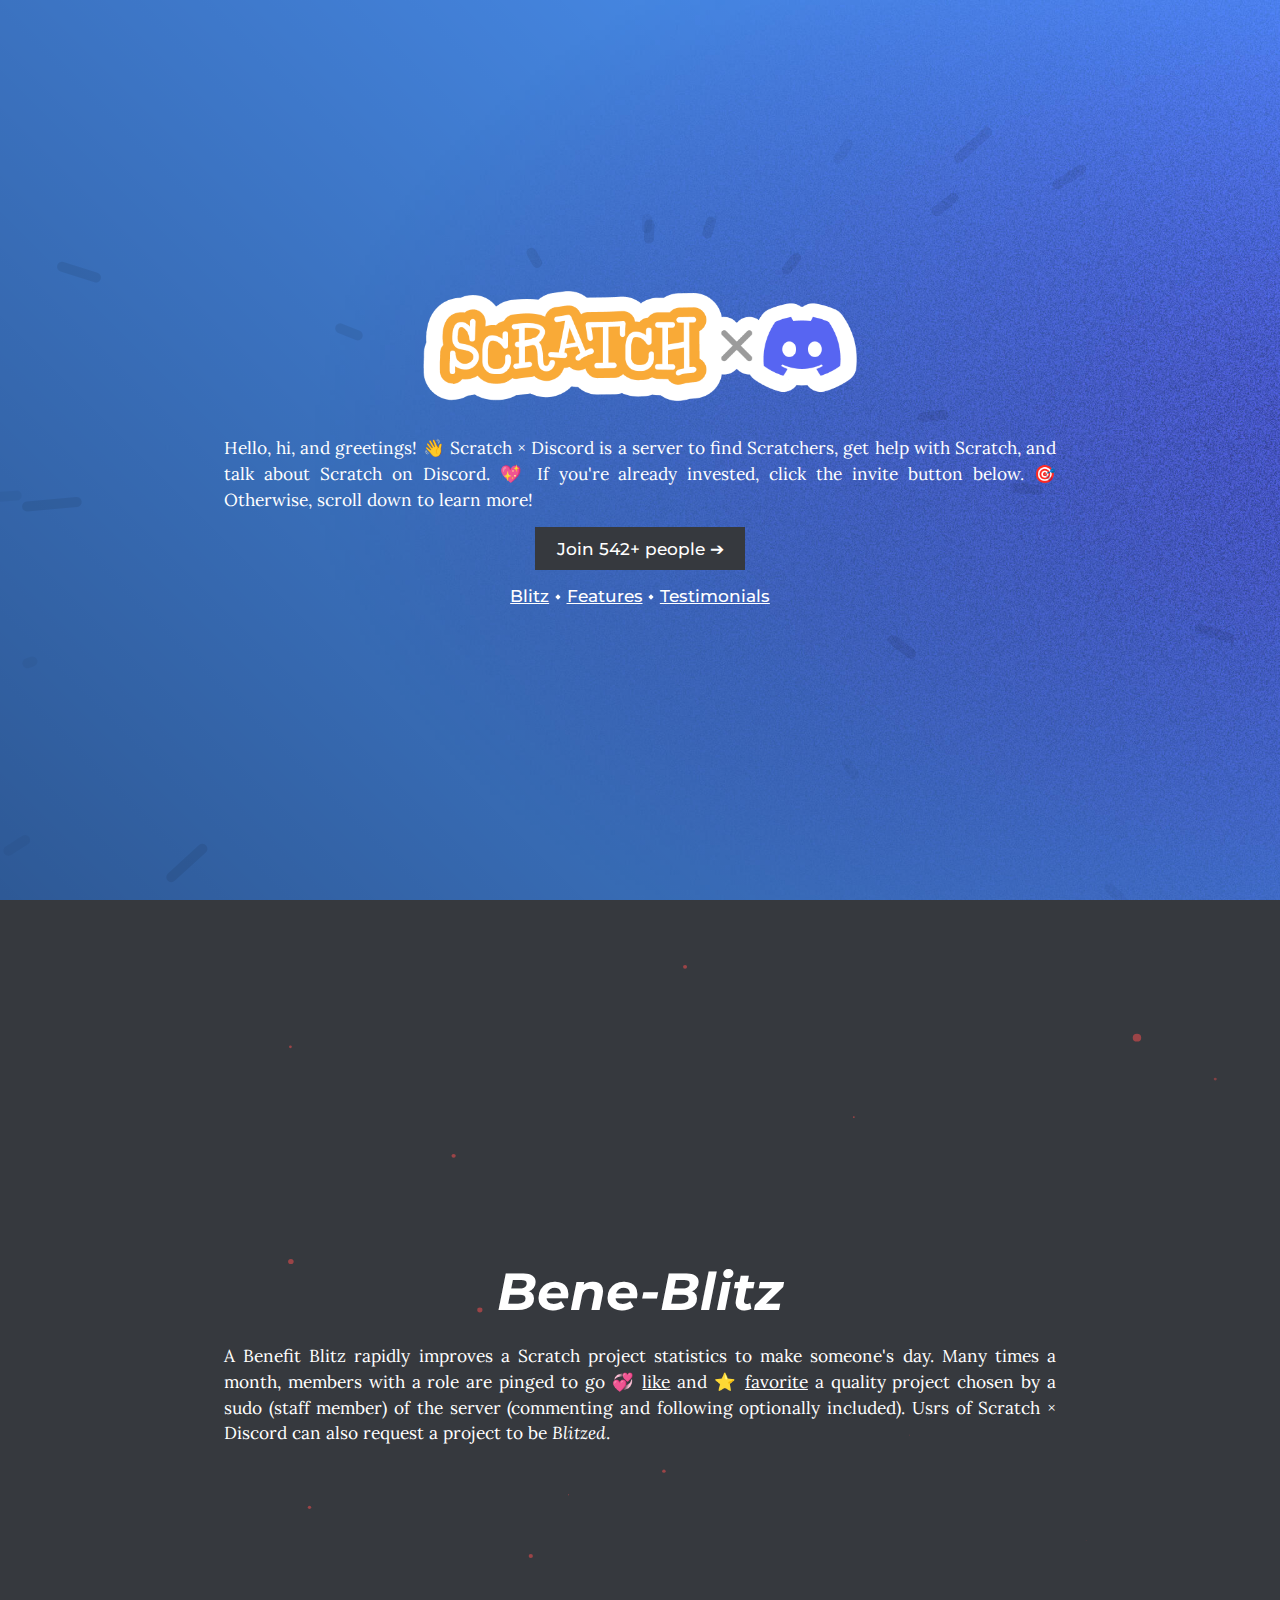
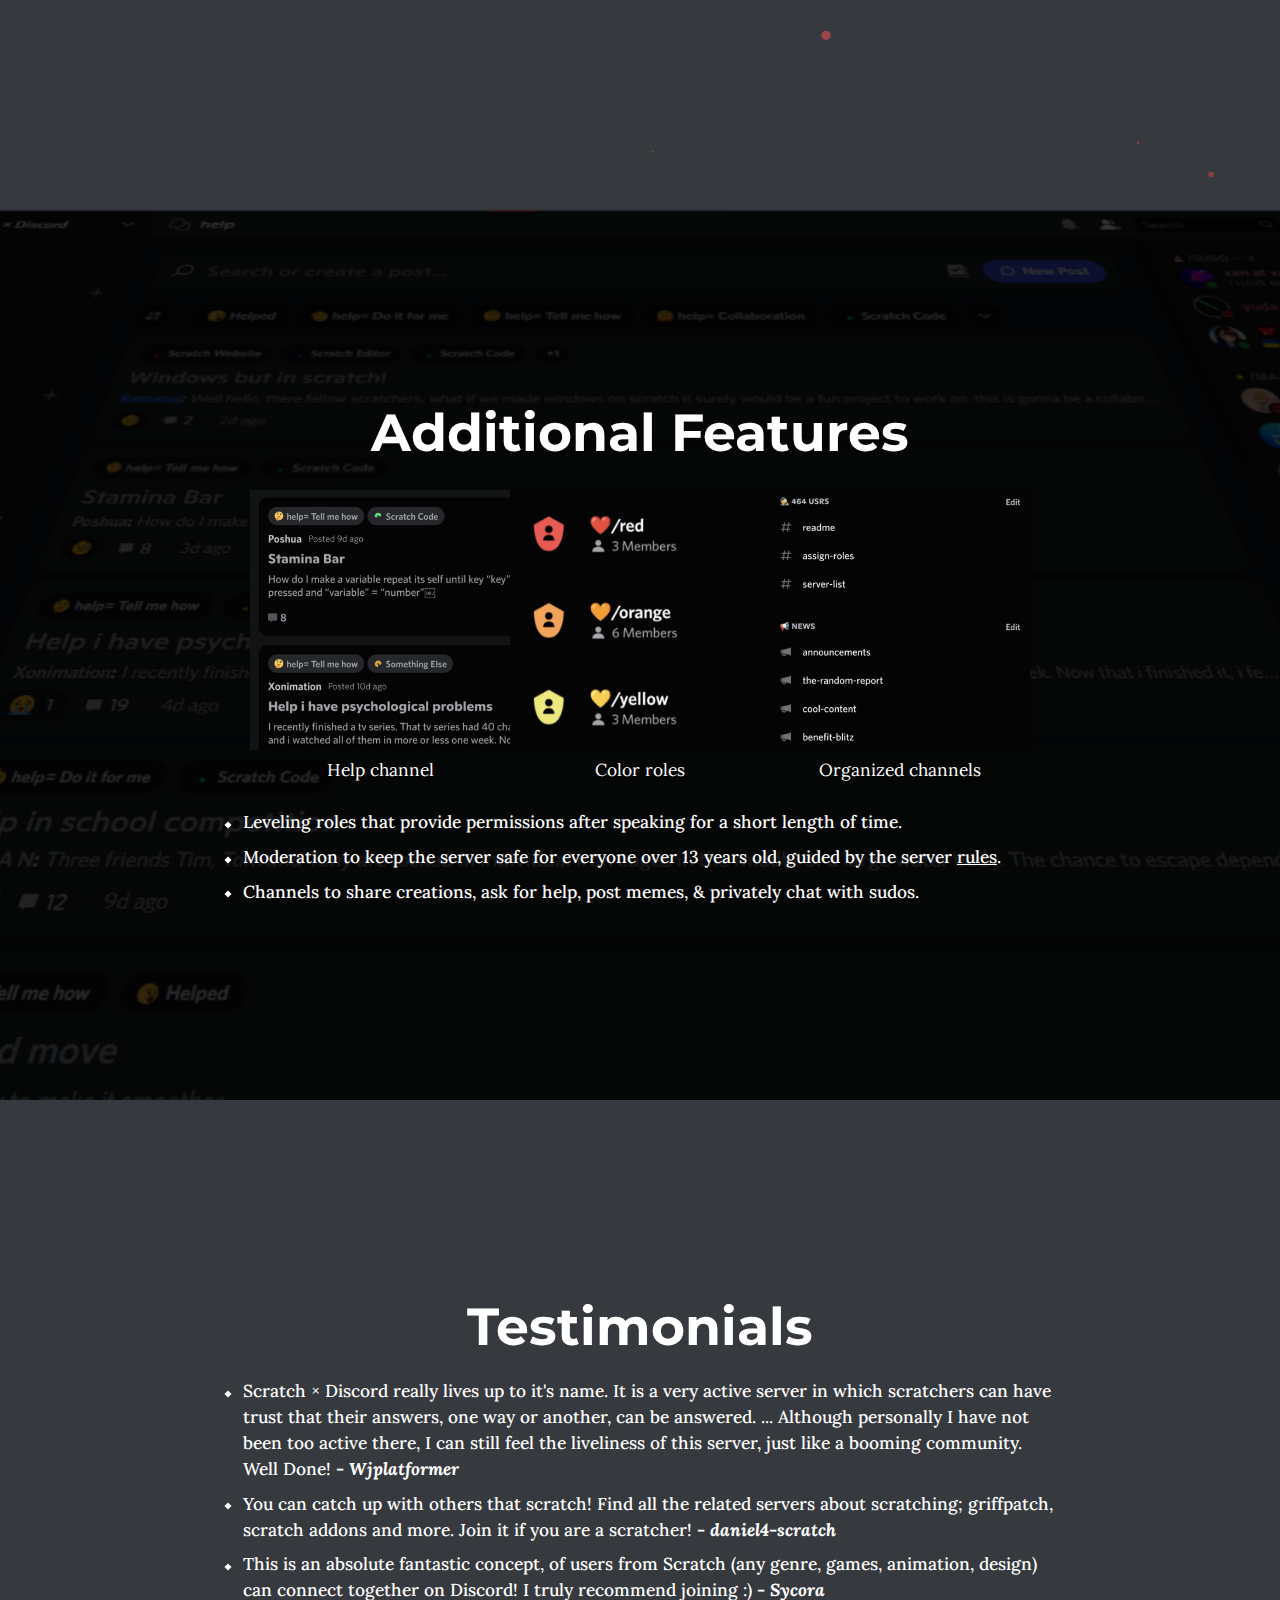
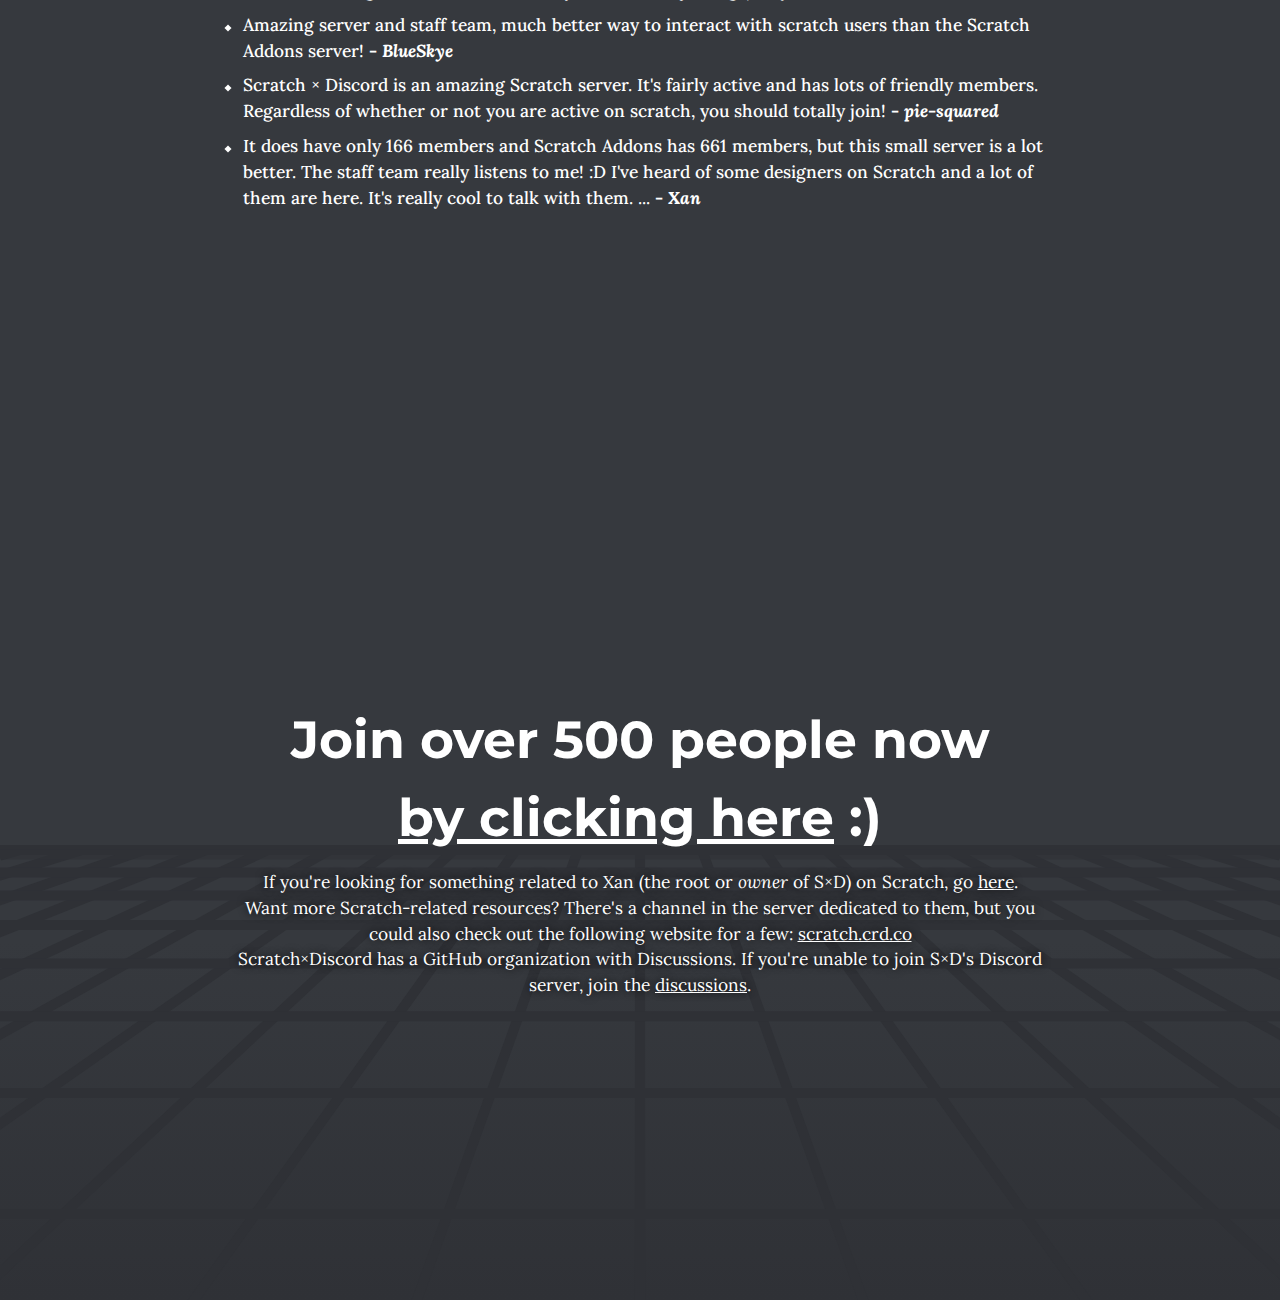
==== index.html @ 917281e7 "🙋 Introducing the main site code" ====
<!DOCTYPE HTML>
<html lang="en">
	<head>
		<title>Scratch × Discord</title>
		<meta charset="utf-8" />
		<meta name="viewport" content="width=device-width,initial-scale=1" />
		<meta name="color-scheme" content="light only" />
		<meta name="description" content="The general site for a large public Scratcher server" />
		<meta property="og:site_name" content="Scratch × Discord" />
		<meta property="og:title" content="Scratch × Discord" />
		<meta property="og:type" content="website" />
		<meta property="og:description" content="The general site for a large public Scratcher server" />
		<link href="https://fonts.googleapis.com/css2?display=swap&family=Lora:ital,wght@0,400;0,500;0,700;1,400;1,500;1,700&family=Montserrat:ital,wght@0,500;0,700;0,900;1,500;1,700;1,900" rel="stylesheet" type="text/css" />
		<link rel="icon" type="image/png" href="assets/images/favicon.png" />
		<link rel="apple-touch-icon" href="assets/images/apple-touch-icon.png" />
		<link rel="stylesheet" href="assets/main.css" />
		<script async src="//www.googletagmanager.com/gtag/js?id=G-XFDVYP763G"></script>
		<script>window.dataLayer = window.dataLayer || [];function gtag(){dataLayer.push(arguments);}gtag('js', new Date());gtag('config', 'G-XFDVYP763G', { 'send_page_view': false, 'anonymize_ip': true });gtag('config', 'G-XFDVYP763G', { 'page_path': '/' });</script>
		<!-- qweoqwupeoiqwuewqe --><style>
		::selection {
		color: white;
		background: #202225;
		}
		</style><!-- mnbnbxmbzxmncbzxc -->
	</head>
	<body>
		<div id="wrapper">
			<div id="main">
				<div class="inner">
					<div id="container01" class="container default full screen">
						<div class="wrapper">
							<div class="inner">
								<div id="image01" class="image">
									<span class="frame"><img src="assets/images/image01.png" alt="Scratch × Discord logo" /></span>
								</div>
								<p id="text02" class="style1">Hello, hi, and greetings! 👋 Scratch × Discord is a server to find Scratchers, get help with Scratch, and talk about Scratch on Discord. 💖 If you&#39;re already invested, click the invite button below. 🎯 Otherwise, scroll down to learn more!</p>
								<ul id="buttons01" class="buttons">
									<li>
										<a href="https://discord.com/invite/bUtXEtHKKC" class="button n01">Join 542+ people ➔</a>
									</li>
								</ul>
								<ul id="links01" class="style1 links">
									<li class="n01">
										<a href="#main">Blitz</a>
									</li><li class="n02">
										<a href="#features">Features</a>
									</li><li class="n03">
										<a href="#testim">Testimonials</a>
									</li>
								</ul>
							</div>
						</div>
					</div>
					<div id="container02" data-scroll-id="main" data-scroll-behavior="center" data-scroll-offset="0" data-scroll-speed="3" data-scroll-invisible="1" class="container default full screen">
						<div class="wrapper">
							<div class="inner">
								<h2 id="text03" class="style2"><em>Bene-Blitz</em></h2>
								<p id="text06" class="style1">A Benefit Blitz rapidly improves a Scratch project statistics to make someone&#39;s day. Many times a month, members with a role are pinged to go 💞 <a href="https://en.scratch-wiki.info/wiki/Love" target="_blank">like</a> and ⭐ <a href="https://en.scratch-wiki.info/wiki/Favorite" target="_blank">favorite</a> a quality project chosen by a sudo (staff member) of the server (commenting and following optionally included). Usrs of Scratch × Discord can also request a project to be <em>Blitzed</em>.</p>
							</div>
						</div>
					</div>
					<div id="container03" data-scroll-id="features" data-scroll-behavior="center" data-scroll-offset="0" data-scroll-speed="3" class="container default full screen">
						<div class="wrapper">
							<div class="inner">
								<h2 id="text01" class="style2">Additional Features</h2>
								<div id="gallery01" class="gallery">
									<div class="inner">
										<ul>
											<li>
												<span class="frame"><img  src="assets/images/gallery01/9d4aeb83.jpg" alt="Help channel" /></span><div class="caption"><p>Help channel</p></div>
											</li><li>
												<span class="frame"><img  src="assets/images/gallery01/1bff980e.jpg" alt="Color roles" /></span><div class="caption"><p>Color roles</p></div>
											</li><li>
												<span class="frame"><img  src="assets/images/gallery01/a3e00d4f.jpg" alt="Organized channels" /></span><div class="caption"><p>Organized channels</p></div>
											</li>
										</ul>
									</div>
								</div>
								<div id="list01" class="style1 list"><ul><li><p>Leveling roles that provide permissions after speaking for a short length of time.</p></li><li><p>Moderation to keep the server safe for everyone over 13 years old, guided by the server <a href="https://discord.com/channels/805881494107193354/806766441201401857/1048423962608148540" target="_blank">rules</a>.</p></li><li><p>Channels to share creations, ask for help, post memes, &amp; privately chat with sudos.</p></li></ul></div>
							</div>
						</div>
					</div>
					<div id="container04" data-scroll-id="testim" data-scroll-behavior="center" data-scroll-offset="0" data-scroll-speed="3" data-scroll-invisible="1" class="container default full screen">
						<div class="wrapper">
							<div class="inner">
								<h2 id="text04" class="style2">Testimonials</h2>
								<div id="list02" class="style1 list"><ul><li><p>Scratch × Discord really lives up to it&#39;s name. It is a very active server in which scratchers can have trust that their answers, one way or another, can be answered. ... Although personally I have not been too active there, I can still feel the liveliness of this server, just like a booming community. Well Done! <strong>- <em>Wjplatformer</em></strong></p></li><li><p>You can catch up with others that scratch! Find all the related servers about scratching; griffpatch, scratch addons and more. Join it if you are a scratcher! <strong>- <em>daniel4-scratch</em></strong></p></li><li><p>This is an absolute fantastic concept, of users from Scratch (any genre, games, animation, design) can connect together on Discord! I truly recommend joining :) <strong>- <em>Sycora</em></strong></p></li><li><p>Amazing server and staff team, much better way to interact with scratch users than the Scratch Addons server! <strong>- <em>BlueSkye</em></strong></p></li><li><p>Scratch × Discord is an amazing Scratch server. It&#39;s fairly active and has lots of friendly members. Regardless of whether or not you are active on scratch, you should totally join! <strong>- <em>pie-squared</em></strong></p></li><li><p>It does have only 166 members and Scratch Addons has 661 members, but this small server is a lot better. The staff team really listens to me! :D I&#39;ve heard of some designers on Scratch and a lot of them are here. It&#39;s really cool to talk with them. ... <strong>- <em>Xan</em></strong></p></li></ul></div>
							</div>
						</div>
					</div>
					<div id="container05" class="container default full screen">
						<div class="wrapper">
							<div class="inner">
								<h2 id="text07" class="style2">Join over 500 people now<br> <a href="https://discord.com/invite/bUtXEtHKKC">by clicking here</a> :)</h2>
								<p id="text08"><span class="p">If you&#39;re looking for something related to Xan (the root or <em>owner</em> of S×D) on Scratch, go <a href="https://servers.xan.lol/scratch">here</a>.<br />Want more Scratch-related resources? There&#39;s a channel in the server dedicated to them, but you could also check out the following website for a few: <a href="https://scratch.crd.co/">scratch.crd.co</a><br />Scratch×Discord has a GitHub organization with Discussions. If you&#39;re unable to join S×D&#39;s Discord server, join the <a href="https://github.com/orgs/scratchxdiscord/discussions">discussions</a>.</span></p>
							</div>
						</div>
					</div>
				</div>
			</div>
		</div>
		<script src="assets/main.js"></script>
	</body>
</html>
---- assets/main.css ----
html,body,div,span,applet,object,iframe,h1,h2,h3,h4,h5,h6,p,blockquote,pre,a,abbr,acronym,address,big,cite,code,del,dfn,em,img,ins,kbd,q,s,samp,small,strike,strong,sub,sup,tt,var,b,u,i,center,dl,dt,dd,ol,ul,li,fieldset,form,label,legend,table,caption,tbody,tfoot,thead,tr,th,td,article,aside,canvas,details,embed,figure,figcaption,footer,header,hgroup,menu,nav,output,ruby,section,summary,time,mark,audio,video{margin:0;padding:0;border:0;font-size:100%;font:inherit;vertical-align:baseline;}article,aside,details,figcaption,figure,footer,header,hgroup,menu,nav,section{display:block;}body{line-height:1;}ol,ul{list-style:none;}blockquote,q{quotes:none;}blockquote:before,blockquote:after,q:before,q:after{content:'';content:none;}table{border-collapse:collapse;border-spacing:0;}body{-webkit-text-size-adjust:none}mark{background-color:transparent;color:inherit}input::-moz-focus-inner{border:0;padding:0}input[type="text"],input[type="email"],select,textarea{-moz-appearance:none;-webkit-appearance:none;-ms-appearance:none;appearance:none}

*, *:before, *:after {
	box-sizing: border-box;
}

body {
	line-height: 1.0;
	min-height: var(--viewport-height);
	min-width: 320px;
	overflow-x: hidden;
	word-wrap: break-word;
	background-color: #36393E;
}

:root {
	--background-height: 100vh;
	--site-language-alignment: left;
	--site-language-direction: ltr;
	--site-language-flex-alignment: flex-start;
	--site-language-indent-left: 1;
	--site-language-indent-right: 0;
	--viewport-height: 100vh;
}

html {
	font-size: 18pt;
}

u {
	text-decoration: underline;
}

strong {
	color: inherit;
	font-weight: bolder;
}

em {
	font-style: italic;
}

code {
	background-color: rgba(144,144,144,0.25);
	border-radius: 0.25em;
	font-family: 'Lucida Console', 'Courier New', monospace;
	font-size: 0.9em;
	font-weight: normal;
	letter-spacing: 0;
	margin: 0 0.25em;
	padding: 0.25em 0.5em;
	text-indent: 0;
}

mark {
	background-color: rgba(144,144,144,0.25);
}

spoiler-text {
	-webkit-text-stroke: 0;
	background-color: rgba(32,32,32,0.75);
	text-shadow: none;
	text-stroke: 0;
	color: transparent;
	cursor: pointer;
	transition: color 0.1s ease-in-out;
}

spoiler-text.active {
	color: #FFFFFF;
	cursor: text;
}

s {
	text-decoration: line-through;
}

sub {
	font-size: smaller;
	vertical-align: sub;
}

sup {
	font-size: smaller;
	vertical-align: super;
}

a {
	color: inherit;
	text-decoration: underline;
	transition: color 0.25s ease;
}

a[onclick]:not([href]) {
	cursor: pointer;
}

#wrapper {
	-webkit-overflow-scrolling: touch;
	align-items: center;
	display: flex;
	flex-direction: column;
	justify-content: center;
	min-height: var(--viewport-height);
	overflow: hidden;
	position: relative;
	z-index: 2;
}

#main {
	--alignment: center;
	--flex-alignment: center;
	--indent-left: 1;
	--indent-right: 1;
	--border-radius-tl: 0;
	--border-radius-tr: 0;
	--border-radius-br: 0;
	--border-radius-bl: 0;
	align-items: center;
	display: flex;
	flex-grow: 0;
	flex-shrink: 0;
	justify-content: center;
	max-width: 100%;
	position: relative;
	text-align: var(--alignment);
	z-index: 1;
}

#main > .inner {
	--padding-horizontal: 8rem;
	--padding-vertical: 3rem;
	--spacing: 0.75rem;
	--width: 60rem;
	border-radius: var(--border-radius-tl) var(--border-radius-tr) var(--border-radius-br) var(--border-radius-bl);
	max-width: 100%;
	position: relative;
	width: var(--width);
	z-index: 1;
	padding: var(--padding-vertical) var(--padding-horizontal);
}

#main > .inner > * {
	margin-top: var(--spacing);
	margin-bottom: var(--spacing);
}

#main > .inner > :first-child {
	margin-top: 0 !important;
}

#main > .inner > :last-child {
	margin-bottom: 0 !important;
}

#main > .inner > .full {
	margin-left: calc(var(--padding-horizontal) * -1);
	max-width: calc(100% + calc(var(--padding-horizontal) * 2) + 0.4725px);
	width: calc(100% + calc(var(--padding-horizontal) * 2) + 0.4725px);
}

#main > .inner > .full:first-child {
	border-top-left-radius: inherit;
	border-top-right-radius: inherit;
	margin-top: calc(var(--padding-vertical) * -1) !important;
}

#main > .inner > .full:last-child {
	border-bottom-left-radius: inherit;
	border-bottom-right-radius: inherit;
	margin-bottom: calc(var(--padding-vertical) * -1) !important;
}

#main > .inner > .full.screen {
	border-radius: 0 !important;
	max-width: 100vw;
	position: relative;
	width: 100vw;
	left: 50%;
	margin-left: -50vw;
	right: auto;
}

body.is-instant #main, body.is-instant #main > .inner > *,body.is-instant #main > .inner > section > *  {
	transition: none !important;
}

body.is-instant:after {
	display: none !important;
	transition: none !important;
}

.image {
	display: block;
	line-height: 0;
	max-width: 100%;
	position: relative;
}

.image .frame {
	-webkit-backface-visibility: hidden;
	-webkit-transform: translate3d(0, 0, 0);
	display: inline-block;
	max-width: 100%;
	overflow: hidden;
	vertical-align: top;
	width: 100%;
}

.image .frame img {
	border-radius: 0 !important;
	max-width: 100%;
	vertical-align: top;
	width: inherit;
}

.image.full .frame {
	display: block;
}

.image.full:first-child .frame {
	border-top-left-radius: inherit;
	border-top-right-radius: inherit;
}

.image.full:last-child .frame {
	border-bottom-left-radius: inherit;
	border-bottom-right-radius: inherit;
}

#image01:not(:first-child) {
	margin-top: 2rem !important;
}

#image01:not(:last-child) {
	margin-bottom: 2rem !important;
}

#image01 .frame {
	width: 25rem;
	transition: none;
}

#image01 .frame img {
	transition: none;
}

h1, h2, h3, p {
	direction: var(--site-language-direction);
	position: relative;
}

h1 span.p, h2 span.p, h3 span.p, p span.p {
	display: block;
	position: relative;
}

h1 span[style], h2 span[style], h3 span[style], p span[style], h1 strong, h2 strong, h3 strong, p strong, h1 a, h2 a, h3 a, p a, h1 code, h2 code, h3 code, p code, h1 mark, h2 mark, h3 mark, p mark, h1 spoiler-text, h2 spoiler-text, h3 spoiler-text, p spoiler-text {
	-webkit-text-fill-color: currentcolor;
}

h1.style1, h2.style1, h3.style1, p.style1 {
	text-align: justify;
	color: #FFFFFF;
	font-family: 'Lora', serif;
	font-size: 1em;
	line-height: 1.5;
	font-weight: 400;
}

h1.style1 a, h2.style1 a, h3.style1 a, p.style1 a {
	text-decoration: underline;
}

h1.style1 a:hover, h2.style1 a:hover, h3.style1 a:hover, p.style1 a:hover {
	text-decoration: none;
}

h1.style1 span.p:nth-child(n + 2), h2.style1 span.p:nth-child(n + 2), h3.style1 span.p:nth-child(n + 2), p.style1 span.p:nth-child(n + 2) {
	margin-top: 1rem;
}

h1.style2, h2.style2, h3.style2, p.style2 {
	color: #FFFFFF;
	font-family: 'Montserrat', sans-serif;
	font-size: 3em;
	line-height: 1.5;
	font-weight: 700;
}

h1.style2 a, h2.style2 a, h3.style2 a, p.style2 a {
	text-decoration: underline;
}

h1.style2 a:hover, h2.style2 a:hover, h3.style2 a:hover, p.style2 a:hover {
	text-decoration: none;
}

h1.style2 span.p:nth-child(n + 2), h2.style2 span.p:nth-child(n + 2), h3.style2 span.p:nth-child(n + 2), p.style2 span.p:nth-child(n + 2) {
	margin-top: 1rem;
}

#text08 {
	color: #FFFFFF;
	font-family: 'Lora', serif;
	font-size: 1em;
	line-height: 1.5;
	font-weight: 400;
	text-shadow: 0rem 0rem 0.5rem #000000;
}

#text08 a {
	text-decoration: underline;
}

#text08 a:hover {
	text-decoration: none;
}

#text08 span.p:nth-child(n + 2) {
	margin-top: 1rem;
}

.buttons {
	cursor: default;
	display: flex;
	justify-content: var(--flex-alignment);
	letter-spacing: 0;
	padding: 0;
}

.buttons li {
	max-width: 100%;
}

.buttons li a {
	align-items: center;
	justify-content: center;
	max-width: 100%;
	text-align: center;
	text-decoration: none;
	vertical-align: middle;
	white-space: nowrap;
}

#buttons01 {
	gap: 0.75rem;
	flex-direction: row;
	flex-wrap: wrap;
}

#buttons01 li a {
	display: inline-block;
	width: auto;
	height: 2.5rem;
	line-height: 2.5rem;
	padding: 0 1.25rem;
	vertical-align: middle;
	font-family: 'Montserrat', sans-serif;
	font-size: 1em;
	font-weight: 500;
	border-radius: 0rem;
	direction: var(--site-language-direction);
	overflow: hidden;
	text-overflow: ellipsis;
	transition: color 0.25s ease, background-color 0.25s ease, border-color 0.25s ease;
}

#buttons01 .button {
	background-color: #36393E;
	color: #FFFFFF;
}

#buttons01 .button:hover {
	background-color: #2F3136 !important;
}

.links {
	display: flex;
	justify-content: var(--flex-alignment);
	letter-spacing: 0;
	line-height: 1.5;
	padding: 0;
}

.links li {
	position: relative;
}

.links li a {
	direction: var(--site-language-direction);
	display: block;
}

.links.style1 {
	gap: 1rem;
	flex-direction: row;
	flex-wrap: wrap;
	font-family: 'Montserrat', sans-serif;
	font-size: 1em;
	font-weight: 500;
}

.links.style1 li:before {
	background-image: url('data:image/svg+xml;charset=utf8,%3Csvg%20xmlns%3D%22http%3A%2F%2Fwww.w3.org%2F2000%2Fsvg%22%20x%3D%220px%22%20y%3D%220px%22%20viewBox%3D%220%200%2040%2040%22%3E%3Crect%20x%3D%227.5%22%20y%3D%227.5%22%20transform%3D%22matrix%280.7071%20-0.7071%200.7071%200.7071%20-8.2843%2020%29%22%20width%3D%2225%22%20height%3D%2225%22%20fill%3D%22%23FFFFFF%22%20%2F%3E%3C%2Fsvg%3E');
	background-position: center;
	background-repeat: none;
	background-size: 0.375rem;
	content: '';
	display: block;
	height: 0.375rem;
	left: -0.6875rem;
	pointer-events: none;
	position: absolute;
	top: calc(55% - 0.1875rem);
	width: 0.375rem;
}

.links.style1 li:first-child:before {
	display: none;
}

.links.style1 li a {
	color: #FFFFFF;
	text-decoration: underline;
}

.links.style1 li a:hover {
	text-decoration: none;
}

#footer {
	margin-top: 0.5rem !important;
}

.container {
	position: relative;
}

.container > .wrapper {
	vertical-align: top;
	position: relative;
	max-width: 100%;
	border-radius: inherit;
}

.container > .wrapper > .inner {
	vertical-align: top;
	position: relative;
	max-width: 100%;
	border-radius: inherit;
	text-align: var(--alignment);
}

#main .container.full:first-child > .wrapper {
	border-top-left-radius: inherit;
	border-top-right-radius: inherit;
}

#main .container.full:last-child > .wrapper {
	border-bottom-left-radius: inherit;
	border-bottom-right-radius: inherit;
}

#main .container.full:first-child > .wrapper > .inner {
	border-top-left-radius: inherit;
	border-top-right-radius: inherit;
}

#main .container.full:last-child > .wrapper > .inner {
	border-bottom-left-radius: inherit;
	border-bottom-right-radius: inherit;
}

#container01 {
	display: flex;
	width: 100%;
	min-height: var(--viewport-height);
	align-items: center;
	justify-content: center;
	background-attachment: scroll;
	background-image: url('data:image/svg+xml;charset=utf8,%3Csvg%20width%3D%22640%22%20height%3D%22480%22%20viewBox%3D%220%200%20640%20480%22%20xmlns%3D%22http%3A%2F%2Fwww.w3.org%2F2000%2Fsvg%22%20preserveAspectRatio%3D%22none%22%3E%20%3Cstyle%20type%3D%22text%2Fcss%22%3E%20line%20%7B%20stroke%3A%20rgba(0,0,0,0.078)%3B%20stroke-width%3A%2010.01px%3B%20stroke-linecap%3A%20round%3B%20vector-effect%3A%20non-scaling-stroke%3B%20%7D%20%3C%2Fstyle%3E%20%3Cline%20x1%3D%226.0784%22%20y1%3D%22379.1313%22%20x2%3D%22-1.3332%22%20y2%3D%22382.4162%22%20stroke-opacity%3D%220%22%20%2F%3E%20%3Cline%20x1%3D%22107.7666%22%20y1%3D%22109.9161%22%20x2%3D%22121.3879%22%20y2%3D%22118.2649%22%20stroke-opacity%3D%221%22%3E%20%3Canimate%20attributeName%3D%22x1%22%20dur%3D%222s%22%20repeatCount%3D%22indefinite%22%20values%3D%22107.7666%3B92.1393%3B74.0278%3B52.7885%3B27.5346%3B-2.9909%3B-2.9909%3B-2.9909%3B-2.9909%3B-2.9909%3B-2.9909%3B-2.9909%3B-2.9909%3B-2.9909%3B-2.9909%3B-2.9909%3B-2.9909%3B-2.9909%3B-2.9909%3B-2.9909%3B-2.9909%22%20%2F%3E%20%3Canimate%20attributeName%3D%22y1%22%20dur%3D%222s%22%20repeatCount%3D%22indefinite%22%20values%3D%22109.9161%3B100.3377%3B89.2366%3B76.2184%3B60.7396%3B42.0296%3B42.0296%3B42.0296%3B42.0296%3B42.0296%3B42.0296%3B42.0296%3B42.0296%3B42.0296%3B42.0296%3B42.0296%3B42.0296%3B42.0296%3B42.0296%3B42.0296%3B42.0296%22%20%2F%3E%20%3Canimate%20attributeName%3D%22x2%22%20dur%3D%222s%22%20repeatCount%3D%22indefinite%22%20values%3D%22121.3879%3B107.7666%3B92.1393%3B74.0278%3B52.7885%3B27.5346%3B-3.6745%3B-3.6745%3B-3.6745%3B-3.6745%3B-3.6745%3B-3.6745%3B-3.6745%3B-3.6745%3B-3.6745%3B-3.6745%3B-3.6745%3B-3.6745%3B-3.6745%3B-3.6745%3B-3.6745%22%20%2F%3E%20%3Canimate%20attributeName%3D%22y2%22%20dur%3D%222s%22%20repeatCount%3D%22indefinite%22%20values%3D%22118.2649%3B109.9161%3B100.3377%3B89.2366%3B76.2184%3B60.7396%3B41.6106%3B41.6106%3B41.6106%3B41.6106%3B41.6106%3B41.6106%3B41.6106%3B41.6106%3B41.6106%3B41.6106%3B41.6106%3B41.6106%3B41.6106%3B41.6106%3B41.6106%22%20%2F%3E%20%3Canimate%20attributeName%3D%22stroke-opacity%22%20dur%3D%222s%22%20repeatCount%3D%22indefinite%22%20values%3D%221%3B1%3B1%3B1%3B1%3B1%3B0%3B0%3B0%3B0%3B0%3B0%3B0%3B0%3B0%3B0%3B0%3B0%3B0%3B0%3B0%22%20%2F%3E%20%3C%2Fline%3E%20%3Cline%20x1%3D%22128.6148%22%20y1%3D%22219.0634%22%20x2%3D%22140.7586%22%20y2%3D%22220.3919%22%20stroke-opacity%3D%221%22%3E%20%3Canimate%20attributeName%3D%22x1%22%20dur%3D%222s%22%20repeatCount%3D%22indefinite%22%20values%3D%22128.6148%3B114.7059%3B98.6169%3B79.7917%3B57.4673%3B30.5682%3B-2.4723%3B-2.4723%3B-2.4723%3B-2.4723%3B-2.4723%3B-2.4723%3B-2.4723%3B-2.4723%3B-2.4723%3B-2.4723%3B-2.4723%3B-2.4723%3B-2.4723%3B-2.4723%3B-2.4723%22%20%2F%3E%20%3Canimate%20attributeName%3D%22y1%22%20dur%3D%222s%22%20repeatCount%3D%22indefinite%22%20values%3D%22219.0634%3B217.5419%3B215.7818%3B213.7224%3B211.2803%3B208.3376%3B204.7232%3B204.7232%3B204.7232%3B204.7232%3B204.7232%3B204.7232%3B204.7232%3B204.7232%3B204.7232%3B204.7232%3B204.7232%3B204.7232%3B204.7232%3B204.7232%3B204.7232%22%20%2F%3E%20%3Canimate%20attributeName%3D%22x2%22%20dur%3D%222s%22%20repeatCount%3D%22indefinite%22%20values%3D%22140.7586%3B128.6148%3B114.7059%3B98.6169%3B79.7917%3B57.4673%3B30.5682%3B-4.3599%3B-4.3599%3B-4.3599%3B-4.3599%3B-4.3599%3B-4.3599%3B-4.3599%3B-4.3599%3B-4.3599%3B-4.3599%3B-4.3599%3B-4.3599%3B-4.3599%3B-4.3599%22%20%2F%3E%20%3Canimate%20attributeName%3D%22y2%22%20dur%3D%222s%22%20repeatCount%3D%22indefinite%22%20values%3D%22220.3919%3B219.0634%3B217.5419%3B215.7818%3B213.7224%3B211.2803%3B208.3376%3B204.5167%3B204.5167%3B204.5167%3B204.5167%3B204.5167%3B204.5167%3B204.5167%3B204.5167%3B204.5167%3B204.5167%3B204.5167%3B204.5167%3B204.5167%3B204.5167%22%20%2F%3E%20%3Canimate%20attributeName%3D%22stroke-opacity%22%20dur%3D%222s%22%20repeatCount%3D%22indefinite%22%20values%3D%221%3B1%3B1%3B1%3B1%3B1%3B1%3B0%3B0%3B0%3B0%3B0%3B0%3B0%3B0%3B0%3B0%3B0%3B0%3B0%3B0%22%20%2F%3E%20%3C%2Fline%3E%20%3Cline%20x1%3D%22432.2645%22%20y1%3D%22158.9627%22%20x2%3D%22422.6169%22%20y2%3D%22165.9267%22%20stroke-opacity%3D%221%22%3E%20%3Canimate%20attributeName%3D%22x1%22%20dur%3D%222s%22%20repeatCount%3D%22indefinite%22%20values%3D%22432.2645%3B443.9144%3B458.262%3B476.3673%3B499.9289%3B531.8507%3B577.5421%3B648.3625%3B648.3625%3B648.3625%3B648.3625%3B648.3625%3B648.3625%3B648.3625%3B648.3625%3B648.3625%3B648.3625%3B648.3625%3B648.3625%3B648.3625%3B648.3625%22%20%2F%3E%20%3Canimate%20attributeName%3D%22y1%22%20dur%3D%222s%22%20repeatCount%3D%22indefinite%22%20values%3D%22158.9627%3B150.5533%3B140.1966%3B127.1274%3B110.1197%3B87.0771%3B54.0951%3B2.9739%3B2.9739%3B2.9739%3B2.9739%3B2.9739%3B2.9739%3B2.9739%3B2.9739%3B2.9739%3B2.9739%3B2.9739%3B2.9739%3B2.9739%3B2.9739%22%20%2F%3E%20%3Canimate%20attributeName%3D%22x2%22%20dur%3D%222s%22%20repeatCount%3D%22indefinite%22%20values%3D%22422.6169%3B432.2645%3B443.9144%3B458.262%3B476.3673%3B499.9289%3B531.8507%3B577.5421%3B655.4907%3B655.4907%3B655.4907%3B655.4907%3B655.4907%3B655.4907%3B655.4907%3B655.4907%3B655.4907%3B655.4907%3B655.4907%3B655.4907%3B655.4907%22%20%2F%3E%20%3Canimate%20attributeName%3D%22y2%22%20dur%3D%222s%22%20repeatCount%3D%22indefinite%22%20values%3D%22165.9267%3B158.9627%3B150.5533%3B140.1966%3B127.1274%3B110.1197%3B87.0771%3B54.0951%3B-2.1715%3B-2.1715%3B-2.1715%3B-2.1715%3B-2.1715%3B-2.1715%3B-2.1715%3B-2.1715%3B-2.1715%3B-2.1715%3B-2.1715%3B-2.1715%3B-2.1715%22%20%2F%3E%20%3Canimate%20attributeName%3D%22stroke-opacity%22%20dur%3D%222s%22%20repeatCount%3D%22indefinite%22%20values%3D%221%3B1%3B1%3B1%3B1%3B1%3B1%3B1%3B0%3B0%3B0%3B0%3B0%3B0%3B0%3B0%3B0%3B0%3B0%3B0%3B0%22%20%2F%3E%20%3C%2Fline%3E%20%3Cline%20x1%3D%22601.4977%22%20y1%3D%22178.0974%22%20x2%3D%22596.0526%22%20y2%3D%22179.2948%22%20stroke-opacity%3D%221%22%3E%20%3Canimate%20attributeName%3D%22x1%22%20dur%3D%222s%22%20repeatCount%3D%22indefinite%22%20values%3D%22601.4977%3B616.5421%3B633.2853%3B633.2853%3B633.2853%3B633.2853%3B633.2853%3B633.2853%3B633.2853%3B633.2853%3B633.2853%3B633.2853%3B633.2853%3B633.2853%3B633.2853%3B633.2853%3B633.2853%3B633.2853%3B633.2853%3B633.2853%3B633.2853%22%20%2F%3E%20%3Canimate%20attributeName%3D%22y1%22%20dur%3D%222s%22%20repeatCount%3D%22indefinite%22%20values%3D%22178.0974%3B174.7891%3B171.1071%3B171.1071%3B171.1071%3B171.1071%3B171.1071%3B171.1071%3B171.1071%3B171.1071%3B171.1071%3B171.1071%3B171.1071%3B171.1071%3B171.1071%3B171.1071%3B171.1071%3B171.1071%3B171.1071%3B171.1071%3B171.1071%22%20%2F%3E%20%3Canimate%20attributeName%3D%22x2%22%20dur%3D%222s%22%20repeatCount%3D%22indefinite%22%20values%3D%22596.0526%3B601.4977%3B616.5421%3B640.5372%3B640.5372%3B640.5372%3B640.5372%3B640.5372%3B640.5372%3B640.5372%3B640.5372%3B640.5372%3B640.5372%3B640.5372%3B640.5372%3B640.5372%3B640.5372%3B640.5372%3B640.5372%3B640.5372%3B640.5372%22%20%2F%3E%20%3Canimate%20attributeName%3D%22y2%22%20dur%3D%222s%22%20repeatCount%3D%22indefinite%22%20values%3D%22179.2948%3B178.0974%3B174.7891%3B169.5124%3B169.5124%3B169.5124%3B169.5124%3B169.5124%3B169.5124%3B169.5124%3B169.5124%3B169.5124%3B169.5124%3B169.5124%3B169.5124%3B169.5124%3B169.5124%3B169.5124%3B169.5124%3B169.5124%3B169.5124%22%20%2F%3E%20%3Canimate%20attributeName%3D%22stroke-opacity%22%20dur%3D%222s%22%20repeatCount%3D%22indefinite%22%20values%3D%221%3B1%3B1%3B0%3B0%3B0%3B0%3B0%3B0%3B0%3B0%3B0%3B0%3B0%3B0%3B0%3B0%3B0%3B0%3B0%3B0%22%20%2F%3E%20%3C%2Fline%3E%20%3Cline%20x1%3D%22522.1007%22%20y1%3D%2261.4306%22%20x2%3D%22510.5698%22%20y2%3D%2271.6189%22%20stroke-opacity%3D%221%22%3E%20%3Canimate%20attributeName%3D%22x1%22%20dur%3D%222s%22%20repeatCount%3D%22indefinite%22%20values%3D%22522.1007%3B535.1169%3B549.9252%3B566.9229%3B586.6345%3B586.6345%3B586.6345%3B586.6345%3B586.6345%3B586.6345%3B586.6345%3B586.6345%3B586.6345%3B586.6345%3B586.6345%3B586.6345%3B586.6345%3B586.6345%3B586.6345%3B586.6345%3B586.6345%22%20%2F%3E%20%3Canimate%20attributeName%3D%22y1%22%20dur%3D%222s%22%20repeatCount%3D%22indefinite%22%20values%3D%2261.4306%3B49.9298%3B36.8458%3B21.8271%3B4.4107%3B4.4107%3B4.4107%3B4.4107%3B4.4107%3B4.4107%3B4.4107%3B4.4107%3B4.4107%3B4.4107%3B4.4107%3B4.4107%3B4.4107%3B4.4107%3B4.4107%3B4.4107%3B4.4107%22%20%2F%3E%20%3Canimate%20attributeName%3D%22x2%22%20dur%3D%222s%22%20repeatCount%3D%22indefinite%22%20values%3D%22510.5698%3B522.1007%3B535.1169%3B549.9252%3B566.9229%3B593.453%3B593.453%3B593.453%3B593.453%3B593.453%3B593.453%3B593.453%3B593.453%3B593.453%3B593.453%3B593.453%3B593.453%3B593.453%3B593.453%3B593.453%3B593.453%22%20%2F%3E%20%3Canimate%20attributeName%3D%22y2%22%20dur%3D%222s%22%20repeatCount%3D%22indefinite%22%20values%3D%2271.6189%3B61.4306%3B49.9298%3B36.8458%3B21.8271%3B-1.614%3B-1.614%3B-1.614%3B-1.614%3B-1.614%3B-1.614%3B-1.614%3B-1.614%3B-1.614%3B-1.614%3B-1.614%3B-1.614%3B-1.614%3B-1.614%3B-1.614%3B-1.614%22%20%2F%3E%20%3Canimate%20attributeName%3D%22stroke-opacity%22%20dur%3D%222s%22%20repeatCount%3D%22indefinite%22%20values%3D%221%3B1%3B1%3B1%3B1%3B0%3B0%3B0%3B0%3B0%3B0%3B0%3B0%3B0%3B0%3B0%3B0%3B0%3B0%3B0%3B0%22%20%2F%3E%20%3C%2Fline%3E%20%3Cline%20x1%3D%22638.2348%22%20y1%3D%22449.1655%22%20x2%3D%22616.2781%22%20y2%3D%22434.7341%22%20stroke-opacity%3D%221%22%3E%20%3Canimate%20attributeName%3D%22x2%22%20dur%3D%222s%22%20repeatCount%3D%22indefinite%22%20values%3D%22616.2781%3B641.6858%3B641.6858%3B641.6858%3B641.6858%3B641.6858%3B641.6858%3B641.6858%3B641.6858%3B641.6858%3B641.6858%3B641.6858%3B641.6858%3B641.6858%3B641.6858%3B641.6858%3B641.6858%3B641.6858%3B641.6858%3B641.6858%3B641.6858%22%20%2F%3E%20%3Canimate%20attributeName%3D%22y2%22%20dur%3D%222s%22%20repeatCount%3D%22indefinite%22%20values%3D%22434.7341%3B451.4337%3B451.4337%3B451.4337%3B451.4337%3B451.4337%3B451.4337%3B451.4337%3B451.4337%3B451.4337%3B451.4337%3B451.4337%3B451.4337%3B451.4337%3B451.4337%3B451.4337%3B451.4337%3B451.4337%3B451.4337%3B451.4337%3B451.4337%22%20%2F%3E%20%3Canimate%20attributeName%3D%22stroke-opacity%22%20dur%3D%222s%22%20repeatCount%3D%22indefinite%22%20values%3D%221%3B0%3B0%3B0%3B0%3B0%3B0%3B0%3B0%3B0%3B0%3B0%3B0%3B0%3B0%3B0%3B0%3B0%3B0%3B0%3B0%22%20%2F%3E%20%3C%2Fline%3E%20%3Cline%20x1%3D%22391.6578%22%20y1%3D%22395.7648%22%20x2%3D%22387.8272%22%20y2%3D%22387.438%22%20stroke-opacity%3D%221%22%3E%20%3Canimate%20attributeName%3D%22x1%22%20dur%3D%222s%22%20repeatCount%3D%22indefinite%22%20values%3D%22391.6578%3B395.947%3B400.7824%3B406.2754%3B412.5698%3B419.855%3B428.3849%3B428.3849%3B428.3849%3B428.3849%3B428.3849%3B428.3849%3B428.3849%3B428.3849%3B428.3849%3B428.3849%3B428.3849%3B428.3849%3B428.3849%3B428.3849%3B428.3849%22%20%2F%3E%20%3Canimate%20attributeName%3D%22y1%22%20dur%3D%222s%22%20repeatCount%3D%22indefinite%22%20values%3D%22395.7648%3B405.0883%3B415.5991%3B427.5394%3B441.2218%3B457.0579%3B475.5995%3B475.5995%3B475.5995%3B475.5995%3B475.5995%3B475.5995%3B475.5995%3B475.5995%3B475.5995%3B475.5995%3B475.5995%3B475.5995%3B475.5995%3B475.5995%3B475.5995%22%20%2F%3E%20%3Canimate%20attributeName%3D%22x2%22%20dur%3D%222s%22%20repeatCount%3D%22indefinite%22%20values%3D%22387.8272%3B391.6578%3B395.947%3B400.7824%3B406.2754%3B412.5698%3B419.855%3B431.2868%3B431.2868%3B431.2868%3B431.2868%3B431.2868%3B431.2868%3B431.2868%3B431.2868%3B431.2868%3B431.2868%3B431.2868%3B431.2868%3B431.2868%3B431.2868%22%20%2F%3E%20%3Canimate%20attributeName%3D%22y2%22%20dur%3D%222s%22%20repeatCount%3D%22indefinite%22%20values%3D%22387.438%3B395.7648%3B405.0883%3B415.5991%3B427.5394%3B441.2218%3B457.0579%3B481.9074%3B481.9074%3B481.9074%3B481.9074%3B481.9074%3B481.9074%3B481.9074%3B481.9074%3B481.9074%3B481.9074%3B481.9074%3B481.9074%3B481.9074%3B481.9074%22%20%2F%3E%20%3Canimate%20attributeName%3D%22stroke-opacity%22%20dur%3D%222s%22%20repeatCount%3D%22indefinite%22%20values%3D%221%3B1%3B1%3B1%3B1%3B1%3B1%3B0%3B0%3B0%3B0%3B0%3B0%3B0%3B0%3B0%3B0%3B0%3B0%3B0%3B0%22%20%2F%3E%20%3C%2Fline%3E%20%3Cline%20x1%3D%22577.1859%22%20y1%3D%22296.3018%22%20x2%3D%22559.9374%22%20y2%3D%22292.5258%22%20stroke-opacity%3D%221%22%3E%20%3Canimate%20attributeName%3D%22x1%22%20dur%3D%222s%22%20repeatCount%3D%22indefinite%22%20values%3D%22577.1859%3B597.1065%3B620.372%3B620.372%3B620.372%3B620.372%3B620.372%3B620.372%3B620.372%3B620.372%3B620.372%3B620.372%3B620.372%3B620.372%3B620.372%3B620.372%3B620.372%3B620.372%3B620.372%3B620.372%3B620.372%22%20%2F%3E%20%3Canimate%20attributeName%3D%22y1%22%20dur%3D%222s%22%20repeatCount%3D%22indefinite%22%20values%3D%22296.3018%3B300.6627%3B305.7559%3B305.7559%3B305.7559%3B305.7559%3B305.7559%3B305.7559%3B305.7559%3B305.7559%3B305.7559%3B305.7559%3B305.7559%3B305.7559%3B305.7559%3B305.7559%3B305.7559%3B305.7559%3B305.7559%3B305.7559%3B305.7559%22%20%2F%3E%20%3Canimate%20attributeName%3D%22x2%22%20dur%3D%222s%22%20repeatCount%3D%22indefinite%22%20values%3D%22559.9374%3B577.1859%3B597.1065%3B642.7103%3B642.7103%3B642.7103%3B642.7103%3B642.7103%3B642.7103%3B642.7103%3B642.7103%3B642.7103%3B642.7103%3B642.7103%3B642.7103%3B642.7103%3B642.7103%3B642.7103%3B642.7103%3B642.7103%3B642.7103%22%20%2F%3E%20%3Canimate%20attributeName%3D%22y2%22%20dur%3D%222s%22%20repeatCount%3D%22indefinite%22%20values%3D%22292.5258%3B296.3018%3B300.6627%3B310.646%3B310.646%3B310.646%3B310.646%3B310.646%3B310.646%3B310.646%3B310.646%3B310.646%3B310.646%3B310.646%3B310.646%3B310.646%3B310.646%3B310.646%3B310.646%3B310.646%3B310.646%22%20%2F%3E%20%3Canimate%20attributeName%3D%22stroke-opacity%22%20dur%3D%222s%22%20repeatCount%3D%22indefinite%22%20values%3D%221%3B1%3B1%3B0%3B0%3B0%3B0%3B0%3B0%3B0%3B0%3B0%3B0%3B0%3B0%3B0%3B0%3B0%3B0%3B0%3B0%22%20%2F%3E%20%3C%2Fline%3E%20%3Cline%20x1%3D%22419.0981%22%20y1%3D%22143.2643%22%20x2%3D%22418.1474%22%20y2%3D%22144.1923%22%20stroke-opacity%3D%221%22%3E%20%3Canimate%20attributeName%3D%22x1%22%20dur%3D%222s%22%20repeatCount%3D%22indefinite%22%20values%3D%22419.0981%3B424.3394%3B430.1661%3B436.682%3B444.0172%3B452.3365%3B461.8522%3B472.8424%3B485.6786%3B500.8685%3B519.1248%3B541.4804%3B569.4904%3B569.4904%3B569.4904%3B569.4904%3B569.4904%3B569.4904%3B569.4904%3B569.4904%3B569.4904%22%20%2F%3E%20%3Canimate%20attributeName%3D%22y1%22%20dur%3D%222s%22%20repeatCount%3D%22indefinite%22%20values%3D%22143.2643%3B138.1479%3B132.4601%3B126.0995%3B118.9392%3B110.8182%3B101.5294%3B90.8012%3B78.271%3B63.4432%3B45.6221%3B23.7995%3B-3.5429%3B-3.5429%3B-3.5429%3B-3.5429%3B-3.5429%3B-3.5429%3B-3.5429%3B-3.5429%3B-3.5429%22%20%2F%3E%20%3Canimate%20attributeName%3D%22x2%22%20dur%3D%222s%22%20repeatCount%3D%22indefinite%22%20values%3D%22418.1474%3B419.0981%3B424.3394%3B430.1661%3B436.682%3B444.0172%3B452.3365%3B461.8522%3B472.8424%3B485.6786%3B500.8685%3B519.1248%3B541.4804%3B569.8187%3B569.8187%3B569.8187%3B569.8187%3B569.8187%3B569.8187%3B569.8187%3B569.8187%22%20%2F%3E%20%3Canimate%20attributeName%3D%22y2%22%20dur%3D%222s%22%20repeatCount%3D%22indefinite%22%20values%3D%22144.1923%3B143.2643%3B138.1479%3B132.4601%3B126.0995%3B118.9392%3B110.8182%3B101.5294%3B90.8012%3B78.271%3B63.4432%3B45.6221%3B23.7995%3B-3.8634%3B-3.8634%3B-3.8634%3B-3.8634%3B-3.8634%3B-3.8634%3B-3.8634%3B-3.8634%22%20%2F%3E%20%3Canimate%20attributeName%3D%22stroke-opacity%22%20dur%3D%222s%22%20repeatCount%3D%22indefinite%22%20values%3D%221%3B1%3B1%3B1%3B1%3B1%3B1%3B1%3B1%3B1%3B1%3B1%3B1%3B0%3B0%3B0%3B0%3B0%3B0%3B0%3B0%22%20%2F%3E%20%3C%2Fline%3E%20%3Cline%20x1%3D%22131.9981%22%20y1%3D%22367.2248%22%20x2%3D%22135.1136%22%20y2%3D%22365.1165%22%20stroke-opacity%3D%221%22%3E%20%3Canimate%20attributeName%3D%22x1%22%20dur%3D%222s%22%20repeatCount%3D%22indefinite%22%20values%3D%22131.9981%3B121.9804%3B110.835%3B98.3601%3B84.3028%3B68.3417%3B50.0617%3B28.9181%3B4.1808%3B4.1808%3B4.1808%3B4.1808%3B4.1808%3B4.1808%3B4.1808%3B4.1808%3B4.1808%3B4.1808%3B4.1808%3B4.1808%3B4.1808%22%20%2F%3E%20%3Canimate%20attributeName%3D%22y1%22%20dur%3D%222s%22%20repeatCount%3D%22indefinite%22%20values%3D%22367.2248%3B374.0041%3B381.5464%3B389.9884%3B399.5013%3B410.3025%3B422.673%3B436.9813%3B453.7215%3B453.7215%3B453.7215%3B453.7215%3B453.7215%3B453.7215%3B453.7215%3B453.7215%3B453.7215%3B453.7215%3B453.7215%3B453.7215%3B453.7215%22%20%2F%3E%20%3Canimate%20attributeName%3D%22x2%22%20dur%3D%222s%22%20repeatCount%3D%22indefinite%22%20values%3D%22135.1136%3B131.9981%3B121.9804%3B110.835%3B98.3601%3B84.3028%3B68.3417%3B50.0617%3B28.9181%3B-2.4807%3B-2.4807%3B-2.4807%3B-2.4807%3B-2.4807%3B-2.4807%3B-2.4807%3B-2.4807%3B-2.4807%3B-2.4807%3B-2.4807%3B-2.4807%22%20%2F%3E%20%3Canimate%20attributeName%3D%22y2%22%20dur%3D%222s%22%20repeatCount%3D%22indefinite%22%20values%3D%22365.1165%3B367.2248%3B374.0041%3B381.5464%3B389.9884%3B399.5013%3B410.3025%3B422.673%3B436.9813%3B458.2295%3B458.2295%3B458.2295%3B458.2295%3B458.2295%3B458.2295%3B458.2295%3B458.2295%3B458.2295%3B458.2295%3B458.2295%3B458.2295%22%20%2F%3E%20%3Canimate%20attributeName%3D%22stroke-opacity%22%20dur%3D%222s%22%20repeatCount%3D%22indefinite%22%20values%3D%221%3B1%3B1%3B1%3B1%3B1%3B1%3B1%3B1%3B0%3B0%3B0%3B0%3B0%3B0%3B0%3B0%3B0%3B0%3B0%3B0%22%20%2F%3E%20%3C%2Fline%3E%20%3Cline%20x1%3D%2268.0925%22%20y1%3D%22148.6379%22%20x2%3D%2289.1633%22%20y2%3D%22156.2799%22%20stroke-opacity%3D%221%22%3E%20%3Canimate%20attributeName%3D%22x1%22%20dur%3D%222s%22%20repeatCount%3D%22indefinite%22%20values%3D%2268.0925%3B42.7885%3B11.8334%3B11.8334%3B11.8334%3B11.8334%3B11.8334%3B11.8334%3B11.8334%3B11.8334%3B11.8334%3B11.8334%3B11.8334%3B11.8334%3B11.8334%3B11.8334%3B11.8334%3B11.8334%3B11.8334%3B11.8334%3B11.8334%22%20%2F%3E%20%3Canimate%20attributeName%3D%22y1%22%20dur%3D%222s%22%20repeatCount%3D%22indefinite%22%20values%3D%22148.6379%3B139.4606%3B128.2338%3B128.2338%3B128.2338%3B128.2338%3B128.2338%3B128.2338%3B128.2338%3B128.2338%3B128.2338%3B128.2338%3B128.2338%3B128.2338%3B128.2338%3B128.2338%3B128.2338%3B128.2338%3B128.2338%3B128.2338%3B128.2338%22%20%2F%3E%20%3Canimate%20attributeName%3D%22x2%22%20dur%3D%222s%22%20repeatCount%3D%22indefinite%22%20values%3D%2289.1633%3B68.0925%3B42.7885%3B-4.5459%3B-4.5459%3B-4.5459%3B-4.5459%3B-4.5459%3B-4.5459%3B-4.5459%3B-4.5459%3B-4.5459%3B-4.5459%3B-4.5459%3B-4.5459%3B-4.5459%3B-4.5459%3B-4.5459%3B-4.5459%3B-4.5459%3B-4.5459%22%20%2F%3E%20%3Canimate%20attributeName%3D%22y2%22%20dur%3D%222s%22%20repeatCount%3D%22indefinite%22%20values%3D%22156.2799%3B148.6379%3B139.4606%3B122.2933%3B122.2933%3B122.2933%3B122.2933%3B122.2933%3B122.2933%3B122.2933%3B122.2933%3B122.2933%3B122.2933%3B122.2933%3B122.2933%3B122.2933%3B122.2933%3B122.2933%3B122.2933%3B122.2933%3B122.2933%22%20%2F%3E%20%3Canimate%20attributeName%3D%22stroke-opacity%22%20dur%3D%222s%22%20repeatCount%3D%22indefinite%22%20values%3D%221%3B1%3B1%3B0%3B0%3B0%3B0%3B0%3B0%3B0%3B0%3B0%3B0%3B0%3B0%3B0%3B0%3B0%3B0%3B0%3B0%22%20%2F%3E%20%3C%2Fline%3E%20%3Cline%20x1%3D%22264.9648%22%20y1%3D%22113.3043%22%20x2%3D%22269.4103%22%20y2%3D%22123.5381%22%20stroke-opacity%3D%221%22%3E%20%3Canimate%20attributeName%3D%22x1%22%20dur%3D%222s%22%20repeatCount%3D%22indefinite%22%20values%3D%22264.9648%3B259.6628%3B253.2303%3B245.2627%3B235.1358%3B221.8343%3B221.8343%3B221.8343%3B221.8343%3B221.8343%3B221.8343%3B221.8343%3B221.8343%3B221.8343%3B221.8343%3B221.8343%3B221.8343%3B221.8343%3B221.8343%3B221.8343%3B221.8343%22%20%2F%3E%20%3Canimate%20attributeName%3D%22y1%22%20dur%3D%222s%22%20repeatCount%3D%22indefinite%22%20values%3D%22113.3043%3B101.0986%3B86.2904%3B67.9482%3B44.6352%3B14.0141%3B14.0141%3B14.0141%3B14.0141%3B14.0141%3B14.0141%3B14.0141%3B14.0141%3B14.0141%3B14.0141%3B14.0141%3B14.0141%3B14.0141%3B14.0141%3B14.0141%3B14.0141%22%20%2F%3E%20%3Canimate%20attributeName%3D%22x2%22%20dur%3D%222s%22%20repeatCount%3D%22indefinite%22%20values%3D%22269.4103%3B264.9648%3B259.6628%3B253.2303%3B245.2627%3B235.1358%3B213.1073%3B213.1073%3B213.1073%3B213.1073%3B213.1073%3B213.1073%3B213.1073%3B213.1073%3B213.1073%3B213.1073%3B213.1073%3B213.1073%3B213.1073%3B213.1073%3B213.1073%22%20%2F%3E%20%3Canimate%20attributeName%3D%22y2%22%20dur%3D%222s%22%20repeatCount%3D%22indefinite%22%20values%3D%22123.5381%3B113.3043%3B101.0986%3B86.2904%3B67.9482%3B44.6352%3B-6.0763%3B-6.0763%3B-6.0763%3B-6.0763%3B-6.0763%3B-6.0763%3B-6.0763%3B-6.0763%3B-6.0763%3B-6.0763%3B-6.0763%3B-6.0763%3B-6.0763%3B-6.0763%3B-6.0763%22%20%2F%3E%20%3Canimate%20attributeName%3D%22stroke-opacity%22%20dur%3D%222s%22%20repeatCount%3D%22indefinite%22%20values%3D%221%3B1%3B1%3B1%3B1%3B1%3B0%3B0%3B0%3B0%3B0%3B0%3B0%3B0%3B0%3B0%3B0%3B0%3B0%3B0%3B0%22%20%2F%3E%20%3C%2Fline%3E%20%3Cline%20x1%3D%22521.7326%22%20y1%3D%22451.0712%22%20x2%3D%22511.4146%22%20y2%3D%22440.2755%22%20stroke-opacity%3D%221%22%3E%20%3Canimate%20attributeName%3D%22x1%22%20dur%3D%222s%22%20repeatCount%3D%22indefinite%22%20values%3D%22521.7326%3B533.2264%3B546.109%3B546.109%3B546.109%3B546.109%3B546.109%3B546.109%3B546.109%3B546.109%3B546.109%3B546.109%3B546.109%3B546.109%3B546.109%3B546.109%3B546.109%3B546.109%3B546.109%3B546.109%3B546.109%22%20%2F%3E%20%3Canimate%20attributeName%3D%22y1%22%20dur%3D%222s%22%20repeatCount%3D%22indefinite%22%20values%3D%22451.0712%3B463.097%3B476.5759%3B476.5759%3B476.5759%3B476.5759%3B476.5759%3B476.5759%3B476.5759%3B476.5759%3B476.5759%3B476.5759%3B476.5759%3B476.5759%3B476.5759%3B476.5759%3B476.5759%3B476.5759%3B476.5759%3B476.5759%3B476.5759%22%20%2F%3E%20%3Canimate%20attributeName%3D%22x2%22%20dur%3D%222s%22%20repeatCount%3D%22indefinite%22%20values%3D%22511.4146%3B521.7326%3B533.2264%3B549.943%3B549.943%3B549.943%3B549.943%3B549.943%3B549.943%3B549.943%3B549.943%3B549.943%3B549.943%3B549.943%3B549.943%3B549.943%3B549.943%3B549.943%3B549.943%3B549.943%3B549.943%22%20%2F%3E%20%3Canimate%20attributeName%3D%22y2%22%20dur%3D%222s%22%20repeatCount%3D%22indefinite%22%20values%3D%22440.2755%3B451.0712%3B463.097%3B480.5875%3B480.5875%3B480.5875%3B480.5875%3B480.5875%3B480.5875%3B480.5875%3B480.5875%3B480.5875%3B480.5875%3B480.5875%3B480.5875%3B480.5875%3B480.5875%3B480.5875%3B480.5875%3B480.5875%3B480.5875%22%20%2F%3E%20%3Canimate%20attributeName%3D%22stroke-opacity%22%20dur%3D%222s%22%20repeatCount%3D%22indefinite%22%20values%3D%221%3B1%3B1%3B0%3B0%3B0%3B0%3B0%3B0%3B0%3B0%3B0%3B0%3B0%3B0%3B0%3B0%3B0%3B0%3B0%3B0%22%20%2F%3E%20%3C%2Fline%3E%20%3Cline%20x1%3D%22385.1387%22%20y1%3D%22159.2715%22%20x2%3D%22378.2719%22%20y2%3D%22167.7817%22%20stroke-opacity%3D%221%22%3E%20%3Canimate%20attributeName%3D%22x1%22%20dur%3D%222s%22%20repeatCount%3D%22indefinite%22%20values%3D%22385.1387%3B393.8399%3B405.2242%3B420.7586%3B443.2186%3B478.5639%3B478.5639%3B478.5639%3B478.5639%3B478.5639%3B478.5639%3B478.5639%3B478.5639%3B478.5639%3B478.5639%3B478.5639%3B478.5639%3B478.5639%3B478.5639%3B478.5639%3B478.5639%22%20%2F%3E%20%3Canimate%20attributeName%3D%22y1%22%20dur%3D%222s%22%20repeatCount%3D%22indefinite%22%20values%3D%22159.2715%3B148.4878%3B134.3789%3B115.1266%3B87.2912%3B43.4866%3B43.4866%3B43.4866%3B43.4866%3B43.4866%3B43.4866%3B43.4866%3B43.4866%3B43.4866%3B43.4866%3B43.4866%3B43.4866%3B43.4866%3B43.4866%3B43.4866%3B43.4866%22%20%2F%3E%20%3Canimate%20attributeName%3D%22x2%22%20dur%3D%222s%22%20repeatCount%3D%22indefinite%22%20values%3D%22378.2719%3B385.1387%3B393.8399%3B405.2242%3B420.7586%3B443.2186%3B526.8045%3B526.8045%3B526.8045%3B526.8045%3B526.8045%3B526.8045%3B526.8045%3B526.8045%3B526.8045%3B526.8045%3B526.8045%3B526.8045%3B526.8045%3B526.8045%3B526.8045%22%20%2F%3E%20%3Canimate%20attributeName%3D%22y2%22%20dur%3D%222s%22%20repeatCount%3D%22indefinite%22%20values%3D%22167.7817%3B159.2715%3B148.4878%3B134.3789%3B115.1266%3B87.2912%3B-16.2995%3B-16.2995%3B-16.2995%3B-16.2995%3B-16.2995%3B-16.2995%3B-16.2995%3B-16.2995%3B-16.2995%3B-16.2995%3B-16.2995%3B-16.2995%3B-16.2995%3B-16.2995%3B-16.2995%22%20%2F%3E%20%3Canimate%20attributeName%3D%22stroke-opacity%22%20dur%3D%222s%22%20repeatCount%3D%22indefinite%22%20values%3D%221%3B1%3B1%3B1%3B1%3B1%3B0%3B0%3B0%3B0%3B0%3B0%3B0%3B0%3B0%3B0%3B0%3B0%3B0%3B0%3B0%22%20%2F%3E%20%3C%2Fline%3E%20%3Cline%20x1%3D%2297.476%22%20y1%3D%22202.5553%22%20x2%3D%22110.3888%22%20y2%3D%22204.7282%22%20stroke-opacity%3D%221%22%3E%20%3Canimate%20attributeName%3D%22x1%22%20dur%3D%222s%22%20repeatCount%3D%22indefinite%22%20values%3D%2297.476%3B82.8679%3B66.207%3B47.0281%3B24.7135%3B-1.5742%3B-1.5742%3B-1.5742%3B-1.5742%3B-1.5742%3B-1.5742%3B-1.5742%3B-1.5742%3B-1.5742%3B-1.5742%3B-1.5742%3B-1.5742%3B-1.5742%3B-1.5742%3B-1.5742%3B-1.5742%22%20%2F%3E%20%3Canimate%20attributeName%3D%22y1%22%20dur%3D%222s%22%20repeatCount%3D%22indefinite%22%20values%3D%22202.5553%3B200.0972%3B197.2936%3B194.0663%3B190.3114%3B185.8879%3B185.8879%3B185.8879%3B185.8879%3B185.8879%3B185.8879%3B185.8879%3B185.8879%3B185.8879%3B185.8879%3B185.8879%3B185.8879%3B185.8879%3B185.8879%3B185.8879%3B185.8879%22%20%2F%3E%20%3Canimate%20attributeName%3D%22x2%22%20dur%3D%222s%22%20repeatCount%3D%22indefinite%22%20values%3D%22110.3888%3B97.476%3B82.8679%3B66.207%3B47.0281%3B24.7135%3B-2.6513%3B-2.6513%3B-2.6513%3B-2.6513%3B-2.6513%3B-2.6513%3B-2.6513%3B-2.6513%3B-2.6513%3B-2.6513%3B-2.6513%3B-2.6513%3B-2.6513%3B-2.6513%3B-2.6513%22%20%2F%3E%20%3Canimate%20attributeName%3D%22y2%22%20dur%3D%222s%22%20repeatCount%3D%22indefinite%22%20values%3D%22204.7282%3B202.5553%3B200.0972%3B197.2936%3B194.0663%3B190.3114%3B185.7067%3B185.7067%3B185.7067%3B185.7067%3B185.7067%3B185.7067%3B185.7067%3B185.7067%3B185.7067%3B185.7067%3B185.7067%3B185.7067%3B185.7067%3B185.7067%3B185.7067%22%20%2F%3E%20%3Canimate%20attributeName%3D%22stroke-opacity%22%20dur%3D%222s%22%20repeatCount%3D%22indefinite%22%20values%3D%221%3B1%3B1%3B1%3B1%3B1%3B0%3B0%3B0%3B0%3B0%3B0%3B0%3B0%3B0%3B0%3B0%3B0%3B0%3B0%3B0%22%20%2F%3E%20%3C%2Fline%3E%20%3Cline%20x1%3D%22141.7393%22%20y1%3D%22474.4511%22%20x2%3D%22136.5549%22%20y2%3D%22481.2696%22%20stroke-opacity%3D%220%22%20%2F%3E%20%3Cline%20x1%3D%22144.9396%22%20y1%3D%22257.2131%22%20x2%3D%22146.4923%22%20y2%3D%22257.0604%22%20stroke-opacity%3D%221%22%3E%20%3Canimate%20attributeName%3D%22x1%22%20dur%3D%222s%22%20repeatCount%3D%22indefinite%22%20values%3D%22144.9396%3B135.6878%3B125.4035%3B113.9037%3B100.9593%3B86.28%3B69.4919%3B50.1053%3B27.4664%3B0.6818%3B0.6818%3B0.6818%3B0.6818%3B0.6818%3B0.6818%3B0.6818%3B0.6818%3B0.6818%3B0.6818%3B0.6818%3B0.6818%22%20%2F%3E%20%3Canimate%20attributeName%3D%22y1%22%20dur%3D%222s%22%20repeatCount%3D%22indefinite%22%20values%3D%22257.2131%3B258.1228%3B259.134%3B260.2648%3B261.5375%3B262.9809%3B264.6316%3B266.5378%3B268.7638%3B271.3975%3B271.3975%3B271.3975%3B271.3975%3B271.3975%3B271.3975%3B271.3975%3B271.3975%3B271.3975%3B271.3975%3B271.3975%3B271.3975%22%20%2F%3E%20%3Canimate%20attributeName%3D%22x2%22%20dur%3D%222s%22%20repeatCount%3D%22indefinite%22%20values%3D%22146.4923%3B144.9396%3B135.6878%3B125.4035%3B113.9037%3B100.9593%3B86.28%3B69.4919%3B50.1053%3B27.4664%3B-2.8695%3B-2.8695%3B-2.8695%3B-2.8695%3B-2.8695%3B-2.8695%3B-2.8695%3B-2.8695%3B-2.8695%3B-2.8695%3B-2.8695%22%20%2F%3E%20%3Canimate%20attributeName%3D%22y2%22%20dur%3D%222s%22%20repeatCount%3D%22indefinite%22%20values%3D%22257.0604%3B257.2131%3B258.1228%3B259.134%3B260.2648%3B261.5375%3B262.9809%3B264.6316%3B266.5378%3B268.7638%3B271.7467%3B271.7467%3B271.7467%3B271.7467%3B271.7467%3B271.7467%3B271.7467%3B271.7467%3B271.7467%3B271.7467%3B271.7467%22%20%2F%3E%20%3Canimate%20attributeName%3D%22stroke-opacity%22%20dur%3D%222s%22%20repeatCount%3D%22indefinite%22%20values%3D%221%3B1%3B1%3B1%3B1%3B1%3B1%3B1%3B1%3B1%3B0%3B0%3B0%3B0%3B0%3B0%3B0%3B0%3B0%3B0%3B0%22%20%2F%3E%20%3C%2Fline%3E%20%3Cline%20x1%3D%22557.1564%22%20y1%3D%22342.5661%22%20x2%3D%22548.3059%22%20y2%3D%22338.7384%22%20stroke-opacity%3D%221%22%3E%20%3Canimate%20attributeName%3D%22x1%22%20dur%3D%222s%22%20repeatCount%3D%22indefinite%22%20values%3D%22557.1564%3B570.0805%3B584.4945%3B600.6716%3B618.9565%3B639.7899%3B639.7899%3B639.7899%3B639.7899%3B639.7899%3B639.7899%3B639.7899%3B639.7899%3B639.7899%3B639.7899%3B639.7899%3B639.7899%3B639.7899%3B639.7899%3B639.7899%3B639.7899%22%20%2F%3E%20%3Canimate%20attributeName%3D%22y1%22%20dur%3D%222s%22%20repeatCount%3D%22indefinite%22%20values%3D%22342.5661%3B348.1556%3B354.3894%3B361.3857%3B369.2936%3B378.3037%3B378.3037%3B378.3037%3B378.3037%3B378.3037%3B378.3037%3B378.3037%3B378.3037%3B378.3037%3B378.3037%3B378.3037%3B378.3037%3B378.3037%3B378.3037%3B378.3037%3B378.3037%22%20%2F%3E%20%3Canimate%20attributeName%3D%22x2%22%20dur%3D%222s%22%20repeatCount%3D%22indefinite%22%20values%3D%22548.3059%3B557.1564%3B570.0805%3B584.4945%3B600.6716%3B618.9565%3B641.3586%3B641.3586%3B641.3586%3B641.3586%3B641.3586%3B641.3586%3B641.3586%3B641.3586%3B641.3586%3B641.3586%3B641.3586%3B641.3586%3B641.3586%3B641.3586%3B641.3586%22%20%2F%3E%20%3Canimate%20attributeName%3D%22y2%22%20dur%3D%222s%22%20repeatCount%3D%22indefinite%22%20values%3D%22338.7384%3B342.5661%3B348.1556%3B354.3894%3B361.3857%3B369.2936%3B378.9821%3B378.9821%3B378.9821%3B378.9821%3B378.9821%3B378.9821%3B378.9821%3B378.9821%3B378.9821%3B378.9821%3B378.9821%3B378.9821%3B378.9821%3B378.9821%3B378.9821%22%20%2F%3E%20%3Canimate%20attributeName%3D%22stroke-opacity%22%20dur%3D%222s%22%20repeatCount%3D%22indefinite%22%20values%3D%221%3B1%3B1%3B1%3B1%3B1%3B0%3B0%3B0%3B0%3B0%3B0%3B0%3B0%3B0%3B0%3B0%3B0%3B0%3B0%3B0%22%20%2F%3E%20%3C%2Fline%3E%20%3Cline%20x1%3D%2221.9276%22%20y1%3D%22443.4949%22%20x2%3D%2225.3113%22%20y2%3D%22441.1849%22%20stroke-opacity%3D%220%22%3E%20%3Canimate%20attributeName%3D%22x1%22%20dur%3D%222s%22%20repeatCount%3D%22indefinite%22%20values%3D%2221.9276%3B21.9276%3B6.133%3B6.133%3B6.133%3B6.133%3B6.133%3B6.133%3B6.133%3B6.133%3B6.133%3B6.133%3B6.133%3B6.133%3B6.133%3B6.133%3B6.133%3B6.133%3B6.133%3B6.133%3B6.133%22%20%2F%3E%20%3Canimate%20attributeName%3D%22y1%22%20dur%3D%222s%22%20repeatCount%3D%22indefinite%22%20values%3D%22443.4949%3B443.4949%3B454.2779%3B454.2779%3B454.2779%3B454.2779%3B454.2779%3B454.2779%3B454.2779%3B454.2779%3B454.2779%3B454.2779%3B454.2779%3B454.2779%3B454.2779%3B454.2779%3B454.2779%3B454.2779%3B454.2779%3B454.2779%3B454.2779%22%20%2F%3E%20%3Canimate%20attributeName%3D%22x2%22%20dur%3D%222s%22%20repeatCount%3D%22indefinite%22%20values%3D%2225.3113%3B25.3113%3B21.9276%3B-0.2896%3B-0.2896%3B-0.2896%3B-0.2896%3B-0.2896%3B-0.2896%3B-0.2896%3B-0.2896%3B-0.2896%3B-0.2896%3B-0.2896%3B-0.2896%3B-0.2896%3B-0.2896%3B-0.2896%3B-0.2896%3B-0.2896%3B-0.2896%22%20%2F%3E%20%3Canimate%20attributeName%3D%22y2%22%20dur%3D%222s%22%20repeatCount%3D%22indefinite%22%20values%3D%22441.1849%3B441.1849%3B443.4949%3B458.6626%3B458.6626%3B458.6626%3B458.6626%3B458.6626%3B458.6626%3B458.6626%3B458.6626%3B458.6626%3B458.6626%3B458.6626%3B458.6626%3B458.6626%3B458.6626%3B458.6626%3B458.6626%3B458.6626%3B458.6626%22%20%2F%3E%20%3Canimate%20attributeName%3D%22stroke-opacity%22%20dur%3D%222s%22%20repeatCount%3D%22indefinite%22%20values%3D%220%3B0%3B1%3B0%3B0%3B0%3B0%3B0%3B0%3B0%3B0%3B0%3B0%3B0%3B0%3B0%3B0%3B0%3B0%3B0%3B0%22%20%2F%3E%20%3C%2Fline%3E%20%3Cline%20x1%3D%22467.4495%22%20y1%3D%22421.3998%22%20x2%3D%22466.5074%22%20y2%3D%22420.2408%22%20stroke-opacity%3D%220%22%3E%20%3Canimate%20attributeName%3D%22x1%22%20dur%3D%222s%22%20repeatCount%3D%22indefinite%22%20values%3D%22467.4495%3B467.4495%3B475.2216%3B483.8587%3B493.5136%3B504.3775%3B504.3775%3B504.3775%3B504.3775%3B504.3775%3B504.3775%3B504.3775%3B504.3775%3B504.3775%3B504.3775%3B504.3775%3B504.3775%3B504.3775%3B504.3775%3B504.3775%3B504.3775%22%20%2F%3E%20%3Canimate%20attributeName%3D%22y1%22%20dur%3D%222s%22%20repeatCount%3D%22indefinite%22%20values%3D%22421.3998%3B421.3998%3B430.9614%3B441.5872%3B453.4651%3B466.8304%3B466.8304%3B466.8304%3B466.8304%3B466.8304%3B466.8304%3B466.8304%3B466.8304%3B466.8304%3B466.8304%3B466.8304%3B466.8304%3B466.8304%3B466.8304%3B466.8304%3B466.8304%22%20%2F%3E%20%3Canimate%20attributeName%3D%22x2%22%20dur%3D%222s%22%20repeatCount%3D%22indefinite%22%20values%3D%22466.5074%3B466.5074%3B467.4495%3B475.2216%3B483.8587%3B493.5136%3B515.7655%3B515.7655%3B515.7655%3B515.7655%3B515.7655%3B515.7655%3B515.7655%3B515.7655%3B515.7655%3B515.7655%3B515.7655%3B515.7655%3B515.7655%3B515.7655%3B515.7655%22%20%2F%3E%20%3Canimate%20attributeName%3D%22y2%22%20dur%3D%222s%22%20repeatCount%3D%22indefinite%22%20values%3D%22420.2408%3B420.2408%3B421.3998%3B430.9614%3B441.5872%3B453.4651%3B480.8405%3B480.8405%3B480.8405%3B480.8405%3B480.8405%3B480.8405%3B480.8405%3B480.8405%3B480.8405%3B480.8405%3B480.8405%3B480.8405%3B480.8405%3B480.8405%3B480.8405%22%20%2F%3E%20%3Canimate%20attributeName%3D%22stroke-opacity%22%20dur%3D%222s%22%20repeatCount%3D%22indefinite%22%20values%3D%220%3B0%3B1%3B1%3B1%3B1%3B0%3B0%3B0%3B0%3B0%3B0%3B0%3B0%3B0%3B0%3B0%3B0%3B0%3B0%3B0%22%20%2F%3E%20%3C%2Fline%3E%20%3Cline%20x1%3D%22242.0127%22%20y1%3D%2244.5751%22%20x2%3D%22242.9266%22%20y2%3D%2246.8652%22%20stroke-opacity%3D%220%22%3E%20%3Canimate%20attributeName%3D%22x1%22%20dur%3D%222s%22%20repeatCount%3D%22indefinite%22%20values%3D%22242.0127%3B242.0127%3B237.8786%3B233.2817%3B228.1396%3B228.1396%3B228.1396%3B228.1396%3B228.1396%3B228.1396%3B228.1396%3B228.1396%3B228.1396%3B228.1396%3B228.1396%3B228.1396%3B228.1396%3B228.1396%3B228.1396%3B228.1396%3B228.1396%22%20%2F%3E%20%3Canimate%20attributeName%3D%22y1%22%20dur%3D%222s%22%20repeatCount%3D%22indefinite%22%20values%3D%2244.5751%3B44.5751%3B34.2156%3B22.6964%3B9.8111%3B9.8111%3B9.8111%3B9.8111%3B9.8111%3B9.8111%3B9.8111%3B9.8111%3B9.8111%3B9.8111%3B9.8111%3B9.8111%3B9.8111%3B9.8111%3B9.8111%3B9.8111%3B9.8111%22%20%2F%3E%20%3Canimate%20attributeName%3D%22x2%22%20dur%3D%222s%22%20repeatCount%3D%22indefinite%22%20values%3D%22242.9266%3B242.9266%3B242.0127%3B237.8786%3B233.2817%3B223.9791%3B223.9791%3B223.9791%3B223.9791%3B223.9791%3B223.9791%3B223.9791%3B223.9791%3B223.9791%3B223.9791%3B223.9791%3B223.9791%3B223.9791%3B223.9791%3B223.9791%3B223.9791%22%20%2F%3E%20%3Canimate%20attributeName%3D%22y2%22%20dur%3D%222s%22%20repeatCount%3D%22indefinite%22%20values%3D%2246.8652%3B46.8652%3B44.5751%3B34.2156%3B22.6964%3B-0.6146%3B-0.6146%3B-0.6146%3B-0.6146%3B-0.6146%3B-0.6146%3B-0.6146%3B-0.6146%3B-0.6146%3B-0.6146%3B-0.6146%3B-0.6146%3B-0.6146%3B-0.6146%3B-0.6146%3B-0.6146%22%20%2F%3E%20%3Canimate%20attributeName%3D%22stroke-opacity%22%20dur%3D%222s%22%20repeatCount%3D%22indefinite%22%20values%3D%220%3B0%3B1%3B1%3B1%3B0%3B0%3B0%3B0%3B0%3B0%3B0%3B0%3B0%3B0%3B0%3B0%3B0%3B0%3B0%3B0%22%20%2F%3E%20%3C%2Fline%3E%20%3Cline%20x1%3D%22123.4999%22%20y1%3D%22312.9411%22%20x2%3D%22129.1316%22%20y2%3D%22310.8506%22%20stroke-opacity%3D%220%22%3E%20%3Canimate%20attributeName%3D%22x1%22%20dur%3D%222s%22%20repeatCount%3D%22indefinite%22%20values%3D%22123.4999%3B123.4999%3B112.892%3B101.0734%3B87.8244%3B72.8684%3B55.8529%3B36.3211%3B13.6702%3B13.6702%3B13.6702%3B13.6702%3B13.6702%3B13.6702%3B13.6702%3B13.6702%3B13.6702%3B13.6702%3B13.6702%3B13.6702%3B13.6702%22%20%2F%3E%20%3Canimate%20attributeName%3D%22y1%22%20dur%3D%222s%22%20repeatCount%3D%22indefinite%22%20values%3D%22312.9411%3B312.9411%3B316.8787%3B321.2658%3B326.1839%3B331.7355%3B338.0517%3B345.3019%3B353.71%3B353.71%3B353.71%3B353.71%3B353.71%3B353.71%3B353.71%3B353.71%3B353.71%3B353.71%3B353.71%3B353.71%3B353.71%22%20%2F%3E%20%3Canimate%20attributeName%3D%22x2%22%20dur%3D%222s%22%20repeatCount%3D%22indefinite%22%20values%3D%22129.1316%3B129.1316%3B123.4999%3B112.892%3B101.0734%3B87.8244%3B72.8684%3B55.8529%3B36.3211%3B-2.2952%3B-2.2952%3B-2.2952%3B-2.2952%3B-2.2952%3B-2.2952%3B-2.2952%3B-2.2952%3B-2.2952%3B-2.2952%3B-2.2952%3B-2.2952%22%20%2F%3E%20%3Canimate%20attributeName%3D%22y2%22%20dur%3D%222s%22%20repeatCount%3D%22indefinite%22%20values%3D%22310.8506%3B310.8506%3B312.9411%3B316.8787%3B321.2658%3B326.1839%3B331.7355%3B338.0517%3B345.3019%3B359.6364%3B359.6364%3B359.6364%3B359.6364%3B359.6364%3B359.6364%3B359.6364%3B359.6364%3B359.6364%3B359.6364%3B359.6364%3B359.6364%22%20%2F%3E%20%3Canimate%20attributeName%3D%22stroke-opacity%22%20dur%3D%222s%22%20repeatCount%3D%22indefinite%22%20values%3D%220%3B0%3B1%3B1%3B1%3B1%3B1%3B1%3B1%3B0%3B0%3B0%3B0%3B0%3B0%3B0%3B0%3B0%3B0%3B0%3B0%22%20%2F%3E%20%3C%2Fline%3E%20%3Cline%20x1%3D%22123.0742%22%20y1%3D%22452.3501%22%20x2%3D%22128.0971%22%20y2%3D%22446.9338%22%20stroke-opacity%3D%220%22%3E%20%3Canimate%20attributeName%3D%22x1%22%20dur%3D%222s%22%20repeatCount%3D%22indefinite%22%20values%3D%22123.0742%3B123.0742%3B123.0742%3B112.4795%3B100.6801%3B100.6801%3B100.6801%3B100.6801%3B100.6801%3B100.6801%3B100.6801%3B100.6801%3B100.6801%3B100.6801%3B100.6801%3B100.6801%3B100.6801%3B100.6801%3B100.6801%3B100.6801%3B100.6801%22%20%2F%3E%20%3Canimate%20attributeName%3D%22y1%22%20dur%3D%222s%22%20repeatCount%3D%22indefinite%22%20values%3D%22452.3501%3B452.3501%3B452.3501%3B463.7746%3B476.4982%3B476.4982%3B476.4982%3B476.4982%3B476.4982%3B476.4982%3B476.4982%3B476.4982%3B476.4982%3B476.4982%3B476.4982%3B476.4982%3B476.4982%3B476.4982%3B476.4982%3B476.4982%3B476.4982%22%20%2F%3E%20%3Canimate%20attributeName%3D%22x2%22%20dur%3D%222s%22%20repeatCount%3D%22indefinite%22%20values%3D%22128.0971%3B128.0971%3B128.0971%3B123.0742%3B112.4795%3B97.0577%3B97.0577%3B97.0577%3B97.0577%3B97.0577%3B97.0577%3B97.0577%3B97.0577%3B97.0577%3B97.0577%3B97.0577%3B97.0577%3B97.0577%3B97.0577%3B97.0577%3B97.0577%22%20%2F%3E%20%3Canimate%20attributeName%3D%22y2%22%20dur%3D%222s%22%20repeatCount%3D%22indefinite%22%20values%3D%22446.9338%3B446.9338%3B446.9338%3B452.3501%3B463.7746%3B480.4044%3B480.4044%3B480.4044%3B480.4044%3B480.4044%3B480.4044%3B480.4044%3B480.4044%3B480.4044%3B480.4044%3B480.4044%3B480.4044%3B480.4044%3B480.4044%3B480.4044%3B480.4044%22%20%2F%3E%20%3Canimate%20attributeName%3D%22stroke-opacity%22%20dur%3D%222s%22%20repeatCount%3D%22indefinite%22%20values%3D%220%3B0%3B0%3B1%3B1%3B0%3B0%3B0%3B0%3B0%3B0%3B0%3B0%3B0%3B0%3B0%3B0%3B0%3B0%3B0%3B0%22%20%2F%3E%20%3C%2Fline%3E%20%3Cline%20x1%3D%22463.2906%22%20y1%3D%2253.2763%22%20x2%3D%22460.4253%22%20y2%3D%2257.01%22%20stroke-opacity%3D%220%22%3E%20%3Canimate%20attributeName%3D%22x1%22%20dur%3D%222s%22%20repeatCount%3D%22indefinite%22%20values%3D%22463.2906%3B463.2906%3B463.2906%3B470.9539%3B479.4833%3B489.0343%3B499.8022%3B499.8022%3B499.8022%3B499.8022%3B499.8022%3B499.8022%3B499.8022%3B499.8022%3B499.8022%3B499.8022%3B499.8022%3B499.8022%3B499.8022%3B499.8022%3B499.8022%22%20%2F%3E%20%3Canimate%20attributeName%3D%22y1%22%20dur%3D%222s%22%20repeatCount%3D%22indefinite%22%20values%3D%2253.2763%3B53.2763%3B53.2763%3B43.2901%3B32.1753%3B19.7293%3B5.6976%3B5.6976%3B5.6976%3B5.6976%3B5.6976%3B5.6976%3B5.6976%3B5.6976%3B5.6976%3B5.6976%3B5.6976%3B5.6976%3B5.6976%3B5.6976%3B5.6976%22%20%2F%3E%20%3Canimate%20attributeName%3D%22x2%22%20dur%3D%222s%22%20repeatCount%3D%22indefinite%22%20values%3D%22460.4253%3B460.4253%3B460.4253%3B463.2906%3B470.9539%3B479.4833%3B489.0343%3B504.7804%3B504.7804%3B504.7804%3B504.7804%3B504.7804%3B504.7804%3B504.7804%3B504.7804%3B504.7804%3B504.7804%3B504.7804%3B504.7804%3B504.7804%3B504.7804%22%20%2F%3E%20%3Canimate%20attributeName%3D%22y2%22%20dur%3D%222s%22%20repeatCount%3D%22indefinite%22%20values%3D%2257.01%3B57.01%3B57.01%3B53.2763%3B43.2901%3B32.1753%3B19.7293%3B-0.7897%3B-0.7897%3B-0.7897%3B-0.7897%3B-0.7897%3B-0.7897%3B-0.7897%3B-0.7897%3B-0.7897%3B-0.7897%3B-0.7897%3B-0.7897%3B-0.7897%3B-0.7897%22%20%2F%3E%20%3Canimate%20attributeName%3D%22stroke-opacity%22%20dur%3D%222s%22%20repeatCount%3D%22indefinite%22%20values%3D%220%3B0%3B0%3B1%3B1%3B1%3B1%3B0%3B0%3B0%3B0%3B0%3B0%3B0%3B0%3B0%3B0%3B0%3B0%3B0%3B0%22%20%2F%3E%20%3C%2Fline%3E%20%3Cline%20x1%3D%22565.7525%22%20y1%3D%22381.2313%22%20x2%3D%22559.4311%22%20y2%3D%22377.5984%22%20stroke-opacity%3D%220%22%3E%20%3Canimate%20attributeName%3D%22x1%22%20dur%3D%222s%22%20repeatCount%3D%22indefinite%22%20values%3D%22565.7525%3B565.7525%3B565.7525%3B578.9771%3B593.7059%3B610.2112%3B628.8348%3B628.8348%3B628.8348%3B628.8348%3B628.8348%3B628.8348%3B628.8348%3B628.8348%3B628.8348%3B628.8348%3B628.8348%3B628.8348%3B628.8348%3B628.8348%3B628.8348%22%20%2F%3E%20%3Canimate%20attributeName%3D%22y1%22%20dur%3D%222s%22%20repeatCount%3D%22indefinite%22%20values%3D%22381.2313%3B381.2313%3B381.2313%3B388.8313%3B397.2958%3B406.7812%3B417.484%3B417.484%3B417.484%3B417.484%3B417.484%3B417.484%3B417.484%3B417.484%3B417.484%3B417.484%3B417.484%3B417.484%3B417.484%3B417.484%3B417.484%22%20%2F%3E%20%3Canimate%20attributeName%3D%22x2%22%20dur%3D%222s%22%20repeatCount%3D%22indefinite%22%20values%3D%22559.4311%3B559.4311%3B559.4311%3B565.7525%3B578.9771%3B593.7059%3B610.2112%3B641.1375%3B641.1375%3B641.1375%3B641.1375%3B641.1375%3B641.1375%3B641.1375%3B641.1375%3B641.1375%3B641.1375%3B641.1375%3B641.1375%3B641.1375%3B641.1375%22%20%2F%3E%20%3Canimate%20attributeName%3D%22y2%22%20dur%3D%222s%22%20repeatCount%3D%22indefinite%22%20values%3D%22377.5984%3B377.5984%3B377.5984%3B381.2313%3B388.8313%3B397.2958%3B406.7812%3B424.5542%3B424.5542%3B424.5542%3B424.5542%3B424.5542%3B424.5542%3B424.5542%3B424.5542%3B424.5542%3B424.5542%3B424.5542%3B424.5542%3B424.5542%3B424.5542%22%20%2F%3E%20%3Canimate%20attributeName%3D%22stroke-opacity%22%20dur%3D%222s%22%20repeatCount%3D%22indefinite%22%20values%3D%220%3B0%3B0%3B1%3B1%3B1%3B1%3B0%3B0%3B0%3B0%3B0%3B0%3B0%3B0%3B0%3B0%3B0%3B0%3B0%3B0%22%20%2F%3E%20%3C%2Fline%3E%20%3Cline%20x1%3D%22421.9278%22%20y1%3D%22227.4392%22%20x2%3D%22420.9674%22%20y2%3D%22227.5575%22%20stroke-opacity%3D%220%22%3E%20%3Canimate%20attributeName%3D%22x1%22%20dur%3D%222s%22%20repeatCount%3D%22indefinite%22%20values%3D%22421.9278%3B421.9278%3B421.9278%3B427.3178%3B433.3097%3B440.0102%3B447.553%3B456.1075%3B465.892%3B477.1922%3B490.3898%3B506.0067%3B524.7752%3B547.7563%3B576.5476%3B613.6715%3B613.6715%3B613.6715%3B613.6715%3B613.6715%3B613.6715%22%20%2F%3E%20%3Canimate%20attributeName%3D%22y1%22%20dur%3D%222s%22%20repeatCount%3D%22indefinite%22%20values%3D%22227.4392%3B227.4392%3B227.4392%3B226.7749%3B226.0366%3B225.2108%3B224.2813%3B223.2271%3B222.0214%3B220.6288%3B219.0024%3B217.0779%3B214.765%3B211.933%3B208.385%3B203.8101%3B203.8101%3B203.8101%3B203.8101%3B203.8101%3B203.8101%22%20%2F%3E%20%3Canimate%20attributeName%3D%22x2%22%20dur%3D%222s%22%20repeatCount%3D%22indefinite%22%20values%3D%22420.9674%3B420.9674%3B420.9674%3B421.9278%3B427.3178%3B433.3097%3B440.0102%3B447.553%3B456.1075%3B465.892%3B477.1922%3B490.3898%3B506.0067%3B524.7752%3B547.7563%3B576.5476%3B647.478%3B647.478%3B647.478%3B647.478%3B647.478%22%20%2F%3E%20%3Canimate%20attributeName%3D%22y2%22%20dur%3D%222s%22%20repeatCount%3D%22indefinite%22%20values%3D%22227.5575%3B227.5575%3B227.5575%3B227.4392%3B226.7749%3B226.0366%3B225.2108%3B224.2813%3B223.2271%3B222.0214%3B220.6288%3B219.0024%3B217.0779%3B214.765%3B211.933%3B208.385%3B199.644%3B199.644%3B199.644%3B199.644%3B199.644%22%20%2F%3E%20%3Canimate%20attributeName%3D%22stroke-opacity%22%20dur%3D%222s%22%20repeatCount%3D%22indefinite%22%20values%3D%220%3B0%3B0%3B1%3B1%3B1%3B1%3B1%3B1%3B1%3B1%3B1%3B1%3B1%3B1%3B1%3B0%3B0%3B0%3B0%3B0%22%20%2F%3E%20%3C%2Fline%3E%20%3Cline%20x1%3D%22151.8067%22%20y1%3D%22403.5139%22%20x2%3D%22155.8408%22%20y2%3D%22399.592%22%20stroke-opacity%3D%220%22%3E%20%3Canimate%20attributeName%3D%22x1%22%20dur%3D%222s%22%20repeatCount%3D%22indefinite%22%20values%3D%22151.8067%3B151.8067%3B151.8067%3B151.8067%3B142.7727%3B132.7132%3B121.443%3B108.7296%3B94.2767%3B77.7012%3B77.7012%3B77.7012%3B77.7012%3B77.7012%3B77.7012%3B77.7012%3B77.7012%3B77.7012%3B77.7012%3B77.7012%3B77.7012%22%20%2F%3E%20%3Canimate%20attributeName%3D%22y1%22%20dur%3D%222s%22%20repeatCount%3D%22indefinite%22%20values%3D%22403.5139%3B403.5139%3B403.5139%3B403.5139%3B412.2965%3B422.0761%3B433.0328%3B445.3925%3B459.4432%3B475.5575%3B475.5575%3B475.5575%3B475.5575%3B475.5575%3B475.5575%3B475.5575%3B475.5575%3B475.5575%3B475.5575%3B475.5575%3B475.5575%22%20%2F%3E%20%3Canimate%20attributeName%3D%22x2%22%20dur%3D%222s%22%20repeatCount%3D%22indefinite%22%20values%3D%22155.8408%3B155.8408%3B155.8408%3B155.8408%3B151.8067%3B142.7727%3B132.7132%3B121.443%3B108.7296%3B94.2767%3B71.8154%3B71.8154%3B71.8154%3B71.8154%3B71.8154%3B71.8154%3B71.8154%3B71.8154%3B71.8154%3B71.8154%3B71.8154%22%20%2F%3E%20%3Canimate%20attributeName%3D%22y2%22%20dur%3D%222s%22%20repeatCount%3D%22indefinite%22%20values%3D%22399.592%3B399.592%3B399.592%3B399.592%3B403.5139%3B412.2965%3B422.0761%3B433.0328%3B445.3925%3B459.4432%3B481.2796%3B481.2796%3B481.2796%3B481.2796%3B481.2796%3B481.2796%3B481.2796%3B481.2796%3B481.2796%3B481.2796%3B481.2796%22%20%2F%3E%20%3Canimate%20attributeName%3D%22stroke-opacity%22%20dur%3D%222s%22%20repeatCount%3D%22indefinite%22%20values%3D%220%3B0%3B0%3B0%3B1%3B1%3B1%3B1%3B1%3B1%3B0%3B0%3B0%3B0%3B0%3B0%3B0%3B0%3B0%3B0%3B0%22%20%2F%3E%20%3C%2Fline%3E%20%3Cline%20x1%3D%22416.5613%22%20y1%3D%22317.3721%22%20x2%3D%22412.3714%22%20y2%3D%22314.0149%22%20stroke-opacity%3D%220%22%3E%20%3Canimate%20attributeName%3D%22x1%22%20dur%3D%222s%22%20repeatCount%3D%22indefinite%22%20values%3D%22416.5613%3B416.5613%3B416.5613%3B416.5613%3B421.8587%3B427.7712%3B434.4123%3B441.9257%3B450.4952%3B460.3604%3B471.8391%3B485.3626%3B501.5305%3B521.2025%3B545.6564%3B576.8768%3B618.1233%3B618.1233%3B618.1233%3B618.1233%3B618.1233%22%20%2F%3E%20%3Canimate%20attributeName%3D%22y1%22%20dur%3D%222s%22%20repeatCount%3D%22indefinite%22%20values%3D%22317.3721%3B317.3721%3B317.3721%3B317.3721%3B321.6169%3B326.3544%3B331.6757%3B337.696%3B344.5625%3B352.4673%3B361.6649%3B372.5009%3B385.4558%3B401.2186%3B420.8128%3B445.829%3B478.8788%3B478.8788%3B478.8788%3B478.8788%3B478.8788%22%20%2F%3E%20%3Canimate%20attributeName%3D%22x2%22%20dur%3D%222s%22%20repeatCount%3D%22indefinite%22%20values%3D%22412.3714%3B412.3714%3B412.3714%3B412.3714%3B416.5613%3B421.8587%3B427.7712%3B434.4123%3B441.9257%3B450.4952%3B460.3604%3B471.8391%3B485.3626%3B501.5305%3B521.2025%3B545.6564%3B576.8768%3B626.7641%3B626.7641%3B626.7641%3B626.7641%22%20%2F%3E%20%3Canimate%20attributeName%3D%22y2%22%20dur%3D%222s%22%20repeatCount%3D%22indefinite%22%20values%3D%22314.0149%3B314.0149%3B314.0149%3B314.0149%3B317.3721%3B321.6169%3B326.3544%3B331.6757%3B337.696%3B344.5625%3B352.4673%3B361.6649%3B372.5009%3B385.4558%3B401.2186%3B420.8128%3B445.829%3B485.8025%3B485.8025%3B485.8025%3B485.8025%22%20%2F%3E%20%3Canimate%20attributeName%3D%22stroke-opacity%22%20dur%3D%222s%22%20repeatCount%3D%22indefinite%22%20values%3D%220%3B0%3B0%3B0%3B1%3B1%3B1%3B1%3B1%3B1%3B1%3B1%3B1%3B1%3B1%3B1%3B1%3B0%3B0%3B0%3B0%22%20%2F%3E%20%3C%2Fline%3E%20%3Cline%20x1%3D%22601.2392%22%20y1%3D%22441.6849%22%20x2%3D%22593.8602%22%20y2%3D%22436.3932%22%20stroke-opacity%3D%220%22%3E%20%3Canimate%20attributeName%3D%22x1%22%20dur%3D%222s%22%20repeatCount%3D%22indefinite%22%20values%3D%22601.2392%3B601.2392%3B601.2392%3B601.2392%3B616.3819%3B633.248%3B633.248%3B633.248%3B633.248%3B633.248%3B633.248%3B633.248%3B633.248%3B633.248%3B633.248%3B633.248%3B633.248%3B633.248%3B633.248%3B633.248%3B633.248%22%20%2F%3E%20%3Canimate%20attributeName%3D%22y1%22%20dur%3D%222s%22%20repeatCount%3D%22indefinite%22%20values%3D%22441.6849%3B441.6849%3B441.6849%3B441.6849%3B452.5442%3B464.6394%3B464.6394%3B464.6394%3B464.6394%3B464.6394%3B464.6394%3B464.6394%3B464.6394%3B464.6394%3B464.6394%3B464.6394%3B464.6394%3B464.6394%3B464.6394%3B464.6394%3B464.6394%22%20%2F%3E%20%3Canimate%20attributeName%3D%22x2%22%20dur%3D%222s%22%20repeatCount%3D%22indefinite%22%20values%3D%22593.8602%3B593.8602%3B593.8602%3B593.8602%3B601.2392%3B616.3819%3B640.5685%3B640.5685%3B640.5685%3B640.5685%3B640.5685%3B640.5685%3B640.5685%3B640.5685%3B640.5685%3B640.5685%3B640.5685%3B640.5685%3B640.5685%3B640.5685%3B640.5685%22%20%2F%3E%20%3Canimate%20attributeName%3D%22y2%22%20dur%3D%222s%22%20repeatCount%3D%22indefinite%22%20values%3D%22436.3932%3B436.3932%3B436.3932%3B436.3932%3B441.6849%3B452.5442%3B469.8891%3B469.8891%3B469.8891%3B469.8891%3B469.8891%3B469.8891%3B469.8891%3B469.8891%3B469.8891%3B469.8891%3B469.8891%3B469.8891%3B469.8891%3B469.8891%3B469.8891%22%20%2F%3E%20%3Canimate%20attributeName%3D%22stroke-opacity%22%20dur%3D%222s%22%20repeatCount%3D%22indefinite%22%20values%3D%220%3B0%3B0%3B0%3B1%3B1%3B0%3B0%3B0%3B0%3B0%3B0%3B0%3B0%3B0%3B0%3B0%3B0%3B0%3B0%3B0%22%20%2F%3E%20%3C%2Fline%3E%20%3Cline%20x1%3D%22332.1963%22%20y1%3D%22424.2581%22%20x2%3D%22331.7929%22%20y2%3D%22418.1628%22%20stroke-opacity%3D%220%22%3E%20%3Canimate%20attributeName%3D%22x1%22%20dur%3D%222s%22%20repeatCount%3D%22indefinite%22%20values%3D%22332.1963%3B332.1963%3B332.1963%3B332.1963%3B332.8579%3B333.5954%3B334.4226%3B335.357%3B335.357%3B335.357%3B335.357%3B335.357%3B335.357%3B335.357%3B335.357%3B335.357%3B335.357%3B335.357%3B335.357%3B335.357%3B335.357%22%20%2F%3E%20%3Canimate%20attributeName%3D%22y1%22%20dur%3D%222s%22%20repeatCount%3D%22indefinite%22%20values%3D%22424.2581%3B424.2581%3B424.2581%3B424.2581%3B434.2531%3B445.3946%3B457.8919%3B472.0086%3B472.0086%3B472.0086%3B472.0086%3B472.0086%3B472.0086%3B472.0086%3B472.0086%3B472.0086%3B472.0086%3B472.0086%3B472.0086%3B472.0086%3B472.0086%22%20%2F%3E%20%3Canimate%20attributeName%3D%22x2%22%20dur%3D%222s%22%20repeatCount%3D%22indefinite%22%20values%3D%22331.7929%3B331.7929%3B331.7929%3B331.7929%3B332.1963%3B332.8579%3B333.5954%3B334.4226%3B335.9442%3B335.9442%3B335.9442%3B335.9442%3B335.9442%3B335.9442%3B335.9442%3B335.9442%3B335.9442%3B335.9442%3B335.9442%3B335.9442%3B335.9442%22%20%2F%3E%20%3Canimate%20attributeName%3D%22y2%22%20dur%3D%222s%22%20repeatCount%3D%22indefinite%22%20values%3D%22418.1628%3B418.1628%3B418.1628%3B418.1628%3B424.2581%3B434.2531%3B445.3946%3B457.8919%3B480.8801%3B480.8801%3B480.8801%3B480.8801%3B480.8801%3B480.8801%3B480.8801%3B480.8801%3B480.8801%3B480.8801%3B480.8801%3B480.8801%3B480.8801%22%20%2F%3E%20%3Canimate%20attributeName%3D%22stroke-opacity%22%20dur%3D%222s%22%20repeatCount%3D%22indefinite%22%20values%3D%220%3B0%3B0%3B0%3B1%3B1%3B1%3B1%3B0%3B0%3B0%3B0%3B0%3B0%3B0%3B0%3B0%3B0%3B0%3B0%3B0%22%20%2F%3E%20%3C%2Fline%3E%20%3Cline%20x1%3D%22589.0117%22%20y1%3D%22140.761%22%20x2%3D%22577.2526%22%20y2%3D%22145.0989%22%20stroke-opacity%3D%220%22%3E%20%3Canimate%20attributeName%3D%22x1%22%20dur%3D%222s%22%20repeatCount%3D%22indefinite%22%20values%3D%22589.0117%3B589.0117%3B589.0117%3B589.0117%3B589.0117%3B603.7752%3B620.2533%3B638.763%3B638.763%3B638.763%3B638.763%3B638.763%3B638.763%3B638.763%3B638.763%3B638.763%3B638.763%3B638.763%3B638.763%3B638.763%3B638.763%22%20%2F%3E%20%3Canimate%20attributeName%3D%22y1%22%20dur%3D%222s%22%20repeatCount%3D%22indefinite%22%20values%3D%22140.761%3B140.761%3B140.761%3B140.761%3B140.761%3B135.3147%3B129.2359%3B122.4076%3B122.4076%3B122.4076%3B122.4076%3B122.4076%3B122.4076%3B122.4076%3B122.4076%3B122.4076%3B122.4076%3B122.4076%3B122.4076%3B122.4076%3B122.4076%22%20%2F%3E%20%3Canimate%20attributeName%3D%22x2%22%20dur%3D%222s%22%20repeatCount%3D%22indefinite%22%20values%3D%22577.2526%3B577.2526%3B577.2526%3B577.2526%3B577.2526%3B589.0117%3B603.7752%3B620.2533%3B640.8237%3B640.8237%3B640.8237%3B640.8237%3B640.8237%3B640.8237%3B640.8237%3B640.8237%3B640.8237%3B640.8237%3B640.8237%3B640.8237%3B640.8237%22%20%2F%3E%20%3Canimate%20attributeName%3D%22y2%22%20dur%3D%222s%22%20repeatCount%3D%22indefinite%22%20values%3D%22145.0989%3B145.0989%3B145.0989%3B145.0989%3B145.0989%3B140.761%3B135.3147%3B129.2359%3B121.6474%3B121.6474%3B121.6474%3B121.6474%3B121.6474%3B121.6474%3B121.6474%3B121.6474%3B121.6474%3B121.6474%3B121.6474%3B121.6474%3B121.6474%22%20%2F%3E%20%3Canimate%20attributeName%3D%22stroke-opacity%22%20dur%3D%222s%22%20repeatCount%3D%22indefinite%22%20values%3D%220%3B0%3B0%3B0%3B0%3B1%3B1%3B1%3B0%3B0%3B0%3B0%3B0%3B0%3B0%3B0%3B0%3B0%3B0%3B0%3B0%22%20%2F%3E%20%3C%2Fline%3E%20%3Cline%20x1%3D%22380.2193%22%20y1%3D%22161.0349%22%20x2%3D%22379.1349%22%20y2%3D%22162.4568%22%20stroke-opacity%3D%220%22%3E%20%3Canimate%20attributeName%3D%22x1%22%20dur%3D%222s%22%20repeatCount%3D%22indefinite%22%20values%3D%22380.2193%3B380.2193%3B380.2193%3B380.2193%3B380.2193%3B383.433%3B387.0091%3B391.0125%3B395.5246%3B400.6491%3B406.5196%3B413.3118%3B421.2613%3B430.6914%3B442.0583%3B456.0268%3B473.6057%3B496.4024%3B496.4024%3B496.4024%3B496.4024%22%20%2F%3E%20%3Canimate%20attributeName%3D%22y1%22%20dur%3D%222s%22%20repeatCount%3D%22indefinite%22%20values%3D%22161.0349%3B161.0349%3B161.0349%3B161.0349%3B161.0349%3B156.8207%3B152.1314%3B146.8818%3B140.9651%3B134.2454%3B126.5475%3B117.6409%3B107.2168%3B94.8512%3B79.9459%3B61.629%3B38.5779%3B8.6848%3B8.6848%3B8.6848%3B8.6848%22%20%2F%3E%20%3Canimate%20attributeName%3D%22x2%22%20dur%3D%222s%22%20repeatCount%3D%22indefinite%22%20values%3D%22379.1349%3B379.1349%3B379.1349%3B379.1349%3B379.1349%3B380.2193%3B383.433%3B387.0091%3B391.0125%3B395.5246%3B400.6491%3B406.5196%3B413.3118%3B421.2613%3B430.6914%3B442.0583%3B456.0268%3B473.6057%3B507.1528%3B507.1528%3B507.1528%22%20%2F%3E%20%3Canimate%20attributeName%3D%22y2%22%20dur%3D%222s%22%20repeatCount%3D%22indefinite%22%20values%3D%22162.4568%3B162.4568%3B162.4568%3B162.4568%3B162.4568%3B161.0349%3B156.8207%3B152.1314%3B146.8818%3B140.9651%3B134.2454%3B126.5475%3B117.6409%3B107.2168%3B94.8512%3B79.9459%3B61.629%3B38.5779%3B-5.4121%3B-5.4121%3B-5.4121%22%20%2F%3E%20%3Canimate%20attributeName%3D%22stroke-opacity%22%20dur%3D%222s%22%20repeatCount%3D%22indefinite%22%20values%3D%220%3B0%3B0%3B0%3B0%3B1%3B1%3B1%3B1%3B1%3B1%3B1%3B1%3B1%3B1%3B1%3B1%3B1%3B0%3B0%3B0%22%20%2F%3E%20%3C%2Fline%3E%20%3Cline%20x1%3D%22323.6301%22%20y1%3D%22147.9706%22%20x2%3D%22323.4748%22%20y2%3D%22151.9067%22%20stroke-opacity%3D%220%22%3E%20%3Canimate%20attributeName%3D%22x1%22%20dur%3D%222s%22%20repeatCount%3D%22indefinite%22%20values%3D%22323.6301%3B323.6301%3B323.6301%3B323.6301%3B323.6301%3B323.8291%3B324.0512%3B324.3007%3B324.5828%3B324.9047%3B325.2751%3B325.7061%3B326.2137%3B326.8205%3B327.5586%3B328.4759%3B328.4759%3B328.4759%3B328.4759%3B328.4759%3B328.4759%22%20%2F%3E%20%3Canimate%20attributeName%3D%22y1%22%20dur%3D%222s%22%20repeatCount%3D%22indefinite%22%20values%3D%22147.9706%3B147.9706%3B147.9706%3B147.9706%3B147.9706%3B142.9252%3B137.2945%3B130.9704%3B123.8164%3B115.6576%3B106.2665%3B95.3408%3B82.4711%3B67.0879%3B48.3751%3B25.1206%3B25.1206%3B25.1206%3B25.1206%3B25.1206%3B25.1206%22%20%2F%3E%20%3Canimate%20attributeName%3D%22x2%22%20dur%3D%222s%22%20repeatCount%3D%22indefinite%22%20values%3D%22323.4748%3B323.4748%3B323.4748%3B323.4748%3B323.4748%3B323.6301%3B323.8291%3B324.0512%3B324.3007%3B324.5828%3B324.9047%3B325.2751%3B325.7061%3B326.2137%3B326.8205%3B327.5586%3B329.6418%3B329.6418%3B329.6418%3B329.6418%3B329.6418%22%20%2F%3E%20%3Canimate%20attributeName%3D%22y2%22%20dur%3D%222s%22%20repeatCount%3D%22indefinite%22%20values%3D%22151.9067%3B151.9067%3B151.9067%3B151.9067%3B151.9067%3B147.9706%3B142.9252%3B137.2945%3B130.9704%3B123.8164%3B115.6576%3B106.2665%3B95.3408%3B82.4711%3B67.0879%3B48.3751%3B-4.4369%3B-4.4369%3B-4.4369%3B-4.4369%3B-4.4369%22%20%2F%3E%20%3Canimate%20attributeName%3D%22stroke-opacity%22%20dur%3D%222s%22%20repeatCount%3D%22indefinite%22%20values%3D%220%3B0%3B0%3B0%3B0%3B1%3B1%3B1%3B1%3B1%3B1%3B1%3B1%3B1%3B1%3B1%3B0%3B0%3B0%3B0%3B0%22%20%2F%3E%20%3C%2Fline%3E%20%3Cline%20x1%3D%2283.2274%22%20y1%3D%22159.9371%22%20x2%3D%2289.5264%22%20y2%3D%22162.0671%22%20stroke-opacity%3D%220%22%3E%20%3Canimate%20attributeName%3D%22x1%22%20dur%3D%222s%22%20repeatCount%3D%22indefinite%22%20values%3D%2283.2274%3B83.2274%3B83.2274%3B83.2274%3B83.2274%3B83.2274%3B70.4738%3B56.2682%3B40.3474%3B22.3809%3B1.9475%3B1.9475%3B1.9475%3B1.9475%3B1.9475%3B1.9475%3B1.9475%3B1.9475%3B1.9475%3B1.9475%3B1.9475%22%20%2F%3E%20%3Canimate%20attributeName%3D%22y1%22%20dur%3D%222s%22%20repeatCount%3D%22indefinite%22%20values%3D%22159.9371%3B159.9371%3B159.9371%3B159.9371%3B159.9371%3B159.9371%3B155.6246%3B150.8211%3B145.4376%3B139.3623%3B132.4529%3B132.4529%3B132.4529%3B132.4529%3B132.4529%3B132.4529%3B132.4529%3B132.4529%3B132.4529%3B132.4529%3B132.4529%22%20%2F%3E%20%3Canimate%20attributeName%3D%22x2%22%20dur%3D%222s%22%20repeatCount%3D%22indefinite%22%20values%3D%2289.5264%3B89.5264%3B89.5264%3B89.5264%3B89.5264%3B89.5264%3B83.2274%3B70.4738%3B56.2682%3B40.3474%3B22.3809%3B-1.3138%3B-1.3138%3B-1.3138%3B-1.3138%3B-1.3138%3B-1.3138%3B-1.3138%3B-1.3138%3B-1.3138%3B-1.3138%22%20%2F%3E%20%3Canimate%20attributeName%3D%22y2%22%20dur%3D%222s%22%20repeatCount%3D%22indefinite%22%20values%3D%22162.0671%3B162.0671%3B162.0671%3B162.0671%3B162.0671%3B162.0671%3B159.9371%3B155.6246%3B150.8211%3B145.4376%3B139.3623%3B131.3501%3B131.3501%3B131.3501%3B131.3501%3B131.3501%3B131.3501%3B131.3501%3B131.3501%3B131.3501%3B131.3501%22%20%2F%3E%20%3Canimate%20attributeName%3D%22stroke-opacity%22%20dur%3D%222s%22%20repeatCount%3D%22indefinite%22%20values%3D%220%3B0%3B0%3B0%3B0%3B0%3B1%3B1%3B1%3B1%3B1%3B0%3B0%3B0%3B0%3B0%3B0%3B0%3B0%3B0%3B0%22%20%2F%3E%20%3C%2Fline%3E%20%3Cline%20x1%3D%2248.4785%22%20y1%3D%22261.2012%22%20x2%3D%2251.5405%22%20y2%3D%22260.9622%22%20stroke-opacity%3D%220%22%3E%20%3Canimate%20attributeName%3D%22x1%22%20dur%3D%222s%22%20repeatCount%3D%22indefinite%22%20values%3D%2248.4785%3B48.4785%3B48.4785%3B48.4785%3B48.4785%3B48.4785%3B34.0919%3B18.0956%3B0.2032%3B0.2032%3B0.2032%3B0.2032%3B0.2032%3B0.2032%3B0.2032%3B0.2032%3B0.2032%3B0.2032%3B0.2032%3B0.2032%3B0.2032%22%20%2F%3E%20%3Canimate%20attributeName%3D%22y1%22%20dur%3D%222s%22%20repeatCount%3D%22indefinite%22%20values%3D%22261.2012%3B261.2012%3B261.2012%3B261.2012%3B261.2012%3B261.2012%3B262.3246%3B263.5736%3B264.9707%3B264.9707%3B264.9707%3B264.9707%3B264.9707%3B264.9707%3B264.9707%3B264.9707%3B264.9707%3B264.9707%3B264.9707%3B264.9707%3B264.9707%22%20%2F%3E%20%3Canimate%20attributeName%3D%22x2%22%20dur%3D%222s%22%20repeatCount%3D%22indefinite%22%20values%3D%2251.5405%3B51.5405%3B51.5405%3B51.5405%3B51.5405%3B51.5405%3B48.4785%3B34.0919%3B18.0956%3B-0.648%3B-0.648%3B-0.648%3B-0.648%3B-0.648%3B-0.648%3B-0.648%3B-0.648%3B-0.648%3B-0.648%3B-0.648%3B-0.648%22%20%2F%3E%20%3Canimate%20attributeName%3D%22y2%22%20dur%3D%222s%22%20repeatCount%3D%22indefinite%22%20values%3D%22260.9622%3B260.9622%3B260.9622%3B260.9622%3B260.9622%3B260.9622%3B261.2012%3B262.3246%3B263.5736%3B265.0372%3B265.0372%3B265.0372%3B265.0372%3B265.0372%3B265.0372%3B265.0372%3B265.0372%3B265.0372%3B265.0372%3B265.0372%3B265.0372%22%20%2F%3E%20%3Canimate%20attributeName%3D%22stroke-opacity%22%20dur%3D%222s%22%20repeatCount%3D%22indefinite%22%20values%3D%220%3B0%3B0%3B0%3B0%3B0%3B1%3B1%3B1%3B0%3B0%3B0%3B0%3B0%3B0%3B0%3B0%3B0%3B0%3B0%3B0%22%20%2F%3E%20%3C%2Fline%3E%20%3Cline%20x1%3D%22483.6752%22%20y1%3D%22257.5442%22%20x2%3D%22480.6562%22%20y2%3D%22257.2206%22%20stroke-opacity%3D%220%22%3E%20%3Canimate%20attributeName%3D%22x1%22%20dur%3D%222s%22%20repeatCount%3D%22indefinite%22%20values%3D%22483.6752%3B483.6752%3B483.6752%3B483.6752%3B483.6752%3B483.6752%3B492.4142%3B502.1391%3B513.0265%3B525.2984%3B539.2365%3B555.2051%3B573.6826%3B595.3108%3B620.9707%3B620.9707%3B620.9707%3B620.9707%3B620.9707%3B620.9707%3B620.9707%22%20%2F%3E%20%3Canimate%20attributeName%3D%22y1%22%20dur%3D%222s%22%20repeatCount%3D%22indefinite%22%20values%3D%22257.5442%3B257.5442%3B257.5442%3B257.5442%3B257.5442%3B257.5442%3B258.481%3B259.5234%3B260.6904%3B262.0058%3B263.4998%3B265.2115%3B267.1921%3B269.5104%3B272.2609%3B272.2609%3B272.2609%3B272.2609%3B272.2609%3B272.2609%3B272.2609%22%20%2F%3E%20%3Canimate%20attributeName%3D%22x2%22%20dur%3D%222s%22%20repeatCount%3D%22indefinite%22%20values%3D%22480.6562%3B480.6562%3B480.6562%3B480.6562%3B480.6562%3B480.6562%3B483.6752%3B492.4142%3B502.1391%3B513.0265%3B525.2984%3B539.2365%3B555.2051%3B573.6826%3B595.3108%3B643.3762%3B643.3762%3B643.3762%3B643.3762%3B643.3762%3B643.3762%22%20%2F%3E%20%3Canimate%20attributeName%3D%22y2%22%20dur%3D%222s%22%20repeatCount%3D%22indefinite%22%20values%3D%22257.2206%3B257.2206%3B257.2206%3B257.2206%3B257.2206%3B257.2206%3B257.5442%3B258.481%3B259.5234%3B260.6904%3B262.0058%3B263.4998%3B265.2115%3B267.1921%3B269.5104%3B274.6625%3B274.6625%3B274.6625%3B274.6625%3B274.6625%3B274.6625%22%20%2F%3E%20%3Canimate%20attributeName%3D%22stroke-opacity%22%20dur%3D%222s%22%20repeatCount%3D%22indefinite%22%20values%3D%220%3B0%3B0%3B0%3B0%3B0%3B1%3B1%3B1%3B1%3B1%3B1%3B1%3B1%3B1%3B0%3B0%3B0%3B0%3B0%3B0%22%20%2F%3E%20%3C%2Fline%3E%20%3Cline%20x1%3D%22197.0716%22%20y1%3D%22186.7612%22%20x2%3D%22199.8262%22%20y2%3D%22187.9542%22%20stroke-opacity%3D%220%22%3E%20%3Canimate%20attributeName%3D%22x1%22%20dur%3D%222s%22%20repeatCount%3D%22indefinite%22%20values%3D%22197.0716%3B197.0716%3B197.0716%3B197.0716%3B197.0716%3B197.0716%3B190.4802%3B183.1418%3B174.9218%3B165.6514%3B155.1154%3B143.0356%3B129.0459%3B112.6544%3B93.1846%3B69.6794%3B40.7392%3B4.2326%3B4.2326%3B4.2326%3B4.2326%22%20%2F%3E%20%3Canimate%20attributeName%3D%22y1%22%20dur%3D%222s%22%20repeatCount%3D%22indefinite%22%20values%3D%22186.7612%3B186.7612%3B186.7612%3B186.7612%3B186.7612%3B186.7612%3B183.9065%3B180.7283%3B177.1684%3B173.1535%3B168.5905%3B163.3588%3B157.3001%3B150.2011%3B141.769%3B131.5891%3B119.0555%3B103.2449%3B103.2449%3B103.2449%3B103.2449%22%20%2F%3E%20%3Canimate%20attributeName%3D%22x2%22%20dur%3D%222s%22%20repeatCount%3D%22indefinite%22%20values%3D%22199.8262%3B199.8262%3B199.8262%3B199.8262%3B199.8262%3B199.8262%3B197.0716%3B190.4802%3B183.1418%3B174.9218%3B165.6514%3B155.1154%3B143.0356%3B129.0459%3B112.6544%3B93.1846%3B69.6794%3B40.7392%3B-5.7008%3B-5.7008%3B-5.7008%22%20%2F%3E%20%3Canimate%20attributeName%3D%22y2%22%20dur%3D%222s%22%20repeatCount%3D%22indefinite%22%20values%3D%22187.9542%3B187.9542%3B187.9542%3B187.9542%3B187.9542%3B187.9542%3B186.7612%3B183.9065%3B180.7283%3B177.1684%3B173.1535%3B168.5905%3B163.3588%3B157.3001%3B150.2011%3B141.769%3B131.5891%3B119.0555%3B98.9429%3B98.9429%3B98.9429%22%20%2F%3E%20%3Canimate%20attributeName%3D%22stroke-opacity%22%20dur%3D%222s%22%20repeatCount%3D%22indefinite%22%20values%3D%220%3B0%3B0%3B0%3B0%3B0%3B1%3B1%3B1%3B1%3B1%3B1%3B1%3B1%3B1%3B1%3B1%3B1%3B0%3B0%3B0%22%20%2F%3E%20%3C%2Fline%3E%20%3Cline%20x1%3D%22512.8198%22%20y1%3D%22109.1769%22%20x2%3D%22512.6511%22%20y2%3D%22109.2913%22%20stroke-opacity%3D%220%22%3E%20%3Canimate%20attributeName%3D%22x1%22%20dur%3D%222s%22%20repeatCount%3D%22indefinite%22%20values%3D%22512.8198%3B512.8198%3B512.8198%3B512.8198%3B512.8198%3B512.8198%3B512.8198%3B522.9244%3B534.1465%3B546.6826%3B560.7777%3B576.7418%3B594.9732%3B615.9917%3B640.4895%3B640.4895%3B640.4895%3B640.4895%3B640.4895%3B640.4895%3B640.4895%22%20%2F%3E%20%3Canimate%20attributeName%3D%22y1%22%20dur%3D%222s%22%20repeatCount%3D%22indefinite%22%20values%3D%22109.1769%3B109.1769%3B109.1769%3B109.1769%3B109.1769%3B109.1769%3B109.1769%3B102.3212%3B94.7072%3B86.2018%3B76.6387%3B65.8074%3B53.4379%3B39.1774%3B22.5563%3B22.5563%3B22.5563%3B22.5563%3B22.5563%3B22.5563%3B22.5563%22%20%2F%3E%20%3Canimate%20attributeName%3D%22x2%22%20dur%3D%222s%22%20repeatCount%3D%22indefinite%22%20values%3D%22512.6511%3B512.6511%3B512.6511%3B512.6511%3B512.6511%3B512.6511%3B512.6511%3B512.8198%3B522.9244%3B534.1465%3B546.6826%3B560.7777%3B576.7418%3B594.9732%3B615.9917%3B642.2422%3B642.2422%3B642.2422%3B642.2422%3B642.2422%3B642.2422%22%20%2F%3E%20%3Canimate%20attributeName%3D%22y2%22%20dur%3D%222s%22%20repeatCount%3D%22indefinite%22%20values%3D%22109.2913%3B109.2913%3B109.2913%3B109.2913%3B109.2913%3B109.2913%3B109.2913%3B109.1769%3B102.3212%3B94.7072%3B86.2018%3B76.6387%3B65.8074%3B53.4379%3B39.1774%3B21.3671%3B21.3671%3B21.3671%3B21.3671%3B21.3671%3B21.3671%22%20%2F%3E%20%3Canimate%20attributeName%3D%22stroke-opacity%22%20dur%3D%222s%22%20repeatCount%3D%22indefinite%22%20values%3D%220%3B0%3B0%3B0%3B0%3B0%3B0%3B1%3B1%3B1%3B1%3B1%3B1%3B1%3B1%3B0%3B0%3B0%3B0%3B0%3B0%22%20%2F%3E%20%3C%2Fline%3E%20%3Cline%20x1%3D%22535.9455%22%20y1%3D%22454.9866%22%20x2%3D%22527.7601%22%20y2%3D%22446.8376%22%20stroke-opacity%3D%220%22%3E%20%3Canimate%20attributeName%3D%22x1%22%20dur%3D%222s%22%20repeatCount%3D%22indefinite%22%20values%3D%22535.9455%3B535.9455%3B535.9455%3B535.9455%3B535.9455%3B535.9455%3B535.9455%3B547.7212%3B560.8554%3B560.8554%3B560.8554%3B560.8554%3B560.8554%3B560.8554%3B560.8554%3B560.8554%3B560.8554%3B560.8554%3B560.8554%3B560.8554%3B560.8554%22%20%2F%3E%20%3Canimate%20attributeName%3D%22y1%22%20dur%3D%222s%22%20repeatCount%3D%22indefinite%22%20values%3D%22454.9866%3B454.9866%3B454.9866%3B454.9866%3B454.9866%3B454.9866%3B454.9866%3B466.7101%3B479.7859%3B479.7859%3B479.7859%3B479.7859%3B479.7859%3B479.7859%3B479.7859%3B479.7859%3B479.7859%3B479.7859%3B479.7859%3B479.7859%3B479.7859%22%20%2F%3E%20%3Canimate%20attributeName%3D%22x2%22%20dur%3D%222s%22%20repeatCount%3D%22indefinite%22%20values%3D%22527.7601%3B527.7601%3B527.7601%3B527.7601%3B527.7601%3B527.7601%3B527.7601%3B535.9455%3B547.7212%3B561.4779%3B561.4779%3B561.4779%3B561.4779%3B561.4779%3B561.4779%3B561.4779%3B561.4779%3B561.4779%3B561.4779%3B561.4779%3B561.4779%22%20%2F%3E%20%3Canimate%20attributeName%3D%22y2%22%20dur%3D%222s%22%20repeatCount%3D%22indefinite%22%20values%3D%22446.8376%3B446.8376%3B446.8376%3B446.8376%3B446.8376%3B446.8376%3B446.8376%3B454.9866%3B466.7101%3B480.4057%3B480.4057%3B480.4057%3B480.4057%3B480.4057%3B480.4057%3B480.4057%3B480.4057%3B480.4057%3B480.4057%3B480.4057%3B480.4057%22%20%2F%3E%20%3Canimate%20attributeName%3D%22stroke-opacity%22%20dur%3D%222s%22%20repeatCount%3D%22indefinite%22%20values%3D%220%3B0%3B0%3B0%3B0%3B0%3B0%3B1%3B1%3B0%3B0%3B0%3B0%3B0%3B0%3B0%3B0%3B0%3B0%3B0%3B0%22%20%2F%3E%20%3C%2Fline%3E%20%3Cline%20x1%3D%22464.2298%22%20y1%3D%22116.2373%22%20x2%3D%22458.0962%22%20y2%3D%22121.5005%22%20stroke-opacity%3D%220%22%3E%20%3Canimate%20attributeName%3D%22x1%22%20dur%3D%222s%22%20repeatCount%3D%22indefinite%22%20values%3D%22464.2298%3B464.2298%3B464.2298%3B464.2298%3B464.2298%3B464.2298%3B464.2298%3B464.2298%3B472.1348%3B480.9567%3B490.8646%3B502.0724%3B514.8537%3B529.5649%3B546.6789%3B566.8367%3B590.9296%3B590.9296%3B590.9296%3B590.9296%3B590.9296%22%20%2F%3E%20%3Canimate%20attributeName%3D%22y1%22%20dur%3D%222s%22%20repeatCount%3D%22indefinite%22%20values%3D%22116.2373%3B116.2373%3B116.2373%3B116.2373%3B116.2373%3B116.2373%3B116.2373%3B116.2373%3B109.4541%3B101.8841%3B93.3821%3B83.7648%3B72.7973%3B60.1737%3B45.4883%3B28.191%3B7.517%3B7.517%3B7.517%3B7.517%3B7.517%22%20%2F%3E%20%3Canimate%20attributeName%3D%22x2%22%20dur%3D%222s%22%20repeatCount%3D%22indefinite%22%20values%3D%22458.0962%3B458.0962%3B458.0962%3B458.0962%3B458.0962%3B458.0962%3B458.0962%3B458.0962%3B464.2298%3B472.1348%3B480.9567%3B490.8646%3B502.0724%3B514.8537%3B529.5649%3B546.6789%3B566.8367%3B602.7413%3B602.7413%3B602.7413%3B602.7413%22%20%2F%3E%20%3Canimate%20attributeName%3D%22y2%22%20dur%3D%222s%22%20repeatCount%3D%22indefinite%22%20values%3D%22121.5005%3B121.5005%3B121.5005%3B121.5005%3B121.5005%3B121.5005%3B121.5005%3B121.5005%3B116.2373%3B109.4541%3B101.8841%3B93.3821%3B83.7648%3B72.7973%3B60.1737%3B45.4883%3B28.191%3B-2.6186%3B-2.6186%3B-2.6186%3B-2.6186%22%20%2F%3E%20%3Canimate%20attributeName%3D%22stroke-opacity%22%20dur%3D%222s%22%20repeatCount%3D%22indefinite%22%20values%3D%220%3B0%3B0%3B0%3B0%3B0%3B0%3B0%3B1%3B1%3B1%3B1%3B1%3B1%3B1%3B1%3B1%3B0%3B0%3B0%3B0%22%20%2F%3E%20%3C%2Fline%3E%20%3Cline%20x1%3D%22269.9535%22%20y1%3D%22142.913%22%20x2%3D%22270.5284%22%20y2%3D%22144.0282%22%20stroke-opacity%3D%220%22%3E%20%3Canimate%20attributeName%3D%22x1%22%20dur%3D%222s%22%20repeatCount%3D%22indefinite%22%20values%3D%22269.9535%3B269.9535%3B269.9535%3B269.9535%3B269.9535%3B269.9535%3B269.9535%3B269.9535%3B267.3012%3B264.3521%3B261.0533%3B257.3387%3B253.1245%3B248.3026%3B242.7313%3B236.2213%3B228.5133%3B219.2433%3B207.8829%3B207.8829%3B207.8829%22%20%2F%3E%20%3Canimate%20attributeName%3D%22y1%22%20dur%3D%222s%22%20repeatCount%3D%22indefinite%22%20values%3D%22142.913%3B142.913%3B142.913%3B142.913%3B142.913%3B142.913%3B142.913%3B142.913%3B137.7677%3B132.0466%3B125.6471%3B118.4411%3B110.2658%3B100.9116%3B90.1037%3B77.4746%3B62.5217%3B44.5385%3B22.5001%3B22.5001%3B22.5001%22%20%2F%3E%20%3Canimate%20attributeName%3D%22x2%22%20dur%3D%222s%22%20repeatCount%3D%22indefinite%22%20values%3D%22270.5284%3B270.5284%3B270.5284%3B270.5284%3B270.5284%3B270.5284%3B270.5284%3B270.5284%3B269.9535%3B267.3012%3B264.3521%3B261.0533%3B257.3387%3B253.1245%3B248.3026%3B242.7313%3B236.2213%3B228.5133%3B219.2433%3B194.2989%3B194.2989%22%20%2F%3E%20%3Canimate%20attributeName%3D%22y2%22%20dur%3D%222s%22%20repeatCount%3D%22indefinite%22%20values%3D%22144.0282%3B144.0282%3B144.0282%3B144.0282%3B144.0282%3B144.0282%3B144.0282%3B144.0282%3B142.913%3B137.7677%3B132.0466%3B125.6471%3B118.4411%3B110.2658%3B100.9116%3B90.1037%3B77.4746%3B62.5217%3B44.5385%3B-3.8522%3B-3.8522%22%20%2F%3E%20%3Canimate%20attributeName%3D%22stroke-opacity%22%20dur%3D%222s%22%20repeatCount%3D%22indefinite%22%20values%3D%220%3B0%3B0%3B0%3B0%3B0%3B0%3B0%3B1%3B1%3B1%3B1%3B1%3B1%3B1%3B1%3B1%3B1%3B1%3B0%3B0%22%20%2F%3E%20%3C%2Fline%3E%20%3Cline%20x1%3D%22592.4956%22%20y1%3D%22332.7039%22%20x2%3D%22592.2962%22%20y2%3D%22332.6361%22%20stroke-opacity%3D%220%22%3E%20%3Canimate%20attributeName%3D%22x1%22%20dur%3D%222s%22%20repeatCount%3D%22indefinite%22%20values%3D%22592.4956%3B592.4956%3B592.4956%3B592.4956%3B592.4956%3B592.4956%3B592.4956%3B592.4956%3B606.7733%3B622.6301%3B640.343%3B640.343%3B640.343%3B640.343%3B640.343%3B640.343%3B640.343%3B640.343%3B640.343%3B640.343%3B640.343%22%20%2F%3E%20%3Canimate%20attributeName%3D%22y1%22%20dur%3D%222s%22%20repeatCount%3D%22indefinite%22%20values%3D%22332.7039%3B332.7039%3B332.7039%3B332.7039%3B332.7039%3B332.7039%3B332.7039%3B332.7039%3B337.5613%3B342.9558%3B348.9818%3B348.9818%3B348.9818%3B348.9818%3B348.9818%3B348.9818%3B348.9818%3B348.9818%3B348.9818%3B348.9818%3B348.9818%22%20%2F%3E%20%3Canimate%20attributeName%3D%22x2%22%20dur%3D%222s%22%20repeatCount%3D%22indefinite%22%20values%3D%22592.2962%3B592.2962%3B592.2962%3B592.2962%3B592.2962%3B592.2962%3B592.2962%3B592.2962%3B592.4956%3B606.7733%3B622.6301%3B640.5912%3B640.5912%3B640.5912%3B640.5912%3B640.5912%3B640.5912%3B640.5912%3B640.5912%3B640.5912%3B640.5912%22%20%2F%3E%20%3Canimate%20attributeName%3D%22y2%22%20dur%3D%222s%22%20repeatCount%3D%22indefinite%22%20values%3D%22332.6361%3B332.6361%3B332.6361%3B332.6361%3B332.6361%3B332.6361%3B332.6361%3B332.6361%3B332.7039%3B337.5613%3B342.9558%3B349.0662%3B349.0662%3B349.0662%3B349.0662%3B349.0662%3B349.0662%3B349.0662%3B349.0662%3B349.0662%3B349.0662%22%20%2F%3E%20%3Canimate%20attributeName%3D%22stroke-opacity%22%20dur%3D%222s%22%20repeatCount%3D%22indefinite%22%20values%3D%220%3B0%3B0%3B0%3B0%3B0%3B0%3B0%3B1%3B1%3B1%3B0%3B0%3B0%3B0%3B0%3B0%3B0%3B0%3B0%3B0%22%20%2F%3E%20%3C%2Fline%3E%20%3Cline%20x1%3D%22352.7646%22%20y1%3D%22127.5778%22%20x2%3D%22352.3353%22%20y2%3D%22129.0509%22%20stroke-opacity%3D%220%22%3E%20%3Canimate%20attributeName%3D%22x1%22%20dur%3D%222s%22%20repeatCount%3D%22indefinite%22%20values%3D%22352.7646%3B352.7646%3B352.7646%3B352.7646%3B352.7646%3B352.7646%3B352.7646%3B352.7646%3B354.504%3B356.4385%3B358.6027%3B361.0403%3B363.8064%3B366.9724%3B370.6317%3B374.9092%3B379.9762%3B386.0735%3B386.0735%3B386.0735%3B386.0735%22%20%2F%3E%20%3Canimate%20attributeName%3D%22y1%22%20dur%3D%222s%22%20repeatCount%3D%22indefinite%22%20values%3D%22127.5778%3B127.5778%3B127.5778%3B127.5778%3B127.5778%3B127.5778%3B127.5778%3B127.5778%3B121.6095%3B114.972%3B107.546%3B99.1822%3B89.691%3B78.8279%3B66.2722%3B51.5951%3B34.2091%3B13.2882%3B13.2882%3B13.2882%3B13.2882%22%20%2F%3E%20%3Canimate%20attributeName%3D%22x2%22%20dur%3D%222s%22%20repeatCount%3D%22indefinite%22%20values%3D%22352.3353%3B352.3353%3B352.3353%3B352.3353%3B352.3353%3B352.3353%3B352.3353%3B352.3353%3B352.7646%3B354.504%3B356.4385%3B358.6027%3B361.0403%3B363.8064%3B366.9724%3B370.6317%3B374.9092%3B379.9762%3B390.8132%3B390.8132%3B390.8132%22%20%2F%3E%20%3Canimate%20attributeName%3D%22y2%22%20dur%3D%222s%22%20repeatCount%3D%22indefinite%22%20values%3D%22129.0509%3B129.0509%3B129.0509%3B129.0509%3B129.0509%3B129.0509%3B129.0509%3B129.0509%3B127.5778%3B121.6095%3B114.972%3B107.546%3B99.1822%3B89.691%3B78.8279%3B66.2722%3B51.5951%3B34.2091%3B-2.9749%3B-2.9749%3B-2.9749%22%20%2F%3E%20%3Canimate%20attributeName%3D%22stroke-opacity%22%20dur%3D%222s%22%20repeatCount%3D%22indefinite%22%20values%3D%220%3B0%3B0%3B0%3B0%3B0%3B0%3B0%3B1%3B1%3B1%3B1%3B1%3B1%3B1%3B1%3B1%3B1%3B0%3B0%3B0%22%20%2F%3E%20%3C%2Fline%3E%20%3Cline%20x1%3D%22424.2471%22%20y1%3D%22408.3021%22%20x2%3D%22422.5823%22%20y2%3D%22405.6144%22%20stroke-opacity%3D%220%22%3E%20%3Canimate%20attributeName%3D%22x1%22%20dur%3D%222s%22%20repeatCount%3D%22indefinite%22%20values%3D%22424.2471%3B424.2471%3B424.2471%3B424.2471%3B424.2471%3B424.2471%3B424.2471%3B424.2471%3B424.2471%3B429.7984%3B435.9741%3B442.8859%3B450.6739%3B459.5157%3B459.5157%3B459.5157%3B459.5157%3B459.5157%3B459.5157%3B459.5157%3B459.5157%22%20%2F%3E%20%3Canimate%20attributeName%3D%22y1%22%20dur%3D%222s%22%20repeatCount%3D%22indefinite%22%20values%3D%22408.3021%3B408.3021%3B408.3021%3B408.3021%3B408.3021%3B408.3021%3B408.3021%3B408.3021%3B408.3021%3B417.2644%3B427.2348%3B438.3937%3B450.967%3B465.2417%3B465.2417%3B465.2417%3B465.2417%3B465.2417%3B465.2417%3B465.2417%3B465.2417%22%20%2F%3E%20%3Canimate%20attributeName%3D%22x2%22%20dur%3D%222s%22%20repeatCount%3D%22indefinite%22%20values%3D%22422.5823%3B422.5823%3B422.5823%3B422.5823%3B422.5823%3B422.5823%3B422.5823%3B422.5823%3B422.5823%3B424.2471%3B429.7984%3B435.9741%3B442.8859%3B450.6739%3B469.3632%3B469.3632%3B469.3632%3B469.3632%3B469.3632%3B469.3632%3B469.3632%22%20%2F%3E%20%3Canimate%20attributeName%3D%22y2%22%20dur%3D%222s%22%20repeatCount%3D%22indefinite%22%20values%3D%22405.6144%3B405.6144%3B405.6144%3B405.6144%3B405.6144%3B405.6144%3B405.6144%3B405.6144%3B405.6144%3B408.3021%3B417.2644%3B427.2348%3B438.3937%3B450.967%3B481.1401%3B481.1401%3B481.1401%3B481.1401%3B481.1401%3B481.1401%3B481.1401%22%20%2F%3E%20%3Canimate%20attributeName%3D%22stroke-opacity%22%20dur%3D%222s%22%20repeatCount%3D%22indefinite%22%20values%3D%220%3B0%3B0%3B0%3B0%3B0%3B0%3B0%3B0%3B1%3B1%3B1%3B1%3B1%3B0%3B0%3B0%3B0%3B0%3B0%3B0%22%20%2F%3E%20%3C%2Fline%3E%20%3Cline%20x1%3D%22323.4513%22%20y1%3D%22120.0265%22%20x2%3D%22323.3489%22%20y2%3D%22123.5857%22%20stroke-opacity%3D%220%22%3E%20%3Canimate%20attributeName%3D%22x1%22%20dur%3D%222s%22%20repeatCount%3D%22indefinite%22%20values%3D%22323.4513%3B323.4513%3B323.4513%3B323.4513%3B323.4513%3B323.4513%3B323.4513%3B323.4513%3B323.4513%3B323.6378%3B323.8457%3B324.0787%3B324.3417%3B324.6411%3B324.9848%3B325.3835%3B325.8514%3B326.4085%3B326.4085%3B326.4085%3B326.4085%22%20%2F%3E%20%3Canimate%20attributeName%3D%22y1%22%20dur%3D%222s%22%20repeatCount%3D%22indefinite%22%20values%3D%22120.0265%3B120.0265%3B120.0265%3B120.0265%3B120.0265%3B120.0265%3B120.0265%3B120.0265%3B120.0265%3B113.5428%3B106.3182%3B98.2181%3B89.0731%3B78.667%3B66.7197%3B52.8614%3B36.5937%3B17.2285%3B17.2285%3B17.2285%3B17.2285%22%20%2F%3E%20%3Canimate%20attributeName%3D%22x2%22%20dur%3D%222s%22%20repeatCount%3D%22indefinite%22%20values%3D%22323.3489%3B323.3489%3B323.3489%3B323.3489%3B323.3489%3B323.3489%3B323.3489%3B323.3489%3B323.3489%3B323.4513%3B323.6378%3B323.8457%3B324.0787%3B324.3417%3B324.6411%3B324.9848%3B325.3835%3B325.8514%3B326.9822%3B326.9822%3B326.9822%22%20%2F%3E%20%3Canimate%20attributeName%3D%22y2%22%20dur%3D%222s%22%20repeatCount%3D%22indefinite%22%20values%3D%22123.5857%3B123.5857%3B123.5857%3B123.5857%3B123.5857%3B123.5857%3B123.5857%3B123.5857%3B123.5857%3B120.0265%3B113.5428%3B106.3182%3B98.2181%3B89.0731%3B78.667%3B66.7197%3B52.8614%3B36.5937%3B-2.7123%3B-2.7123%3B-2.7123%22%20%2F%3E%20%3Canimate%20attributeName%3D%22stroke-opacity%22%20dur%3D%222s%22%20repeatCount%3D%22indefinite%22%20values%3D%220%3B0%3B0%3B0%3B0%3B0%3B0%3B0%3B0%3B1%3B1%3B1%3B1%3B1%3B1%3B1%3B1%3B1%3B0%3B0%3B0%22%20%2F%3E%20%3C%2Fline%3E%20%3Cline%20x1%3D%22421.1292%22%20y1%3D%2281.3088%22%20x2%3D%22416.8301%22%20y2%3D%2288.0549%22%20stroke-opacity%3D%220%22%3E%20%3Canimate%20attributeName%3D%22x1%22%20dur%3D%222s%22%20repeatCount%3D%22indefinite%22%20values%3D%22421.1292%3B421.1292%3B421.1292%3B421.1292%3B421.1292%3B421.1292%3B421.1292%3B421.1292%3B421.1292%3B426.6719%3B432.8573%3B439.8043%3B447.6626%3B456.6242%3B466.939%3B466.939%3B466.939%3B466.939%3B466.939%3B466.939%3B466.939%22%20%2F%3E%20%3Canimate%20attributeName%3D%22y1%22%20dur%3D%222s%22%20repeatCount%3D%22indefinite%22%20values%3D%2281.3088%3B81.3088%3B81.3088%3B81.3088%3B81.3088%3B81.3088%3B81.3088%3B81.3088%3B81.3088%3B72.6113%3B62.9051%3B52.004%3B39.6727%3B25.6103%3B9.4245%3B9.4245%3B9.4245%3B9.4245%3B9.4245%3B9.4245%3B9.4245%22%20%2F%3E%20%3Canimate%20attributeName%3D%22x2%22%20dur%3D%222s%22%20repeatCount%3D%22indefinite%22%20values%3D%22416.8301%3B416.8301%3B416.8301%3B416.8301%3B416.8301%3B416.8301%3B416.8301%3B416.8301%3B416.8301%3B421.1292%3B426.6719%3B432.8573%3B439.8043%3B447.6626%3B456.6242%3B473.8836%3B473.8836%3B473.8836%3B473.8836%3B473.8836%3B473.8836%22%20%2F%3E%20%3Canimate%20attributeName%3D%22y2%22%20dur%3D%222s%22%20repeatCount%3D%22indefinite%22%20values%3D%2288.0549%3B88.0549%3B88.0549%3B88.0549%3B88.0549%3B88.0549%3B88.0549%3B88.0549%3B88.0549%3B81.3088%3B72.6113%3B62.9051%3B52.004%3B39.6727%3B25.6103%3B-1.473%3B-1.473%3B-1.473%3B-1.473%3B-1.473%3B-1.473%22%20%2F%3E%20%3Canimate%20attributeName%3D%22stroke-opacity%22%20dur%3D%222s%22%20repeatCount%3D%22indefinite%22%20values%3D%220%3B0%3B0%3B0%3B0%3B0%3B0%3B0%3B0%3B1%3B1%3B1%3B1%3B1%3B1%3B0%3B0%3B0%3B0%3B0%3B0%22%20%2F%3E%20%3C%2Fline%3E%20%3Cline%20x1%3D%22223.3054%22%20y1%3D%22394.3935%22%20x2%3D%22225.3547%22%20y2%3D%22391.1215%22%20stroke-opacity%3D%220%22%3E%20%3Canimate%20attributeName%3D%22x1%22%20dur%3D%222s%22%20repeatCount%3D%22indefinite%22%20values%3D%22223.3054%3B223.3054%3B223.3054%3B223.3054%3B223.3054%3B223.3054%3B223.3054%3B223.3054%3B223.3054%3B223.3054%3B218.1274%3B212.3634%3B205.9081%3B198.6291%3B190.3579%3B180.877%3B169.9%3B169.9%3B169.9%3B169.9%3B169.9%22%20%2F%3E%20%3Canimate%20attributeName%3D%22y1%22%20dur%3D%222s%22%20repeatCount%3D%22indefinite%22%20values%3D%22394.3935%3B394.3935%3B394.3935%3B394.3935%3B394.3935%3B394.3935%3B394.3935%3B394.3935%3B394.3935%3B394.3935%3B402.6614%3B411.8648%3B422.1721%3B433.7947%3B447.0013%3B462.1396%3B479.6667%3B479.6667%3B479.6667%3B479.6667%3B479.6667%22%20%2F%3E%20%3Canimate%20attributeName%3D%22x2%22%20dur%3D%222s%22%20repeatCount%3D%22indefinite%22%20values%3D%22225.3547%3B225.3547%3B225.3547%3B225.3547%3B225.3547%3B225.3547%3B225.3547%3B225.3547%3B225.3547%3B225.3547%3B223.3054%3B218.1274%3B212.3634%3B205.9081%3B198.6291%3B190.3579%3B180.877%3B168.7549%3B168.7549%3B168.7549%3B168.7549%22%20%2F%3E%20%3Canimate%20attributeName%3D%22y2%22%20dur%3D%222s%22%20repeatCount%3D%22indefinite%22%20values%3D%22391.1215%3B391.1215%3B391.1215%3B391.1215%3B391.1215%3B391.1215%3B391.1215%3B391.1215%3B391.1215%3B391.1215%3B394.3935%3B402.6614%3B411.8648%3B422.1721%3B433.7947%3B447.0013%3B462.1396%3B481.495%3B481.495%3B481.495%3B481.495%22%20%2F%3E%20%3Canimate%20attributeName%3D%22stroke-opacity%22%20dur%3D%222s%22%20repeatCount%3D%22indefinite%22%20values%3D%220%3B0%3B0%3B0%3B0%3B0%3B0%3B0%3B0%3B0%3B1%3B1%3B1%3B1%3B1%3B1%3B1%3B0%3B0%3B0%3B0%22%20%2F%3E%20%3C%2Fline%3E%20%3Cline%20x1%3D%22112.4324%22%20y1%3D%22269.86%22%20x2%3D%22120.7297%22%20y2%3D%22268.6663%22%20stroke-opacity%3D%220%22%3E%20%3Canimate%20attributeName%3D%22x1%22%20dur%3D%222s%22%20repeatCount%3D%22indefinite%22%20values%3D%22112.4324%3B112.4324%3B112.4324%3B112.4324%3B112.4324%3B112.4324%3B112.4324%3B112.4324%3B112.4324%3B112.4324%3B101.0878%3B88.4314%3B74.2217%3B58.1541%3B39.8387%3B18.7685%3B18.7685%3B18.7685%3B18.7685%3B18.7685%3B18.7685%22%20%2F%3E%20%3Canimate%20attributeName%3D%22y1%22%20dur%3D%222s%22%20repeatCount%3D%22indefinite%22%20values%3D%22269.86%3B269.86%3B269.86%3B269.86%3B269.86%3B269.86%3B269.86%3B269.86%3B269.86%3B269.86%3B271.492%3B273.3127%3B275.3568%3B277.6683%3B280.303%3B283.3341%3B283.3341%3B283.3341%3B283.3341%3B283.3341%3B283.3341%22%20%2F%3E%20%3Canimate%20attributeName%3D%22x2%22%20dur%3D%222s%22%20repeatCount%3D%22indefinite%22%20values%3D%22120.7297%3B120.7297%3B120.7297%3B120.7297%3B120.7297%3B120.7297%3B120.7297%3B120.7297%3B120.7297%3B120.7297%3B112.4324%3B101.0878%3B88.4314%3B74.2217%3B58.1541%3B39.8387%3B-2.0539%3B-2.0539%3B-2.0539%3B-2.0539%3B-2.0539%22%20%2F%3E%20%3Canimate%20attributeName%3D%22y2%22%20dur%3D%222s%22%20repeatCount%3D%22indefinite%22%20values%3D%22268.6663%3B268.6663%3B268.6663%3B268.6663%3B268.6663%3B268.6663%3B268.6663%3B268.6663%3B268.6663%3B268.6663%3B269.86%3B271.492%3B273.3127%3B275.3568%3B277.6683%3B280.303%3B286.3296%3B286.3296%3B286.3296%3B286.3296%3B286.3296%22%20%2F%3E%20%3Canimate%20attributeName%3D%22stroke-opacity%22%20dur%3D%222s%22%20repeatCount%3D%22indefinite%22%20values%3D%220%3B0%3B0%3B0%3B0%3B0%3B0%3B0%3B0%3B0%3B1%3B1%3B1%3B1%3B1%3B1%3B0%3B0%3B0%3B0%3B0%22%20%2F%3E%20%3C%2Fline%3E%20%3Cline%20x1%3D%22104.6214%22%20y1%3D%22455.3026%22%20x2%3D%22107.7658%22%20y2%3D%22452.1594%22%20stroke-opacity%3D%220%22%3E%20%3Canimate%20attributeName%3D%22x1%22%20dur%3D%222s%22%20repeatCount%3D%22indefinite%22%20values%3D%22104.6214%3B104.6214%3B104.6214%3B104.6214%3B104.6214%3B104.6214%3B104.6214%3B104.6214%3B104.6214%3B104.6214%3B93.1691%3B80.4305%3B80.4305%3B80.4305%3B80.4305%3B80.4305%3B80.4305%3B80.4305%3B80.4305%3B80.4305%3B80.4305%22%20%2F%3E%20%3Canimate%20attributeName%3D%22y1%22%20dur%3D%222s%22%20repeatCount%3D%22indefinite%22%20values%3D%22455.3026%3B455.3026%3B455.3026%3B455.3026%3B455.3026%3B455.3026%3B455.3026%3B455.3026%3B455.3026%3B455.3026%3B466.7509%3B479.485%3B479.485%3B479.485%3B479.485%3B479.485%3B479.485%3B479.485%3B479.485%3B479.485%3B479.485%22%20%2F%3E%20%3Canimate%20attributeName%3D%22x2%22%20dur%3D%222s%22%20repeatCount%3D%22indefinite%22%20values%3D%22107.7658%3B107.7658%3B107.7658%3B107.7658%3B107.7658%3B107.7658%3B107.7658%3B107.7658%3B107.7658%3B107.7658%3B104.6214%3B93.1691%3B79.5833%3B79.5833%3B79.5833%3B79.5833%3B79.5833%3B79.5833%3B79.5833%3B79.5833%3B79.5833%22%20%2F%3E%20%3Canimate%20attributeName%3D%22y2%22%20dur%3D%222s%22%20repeatCount%3D%22indefinite%22%20values%3D%22452.1594%3B452.1594%3B452.1594%3B452.1594%3B452.1594%3B452.1594%3B452.1594%3B452.1594%3B452.1594%3B452.1594%3B455.3026%3B466.7509%3B480.332%3B480.332%3B480.332%3B480.332%3B480.332%3B480.332%3B480.332%3B480.332%3B480.332%22%20%2F%3E%20%3Canimate%20attributeName%3D%22stroke-opacity%22%20dur%3D%222s%22%20repeatCount%3D%22indefinite%22%20values%3D%220%3B0%3B0%3B0%3B0%3B0%3B0%3B0%3B0%3B0%3B1%3B1%3B0%3B0%3B0%3B0%3B0%3B0%3B0%3B0%3B0%22%20%2F%3E%20%3C%2Fline%3E%20%3Cline%20x1%3D%22348.3676%22%20y1%3D%22204.8431%22%20x2%3D%22347.5013%22%20y2%3D%22205.9168%22%20stroke-opacity%3D%220%22%3E%20%3Canimate%20attributeName%3D%22x1%22%20dur%3D%222s%22%20repeatCount%3D%22indefinite%22%20values%3D%22348.3676%3B348.3676%3B348.3676%3B348.3676%3B348.3676%3B348.3676%3B348.3676%3B348.3676%3B348.3676%3B348.3676%3B349.9022%3B351.6122%3B353.5297%3B355.6949%3B358.1589%3B360.9884%3B364.2711%3B368.1255%3B372.7149%3B378.2719%3B385.1387%22%20%2F%3E%20%3Canimate%20attributeName%3D%22y1%22%20dur%3D%222s%22%20repeatCount%3D%22indefinite%22%20values%3D%22204.8431%3B204.8431%3B204.8431%3B204.8431%3B204.8431%3B204.8431%3B204.8431%3B204.8431%3B204.8431%3B204.8431%3B202.9413%3B200.8219%3B198.4455%3B195.7622%3B192.7084%3B189.2017%3B185.1333%3B180.3566%3B174.6687%3B167.7817%3B159.2715%22%20%2F%3E%20%3Canimate%20attributeName%3D%22x2%22%20dur%3D%222s%22%20repeatCount%3D%22indefinite%22%20values%3D%22347.5013%3B347.5013%3B347.5013%3B347.5013%3B347.5013%3B347.5013%3B347.5013%3B347.5013%3B347.5013%3B347.5013%3B348.3676%3B349.9022%3B351.6122%3B353.5297%3B355.6949%3B358.1589%3B360.9884%3B364.2711%3B368.1255%3B372.7149%3B378.2719%22%20%2F%3E%20%3Canimate%20attributeName%3D%22y2%22%20dur%3D%222s%22%20repeatCount%3D%22indefinite%22%20values%3D%22205.9168%3B205.9168%3B205.9168%3B205.9168%3B205.9168%3B205.9168%3B205.9168%3B205.9168%3B205.9168%3B205.9168%3B204.8431%3B202.9413%3B200.8219%3B198.4455%3B195.7622%3B192.7084%3B189.2017%3B185.1333%3B180.3566%3B174.6687%3B167.7817%22%20%2F%3E%20%3Canimate%20attributeName%3D%22stroke-opacity%22%20dur%3D%222s%22%20repeatCount%3D%22indefinite%22%20values%3D%220%3B0%3B0%3B0%3B0%3B0%3B0%3B0%3B0%3B0%3B1%3B1%3B1%3B1%3B1%3B1%3B1%3B1%3B1%3B1%3B1%22%20%2F%3E%20%3C%2Fline%3E%20%3Cline%20x1%3D%2262.314%22%20y1%3D%2246.7538%22%20x2%3D%2265.2965%22%20y2%3D%2248.9905%22%20stroke-opacity%3D%220%22%3E%20%3Canimate%20attributeName%3D%22x1%22%20dur%3D%222s%22%20repeatCount%3D%22indefinite%22%20values%3D%2262.314%3B62.314%3B62.314%3B62.314%3B62.314%3B62.314%3B62.314%3B62.314%3B62.314%3B62.314%3B48.6562%3B33.4696%3B16.4823%3B16.4823%3B16.4823%3B16.4823%3B16.4823%3B16.4823%3B16.4823%3B16.4823%3B16.4823%22%20%2F%3E%20%3Canimate%20attributeName%3D%22y1%22%20dur%3D%222s%22%20repeatCount%3D%22indefinite%22%20values%3D%2246.7538%3B46.7538%3B46.7538%3B46.7538%3B46.7538%3B46.7538%3B46.7538%3B46.7538%3B46.7538%3B46.7538%3B36.5115%3B25.1226%3B12.3834%3B12.3834%3B12.3834%3B12.3834%3B12.3834%3B12.3834%3B12.3834%3B12.3834%3B12.3834%22%20%2F%3E%20%3Canimate%20attributeName%3D%22x2%22%20dur%3D%222s%22%20repeatCount%3D%22indefinite%22%20values%3D%2265.2965%3B65.2965%3B65.2965%3B65.2965%3B65.2965%3B65.2965%3B65.2965%3B65.2965%3B65.2965%3B65.2965%3B62.314%3B48.6562%3B33.4696%3B-0.8659%3B-0.8659%3B-0.8659%3B-0.8659%3B-0.8659%3B-0.8659%3B-0.8659%3B-0.8659%22%20%2F%3E%20%3Canimate%20attributeName%3D%22y2%22%20dur%3D%222s%22%20repeatCount%3D%22indefinite%22%20values%3D%2248.9905%3B48.9905%3B48.9905%3B48.9905%3B48.9905%3B48.9905%3B48.9905%3B48.9905%3B48.9905%3B48.9905%3B46.7538%3B36.5115%3B25.1226%3B-0.6265%3B-0.6265%3B-0.6265%3B-0.6265%3B-0.6265%3B-0.6265%3B-0.6265%3B-0.6265%22%20%2F%3E%20%3Canimate%20attributeName%3D%22stroke-opacity%22%20dur%3D%222s%22%20repeatCount%3D%22indefinite%22%20values%3D%220%3B0%3B0%3B0%3B0%3B0%3B0%3B0%3B0%3B0%3B1%3B1%3B1%3B0%3B0%3B0%3B0%3B0%3B0%3B0%3B0%22%20%2F%3E%20%3C%2Fline%3E%20%3Cline%20x1%3D%22182.9015%22%20y1%3D%2225.852%22%20x2%3D%22183.3331%22%20y2%3D%2226.526%22%20stroke-opacity%3D%220%22%3E%20%3Canimate%20attributeName%3D%22x1%22%20dur%3D%222s%22%20repeatCount%3D%22indefinite%22%20values%3D%22182.9015%3B182.9015%3B182.9015%3B182.9015%3B182.9015%3B182.9015%3B182.9015%3B182.9015%3B182.9015%3B182.9015%3B182.9015%3B175.6998%3B167.6994%3B167.6994%3B167.6994%3B167.6994%3B167.6994%3B167.6994%3B167.6994%3B167.6994%3B167.6994%22%20%2F%3E%20%3Canimate%20attributeName%3D%22y1%22%20dur%3D%222s%22%20repeatCount%3D%22indefinite%22%20values%3D%2225.852%3B25.852%3B25.852%3B25.852%3B25.852%3B25.852%3B25.852%3B25.852%3B25.852%3B25.852%3B25.852%3B14.6028%3B2.1062%3B2.1062%3B2.1062%3B2.1062%3B2.1062%3B2.1062%3B2.1062%3B2.1062%3B2.1062%22%20%2F%3E%20%3Canimate%20attributeName%3D%22x2%22%20dur%3D%222s%22%20repeatCount%3D%22indefinite%22%20values%3D%22183.3331%3B183.3331%3B183.3331%3B183.3331%3B183.3331%3B183.3331%3B183.3331%3B183.3331%3B183.3331%3B183.3331%3B183.3331%3B182.9015%3B175.6998%3B166.1498%3B166.1498%3B166.1498%3B166.1498%3B166.1498%3B166.1498%3B166.1498%3B166.1498%22%20%2F%3E%20%3Canimate%20attributeName%3D%22y2%22%20dur%3D%222s%22%20repeatCount%3D%22indefinite%22%20values%3D%2226.526%3B26.526%3B26.526%3B26.526%3B26.526%3B26.526%3B26.526%3B26.526%3B26.526%3B26.526%3B26.526%3B25.852%3B14.6028%3B-0.3143%3B-0.3143%3B-0.3143%3B-0.3143%3B-0.3143%3B-0.3143%3B-0.3143%3B-0.3143%22%20%2F%3E%20%3Canimate%20attributeName%3D%22stroke-opacity%22%20dur%3D%222s%22%20repeatCount%3D%22indefinite%22%20values%3D%220%3B0%3B0%3B0%3B0%3B0%3B0%3B0%3B0%3B0%3B0%3B1%3B1%3B0%3B0%3B0%3B0%3B0%3B0%3B0%3B0%22%20%2F%3E%20%3C%2Fline%3E%20%3Cline%20x1%3D%22459.8497%22%20y1%3D%2246.9174%22%20x2%3D%22456.5137%22%20y2%3D%2251.5233%22%20stroke-opacity%3D%220%22%3E%20%3Canimate%20attributeName%3D%22x1%22%20dur%3D%222s%22%20repeatCount%3D%22indefinite%22%20values%3D%22459.8497%3B459.8497%3B459.8497%3B459.8497%3B459.8497%3B459.8497%3B459.8497%3B459.8497%3B459.8497%3B459.8497%3B459.8497%3B467.3603%3B475.7232%3B485.0926%3B485.0926%3B485.0926%3B485.0926%3B485.0926%3B485.0926%3B485.0926%3B485.0926%22%20%2F%3E%20%3Canimate%20attributeName%3D%22y1%22%20dur%3D%222s%22%20repeatCount%3D%22indefinite%22%20values%3D%2246.9174%3B46.9174%3B46.9174%3B46.9174%3B46.9174%3B46.9174%3B46.9174%3B46.9174%3B46.9174%3B46.9174%3B46.9174%3B36.5481%3B25.0018%3B12.0661%3B12.0661%3B12.0661%3B12.0661%3B12.0661%3B12.0661%3B12.0661%3B12.0661%22%20%2F%3E%20%3Canimate%20attributeName%3D%22x2%22%20dur%3D%222s%22%20repeatCount%3D%22indefinite%22%20values%3D%22456.5137%3B456.5137%3B456.5137%3B456.5137%3B456.5137%3B456.5137%3B456.5137%3B456.5137%3B456.5137%3B456.5137%3B456.5137%3B459.8497%3B467.3603%3B475.7232%3B494.3337%3B494.3337%3B494.3337%3B494.3337%3B494.3337%3B494.3337%3B494.3337%22%20%2F%3E%20%3Canimate%20attributeName%3D%22y2%22%20dur%3D%222s%22%20repeatCount%3D%22indefinite%22%20values%3D%2251.5233%3B51.5233%3B51.5233%3B51.5233%3B51.5233%3B51.5233%3B51.5233%3B51.5233%3B51.5233%3B51.5233%3B51.5233%3B46.9174%3B36.5481%3B25.0018%3B-0.6926%3B-0.6926%3B-0.6926%3B-0.6926%3B-0.6926%3B-0.6926%3B-0.6926%22%20%2F%3E%20%3Canimate%20attributeName%3D%22stroke-opacity%22%20dur%3D%222s%22%20repeatCount%3D%22indefinite%22%20values%3D%220%3B0%3B0%3B0%3B0%3B0%3B0%3B0%3B0%3B0%3B0%3B1%3B1%3B1%3B0%3B0%3B0%3B0%3B0%3B0%3B0%22%20%2F%3E%20%3C%2Fline%3E%20%3Cline%20x1%3D%2226.6324%22%20y1%3D%22217.0493%22%20x2%3D%2227.445%22%20y2%3D%22217.1129%22%20stroke-opacity%3D%220%22%3E%20%3Canimate%20attributeName%3D%22x1%22%20dur%3D%222s%22%20repeatCount%3D%22indefinite%22%20values%3D%2226.6324%3B26.6324%3B26.6324%3B26.6324%3B26.6324%3B26.6324%3B26.6324%3B26.6324%3B26.6324%3B26.6324%3B26.6324%3B11.228%3B11.228%3B11.228%3B11.228%3B11.228%3B11.228%3B11.228%3B11.228%3B11.228%3B11.228%22%20%2F%3E%20%3Canimate%20attributeName%3D%22y1%22%20dur%3D%222s%22%20repeatCount%3D%22indefinite%22%20values%3D%22217.0493%3B217.0493%3B217.0493%3B217.0493%3B217.0493%3B217.0493%3B217.0493%3B217.0493%3B217.0493%3B217.0493%3B217.0493%3B215.8442%3B215.8442%3B215.8442%3B215.8442%3B215.8442%3B215.8442%3B215.8442%3B215.8442%3B215.8442%3B215.8442%22%20%2F%3E%20%3Canimate%20attributeName%3D%22x2%22%20dur%3D%222s%22%20repeatCount%3D%22indefinite%22%20values%3D%2227.445%3B27.445%3B27.445%3B27.445%3B27.445%3B27.445%3B27.445%3B27.445%3B27.445%3B27.445%3B27.445%3B26.6324%3B-0.3163%3B-0.3163%3B-0.3163%3B-0.3163%3B-0.3163%3B-0.3163%3B-0.3163%3B-0.3163%3B-0.3163%22%20%2F%3E%20%3Canimate%20attributeName%3D%22y2%22%20dur%3D%222s%22%20repeatCount%3D%22indefinite%22%20values%3D%22217.1129%3B217.1129%3B217.1129%3B217.1129%3B217.1129%3B217.1129%3B217.1129%3B217.1129%3B217.1129%3B217.1129%3B217.1129%3B217.0493%3B214.941%3B214.941%3B214.941%3B214.941%3B214.941%3B214.941%3B214.941%3B214.941%3B214.941%22%20%2F%3E%20%3Canimate%20attributeName%3D%22stroke-opacity%22%20dur%3D%222s%22%20repeatCount%3D%22indefinite%22%20values%3D%220%3B0%3B0%3B0%3B0%3B0%3B0%3B0%3B0%3B0%3B0%3B1%3B0%3B0%3B0%3B0%3B0%3B0%3B0%3B0%3B0%22%20%2F%3E%20%3C%2Fline%3E%20%3Cline%20x1%3D%2296.9375%22%20y1%3D%22170.5612%22%20x2%3D%2297.7554%22%20y2%3D%22170.8158%22%20stroke-opacity%3D%220%22%3E%20%3Canimate%20attributeName%3D%22x1%22%20dur%3D%222s%22%20repeatCount%3D%22indefinite%22%20values%3D%2296.9375%3B96.9375%3B96.9375%3B96.9375%3B96.9375%3B96.9375%3B96.9375%3B96.9375%3B96.9375%3B96.9375%3B96.9375%3B96.9375%3B85.2136%3B72.1889%3B57.6343%3B41.2634%3B22.7134%3B1.5185%3B1.5185%3B1.5185%3B1.5185%22%20%2F%3E%20%3Canimate%20attributeName%3D%22y1%22%20dur%3D%222s%22%20repeatCount%3D%22indefinite%22%20values%3D%22170.5612%3B170.5612%3B170.5612%3B170.5612%3B170.5612%3B170.5612%3B170.5612%3B170.5612%3B170.5612%3B170.5612%3B170.5612%3B170.5612%3B166.9116%3B162.8571%3B158.3262%3B153.23%3B147.4555%3B140.8575%3B140.8575%3B140.8575%3B140.8575%22%20%2F%3E%20%3Canimate%20attributeName%3D%22x2%22%20dur%3D%222s%22%20repeatCount%3D%22indefinite%22%20values%3D%2297.7554%3B97.7554%3B97.7554%3B97.7554%3B97.7554%3B97.7554%3B97.7554%3B97.7554%3B97.7554%3B97.7554%3B97.7554%3B97.7554%3B96.9375%3B85.2136%3B72.1889%3B57.6343%3B41.2634%3B22.7134%3B-1.4885%3B-1.4885%3B-1.4885%22%20%2F%3E%20%3Canimate%20attributeName%3D%22y2%22%20dur%3D%222s%22%20repeatCount%3D%22indefinite%22%20values%3D%22170.8158%3B170.8158%3B170.8158%3B170.8158%3B170.8158%3B170.8158%3B170.8158%3B170.8158%3B170.8158%3B170.8158%3B170.8158%3B170.8158%3B170.5612%3B166.9116%3B162.8571%3B158.3262%3B153.23%3B147.4555%3B139.9215%3B139.9215%3B139.9215%22%20%2F%3E%20%3Canimate%20attributeName%3D%22stroke-opacity%22%20dur%3D%222s%22%20repeatCount%3D%22indefinite%22%20values%3D%220%3B0%3B0%3B0%3B0%3B0%3B0%3B0%3B0%3B0%3B0%3B0%3B1%3B1%3B1%3B1%3B1%3B1%3B0%3B0%3B0%22%20%2F%3E%20%3C%2Fline%3E%20%3Cline%20x1%3D%22380.8104%22%20y1%3D%22196.1044%22%20x2%3D%22379.4083%22%20y2%3D%22197.1165%22%20stroke-opacity%3D%220%22%3E%20%3Canimate%20attributeName%3D%22x1%22%20dur%3D%222s%22%20repeatCount%3D%22indefinite%22%20values%3D%22380.8104%3B380.8104%3B380.8104%3B380.8104%3B380.8104%3B380.8104%3B380.8104%3B380.8104%3B380.8104%3B380.8104%3B380.8104%3B380.8104%3B384.0734%3B387.7064%3B391.7761%3B396.3664%3B401.5839%3B407.5667%3B414.4963%3B422.6169%3B432.2645%22%20%2F%3E%20%3Canimate%20attributeName%3D%22y1%22%20dur%3D%222s%22%20repeatCount%3D%22indefinite%22%20values%3D%22196.1044%3B196.1044%3B196.1044%3B196.1044%3B196.1044%3B196.1044%3B196.1044%3B196.1044%3B196.1044%3B196.1044%3B196.1044%3B196.1044%3B193.7491%3B191.1266%3B188.1889%3B184.8755%3B181.1092%3B176.7906%3B171.7885%3B165.9267%3B158.9627%22%20%2F%3E%20%3Canimate%20attributeName%3D%22x2%22%20dur%3D%222s%22%20repeatCount%3D%22indefinite%22%20values%3D%22379.4083%3B379.4083%3B379.4083%3B379.4083%3B379.4083%3B379.4083%3B379.4083%3B379.4083%3B379.4083%3B379.4083%3B379.4083%3B379.4083%3B380.8104%3B384.0734%3B387.7064%3B391.7761%3B396.3664%3B401.5839%3B407.5667%3B414.4963%3B422.6169%22%20%2F%3E%20%3Canimate%20attributeName%3D%22y2%22%20dur%3D%222s%22%20repeatCount%3D%22indefinite%22%20values%3D%22197.1165%3B197.1165%3B197.1165%3B197.1165%3B197.1165%3B197.1165%3B197.1165%3B197.1165%3B197.1165%3B197.1165%3B197.1165%3B197.1165%3B196.1044%3B193.7491%3B191.1266%3B188.1889%3B184.8755%3B181.1092%3B176.7906%3B171.7885%3B165.9267%22%20%2F%3E%20%3Canimate%20attributeName%3D%22stroke-opacity%22%20dur%3D%222s%22%20repeatCount%3D%22indefinite%22%20values%3D%220%3B0%3B0%3B0%3B0%3B0%3B0%3B0%3B0%3B0%3B0%3B0%3B1%3B1%3B1%3B1%3B1%3B1%3B1%3B1%3B1%22%20%2F%3E%20%3C%2Fline%3E%20%3Cline%20x1%3D%22459.9175%22%20y1%3D%22410.6485%22%20x2%3D%22453.7113%22%20y2%3D%22403.0792%22%20stroke-opacity%3D%220%22%3E%20%3Canimate%20attributeName%3D%22x1%22%20dur%3D%222s%22%20repeatCount%3D%22indefinite%22%20values%3D%22459.9175%3B459.9175%3B459.9175%3B459.9175%3B459.9175%3B459.9175%3B459.9175%3B459.9175%3B459.9175%3B459.9175%3B459.9175%3B459.9175%3B467.6017%3B476.179%3B485.8146%3B496.7174%3B509.1549%3B509.1549%3B509.1549%3B509.1549%3B509.1549%22%20%2F%3E%20%3Canimate%20attributeName%3D%22y1%22%20dur%3D%222s%22%20repeatCount%3D%22indefinite%22%20values%3D%22410.6485%3B410.6485%3B410.6485%3B410.6485%3B410.6485%3B410.6485%3B410.6485%3B410.6485%3B410.6485%3B410.6485%3B410.6485%3B410.6485%3B420.0204%3B430.4816%3B442.2336%3B455.531%3B470.7003%3B470.7003%3B470.7003%3B470.7003%3B470.7003%22%20%2F%3E%20%3Canimate%20attributeName%3D%22x2%22%20dur%3D%222s%22%20repeatCount%3D%22indefinite%22%20values%3D%22453.7113%3B453.7113%3B453.7113%3B453.7113%3B453.7113%3B453.7113%3B453.7113%3B453.7113%3B453.7113%3B453.7113%3B453.7113%3B453.7113%3B459.9175%3B467.6017%3B476.179%3B485.8146%3B496.7174%3B517.7618%3B517.7618%3B517.7618%3B517.7618%22%20%2F%3E%20%3Canimate%20attributeName%3D%22y2%22%20dur%3D%222s%22%20repeatCount%3D%22indefinite%22%20values%3D%22403.0792%3B403.0792%3B403.0792%3B403.0792%3B403.0792%3B403.0792%3B403.0792%3B403.0792%3B403.0792%3B403.0792%3B403.0792%3B403.0792%3B410.6485%3B420.0204%3B430.4816%3B442.2336%3B455.531%3B481.1976%3B481.1976%3B481.1976%3B481.1976%22%20%2F%3E%20%3Canimate%20attributeName%3D%22stroke-opacity%22%20dur%3D%222s%22%20repeatCount%3D%22indefinite%22%20values%3D%220%3B0%3B0%3B0%3B0%3B0%3B0%3B0%3B0%3B0%3B0%3B0%3B1%3B1%3B1%3B1%3B1%3B0%3B0%3B0%3B0%22%20%2F%3E%20%3C%2Fline%3E%20%3Cline%20x1%3D%22216.2194%22%20y1%3D%22398.6647%22%20x2%3D%22216.3994%22%20y2%3D%22398.3896%22%20stroke-opacity%3D%220%22%3E%20%3Canimate%20attributeName%3D%22x1%22%20dur%3D%222s%22%20repeatCount%3D%22indefinite%22%20values%3D%22216.2194%3B216.2194%3B216.2194%3B216.2194%3B216.2194%3B216.2194%3B216.2194%3B216.2194%3B216.2194%3B216.2194%3B216.2194%3B216.2194%3B210.776%3B204.7298%3B197.9751%3B190.3795%3B181.7755%3B171.948%3B171.948%3B171.948%3B171.948%22%20%2F%3E%20%3Canimate%20attributeName%3D%22y1%22%20dur%3D%222s%22%20repeatCount%3D%22indefinite%22%20values%3D%22398.6647%3B398.6647%3B398.6647%3B398.6647%3B398.6647%3B398.6647%3B398.6647%3B398.6647%3B398.6647%3B398.6647%3B398.6647%3B398.6647%3B406.987%3B416.2306%3B426.5575%3B438.1701%3B451.3243%3B466.349%3B466.349%3B466.349%3B466.349%22%20%2F%3E%20%3Canimate%20attributeName%3D%22x2%22%20dur%3D%222s%22%20repeatCount%3D%22indefinite%22%20values%3D%22216.3994%3B216.3994%3B216.3994%3B216.3994%3B216.3994%3B216.3994%3B216.3994%3B216.3994%3B216.3994%3B216.3994%3B216.3994%3B216.3994%3B216.2194%3B210.776%3B204.7298%3B197.9751%3B190.3795%3B181.7755%3B162.163%3B162.163%3B162.163%22%20%2F%3E%20%3Canimate%20attributeName%3D%22y2%22%20dur%3D%222s%22%20repeatCount%3D%22indefinite%22%20values%3D%22398.3896%3B398.3896%3B398.3896%3B398.3896%3B398.3896%3B398.3896%3B398.3896%3B398.3896%3B398.3896%3B398.3896%3B398.3896%3B398.3896%3B398.6647%3B406.987%3B416.2306%3B426.5575%3B438.1701%3B451.3243%3B481.3088%3B481.3088%3B481.3088%22%20%2F%3E%20%3Canimate%20attributeName%3D%22stroke-opacity%22%20dur%3D%222s%22%20repeatCount%3D%22indefinite%22%20values%3D%220%3B0%3B0%3B0%3B0%3B0%3B0%3B0%3B0%3B0%3B0%3B0%3B1%3B1%3B1%3B1%3B1%3B1%3B0%3B0%3B0%22%20%2F%3E%20%3C%2Fline%3E%20%3Cline%20x1%3D%22375.9399%22%20y1%3D%22438.7211%22%20x2%3D%22375.7935%22%20y2%3D%22438.2011%22%20stroke-opacity%3D%220%22%3E%20%3Canimate%20attributeName%3D%22x1%22%20dur%3D%222s%22%20repeatCount%3D%22indefinite%22%20values%3D%22375.9399%3B375.9399%3B375.9399%3B375.9399%3B375.9399%3B375.9399%3B375.9399%3B375.9399%3B375.9399%3B375.9399%3B375.9399%3B375.9399%3B378.8767%3B382.1391%3B385.7842%3B385.7842%3B385.7842%3B385.7842%3B385.7842%3B385.7842%3B385.7842%22%20%2F%3E%20%3Canimate%20attributeName%3D%22y1%22%20dur%3D%222s%22%20repeatCount%3D%22indefinite%22%20values%3D%22438.7211%3B438.7211%3B438.7211%3B438.7211%3B438.7211%3B438.7211%3B438.7211%3B438.7211%3B438.7211%3B438.7211%3B438.7211%3B438.7211%3B449.1541%3B460.7432%3B473.692%3B473.692%3B473.692%3B473.692%3B473.692%3B473.692%3B473.692%22%20%2F%3E%20%3Canimate%20attributeName%3D%22x2%22%20dur%3D%222s%22%20repeatCount%3D%22indefinite%22%20values%3D%22375.7935%3B375.7935%3B375.7935%3B375.7935%3B375.7935%3B375.7935%3B375.7935%3B375.7935%3B375.7935%3B375.7935%3B375.7935%3B375.7935%3B375.9399%3B378.8767%3B382.1391%3B387.7102%3B387.7102%3B387.7102%3B387.7102%3B387.7102%3B387.7102%22%20%2F%3E%20%3Canimate%20attributeName%3D%22y2%22%20dur%3D%222s%22%20repeatCount%3D%22indefinite%22%20values%3D%22438.2011%3B438.2011%3B438.2011%3B438.2011%3B438.2011%3B438.2011%3B438.2011%3B438.2011%3B438.2011%3B438.2011%3B438.2011%3B438.2011%3B438.7211%3B449.1541%3B460.7432%3B480.534%3B480.534%3B480.534%3B480.534%3B480.534%3B480.534%22%20%2F%3E%20%3Canimate%20attributeName%3D%22stroke-opacity%22%20dur%3D%222s%22%20repeatCount%3D%22indefinite%22%20values%3D%220%3B0%3B0%3B0%3B0%3B0%3B0%3B0%3B0%3B0%3B0%3B0%3B1%3B1%3B1%3B0%3B0%3B0%3B0%3B0%3B0%22%20%2F%3E%20%3C%2Fline%3E%20%3Cline%20x1%3D%2221.1776%22%20y1%3D%22292.3535%22%20x2%3D%2231.5813%22%20y2%3D%22290.5308%22%20stroke-opacity%3D%220%22%3E%20%3Canimate%20attributeName%3D%22x1%22%20dur%3D%222s%22%20repeatCount%3D%22indefinite%22%20values%3D%2221.1776%3B21.1776%3B21.1776%3B21.1776%3B21.1776%3B21.1776%3B21.1776%3B21.1776%3B21.1776%3B21.1776%3B21.1776%3B21.1776%3B4.9374%3B4.9374%3B4.9374%3B4.9374%3B4.9374%3B4.9374%3B4.9374%3B4.9374%3B4.9374%22%20%2F%3E%20%3Canimate%20attributeName%3D%22y1%22%20dur%3D%222s%22%20repeatCount%3D%22indefinite%22%20values%3D%22292.3535%3B292.3535%3B292.3535%3B292.3535%3B292.3535%3B292.3535%3B292.3535%3B292.3535%3B292.3535%3B292.3535%3B292.3535%3B292.3535%3B295.1988%3B295.1988%3B295.1988%3B295.1988%3B295.1988%3B295.1988%3B295.1988%3B295.1988%3B295.1988%22%20%2F%3E%20%3Canimate%20attributeName%3D%22x2%22%20dur%3D%222s%22%20repeatCount%3D%22indefinite%22%20values%3D%2231.5813%3B31.5813%3B31.5813%3B31.5813%3B31.5813%3B31.5813%3B31.5813%3B31.5813%3B31.5813%3B31.5813%3B31.5813%3B31.5813%3B21.1776%3B-0.3693%3B-0.3693%3B-0.3693%3B-0.3693%3B-0.3693%3B-0.3693%3B-0.3693%3B-0.3693%22%20%2F%3E%20%3Canimate%20attributeName%3D%22y2%22%20dur%3D%222s%22%20repeatCount%3D%22indefinite%22%20values%3D%22290.5308%3B290.5308%3B290.5308%3B290.5308%3B290.5308%3B290.5308%3B290.5308%3B290.5308%3B290.5308%3B290.5308%3B290.5308%3B290.5308%3B292.3535%3B296.1285%3B296.1285%3B296.1285%3B296.1285%3B296.1285%3B296.1285%3B296.1285%3B296.1285%22%20%2F%3E%20%3Canimate%20attributeName%3D%22stroke-opacity%22%20dur%3D%222s%22%20repeatCount%3D%22indefinite%22%20values%3D%220%3B0%3B0%3B0%3B0%3B0%3B0%3B0%3B0%3B0%3B0%3B0%3B1%3B0%3B0%3B0%3B0%3B0%3B0%3B0%3B0%22%20%2F%3E%20%3C%2Fline%3E%20%3Cline%20x1%3D%22181.7049%22%20y1%3D%22189.843%22%20x2%3D%22182.7007%22%20y2%3D%22190.2041%22%20stroke-opacity%3D%220%22%3E%20%3Canimate%20attributeName%3D%22x1%22%20dur%3D%222s%22%20repeatCount%3D%22indefinite%22%20values%3D%22181.7049%3B181.7049%3B181.7049%3B181.7049%3B181.7049%3B181.7049%3B181.7049%3B181.7049%3B181.7049%3B181.7049%3B181.7049%3B181.7049%3B174.4091%3B166.3005%3B157.2355%3B147.0343%3B135.4687%3B122.2457%3B106.9813%3B89.1633%3B68.0925%22%20%2F%3E%20%3Canimate%20attributeName%3D%22y1%22%20dur%3D%222s%22%20repeatCount%3D%22indefinite%22%20values%3D%22189.843%3B189.843%3B189.843%3B189.843%3B189.843%3B189.843%3B189.843%3B189.843%3B189.843%3B189.843%3B189.843%3B189.843%3B187.1969%3B184.2561%3B180.9684%3B177.2686%3B173.074%3B168.2782%3B162.7421%3B156.2799%3B148.6379%22%20%2F%3E%20%3Canimate%20attributeName%3D%22x2%22%20dur%3D%222s%22%20repeatCount%3D%22indefinite%22%20values%3D%22182.7007%3B182.7007%3B182.7007%3B182.7007%3B182.7007%3B182.7007%3B182.7007%3B182.7007%3B182.7007%3B182.7007%3B182.7007%3B182.7007%3B181.7049%3B174.4091%3B166.3005%3B157.2355%3B147.0343%3B135.4687%3B122.2457%3B106.9813%3B89.1633%22%20%2F%3E%20%3Canimate%20attributeName%3D%22y2%22%20dur%3D%222s%22%20repeatCount%3D%22indefinite%22%20values%3D%22190.2041%3B190.2041%3B190.2041%3B190.2041%3B190.2041%3B190.2041%3B190.2041%3B190.2041%3B190.2041%3B190.2041%3B190.2041%3B190.2041%3B189.843%3B187.1969%3B184.2561%3B180.9684%3B177.2686%3B173.074%3B168.2782%3B162.7421%3B156.2799%22%20%2F%3E%20%3Canimate%20attributeName%3D%22stroke-opacity%22%20dur%3D%222s%22%20repeatCount%3D%22indefinite%22%20values%3D%220%3B0%3B0%3B0%3B0%3B0%3B0%3B0%3B0%3B0%3B0%3B0%3B1%3B1%3B1%3B1%3B1%3B1%3B1%3B1%3B1%22%20%2F%3E%20%3C%2Fline%3E%20%3Cline%20x1%3D%22169.6323%22%20y1%3D%2246.1731%22%20x2%3D%22170.142%22%20y2%3D%2246.8302%22%20stroke-opacity%3D%220%22%3E%20%3Canimate%20attributeName%3D%22x1%22%20dur%3D%222s%22%20repeatCount%3D%22indefinite%22%20values%3D%22169.6323%3B169.6323%3B169.6323%3B169.6323%3B169.6323%3B169.6323%3B169.6323%3B169.6323%3B169.6323%3B169.6323%3B169.6323%3B169.6323%3B161.7314%3B152.9542%3B143.1464%3B143.1464%3B143.1464%3B143.1464%3B143.1464%3B143.1464%3B143.1464%22%20%2F%3E%20%3Canimate%20attributeName%3D%22y1%22%20dur%3D%222s%22%20repeatCount%3D%22indefinite%22%20values%3D%2246.1731%3B46.1731%3B46.1731%3B46.1731%3B46.1731%3B46.1731%3B46.1731%3B46.1731%3B46.1731%3B46.1731%3B46.1731%3B46.1731%3B35.9887%3B24.6748%3B12.0323%3B12.0323%3B12.0323%3B12.0323%3B12.0323%3B12.0323%3B12.0323%22%20%2F%3E%20%3Canimate%20attributeName%3D%22x2%22%20dur%3D%222s%22%20repeatCount%3D%22indefinite%22%20values%3D%22170.142%3B170.142%3B170.142%3B170.142%3B170.142%3B170.142%3B170.142%3B170.142%3B170.142%3B170.142%3B170.142%3B170.142%3B169.6323%3B161.7314%3B152.9542%3B133.3356%3B133.3356%3B133.3356%3B133.3356%3B133.3356%3B133.3356%22%20%2F%3E%20%3Canimate%20attributeName%3D%22y2%22%20dur%3D%222s%22%20repeatCount%3D%22indefinite%22%20values%3D%2246.8302%3B46.8302%3B46.8302%3B46.8302%3B46.8302%3B46.8302%3B46.8302%3B46.8302%3B46.8302%3B46.8302%3B46.8302%3B46.8302%3B46.1731%3B35.9887%3B24.6748%3B-0.614%3B-0.614%3B-0.614%3B-0.614%3B-0.614%3B-0.614%22%20%2F%3E%20%3Canimate%20attributeName%3D%22stroke-opacity%22%20dur%3D%222s%22%20repeatCount%3D%22indefinite%22%20values%3D%220%3B0%3B0%3B0%3B0%3B0%3B0%3B0%3B0%3B0%3B0%3B0%3B1%3B1%3B1%3B0%3B0%3B0%3B0%3B0%3B0%22%20%2F%3E%20%3C%2Fline%3E%20%3Cline%20x1%3D%22538.9658%22%20y1%3D%22253.3418%22%20x2%3D%22531.0605%22%20y2%3D%22252.8601%22%20stroke-opacity%3D%220%22%3E%20%3Canimate%20attributeName%3D%22x1%22%20dur%3D%222s%22%20repeatCount%3D%22indefinite%22%20values%3D%22538.9658%3B538.9658%3B538.9658%3B538.9658%3B538.9658%3B538.9658%3B538.9658%3B538.9658%3B538.9658%3B538.9658%3B538.9658%3B538.9658%3B550.8828%3B564.1715%3B579.0834%3B595.935%3B615.1314%3B637.1984%3B637.1984%3B637.1984%3B637.1984%22%20%2F%3E%20%3Canimate%20attributeName%3D%22y1%22%20dur%3D%222s%22%20repeatCount%3D%22indefinite%22%20values%3D%22253.3418%3B253.3418%3B253.3418%3B253.3418%3B253.3418%3B253.3418%3B253.3418%3B253.3418%3B253.3418%3B253.3418%3B253.3418%3B253.3418%3B254.0679%3B254.8776%3B255.7862%3B256.813%3B257.9826%3B259.3272%3B259.3272%3B259.3272%3B259.3272%22%20%2F%3E%20%3Canimate%20attributeName%3D%22x2%22%20dur%3D%222s%22%20repeatCount%3D%22indefinite%22%20values%3D%22531.0605%3B531.0605%3B531.0605%3B531.0605%3B531.0605%3B531.0605%3B531.0605%3B531.0605%3B531.0605%3B531.0605%3B531.0605%3B531.0605%3B538.9658%3B550.8828%3B564.1715%3B579.0834%3B595.935%3B615.1314%3B641.7481%3B641.7481%3B641.7481%22%20%2F%3E%20%3Canimate%20attributeName%3D%22y2%22%20dur%3D%222s%22%20repeatCount%3D%22indefinite%22%20values%3D%22252.8601%3B252.8601%3B252.8601%3B252.8601%3B252.8601%3B252.8601%3B252.8601%3B252.8601%3B252.8601%3B252.8601%3B252.8601%3B252.8601%3B253.3418%3B254.0679%3B254.8776%3B255.7862%3B256.813%3B257.9826%3B259.6044%3B259.6044%3B259.6044%22%20%2F%3E%20%3Canimate%20attributeName%3D%22stroke-opacity%22%20dur%3D%222s%22%20repeatCount%3D%22indefinite%22%20values%3D%220%3B0%3B0%3B0%3B0%3B0%3B0%3B0%3B0%3B0%3B0%3B0%3B1%3B1%3B1%3B1%3B1%3B1%3B0%3B0%3B0%22%20%2F%3E%20%3C%2Fline%3E%20%3Cline%20x1%3D%22522.4433%22%20y1%3D%22414.9258%22%20x2%3D%22520.3145%22%20y2%3D%22413.0864%22%20stroke-opacity%3D%220%22%3E%20%3Canimate%20attributeName%3D%22x1%22%20dur%3D%222s%22%20repeatCount%3D%22indefinite%22%20values%3D%22522.4433%3B522.4433%3B522.4433%3B522.4433%3B522.4433%3B522.4433%3B522.4433%3B522.4433%3B522.4433%3B522.4433%3B522.4433%3B522.4433%3B522.4433%3B533.161%3B545.077%3B558.4042%3B573.4089%3B590.4291%3B590.4291%3B590.4291%3B590.4291%22%20%2F%3E%20%3Canimate%20attributeName%3D%22y1%22%20dur%3D%222s%22%20repeatCount%3D%22indefinite%22%20values%3D%22414.9258%3B414.9258%3B414.9258%3B414.9258%3B414.9258%3B414.9258%3B414.9258%3B414.9258%3B414.9258%3B414.9258%3B414.9258%3B414.9258%3B414.9258%3B424.1867%3B434.483%3B445.9986%3B458.9638%3B473.6706%3B473.6706%3B473.6706%3B473.6706%22%20%2F%3E%20%3Canimate%20attributeName%3D%22x2%22%20dur%3D%222s%22%20repeatCount%3D%22indefinite%22%20values%3D%22520.3145%3B520.3145%3B520.3145%3B520.3145%3B520.3145%3B520.3145%3B520.3145%3B520.3145%3B520.3145%3B520.3145%3B520.3145%3B520.3145%3B520.3145%3B522.4433%3B533.161%3B545.077%3B558.4042%3B573.4089%3B598.8891%3B598.8891%3B598.8891%22%20%2F%3E%20%3Canimate%20attributeName%3D%22y2%22%20dur%3D%222s%22%20repeatCount%3D%22indefinite%22%20values%3D%22413.0864%3B413.0864%3B413.0864%3B413.0864%3B413.0864%3B413.0864%3B413.0864%3B413.0864%3B413.0864%3B413.0864%3B413.0864%3B413.0864%3B413.0864%3B414.9258%3B424.1867%3B434.483%3B445.9986%3B458.9638%3B480.9806%3B480.9806%3B480.9806%22%20%2F%3E%20%3Canimate%20attributeName%3D%22stroke-opacity%22%20dur%3D%222s%22%20repeatCount%3D%22indefinite%22%20values%3D%220%3B0%3B0%3B0%3B0%3B0%3B0%3B0%3B0%3B0%3B0%3B0%3B0%3B1%3B1%3B1%3B1%3B1%3B0%3B0%3B0%22%20%2F%3E%20%3C%2Fline%3E%20%3Cline%20x1%3D%22287.6831%22%20y1%3D%22165.6036%22%20x2%3D%22288.8406%22%20y2%3D%22168.2683%22%20stroke-opacity%3D%220%22%3E%20%3Canimate%20attributeName%3D%22x1%22%20dur%3D%222s%22%20repeatCount%3D%22indefinite%22%20values%3D%22287.6831%3B287.6831%3B287.6831%3B287.6831%3B287.6831%3B287.6831%3B287.6831%3B287.6831%3B287.6831%3B287.6831%3B287.6831%3B287.6831%3B287.6831%3B285.9248%3B283.9642%3B281.7642%3B279.2782%3B276.4464%3B273.1913%3B269.4103%3B264.9648%22%20%2F%3E%20%3Canimate%20attributeName%3D%22y1%22%20dur%3D%222s%22%20repeatCount%3D%22indefinite%22%20values%3D%22165.6036%3B165.6036%3B165.6036%3B165.6036%3B165.6036%3B165.6036%3B165.6036%3B165.6036%3B165.6036%3B165.6036%3B165.6036%3B165.6036%3B165.6036%3B161.556%3B157.0425%3B151.978%3B146.2549%3B139.7358%3B132.2422%3B123.5381%3B113.3043%22%20%2F%3E%20%3Canimate%20attributeName%3D%22x2%22%20dur%3D%222s%22%20repeatCount%3D%22indefinite%22%20values%3D%22288.8406%3B288.8406%3B288.8406%3B288.8406%3B288.8406%3B288.8406%3B288.8406%3B288.8406%3B288.8406%3B288.8406%3B288.8406%3B288.8406%3B288.8406%3B287.6831%3B285.9248%3B283.9642%3B281.7642%3B279.2782%3B276.4464%3B273.1913%3B269.4103%22%20%2F%3E%20%3Canimate%20attributeName%3D%22y2%22%20dur%3D%222s%22%20repeatCount%3D%22indefinite%22%20values%3D%22168.2683%3B168.2683%3B168.2683%3B168.2683%3B168.2683%3B168.2683%3B168.2683%3B168.2683%3B168.2683%3B168.2683%3B168.2683%3B168.2683%3B168.2683%3B165.6036%3B161.556%3B157.0425%3B151.978%3B146.2549%3B139.7358%3B132.2422%3B123.5381%22%20%2F%3E%20%3Canimate%20attributeName%3D%22stroke-opacity%22%20dur%3D%222s%22%20repeatCount%3D%22indefinite%22%20values%3D%220%3B0%3B0%3B0%3B0%3B0%3B0%3B0%3B0%3B0%3B0%3B0%3B0%3B1%3B1%3B1%3B1%3B1%3B1%3B1%3B1%22%20%2F%3E%20%3C%2Fline%3E%20%3Cline%20x1%3D%22531.8505%22%20y1%3D%22452.3198%22%20x2%3D%22522.5804%22%20y2%3D%22443.0292%22%20stroke-opacity%3D%220%22%3E%20%3Canimate%20attributeName%3D%22x1%22%20dur%3D%222s%22%20repeatCount%3D%22indefinite%22%20values%3D%22531.8505%3B531.8505%3B531.8505%3B531.8505%3B531.8505%3B531.8505%3B531.8505%3B531.8505%3B531.8505%3B531.8505%3B531.8505%3B531.8505%3B531.8505%3B531.8505%3B543.4775%3B556.4549%3B556.4549%3B556.4549%3B556.4549%3B556.4549%3B556.4549%22%20%2F%3E%20%3Canimate%20attributeName%3D%22y1%22%20dur%3D%222s%22%20repeatCount%3D%22indefinite%22%20values%3D%22452.3198%3B452.3198%3B452.3198%3B452.3198%3B452.3198%3B452.3198%3B452.3198%3B452.3198%3B452.3198%3B452.3198%3B452.3198%3B452.3198%3B452.3198%3B452.3198%3B463.9726%3B476.9788%3B476.9788%3B476.9788%3B476.9788%3B476.9788%3B476.9788%22%20%2F%3E%20%3Canimate%20attributeName%3D%22x2%22%20dur%3D%222s%22%20repeatCount%3D%22indefinite%22%20values%3D%22522.5804%3B522.5804%3B522.5804%3B522.5804%3B522.5804%3B522.5804%3B522.5804%3B522.5804%3B522.5804%3B522.5804%3B522.5804%3B522.5804%3B522.5804%3B522.5804%3B531.8505%3B543.4775%3B559.9294%3B559.9294%3B559.9294%3B559.9294%3B559.9294%22%20%2F%3E%20%3Canimate%20attributeName%3D%22y2%22%20dur%3D%222s%22%20repeatCount%3D%22indefinite%22%20values%3D%22443.0292%3B443.0292%3B443.0292%3B443.0292%3B443.0292%3B443.0292%3B443.0292%3B443.0292%3B443.0292%3B443.0292%3B443.0292%3B443.0292%3B443.0292%3B443.0292%3B452.3198%3B463.9726%3B480.4609%3B480.4609%3B480.4609%3B480.4609%3B480.4609%22%20%2F%3E%20%3Canimate%20attributeName%3D%22stroke-opacity%22%20dur%3D%222s%22%20repeatCount%3D%22indefinite%22%20values%3D%220%3B0%3B0%3B0%3B0%3B0%3B0%3B0%3B0%3B0%3B0%3B0%3B0%3B0%3B1%3B1%3B0%3B0%3B0%3B0%3B0%22%20%2F%3E%20%3C%2Fline%3E%20%3Cline%20x1%3D%22195.9823%22%20y1%3D%22403.1099%22%20x2%3D%22198.3392%22%20y2%3D%22400.01%22%20stroke-opacity%3D%220%22%3E%20%3Canimate%20attributeName%3D%22x1%22%20dur%3D%222s%22%20repeatCount%3D%22indefinite%22%20values%3D%22195.9823%3B195.9823%3B195.9823%3B195.9823%3B195.9823%3B195.9823%3B195.9823%3B195.9823%3B195.9823%3B195.9823%3B195.9823%3B195.9823%3B195.9823%3B195.9823%3B189.3567%3B181.9832%3B173.7277%3B164.4216%3B153.851%3B141.7393%3B141.7393%22%20%2F%3E%20%3Canimate%20attributeName%3D%22y1%22%20dur%3D%222s%22%20repeatCount%3D%22indefinite%22%20values%3D%22403.1099%3B403.1099%3B403.1099%3B403.1099%3B403.1099%3B403.1099%3B403.1099%3B403.1099%3B403.1099%3B403.1099%3B403.1099%3B403.1099%3B403.1099%3B403.1099%3B411.8239%3B421.5216%3B432.3795%3B444.6189%3B458.5215%3B474.4511%3B474.4511%22%20%2F%3E%20%3Canimate%20attributeName%3D%22x2%22%20dur%3D%222s%22%20repeatCount%3D%22indefinite%22%20values%3D%22198.3392%3B198.3392%3B198.3392%3B198.3392%3B198.3392%3B198.3392%3B198.3392%3B198.3392%3B198.3392%3B198.3392%3B198.3392%3B198.3392%3B198.3392%3B198.3392%3B195.9823%3B189.3567%3B181.9832%3B173.7277%3B164.4216%3B153.851%3B136.5549%22%20%2F%3E%20%3Canimate%20attributeName%3D%22y2%22%20dur%3D%222s%22%20repeatCount%3D%22indefinite%22%20values%3D%22400.01%3B400.01%3B400.01%3B400.01%3B400.01%3B400.01%3B400.01%3B400.01%3B400.01%3B400.01%3B400.01%3B400.01%3B400.01%3B400.01%3B403.1099%3B411.8239%3B421.5216%3B432.3795%3B444.6189%3B458.5215%3B481.2696%22%20%2F%3E%20%3Canimate%20attributeName%3D%22stroke-opacity%22%20dur%3D%222s%22%20repeatCount%3D%22indefinite%22%20values%3D%220%3B0%3B0%3B0%3B0%3B0%3B0%3B0%3B0%3B0%3B0%3B0%3B0%3B0%3B1%3B1%3B1%3B1%3B1%3B1%3B1%22%20%2F%3E%20%3C%2Fline%3E%20%3Cline%20x1%3D%2285.7677%22%20y1%3D%22343.8127%22%20x2%3D%2290.4687%22%20y2%3D%22341.7292%22%20stroke-opacity%3D%220%22%3E%20%3Canimate%20attributeName%3D%22x1%22%20dur%3D%222s%22%20repeatCount%3D%22indefinite%22%20values%3D%2285.7677%3B85.7677%3B85.7677%3B85.7677%3B85.7677%3B85.7677%3B85.7677%3B85.7677%3B85.7677%3B85.7677%3B85.7677%3B85.7677%3B85.7677%3B85.7677%3B85.7677%3B73.2396%3B59.2957%3B43.6815%3B26.0778%3B6.0784%3B6.0784%22%20%2F%3E%20%3Canimate%20attributeName%3D%22y1%22%20dur%3D%222s%22%20repeatCount%3D%22indefinite%22%20values%3D%22343.8127%3B343.8127%3B343.8127%3B343.8127%3B343.8127%3B343.8127%3B343.8127%3B343.8127%3B343.8127%3B343.8127%3B343.8127%3B343.8127%3B343.8127%3B343.8127%3B343.8127%3B349.3652%3B355.5452%3B362.4655%3B370.2675%3B379.1313%3B379.1313%22%20%2F%3E%20%3Canimate%20attributeName%3D%22x2%22%20dur%3D%222s%22%20repeatCount%3D%22indefinite%22%20values%3D%2290.4687%3B90.4687%3B90.4687%3B90.4687%3B90.4687%3B90.4687%3B90.4687%3B90.4687%3B90.4687%3B90.4687%3B90.4687%3B90.4687%3B90.4687%3B90.4687%3B90.4687%3B85.7677%3B73.2396%3B59.2957%3B43.6815%3B26.0778%3B-1.3332%22%20%2F%3E%20%3Canimate%20attributeName%3D%22y2%22%20dur%3D%222s%22%20repeatCount%3D%22indefinite%22%20values%3D%22341.7292%3B341.7292%3B341.7292%3B341.7292%3B341.7292%3B341.7292%3B341.7292%3B341.7292%3B341.7292%3B341.7292%3B341.7292%3B341.7292%3B341.7292%3B341.7292%3B341.7292%3B343.8127%3B349.3652%3B355.5452%3B362.4655%3B370.2675%3B382.4162%22%20%2F%3E%20%3Canimate%20attributeName%3D%22stroke-opacity%22%20dur%3D%222s%22%20repeatCount%3D%22indefinite%22%20values%3D%220%3B0%3B0%3B0%3B0%3B0%3B0%3B0%3B0%3B0%3B0%3B0%3B0%3B0%3B0%3B1%3B1%3B1%3B1%3B1%3B1%22%20%2F%3E%20%3C%2Fline%3E%20%3Cline%20x1%3D%22540.2851%22%20y1%3D%22384.7863%22%20x2%3D%22533.6413%22%20y2%3D%22380.4196%22%20stroke-opacity%3D%220%22%3E%20%3Canimate%20attributeName%3D%22x1%22%20dur%3D%222s%22%20repeatCount%3D%22indefinite%22%20values%3D%22540.2851%3B540.2851%3B540.2851%3B540.2851%3B540.2851%3B540.2851%3B540.2851%3B540.2851%3B540.2851%3B540.2851%3B540.2851%3B540.2851%3B540.2851%3B540.2851%3B540.2851%3B552.1964%3B565.4695%3B580.3521%3B597.1557%3B616.2781%3B638.2348%22%20%2F%3E%20%3Canimate%20attributeName%3D%22y1%22%20dur%3D%222s%22%20repeatCount%3D%22indefinite%22%20values%3D%22384.7863%3B384.7863%3B384.7863%3B384.7863%3B384.7863%3B384.7863%3B384.7863%3B384.7863%3B384.7863%3B384.7863%3B384.7863%3B384.7863%3B384.7863%3B384.7863%3B384.7863%3B392.6152%3B401.3392%3B411.121%3B422.1655%3B434.7341%3B449.1655%22%20%2F%3E%20%3Canimate%20attributeName%3D%22x2%22%20dur%3D%222s%22%20repeatCount%3D%22indefinite%22%20values%3D%22533.6413%3B533.6413%3B533.6413%3B533.6413%3B533.6413%3B533.6413%3B533.6413%3B533.6413%3B533.6413%3B533.6413%3B533.6413%3B533.6413%3B533.6413%3B533.6413%3B533.6413%3B540.2851%3B552.1964%3B565.4695%3B580.3521%3B597.1557%3B616.2781%22%20%2F%3E%20%3Canimate%20attributeName%3D%22y2%22%20dur%3D%222s%22%20repeatCount%3D%22indefinite%22%20values%3D%22380.4196%3B380.4196%3B380.4196%3B380.4196%3B380.4196%3B380.4196%3B380.4196%3B380.4196%3B380.4196%3B380.4196%3B380.4196%3B380.4196%3B380.4196%3B380.4196%3B380.4196%3B384.7863%3B392.6152%3B401.3392%3B411.121%3B422.1655%3B434.7341%22%20%2F%3E%20%3Canimate%20attributeName%3D%22stroke-opacity%22%20dur%3D%222s%22%20repeatCount%3D%22indefinite%22%20values%3D%220%3B0%3B0%3B0%3B0%3B0%3B0%3B0%3B0%3B0%3B0%3B0%3B0%3B0%3B0%3B1%3B1%3B1%3B1%3B1%3B1%22%20%2F%3E%20%3C%2Fline%3E%20%3Cline%20x1%3D%22499.6837%22%20y1%3D%22279.3354%22%20x2%3D%22497.9905%22%20y2%3D%22278.9647%22%20stroke-opacity%3D%220%22%3E%20%3Canimate%20attributeName%3D%22x1%22%20dur%3D%222s%22%20repeatCount%3D%22indefinite%22%20values%3D%22499.6837%3B499.6837%3B499.6837%3B499.6837%3B499.6837%3B499.6837%3B499.6837%3B499.6837%3B499.6837%3B499.6837%3B499.6837%3B499.6837%3B499.6837%3B499.6837%3B499.6837%3B509.1854%3B519.7482%3B531.5602%3B544.857%3B559.9374%3B577.1859%22%20%2F%3E%20%3Canimate%20attributeName%3D%22y1%22%20dur%3D%222s%22%20repeatCount%3D%22indefinite%22%20values%3D%22279.3354%3B279.3354%3B279.3354%3B279.3354%3B279.3354%3B279.3354%3B279.3354%3B279.3354%3B279.3354%3B279.3354%3B279.3354%3B279.3354%3B279.3354%3B279.3354%3B279.3354%3B281.4155%3B283.7278%3B286.3137%3B289.2245%3B292.5258%3B296.3018%22%20%2F%3E%20%3Canimate%20attributeName%3D%22x2%22%20dur%3D%222s%22%20repeatCount%3D%22indefinite%22%20values%3D%22497.9905%3B497.9905%3B497.9905%3B497.9905%3B497.9905%3B497.9905%3B497.9905%3B497.9905%3B497.9905%3B497.9905%3B497.9905%3B497.9905%3B497.9905%3B497.9905%3B497.9905%3B499.6837%3B509.1854%3B519.7482%3B531.5602%3B544.857%3B559.9374%22%20%2F%3E%20%3Canimate%20attributeName%3D%22y2%22%20dur%3D%222s%22%20repeatCount%3D%22indefinite%22%20values%3D%22278.9647%3B278.9647%3B278.9647%3B278.9647%3B278.9647%3B278.9647%3B278.9647%3B278.9647%3B278.9647%3B278.9647%3B278.9647%3B278.9647%3B278.9647%3B278.9647%3B278.9647%3B279.3354%3B281.4155%3B283.7278%3B286.3137%3B289.2245%3B292.5258%22%20%2F%3E%20%3Canimate%20attributeName%3D%22stroke-opacity%22%20dur%3D%222s%22%20repeatCount%3D%22indefinite%22%20values%3D%220%3B0%3B0%3B0%3B0%3B0%3B0%3B0%3B0%3B0%3B0%3B0%3B0%3B0%3B0%3B1%3B1%3B1%3B1%3B1%3B1%22%20%2F%3E%20%3C%2Fline%3E%20%3Cline%20x1%3D%22204.1151%22%20y1%3D%2255.1698%22%20x2%3D%22205.6485%22%20y2%3D%2257.6155%22%20stroke-opacity%3D%220%22%3E%20%3Canimate%20attributeName%3D%22x1%22%20dur%3D%222s%22%20repeatCount%3D%22indefinite%22%20values%3D%22204.1151%3B204.1151%3B204.1151%3B204.1151%3B204.1151%3B204.1151%3B204.1151%3B204.1151%3B204.1151%3B204.1151%3B204.1151%3B204.1151%3B204.1151%3B204.1151%3B204.1151%3B197.9621%3B191.1191%3B183.4632%3B174.8402%3B174.8402%3B174.8402%22%20%2F%3E%20%3Canimate%20attributeName%3D%22y1%22%20dur%3D%222s%22%20repeatCount%3D%22indefinite%22%20values%3D%2255.1698%3B55.1698%3B55.1698%3B55.1698%3B55.1698%3B55.1698%3B55.1698%3B55.1698%3B55.1698%3B55.1698%3B55.1698%3B55.1698%3B55.1698%3B55.1698%3B55.1698%3B45.3562%3B34.442%3B22.2312%3B8.478%3B8.478%3B8.478%22%20%2F%3E%20%3Canimate%20attributeName%3D%22x2%22%20dur%3D%222s%22%20repeatCount%3D%22indefinite%22%20values%3D%22205.6485%3B205.6485%3B205.6485%3B205.6485%3B205.6485%3B205.6485%3B205.6485%3B205.6485%3B205.6485%3B205.6485%3B205.6485%3B205.6485%3B205.6485%3B205.6485%3B205.6485%3B204.1151%3B197.9621%3B191.1191%3B183.4632%3B169.0226%3B169.0226%22%20%2F%3E%20%3Canimate%20attributeName%3D%22y2%22%20dur%3D%222s%22%20repeatCount%3D%22indefinite%22%20values%3D%2257.6155%3B57.6155%3B57.6155%3B57.6155%3B57.6155%3B57.6155%3B57.6155%3B57.6155%3B57.6155%3B57.6155%3B57.6155%3B57.6155%3B57.6155%3B57.6155%3B57.6155%3B55.1698%3B45.3562%3B34.442%3B22.2312%3B-0.8007%3B-0.8007%22%20%2F%3E%20%3Canimate%20attributeName%3D%22stroke-opacity%22%20dur%3D%222s%22%20repeatCount%3D%22indefinite%22%20values%3D%220%3B0%3B0%3B0%3B0%3B0%3B0%3B0%3B0%3B0%3B0%3B0%3B0%3B0%3B0%3B1%3B1%3B1%3B1%3B0%3B0%22%20%2F%3E%20%3C%2Fline%3E%20%3Cline%20x1%3D%22566.617%22%20y1%3D%22378.2402%22%20x2%3D%22565.3494%22%20y2%3D%22377.5296%22%20stroke-opacity%3D%220%22%3E%20%3Canimate%20attributeName%3D%22x1%22%20dur%3D%222s%22%20repeatCount%3D%22indefinite%22%20values%3D%22566.617%3B566.617%3B566.617%3B566.617%3B566.617%3B566.617%3B566.617%3B566.617%3B566.617%3B566.617%3B566.617%3B566.617%3B566.617%3B566.617%3B566.617%3B579.5991%3B594.024%3B610.1462%3B628.2841%3B628.2841%3B628.2841%22%20%2F%3E%20%3Canimate%20attributeName%3D%22y1%22%20dur%3D%222s%22%20repeatCount%3D%22indefinite%22%20values%3D%22378.2402%3B378.2402%3B378.2402%3B378.2402%3B378.2402%3B378.2402%3B378.2402%3B378.2402%3B378.2402%3B378.2402%3B378.2402%3B378.2402%3B378.2402%3B378.2402%3B378.2402%3B385.5173%3B393.603%3B402.6403%3B412.8074%3B412.8074%3B412.8074%22%20%2F%3E%20%3Canimate%20attributeName%3D%22x2%22%20dur%3D%222s%22%20repeatCount%3D%22indefinite%22%20values%3D%22565.3494%3B565.3494%3B565.3494%3B565.3494%3B565.3494%3B565.3494%3B565.3494%3B565.3494%3B565.3494%3B565.3494%3B565.3494%3B565.3494%3B565.3494%3B565.3494%3B565.3494%3B566.617%3B579.5991%3B594.024%3B610.1462%3B641.0282%3B641.0282%22%20%2F%3E%20%3Canimate%20attributeName%3D%22y2%22%20dur%3D%222s%22%20repeatCount%3D%22indefinite%22%20values%3D%22377.5296%3B377.5296%3B377.5296%3B377.5296%3B377.5296%3B377.5296%3B377.5296%3B377.5296%3B377.5296%3B377.5296%3B377.5296%3B377.5296%3B377.5296%3B377.5296%3B377.5296%3B378.2402%3B385.5173%3B393.603%3B402.6403%3B419.9511%3B419.9511%22%20%2F%3E%20%3Canimate%20attributeName%3D%22stroke-opacity%22%20dur%3D%222s%22%20repeatCount%3D%22indefinite%22%20values%3D%220%3B0%3B0%3B0%3B0%3B0%3B0%3B0%3B0%3B0%3B0%3B0%3B0%3B0%3B0%3B1%3B1%3B1%3B1%3B0%3B0%22%20%2F%3E%20%3C%2Fline%3E%20%3Cline%20x1%3D%22161.9603%22%20y1%3D%22143.1329%22%20x2%3D%22166.0411%22%20y2%3D%22145.6342%22%20stroke-opacity%3D%220%22%3E%20%3Canimate%20attributeName%3D%22x1%22%20dur%3D%222s%22%20repeatCount%3D%22indefinite%22%20values%3D%22161.9603%3B161.9603%3B161.9603%3B161.9603%3B161.9603%3B161.9603%3B161.9603%3B161.9603%3B161.9603%3B161.9603%3B161.9603%3B161.9603%3B161.9603%3B161.9603%3B161.9603%3B161.9603%3B153.4549%3B143.9818%3B133.3662%3B121.3879%3B107.7666%22%20%2F%3E%20%3Canimate%20attributeName%3D%22y1%22%20dur%3D%222s%22%20repeatCount%3D%22indefinite%22%20values%3D%22143.1329%3B143.1329%3B143.1329%3B143.1329%3B143.1329%3B143.1329%3B143.1329%3B143.1329%3B143.1329%3B143.1329%3B143.1329%3B143.1329%3B143.1329%3B143.1329%3B143.1329%3B143.1329%3B137.9197%3B132.1134%3B125.6068%3B118.2649%3B109.9161%22%20%2F%3E%20%3Canimate%20attributeName%3D%22x2%22%20dur%3D%222s%22%20repeatCount%3D%22indefinite%22%20values%3D%22166.0411%3B166.0411%3B166.0411%3B166.0411%3B166.0411%3B166.0411%3B166.0411%3B166.0411%3B166.0411%3B166.0411%3B166.0411%3B166.0411%3B166.0411%3B166.0411%3B166.0411%3B166.0411%3B161.9603%3B153.4549%3B143.9818%3B133.3662%3B121.3879%22%20%2F%3E%20%3Canimate%20attributeName%3D%22y2%22%20dur%3D%222s%22%20repeatCount%3D%22indefinite%22%20values%3D%22145.6342%3B145.6342%3B145.6342%3B145.6342%3B145.6342%3B145.6342%3B145.6342%3B145.6342%3B145.6342%3B145.6342%3B145.6342%3B145.6342%3B145.6342%3B145.6342%3B145.6342%3B145.6342%3B143.1329%3B137.9197%3B132.1134%3B125.6068%3B118.2649%22%20%2F%3E%20%3Canimate%20attributeName%3D%22stroke-opacity%22%20dur%3D%222s%22%20repeatCount%3D%22indefinite%22%20values%3D%220%3B0%3B0%3B0%3B0%3B0%3B0%3B0%3B0%3B0%3B0%3B0%3B0%3B0%3B0%3B0%3B1%3B1%3B1%3B1%3B1%22%20%2F%3E%20%3C%2Fline%3E%20%3Cline%20x1%3D%22177.0424%22%20y1%3D%22224.3612%22%20x2%3D%22179.4613%22%20y2%3D%22224.6258%22%20stroke-opacity%3D%220%22%3E%20%3Canimate%20attributeName%3D%22x1%22%20dur%3D%222s%22%20repeatCount%3D%22indefinite%22%20values%3D%22177.0424%3B177.0424%3B177.0424%3B177.0424%3B177.0424%3B177.0424%3B177.0424%3B177.0424%3B177.0424%3B177.0424%3B177.0424%3B177.0424%3B177.0424%3B177.0424%3B177.0424%3B177.0424%3B169.4221%3B160.9435%3B151.4532%3B140.7586%3B128.6148%22%20%2F%3E%20%3Canimate%20attributeName%3D%22y1%22%20dur%3D%222s%22%20repeatCount%3D%22indefinite%22%20values%3D%22224.3612%3B224.3612%3B224.3612%3B224.3612%3B224.3612%3B224.3612%3B224.3612%3B224.3612%3B224.3612%3B224.3612%3B224.3612%3B224.3612%3B224.3612%3B224.3612%3B224.3612%3B224.3612%3B223.5276%3B222.6%3B221.5619%3B220.3919%3B219.0634%22%20%2F%3E%20%3Canimate%20attributeName%3D%22x2%22%20dur%3D%222s%22%20repeatCount%3D%22indefinite%22%20values%3D%22179.4613%3B179.4613%3B179.4613%3B179.4613%3B179.4613%3B179.4613%3B179.4613%3B179.4613%3B179.4613%3B179.4613%3B179.4613%3B179.4613%3B179.4613%3B179.4613%3B179.4613%3B179.4613%3B177.0424%3B169.4221%3B160.9435%3B151.4532%3B140.7586%22%20%2F%3E%20%3Canimate%20attributeName%3D%22y2%22%20dur%3D%222s%22%20repeatCount%3D%22indefinite%22%20values%3D%22224.6258%3B224.6258%3B224.6258%3B224.6258%3B224.6258%3B224.6258%3B224.6258%3B224.6258%3B224.6258%3B224.6258%3B224.6258%3B224.6258%3B224.6258%3B224.6258%3B224.6258%3B224.6258%3B224.3612%3B223.5276%3B222.6%3B221.5619%3B220.3919%22%20%2F%3E%20%3Canimate%20attributeName%3D%22stroke-opacity%22%20dur%3D%222s%22%20repeatCount%3D%22indefinite%22%20values%3D%220%3B0%3B0%3B0%3B0%3B0%3B0%3B0%3B0%3B0%3B0%3B0%3B0%3B0%3B0%3B0%3B1%3B1%3B1%3B1%3B1%22%20%2F%3E%20%3C%2Fline%3E%20%3Cline%20x1%3D%22628.2665%22%20y1%3D%2295.1047%22%20x2%3D%22616.843%22%20y2%3D%22100.4741%22%20stroke-opacity%3D%220%22%3E%20%3Canimate%20attributeName%3D%22x2%22%20dur%3D%222s%22%20repeatCount%3D%22indefinite%22%20values%3D%22616.843%3B616.843%3B616.843%3B616.843%3B616.843%3B616.843%3B616.843%3B616.843%3B616.843%3B616.843%3B616.843%3B616.843%3B616.843%3B616.843%3B616.843%3B616.843%3B640.263%3B640.263%3B640.263%3B640.263%3B640.263%22%20%2F%3E%20%3Canimate%20attributeName%3D%22y2%22%20dur%3D%222s%22%20repeatCount%3D%22indefinite%22%20values%3D%22100.4741%3B100.4741%3B100.4741%3B100.4741%3B100.4741%3B100.4741%3B100.4741%3B100.4741%3B100.4741%3B100.4741%3B100.4741%3B100.4741%3B100.4741%3B100.4741%3B100.4741%3B100.4741%3B89.466%3B89.466%3B89.466%3B89.466%3B89.466%22%20%2F%3E%20%3C%2Fline%3E%20%3Cline%20x1%3D%2288.3489%22%20y1%3D%22445.5165%22%20x2%3D%2293.8813%22%20y2%3D%22440.6083%22%20stroke-opacity%3D%220%22%3E%20%3Canimate%20attributeName%3D%22x1%22%20dur%3D%222s%22%20repeatCount%3D%22indefinite%22%20values%3D%2288.3489%3B88.3489%3B88.3489%3B88.3489%3B88.3489%3B88.3489%3B88.3489%3B88.3489%3B88.3489%3B88.3489%3B88.3489%3B88.3489%3B88.3489%3B88.3489%3B88.3489%3B88.3489%3B88.3489%3B75.9079%3B62.0547%3B62.0547%3B62.0547%22%20%2F%3E%20%3Canimate%20attributeName%3D%22y1%22%20dur%3D%222s%22%20repeatCount%3D%22indefinite%22%20values%3D%22445.5165%3B445.5165%3B445.5165%3B445.5165%3B445.5165%3B445.5165%3B445.5165%3B445.5165%3B445.5165%3B445.5165%3B445.5165%3B445.5165%3B445.5165%3B445.5165%3B445.5165%3B445.5165%3B445.5165%3B456.554%3B468.8442%3B468.8442%3B468.8442%22%20%2F%3E%20%3Canimate%20attributeName%3D%22x2%22%20dur%3D%222s%22%20repeatCount%3D%22indefinite%22%20values%3D%2293.8813%3B93.8813%3B93.8813%3B93.8813%3B93.8813%3B93.8813%3B93.8813%3B93.8813%3B93.8813%3B93.8813%3B93.8813%3B93.8813%3B93.8813%3B93.8813%3B93.8813%3B93.8813%3B93.8813%3B88.3489%3B75.9079%3B48.92%3B48.92%22%20%2F%3E%20%3Canimate%20attributeName%3D%22y2%22%20dur%3D%222s%22%20repeatCount%3D%22indefinite%22%20values%3D%22440.6083%3B440.6083%3B440.6083%3B440.6083%3B440.6083%3B440.6083%3B440.6083%3B440.6083%3B440.6083%3B440.6083%3B440.6083%3B440.6083%3B440.6083%3B440.6083%3B440.6083%3B440.6083%3B440.6083%3B445.5165%3B456.554%3B480.4971%3B480.4971%22%20%2F%3E%20%3Canimate%20attributeName%3D%22stroke-opacity%22%20dur%3D%222s%22%20repeatCount%3D%22indefinite%22%20values%3D%220%3B0%3B0%3B0%3B0%3B0%3B0%3B0%3B0%3B0%3B0%3B0%3B0%3B0%3B0%3B0%3B0%3B1%3B1%3B0%3B0%22%20%2F%3E%20%3C%2Fline%3E%20%3Cline%20x1%3D%22491.051%22%20y1%3D%2288.8651%22%20x2%3D%22486.1732%22%20y2%3D%2293.1749%22%20stroke-opacity%3D%220%22%3E%20%3Canimate%20attributeName%3D%22x1%22%20dur%3D%222s%22%20repeatCount%3D%22indefinite%22%20values%3D%22491.051%3B491.051%3B491.051%3B491.051%3B491.051%3B491.051%3B491.051%3B491.051%3B491.051%3B491.051%3B491.051%3B491.051%3B491.051%3B491.051%3B491.051%3B491.051%3B491.051%3B491.051%3B500.2836%3B510.5698%3B522.1007%22%20%2F%3E%20%3Canimate%20attributeName%3D%22y1%22%20dur%3D%222s%22%20repeatCount%3D%22indefinite%22%20values%3D%2288.8651%3B88.8651%3B88.8651%3B88.8651%3B88.8651%3B88.8651%3B88.8651%3B88.8651%3B88.8651%3B88.8651%3B88.8651%3B88.8651%3B88.8651%3B88.8651%3B88.8651%3B88.8651%3B88.8651%3B88.8651%3B80.7074%3B71.6189%3B61.4306%22%20%2F%3E%20%3Canimate%20attributeName%3D%22x2%22%20dur%3D%222s%22%20repeatCount%3D%22indefinite%22%20values%3D%22486.1732%3B486.1732%3B486.1732%3B486.1732%3B486.1732%3B486.1732%3B486.1732%3B486.1732%3B486.1732%3B486.1732%3B486.1732%3B486.1732%3B486.1732%3B486.1732%3B486.1732%3B486.1732%3B486.1732%3B486.1732%3B491.051%3B500.2836%3B510.5698%22%20%2F%3E%20%3Canimate%20attributeName%3D%22y2%22%20dur%3D%222s%22%20repeatCount%3D%22indefinite%22%20values%3D%2293.1749%3B93.1749%3B93.1749%3B93.1749%3B93.1749%3B93.1749%3B93.1749%3B93.1749%3B93.1749%3B93.1749%3B93.1749%3B93.1749%3B93.1749%3B93.1749%3B93.1749%3B93.1749%3B93.1749%3B93.1749%3B88.8651%3B80.7074%3B71.6189%22%20%2F%3E%20%3Canimate%20attributeName%3D%22stroke-opacity%22%20dur%3D%222s%22%20repeatCount%3D%22indefinite%22%20values%3D%220%3B0%3B0%3B0%3B0%3B0%3B0%3B0%3B0%3B0%3B0%3B0%3B0%3B0%3B0%3B0%3B0%3B0%3B1%3B1%3B1%22%20%2F%3E%20%3C%2Fline%3E%20%3Cline%20x1%3D%22132.1859%22%20y1%3D%22208.3961%22%20x2%3D%22140.2882%22%20y2%3D%22209.7594%22%20stroke-opacity%3D%220%22%3E%20%3Canimate%20attributeName%3D%22x1%22%20dur%3D%222s%22%20repeatCount%3D%22indefinite%22%20values%3D%22132.1859%3B132.1859%3B132.1859%3B132.1859%3B132.1859%3B132.1859%3B132.1859%3B132.1859%3B132.1859%3B132.1859%3B132.1859%3B132.1859%3B132.1859%3B132.1859%3B132.1859%3B132.1859%3B132.1859%3B132.1859%3B121.8851%3B110.3888%3B97.476%22%20%2F%3E%20%3Canimate%20attributeName%3D%22y1%22%20dur%3D%222s%22%20repeatCount%3D%22indefinite%22%20values%3D%22208.3961%3B208.3961%3B208.3961%3B208.3961%3B208.3961%3B208.3961%3B208.3961%3B208.3961%3B208.3961%3B208.3961%3B208.3961%3B208.3961%3B208.3961%3B208.3961%3B208.3961%3B208.3961%3B208.3961%3B208.3961%3B206.6627%3B204.7282%3B202.5553%22%20%2F%3E%20%3Canimate%20attributeName%3D%22x2%22%20dur%3D%222s%22%20repeatCount%3D%22indefinite%22%20values%3D%22140.2882%3B140.2882%3B140.2882%3B140.2882%3B140.2882%3B140.2882%3B140.2882%3B140.2882%3B140.2882%3B140.2882%3B140.2882%3B140.2882%3B140.2882%3B140.2882%3B140.2882%3B140.2882%3B140.2882%3B140.2882%3B132.1859%3B121.8851%3B110.3888%22%20%2F%3E%20%3Canimate%20attributeName%3D%22y2%22%20dur%3D%222s%22%20repeatCount%3D%22indefinite%22%20values%3D%22209.7594%3B209.7594%3B209.7594%3B209.7594%3B209.7594%3B209.7594%3B209.7594%3B209.7594%3B209.7594%3B209.7594%3B209.7594%3B209.7594%3B209.7594%3B209.7594%3B209.7594%3B209.7594%3B209.7594%3B209.7594%3B208.3961%3B206.6627%3B204.7282%22%20%2F%3E%20%3Canimate%20attributeName%3D%22stroke-opacity%22%20dur%3D%222s%22%20repeatCount%3D%22indefinite%22%20values%3D%220%3B0%3B0%3B0%3B0%3B0%3B0%3B0%3B0%3B0%3B0%3B0%3B0%3B0%3B0%3B0%3B0%3B0%3B1%3B1%3B1%22%20%2F%3E%20%3C%2Fline%3E%20%3Cline%20x1%3D%22384.3853%22%20y1%3D%22379.9563%22%20x2%3D%22383.125%22%20y2%3D%22377.2166%22%20stroke-opacity%3D%220%22%3E%20%3Canimate%20attributeName%3D%22x1%22%20dur%3D%222s%22%20repeatCount%3D%22indefinite%22%20values%3D%22384.3853%3B384.3853%3B384.3853%3B384.3853%3B384.3853%3B384.3853%3B384.3853%3B384.3853%3B384.3853%3B384.3853%3B384.3853%3B384.3853%3B384.3853%3B384.3853%3B384.3853%3B384.3853%3B384.3853%3B384.3853%3B384.3853%3B387.8272%3B391.6578%22%20%2F%3E%20%3Canimate%20attributeName%3D%22y1%22%20dur%3D%222s%22%20repeatCount%3D%22indefinite%22%20values%3D%22379.9563%3B379.9563%3B379.9563%3B379.9563%3B379.9563%3B379.9563%3B379.9563%3B379.9563%3B379.9563%3B379.9563%3B379.9563%3B379.9563%3B379.9563%3B379.9563%3B379.9563%3B379.9563%3B379.9563%3B379.9563%3B379.9563%3B387.438%3B395.7648%22%20%2F%3E%20%3Canimate%20attributeName%3D%22x2%22%20dur%3D%222s%22%20repeatCount%3D%22indefinite%22%20values%3D%22383.125%3B383.125%3B383.125%3B383.125%3B383.125%3B383.125%3B383.125%3B383.125%3B383.125%3B383.125%3B383.125%3B383.125%3B383.125%3B383.125%3B383.125%3B383.125%3B383.125%3B383.125%3B383.125%3B384.3853%3B387.8272%22%20%2F%3E%20%3Canimate%20attributeName%3D%22y2%22%20dur%3D%222s%22%20repeatCount%3D%22indefinite%22%20values%3D%22377.2166%3B377.2166%3B377.2166%3B377.2166%3B377.2166%3B377.2166%3B377.2166%3B377.2166%3B377.2166%3B377.2166%3B377.2166%3B377.2166%3B377.2166%3B377.2166%3B377.2166%3B377.2166%3B377.2166%3B377.2166%3B377.2166%3B379.9563%3B387.438%22%20%2F%3E%20%3Canimate%20attributeName%3D%22stroke-opacity%22%20dur%3D%222s%22%20repeatCount%3D%22indefinite%22%20values%3D%220%3B0%3B0%3B0%3B0%3B0%3B0%3B0%3B0%3B0%3B0%3B0%3B0%3B0%3B0%3B0%3B0%3B0%3B0%3B1%3B1%22%20%2F%3E%20%3C%2Fline%3E%20%3Cline%20x1%3D%22511.4146%22%20y1%3D%22440.2755%22%20x2%3D%22506.1915%22%20y2%3D%22434.8106%22%20stroke-opacity%3D%220%22%3E%20%3Canimate%20attributeName%3D%22x1%22%20dur%3D%222s%22%20repeatCount%3D%22indefinite%22%20values%3D%22511.4146%3B511.4146%3B511.4146%3B511.4146%3B511.4146%3B511.4146%3B511.4146%3B511.4146%3B511.4146%3B511.4146%3B511.4146%3B511.4146%3B511.4146%3B511.4146%3B511.4146%3B511.4146%3B511.4146%3B511.4146%3B511.4146%3B511.4146%3B521.7326%22%20%2F%3E%20%3Canimate%20attributeName%3D%22y1%22%20dur%3D%222s%22%20repeatCount%3D%22indefinite%22%20values%3D%22440.2755%3B440.2755%3B440.2755%3B440.2755%3B440.2755%3B440.2755%3B440.2755%3B440.2755%3B440.2755%3B440.2755%3B440.2755%3B440.2755%3B440.2755%3B440.2755%3B440.2755%3B440.2755%3B440.2755%3B440.2755%3B440.2755%3B440.2755%3B451.0712%22%20%2F%3E%20%3Canimate%20attributeName%3D%22x2%22%20dur%3D%222s%22%20repeatCount%3D%22indefinite%22%20values%3D%22506.1915%3B506.1915%3B506.1915%3B506.1915%3B506.1915%3B506.1915%3B506.1915%3B506.1915%3B506.1915%3B506.1915%3B506.1915%3B506.1915%3B506.1915%3B506.1915%3B506.1915%3B506.1915%3B506.1915%3B506.1915%3B506.1915%3B506.1915%3B511.4146%22%20%2F%3E%20%3Canimate%20attributeName%3D%22y2%22%20dur%3D%222s%22%20repeatCount%3D%22indefinite%22%20values%3D%22434.8106%3B434.8106%3B434.8106%3B434.8106%3B434.8106%3B434.8106%3B434.8106%3B434.8106%3B434.8106%3B434.8106%3B434.8106%3B434.8106%3B434.8106%3B434.8106%3B434.8106%3B434.8106%3B434.8106%3B434.8106%3B434.8106%3B434.8106%3B440.2755%22%20%2F%3E%20%3Canimate%20attributeName%3D%22stroke-opacity%22%20dur%3D%222s%22%20repeatCount%3D%22indefinite%22%20values%3D%220%3B0%3B0%3B0%3B0%3B0%3B0%3B0%3B0%3B0%3B0%3B0%3B0%3B0%3B0%3B0%3B0%3B0%3B0%3B0%3B1%22%20%2F%3E%20%3C%2Fline%3E%20%3Cline%20x1%3D%22601.4977%22%20y1%3D%22178.0974%22%20x2%3D%22596.0526%22%20y2%3D%22179.2948%22%20stroke-opacity%3D%220%22%20%2F%3E%20%3Cline%20x1%3D%22419.0981%22%20y1%3D%22143.2643%22%20x2%3D%22418.1474%22%20y2%3D%22144.1923%22%20stroke-opacity%3D%220%22%20%2F%3E%20%3Cline%20x1%3D%22131.9981%22%20y1%3D%22367.2248%22%20x2%3D%22135.1136%22%20y2%3D%22365.1165%22%20stroke-opacity%3D%220%22%20%2F%3E%20%3Cline%20x1%3D%22144.9396%22%20y1%3D%22257.2131%22%20x2%3D%22146.4923%22%20y2%3D%22257.0604%22%20stroke-opacity%3D%220%22%20%2F%3E%20%3Cline%20x1%3D%22557.1564%22%20y1%3D%22342.5661%22%20x2%3D%22548.3059%22%20y2%3D%22338.7384%22%20stroke-opacity%3D%220%22%20%2F%3E%3C%2Fsvg%3E'), linear-gradient(45deg, rgba(0,0,0,0.412) 0%, transparent 100%), url('images/container01.jpg');
	background-size: 100% 100%, cover, cover;
	background-position: center, 0% 0%, 50% 50%;
	background-repeat: no-repeat, repeat, no-repeat;
}

#container01:not(:first-child) {
	margin-top: 0rem !important;
}

#container01:not(:last-child) {
	margin-bottom: 0rem !important;
}

#container01 > .wrapper > .inner {
	--gutters: 2rem;
	--padding-horizontal: 6rem;
	padding: var(--padding-vertical) var(--padding-horizontal);
}

#container01 > .wrapper {
	max-width: var(--width);
	width: 100%;
}

#container01.default > .wrapper > .inner > * {
	margin-bottom: var(--spacing);
	margin-top: var(--spacing);
}

#container01.default > .wrapper > .inner > *:first-child {
	margin-top: 0 !important;
}

#container01.default > .wrapper > .inner > *:last-child {
	margin-bottom: 0 !important;
}

#container01.columns > .wrapper > .inner {
	flex-wrap: wrap;
	display: flex;
	align-items: flex-start;
}

#container01.columns > .wrapper > .inner > * {
	flex-grow: 0;
	flex-shrink: 0;
	max-width: 100%;
	text-align: var(--alignment);
	padding: 0 0 0 var(--gutters);
}

#container01.columns > .wrapper > .inner > * > * {
	margin-bottom: var(--spacing);
	margin-top: var(--spacing);
}

#container01.columns > .wrapper > .inner > * > *:first-child {
	margin-top: 0 !important;
}

#container01.columns > .wrapper > .inner > * > *:last-child {
	margin-bottom: 0 !important;
}

#container01.columns > .wrapper > .inner > *:first-child {
	margin-left: calc(var(--gutters) * -1);
}

#container01.default > .wrapper > .inner > .full {
	margin-left: calc(var(--padding-horizontal) * -1);
	max-width: none !important;
	width: calc(100% + (var(--padding-horizontal) * 2) + 0.4725px);
}

#container01.default > .wrapper > .inner > .full:first-child {
	margin-top: calc(var(--padding-vertical) * -1) !important;
	border-top-left-radius: inherit;
	border-top-right-radius: inherit;
}

#container01.default > .wrapper > .inner > .full:last-child {
	margin-bottom: calc(var(--padding-vertical) * -1) !important;
	border-bottom-left-radius: inherit;
	border-bottom-right-radius: inherit;
}

#container01.columns > .wrapper > .inner > div > .full {
	margin-left: calc(var(--gutters) * -0.5);
	max-width: none !important;
	width: calc(100% + var(--gutters) + 0.4725px);
}

#container01.columns > .wrapper > .inner > div:first-child > .full {
	margin-left: calc(var(--padding-horizontal) * -1);
	width: calc(100% + var(--padding-horizontal) + calc(var(--gutters) * 0.5) + 0.4725px);
}

#container01.columns > .wrapper > .inner > div:last-child > .full {
	width: calc(100% + var(--padding-horizontal) + calc(var(--gutters) * 0.5) + 0.4725px);
}

#container01.columns > .wrapper > .inner > div > .full:first-child {
	margin-top: calc(var(--padding-vertical) * -1) !important;
}

#container01.columns > .wrapper > .inner > div > .full:last-child {
	margin-bottom: calc(var(--padding-vertical) * -1) !important;
}

#container01.columns > .wrapper > .inner > div:first-child, #container01.columns > .wrapper > .inner > div:first-child > .full:first-child {
	border-top-left-radius: inherit;
}

#container01.columns > .wrapper > .inner > div:last-child, #container01.columns > .wrapper > .inner > div:last-child > .full:first-child {
	border-top-right-radius: inherit;
}

#container01.columns > .wrapper > .inner > .full {
	align-self: stretch;
	min-height: calc(var(--viewport-height) - (var(--padding-vertical) * 2));
}

#container01.columns > .wrapper > .inner > .full:first-child {
	border-bottom-left-radius: inherit;
	border-top-left-radius: inherit;
}

#container01.columns > .wrapper > .inner > .full:last-child {
	border-bottom-right-radius: inherit;
	border-top-right-radius: inherit;
}

#container01.columns > .wrapper > .inner > .full > .full:first-child:last-child {
	border-radius: inherit;
	height: calc(100% + (var(--padding-vertical) * 2));
}

#container01.columns > .wrapper > .inner > .full > .full:first-child:last-child > * {
	border-radius: inherit;
	height: 100%;
	position: absolute;
	width: 100%;
}

#container01 > .wrapper {
	height: 100%;
	margin: 0 !important;
}

#container02 {
	display: flex;
	width: 100%;
	min-height: var(--viewport-height);
	align-items: center;
	justify-content: center;
	background-color: transparent;
	background-image: url('data:image/svg+xml;charset=utf8,%3Csvg%20width%3D%22640%22%20height%3D%22480%22%20viewBox%3D%220%200%20640%20480%22%20xmlns%3D%22http%3A%2F%2Fwww.w3.org%2F2000%2Fsvg%22%20preserveAspectRatio%3D%22none%22%3E%20%3Cstyle%20type%3D%22text%2Fcss%22%3E%20circle%20%7B%20fill%3A%20rgba(255,79,79,0.502)%3B%20%7D%20%3C%2Fstyle%3E%20%3Ccircle%20cx%3D%22331.8123%22%20cy%3D%22303.8262%22%20r%3D%220.8658%22%20fill-opacity%3D%221%22%3E%20%3Canimate%20attributeName%3D%22cx%22%20dur%3D%225s%22%20repeatCount%3D%22indefinite%22%20values%3D%22331.8123%3B332.4542%3B333.1698%3B333.9726%3B334.8798%3B335.9128%3B337.1%3B338.4787%3B340.0991%3B342.0311%3B344.3739%3B347.2744%3B350.9584%3B355.793%3B362.4171%3B362.4171%3B362.4171%3B362.4171%3B362.4171%3B362.4171%3B362.4171%22%20%2F%3E%20%3Canimate%20attributeName%3D%22cy%22%20dur%3D%225s%22%20repeatCount%3D%22indefinite%22%20values%3D%22303.8262%3B307.2944%3B311.1611%3B315.4993%3B320.4007%3B325.9828%3B332.3977%3B339.847%3B348.6029%3B359.042%3B371.7013%3B387.3735%3B407.2795%3B433.4027%3B469.1949%3B469.1949%3B469.1949%3B469.1949%3B469.1949%3B469.1949%3B469.1949%22%20%2F%3E%20%3Canimate%20attributeName%3D%22r%22%20dur%3D%225s%22%20repeatCount%3D%22indefinite%22%20values%3D%220.8658%3B0.9129%3B0.9653%3B1.0242%3B1.0907%3B1.1664%3B1.2534%3B1.3545%3B1.4732%3B1.6148%3B1.7866%3B1.9992%3B2.2692%3B2.6236%3B3.1091%3B3.1091%3B3.1091%3B3.1091%3B3.1091%3B3.1091%3B3.1091%22%20%2F%3E%20%3Canimate%20attributeName%3D%22fill-opacity%22%20dur%3D%225s%22%20repeatCount%3D%22indefinite%22%20values%3D%221%3B1%3B1%3B1%3B1%3B1%3B1%3B1%3B1%3B1%3B1%3B1%3B1%3B1%3B0%3B0%3B0%3B0%3B0%3B0%3B0%22%20%2F%3E%20%3C%2Fcircle%3E%20%3Ccircle%20cx%3D%2255.2595%22%20cy%3D%22473.6155%22%20r%3D%220.9757%22%20fill-opacity%3D%220%22%20%2F%3E%20%3Ccircle%20cx%3D%22425.133%22%20cy%3D%22117.8427%22%20r%3D%220.4877%22%20fill-opacity%3D%221%22%3E%20%3Canimate%20attributeName%3D%22cx%22%20dur%3D%225s%22%20repeatCount%3D%22indefinite%22%20values%3D%22425.133%3B432.7724%3B441.6091%3B451.9483%3B464.209%3B478.9816%3B497.1262%3B519.9461%3B519.9461%3B519.9461%3B519.9461%3B519.9461%3B519.9461%3B519.9461%3B519.9461%3B519.9461%3B519.9461%3B519.9461%3B519.9461%3B519.9461%3B519.9461%22%20%2F%3E%20%3Canimate%20attributeName%3D%22cy%22%20dur%3D%225s%22%20repeatCount%3D%22indefinite%22%20values%3D%22117.8427%3B108.9662%3B98.6987%3B86.6852%3B72.4392%3B55.2744%3B34.1916%3B7.6765%3B7.6765%3B7.6765%3B7.6765%3B7.6765%3B7.6765%3B7.6765%3B7.6765%3B7.6765%3B7.6765%3B7.6765%3B7.6765%3B7.6765%3B7.6765%22%20%2F%3E%20%3Canimate%20attributeName%3D%22r%22%20dur%3D%225s%22%20repeatCount%3D%22indefinite%22%20values%3D%220.4877%3B0.5232%3B0.5642%3B0.6121%3B0.669%3B0.7376%3B0.8217%3B0.9276%3B0.9276%3B0.9276%3B0.9276%3B0.9276%3B0.9276%3B0.9276%3B0.9276%3B0.9276%3B0.9276%3B0.9276%3B0.9276%3B0.9276%3B0.9276%22%20%2F%3E%20%3Canimate%20attributeName%3D%22fill-opacity%22%20dur%3D%225s%22%20repeatCount%3D%22indefinite%22%20values%3D%221%3B1%3B1%3B1%3B1%3B1%3B1%3B0%3B0%3B0%3B0%3B0%3B0%3B0%3B0%3B0%3B0%3B0%3B0%3B0%3B0%22%20%2F%3E%20%3C%2Fcircle%3E%20%3Ccircle%20cx%3D%22284.7766%22%20cy%3D%22316.1389%22%20r%3D%220.2746%22%20fill-opacity%3D%221%22%3E%20%3Canimate%20attributeName%3D%22cx%22%20dur%3D%225s%22%20repeatCount%3D%22indefinite%22%20values%3D%22284.7766%3B282.6388%3B280.2248%3B277.4773%3B274.3221%3B270.661%3B266.362%3B261.2423%3B255.0421%3B247.3791%3B237.6663%3B224.9542%3B207.5999%3B207.5999%3B207.5999%3B207.5999%3B207.5999%3B207.5999%3B207.5999%3B207.5999%3B207.5999%22%20%2F%3E%20%3Canimate%20attributeName%3D%22cy%22%20dur%3D%225s%22%20repeatCount%3D%22indefinite%22%20values%3D%22316.1389%3B320.7598%3B325.978%3B331.917%3B338.7374%3B346.6511%3B355.9438%3B367.0105%3B380.4128%3B396.9772%3B417.9725%3B445.451%3B482.964%3B482.964%3B482.964%3B482.964%3B482.964%3B482.964%3B482.964%3B482.964%3B482.964%22%20%2F%3E%20%3Canimate%20attributeName%3D%22r%22%20dur%3D%225s%22%20repeatCount%3D%22indefinite%22%20values%3D%220.2746%3B0.2913%3B0.3101%3B0.3316%3B0.3562%3B0.3847%3B0.4182%3B0.4582%3B0.5065%3B0.5663%3B0.642%3B0.7411%3B0.8764%3B0.8764%3B0.8764%3B0.8764%3B0.8764%3B0.8764%3B0.8764%3B0.8764%3B0.8764%22%20%2F%3E%20%3Canimate%20attributeName%3D%22fill-opacity%22%20dur%3D%225s%22%20repeatCount%3D%22indefinite%22%20values%3D%221%3B1%3B1%3B1%3B1%3B1%3B1%3B1%3B1%3B1%3B1%3B1%3B0%3B0%3B0%3B0%3B0%3B0%3B0%3B0%3B0%22%20%2F%3E%20%3C%2Fcircle%3E%20%3Ccircle%20cx%3D%22626.0086%22%20cy%3D%22225.6482%22%20r%3D%220.8684%22%20fill-opacity%3D%220%22%20%2F%3E%20%3Ccircle%20cx%3D%22157.0809%22%20cy%3D%22322.71%22%20r%3D%220.8312%22%20fill-opacity%3D%221%22%3E%20%3Canimate%20attributeName%3D%22cx%22%20dur%3D%225s%22%20repeatCount%3D%22indefinite%22%20values%3D%22157.0809%3B147.1007%3B135.818%3B122.9599%3B108.1718%3B90.9839%3B70.7603%3B46.6191%3B17.2997%3B17.2997%3B17.2997%3B17.2997%3B17.2997%3B17.2997%3B17.2997%3B17.2997%3B17.2997%3B17.2997%3B17.2997%3B17.2997%3B17.2997%22%20%2F%3E%20%3Canimate%20attributeName%3D%22cy%22%20dur%3D%225s%22%20repeatCount%3D%22indefinite%22%20values%3D%22322.71%3B327.7767%3B333.5047%3B340.0324%3B347.54%3B356.2659%3B366.5329%3B378.7888%3B393.6736%3B393.6736%3B393.6736%3B393.6736%3B393.6736%3B393.6736%3B393.6736%3B393.6736%3B393.6736%3B393.6736%3B393.6736%3B393.6736%3B393.6736%22%20%2F%3E%20%3Canimate%20attributeName%3D%22r%22%20dur%3D%225s%22%20repeatCount%3D%22indefinite%22%20values%3D%220.8312%3B0.8821%3B0.9397%3B1.0053%3B1.0807%3B1.1684%3B1.2716%3B1.3948%3B1.5444%3B1.5444%3B1.5444%3B1.5444%3B1.5444%3B1.5444%3B1.5444%3B1.5444%3B1.5444%3B1.5444%3B1.5444%3B1.5444%3B1.5444%22%20%2F%3E%20%3Canimate%20attributeName%3D%22fill-opacity%22%20dur%3D%225s%22%20repeatCount%3D%22indefinite%22%20values%3D%221%3B1%3B1%3B1%3B1%3B1%3B1%3B1%3B0%3B0%3B0%3B0%3B0%3B0%3B0%3B0%3B0%3B0%3B0%3B0%3B0%22%20%2F%3E%20%3C%2Fcircle%3E%20%3Ccircle%20cx%3D%22562.4661%22%20cy%3D%2277.4358%22%20r%3D%222.0713%22%20fill-opacity%3D%221%22%3E%20%3Canimate%20attributeName%3D%22cx%22%20dur%3D%225s%22%20repeatCount%3D%22indefinite%22%20values%3D%22562.4661%3B588.1836%3B620.004%3B620.004%3B620.004%3B620.004%3B620.004%3B620.004%3B620.004%3B620.004%3B620.004%3B620.004%3B620.004%3B620.004%3B620.004%3B620.004%3B620.004%3B620.004%3B620.004%3B620.004%3B620.004%22%20%2F%3E%20%3Canimate%20attributeName%3D%22cy%22%20dur%3D%225s%22%20repeatCount%3D%22indefinite%22%20values%3D%2277.4358%3B60.1932%3B38.8589%3B38.8589%3B38.8589%3B38.8589%3B38.8589%3B38.8589%3B38.8589%3B38.8589%3B38.8589%3B38.8589%3B38.8589%3B38.8589%3B38.8589%3B38.8589%3B38.8589%3B38.8589%3B38.8589%3B38.8589%3B38.8589%22%20%2F%3E%20%3Canimate%20attributeName%3D%22r%22%20dur%3D%225s%22%20repeatCount%3D%22indefinite%22%20values%3D%222.0713%3B2.291%3B2.5629%3B2.5629%3B2.5629%3B2.5629%3B2.5629%3B2.5629%3B2.5629%3B2.5629%3B2.5629%3B2.5629%3B2.5629%3B2.5629%3B2.5629%3B2.5629%3B2.5629%3B2.5629%3B2.5629%3B2.5629%3B2.5629%22%20%2F%3E%20%3Canimate%20attributeName%3D%22fill-opacity%22%20dur%3D%225s%22%20repeatCount%3D%22indefinite%22%20values%3D%221%3B1%3B0%3B0%3B0%3B0%3B0%3B0%3B0%3B0%3B0%3B0%3B0%3B0%3B0%3B0%3B0%3B0%3B0%3B0%3B0%22%20%2F%3E%20%3C%2Fcircle%3E%20%3Ccircle%20cx%3D%22603.2341%22%20cy%3D%2297.7216%22%20r%3D%220.7449%22%20fill-opacity%3D%221%22%3E%20%3Canimate%20attributeName%3D%22cx%22%20dur%3D%225s%22%20repeatCount%3D%22indefinite%22%20values%3D%22603.2341%3B621.9784%3B621.9784%3B621.9784%3B621.9784%3B621.9784%3B621.9784%3B621.9784%3B621.9784%3B621.9784%3B621.9784%3B621.9784%3B621.9784%3B621.9784%3B621.9784%3B621.9784%3B621.9784%3B621.9784%3B621.9784%3B621.9784%3B621.9784%22%20%2F%3E%20%3Canimate%20attributeName%3D%22cy%22%20dur%3D%225s%22%20repeatCount%3D%22indefinite%22%20values%3D%2297.7216%3B88.3057%3B88.3057%3B88.3057%3B88.3057%3B88.3057%3B88.3057%3B88.3057%3B88.3057%3B88.3057%3B88.3057%3B88.3057%3B88.3057%3B88.3057%3B88.3057%3B88.3057%3B88.3057%3B88.3057%3B88.3057%3B88.3057%3B88.3057%22%20%2F%3E%20%3Canimate%20attributeName%3D%22r%22%20dur%3D%225s%22%20repeatCount%3D%22indefinite%22%20values%3D%220.7449%3B0.7942%3B0.7942%3B0.7942%3B0.7942%3B0.7942%3B0.7942%3B0.7942%3B0.7942%3B0.7942%3B0.7942%3B0.7942%3B0.7942%3B0.7942%3B0.7942%3B0.7942%3B0.7942%3B0.7942%3B0.7942%3B0.7942%3B0.7942%22%20%2F%3E%20%3Canimate%20attributeName%3D%22fill-opacity%22%20dur%3D%225s%22%20repeatCount%3D%22indefinite%22%20values%3D%221%3B0%3B0%3B0%3B0%3B0%3B0%3B0%3B0%3B0%3B0%3B0%3B0%3B0%3B0%3B0%3B0%3B0%3B0%3B0%3B0%22%20%2F%3E%20%3C%2Fcircle%3E%20%3Ccircle%20cx%3D%22601.3561%22%20cy%3D%22463.0164%22%20r%3D%221.4495%22%20fill-opacity%3D%221%22%3E%20%3Canimate%20attributeName%3D%22cx%22%20dur%3D%225s%22%20repeatCount%3D%22indefinite%22%20values%3D%22601.3561%3B619.4414%3B619.4414%3B619.4414%3B619.4414%3B619.4414%3B619.4414%3B619.4414%3B619.4414%3B619.4414%3B619.4414%3B619.4414%3B619.4414%3B619.4414%3B619.4414%3B619.4414%3B619.4414%3B619.4414%3B619.4414%3B619.4414%3B619.4414%22%20%2F%3E%20%3Canimate%20attributeName%3D%22cy%22%20dur%3D%225s%22%20repeatCount%3D%22indefinite%22%20values%3D%22463.0164%3B477.3517%3B477.3517%3B477.3517%3B477.3517%3B477.3517%3B477.3517%3B477.3517%3B477.3517%3B477.3517%3B477.3517%3B477.3517%3B477.3517%3B477.3517%3B477.3517%3B477.3517%3B477.3517%3B477.3517%3B477.3517%3B477.3517%3B477.3517%22%20%2F%3E%20%3Canimate%20attributeName%3D%22r%22%20dur%3D%225s%22%20repeatCount%3D%22indefinite%22%20values%3D%221.4495%3B1.5427%3B1.5427%3B1.5427%3B1.5427%3B1.5427%3B1.5427%3B1.5427%3B1.5427%3B1.5427%3B1.5427%3B1.5427%3B1.5427%3B1.5427%3B1.5427%3B1.5427%3B1.5427%3B1.5427%3B1.5427%3B1.5427%3B1.5427%22%20%2F%3E%20%3Canimate%20attributeName%3D%22fill-opacity%22%20dur%3D%225s%22%20repeatCount%3D%22indefinite%22%20values%3D%221%3B0%3B0%3B0%3B0%3B0%3B0%3B0%3B0%3B0%3B0%3B0%3B0%3B0%3B0%3B0%3B0%3B0%3B0%3B0%3B0%22%20%2F%3E%20%3C%2Fcircle%3E%20%3Ccircle%20cx%3D%22343.2456%22%20cy%3D%22199.1355%22%20r%3D%220.1206%22%20fill-opacity%3D%221%22%3E%20%3Canimate%20attributeName%3D%22cx%22%20dur%3D%225s%22%20repeatCount%3D%22indefinite%22%20values%3D%22343.2456%3B344.4754%3B345.8425%3B347.3714%3B349.0926%3B351.0448%3B353.2778%3B355.857%3B358.8695%3B362.4347%3B366.7199%3B371.9678%3B378.5439%3B387.0254%3B398.3807%3B414.3683%3B438.5494%3B438.5494%3B438.5494%3B438.5494%3B438.5494%22%20%2F%3E%20%3Canimate%20attributeName%3D%22cy%22%20dur%3D%225s%22%20repeatCount%3D%22indefinite%22%20values%3D%22199.1355%3B196.9737%3B194.5703%3B191.8826%3B188.8568%3B185.425%3B181.4994%3B176.9654%3B171.6695%3B165.4022%3B157.869%3B148.6435%3B137.0831%3B122.1732%3B102.2112%3B74.1058%3B31.5969%3B31.5969%3B31.5969%3B31.5969%3B31.5969%22%20%2F%3E%20%3Canimate%20attributeName%3D%22r%22%20dur%3D%225s%22%20repeatCount%3D%22indefinite%22%20values%3D%220.1206%3B0.127%3B0.1341%3B0.142%3B0.1509%3B0.161%3B0.1726%3B0.186%3B0.2016%3B0.2201%3B0.2424%3B0.2696%3B0.3037%3B0.3477%3B0.4066%3B0.4895%3B0.615%3B0.615%3B0.615%3B0.615%3B0.615%22%20%2F%3E%20%3Canimate%20attributeName%3D%22fill-opacity%22%20dur%3D%225s%22%20repeatCount%3D%22indefinite%22%20values%3D%221%3B1%3B1%3B1%3B1%3B1%3B1%3B1%3B1%3B1%3B1%3B1%3B1%3B1%3B1%3B1%3B0%3B0%3B0%3B0%3B0%22%20%2F%3E%20%3C%2Fcircle%3E%20%3Ccircle%20cx%3D%22342.0551%22%20cy%3D%2239.8788%22%20r%3D%220.9924%22%20fill-opacity%3D%221%22%3E%20%3Canimate%20attributeName%3D%22cx%22%20dur%3D%225s%22%20repeatCount%3D%22indefinite%22%20values%3D%22342.0551%3B344.0434%3B346.4258%3B346.4258%3B346.4258%3B346.4258%3B346.4258%3B346.4258%3B346.4258%3B346.4258%3B346.4258%3B346.4258%3B346.4258%3B346.4258%3B346.4258%3B346.4258%3B346.4258%3B346.4258%3B346.4258%3B346.4258%3B346.4258%22%20%2F%3E%20%3Canimate%20attributeName%3D%22cy%22%20dur%3D%225s%22%20repeatCount%3D%22indefinite%22%20values%3D%2239.8788%3B21.8375%3B0.221%3B0.221%3B0.221%3B0.221%3B0.221%3B0.221%3B0.221%3B0.221%3B0.221%3B0.221%3B0.221%3B0.221%3B0.221%3B0.221%3B0.221%3B0.221%3B0.221%3B0.221%3B0.221%22%20%2F%3E%20%3Canimate%20attributeName%3D%22r%22%20dur%3D%225s%22%20repeatCount%3D%22indefinite%22%20values%3D%220.9924%3B1.0818%3B1.189%3B1.189%3B1.189%3B1.189%3B1.189%3B1.189%3B1.189%3B1.189%3B1.189%3B1.189%3B1.189%3B1.189%3B1.189%3B1.189%3B1.189%3B1.189%3B1.189%3B1.189%3B1.189%22%20%2F%3E%20%3Canimate%20attributeName%3D%22fill-opacity%22%20dur%3D%225s%22%20repeatCount%3D%22indefinite%22%20values%3D%221%3B1%3B0%3B0%3B0%3B0%3B0%3B0%3B0%3B0%3B0%3B0%3B0%3B0%3B0%3B0%3B0%3B0%3B0%3B0%3B0%22%20%2F%3E%20%3C%2Fcircle%3E%20%3Ccircle%20cx%3D%22228.8259%22%20cy%3D%22138.7016%22%20r%3D%221.0354%22%20fill-opacity%3D%221%22%3E%20%3Canimate%20attributeName%3D%22cx%22%20dur%3D%225s%22%20repeatCount%3D%22indefinite%22%20values%3D%22228.8259%3B220.2159%3B209.8102%3B196.9815%3B180.7721%3B159.6428%3B130.9529%3B130.9529%3B130.9529%3B130.9529%3B130.9529%3B130.9529%3B130.9529%3B130.9529%3B130.9529%3B130.9529%3B130.9529%3B130.9529%3B130.9529%3B130.9529%3B130.9529%22%20%2F%3E%20%3Canimate%20attributeName%3D%22cy%22%20dur%3D%225s%22%20repeatCount%3D%22indefinite%22%20values%3D%22138.7016%3B129.1355%3B117.5742%3B103.321%3B85.3116%3B61.8361%3B29.9603%3B29.9603%3B29.9603%3B29.9603%3B29.9603%3B29.9603%3B29.9603%3B29.9603%3B29.9603%3B29.9603%3B29.9603%3B29.9603%3B29.9603%3B29.9603%3B29.9603%22%20%2F%3E%20%3Canimate%20attributeName%3D%22r%22%20dur%3D%225s%22%20repeatCount%3D%22indefinite%22%20values%3D%221.0354%3B1.1332%3B1.2514%3B1.3971%3B1.5812%3B1.8211%3B2.1469%3B2.1469%3B2.1469%3B2.1469%3B2.1469%3B2.1469%3B2.1469%3B2.1469%3B2.1469%3B2.1469%3B2.1469%3B2.1469%3B2.1469%3B2.1469%3B2.1469%22%20%2F%3E%20%3Canimate%20attributeName%3D%22fill-opacity%22%20dur%3D%225s%22%20repeatCount%3D%22indefinite%22%20values%3D%221%3B1%3B1%3B1%3B1%3B1%3B0%3B0%3B0%3B0%3B0%3B0%3B0%3B0%3B0%3B0%3B0%3B0%3B0%3B0%3B0%22%20%2F%3E%20%3C%2Fcircle%3E%20%3Ccircle%20cx%3D%22410.6811%22%20cy%3D%22388.3941%22%20r%3D%222.3598%22%20fill-opacity%3D%221%22%3E%20%3Canimate%20attributeName%3D%22cx%22%20dur%3D%225s%22%20repeatCount%3D%22indefinite%22%20values%3D%22410.6811%3B420.5695%3B432.8785%3B448.6208%3B469.4655%3B469.4655%3B469.4655%3B469.4655%3B469.4655%3B469.4655%3B469.4655%3B469.4655%3B469.4655%3B469.4655%3B469.4655%3B469.4655%3B469.4655%3B469.4655%3B469.4655%3B469.4655%3B469.4655%22%20%2F%3E%20%3Canimate%20attributeName%3D%22cy%22%20dur%3D%225s%22%20repeatCount%3D%22indefinite%22%20values%3D%22388.3941%3B404.5759%3B424.7188%3B450.48%3B484.5911%3B484.5911%3B484.5911%3B484.5911%3B484.5911%3B484.5911%3B484.5911%3B484.5911%3B484.5911%3B484.5911%3B484.5911%3B484.5911%3B484.5911%3B484.5911%3B484.5911%3B484.5911%3B484.5911%22%20%2F%3E%20%3Canimate%20attributeName%3D%22r%22%20dur%3D%225s%22%20repeatCount%3D%22indefinite%22%20values%3D%222.3598%3B2.6171%3B2.9374%3B3.3471%3B3.8895%3B3.8895%3B3.8895%3B3.8895%3B3.8895%3B3.8895%3B3.8895%3B3.8895%3B3.8895%3B3.8895%3B3.8895%3B3.8895%3B3.8895%3B3.8895%3B3.8895%3B3.8895%3B3.8895%22%20%2F%3E%20%3Canimate%20attributeName%3D%22fill-opacity%22%20dur%3D%225s%22%20repeatCount%3D%22indefinite%22%20values%3D%221%3B1%3B1%3B1%3B0%3B0%3B0%3B0%3B0%3B0%3B0%3B0%3B0%3B0%3B0%3B0%3B0%3B0%3B0%3B0%3B0%22%20%2F%3E%20%3C%2Fcircle%3E%20%3Ccircle%20cx%3D%22108.9808%22%20cy%3D%2210.5893%22%20r%3D%220.7201%22%20fill-opacity%3D%220%22%20%2F%3E%20%3Ccircle%20cx%3D%22147.65%22%20cy%3D%2280.5841%22%20r%3D%220.6838%22%20fill-opacity%3D%221%22%3E%20%3Canimate%20attributeName%3D%22cx%22%20dur%3D%225s%22%20repeatCount%3D%22indefinite%22%20values%3D%22147.65%3B137.2347%3B125.4797%3B112.1086%3B96.7636%3B78.9728%3B78.9728%3B78.9728%3B78.9728%3B78.9728%3B78.9728%3B78.9728%3B78.9728%3B78.9728%3B78.9728%3B78.9728%3B78.9728%3B78.9728%3B78.9728%3B78.9728%3B78.9728%22%20%2F%3E%20%3Canimate%20attributeName%3D%22cy%22%20dur%3D%225s%22%20repeatCount%3D%22indefinite%22%20values%3D%2280.5841%3B70.9504%3B60.0776%3B47.7099%3B33.5165%3B17.0608%3B17.0608%3B17.0608%3B17.0608%3B17.0608%3B17.0608%3B17.0608%3B17.0608%3B17.0608%3B17.0608%3B17.0608%3B17.0608%3B17.0608%3B17.0608%3B17.0608%3B17.0608%22%20%2F%3E%20%3Canimate%20attributeName%3D%22r%22%20dur%3D%225s%22%20repeatCount%3D%22indefinite%22%20values%3D%220.6838%3B0.7252%3B0.7718%3B0.8249%3B0.8858%3B0.9563%3B0.9563%3B0.9563%3B0.9563%3B0.9563%3B0.9563%3B0.9563%3B0.9563%3B0.9563%3B0.9563%3B0.9563%3B0.9563%3B0.9563%3B0.9563%3B0.9563%3B0.9563%22%20%2F%3E%20%3Canimate%20attributeName%3D%22fill-opacity%22%20dur%3D%225s%22%20repeatCount%3D%22indefinite%22%20values%3D%221%3B1%3B1%3B1%3B1%3B0%3B0%3B0%3B0%3B0%3B0%3B0%3B0%3B0%3B0%3B0%3B0%3B0%3B0%3B0%3B0%22%20%2F%3E%20%3C%2Fcircle%3E%20%3Ccircle%20cx%3D%22147.8615%22%20cy%3D%22193.4642%22%20r%3D%221.3651%22%20fill-opacity%3D%221%22%3E%20%3Canimate%20attributeName%3D%22cx%22%20dur%3D%225s%22%20repeatCount%3D%22indefinite%22%20values%3D%22147.8615%3B137.4797%3B125.7653%3B112.444%3B97.161%3B79.4483%3B58.6767%3B33.9788%3B4.1252%3B4.1252%3B4.1252%3B4.1252%3B4.1252%3B4.1252%3B4.1252%3B4.1252%3B4.1252%3B4.1252%3B4.1252%3B4.1252%3B4.1252%22%20%2F%3E%20%3Canimate%20attributeName%3D%22cy%22%20dur%3D%225s%22%20repeatCount%3D%22indefinite%22%20values%3D%22193.4642%3B190.6576%3B187.4907%3B183.8895%3B179.7579%3B174.9695%3B169.3541%3B162.6773%3B154.6067%3B154.6067%3B154.6067%3B154.6067%3B154.6067%3B154.6067%3B154.6067%3B154.6067%3B154.6067%3B154.6067%3B154.6067%3B154.6067%3B154.6067%22%20%2F%3E%20%3Canimate%20attributeName%3D%22r%22%20dur%3D%225s%22%20repeatCount%3D%22indefinite%22%20values%3D%221.3651%3B1.4475%3B1.5404%3B1.646%3B1.7672%3B1.9077%3B2.0724%3B2.2683%3B2.505%3B2.505%3B2.505%3B2.505%3B2.505%3B2.505%3B2.505%3B2.505%3B2.505%3B2.505%3B2.505%3B2.505%3B2.505%22%20%2F%3E%20%3Canimate%20attributeName%3D%22fill-opacity%22%20dur%3D%225s%22%20repeatCount%3D%22indefinite%22%20values%3D%221%3B1%3B1%3B1%3B1%3B1%3B1%3B1%3B0%3B0%3B0%3B0%3B0%3B0%3B0%3B0%3B0%3B0%3B0%3B0%3B0%22%20%2F%3E%20%3C%2Fcircle%3E%20%3Ccircle%20cx%3D%22540.0744%22%20cy%3D%22340.3358%22%20r%3D%220.1316%22%20fill-opacity%3D%221%22%3E%20%3Canimate%20attributeName%3D%22cx%22%20dur%3D%225s%22%20repeatCount%3D%22indefinite%22%20values%3D%22540.0744%3B552.8459%3B567.1911%3B583.4199%3B601.9293%3B623.2364%3B623.2364%3B623.2364%3B623.2364%3B623.2364%3B623.2364%3B623.2364%3B623.2364%3B623.2364%3B623.2364%3B623.2364%3B623.2364%3B623.2364%3B623.2364%3B623.2364%3B623.2364%22%20%2F%3E%20%3Canimate%20attributeName%3D%22cy%22%20dur%3D%225s%22%20repeatCount%3D%22indefinite%22%20values%3D%22340.3358%3B346.1585%3B352.6987%3B360.0977%3B368.5365%3B378.2508%3B378.2508%3B378.2508%3B378.2508%3B378.2508%3B378.2508%3B378.2508%3B378.2508%3B378.2508%3B378.2508%3B378.2508%3B378.2508%3B378.2508%3B378.2508%3B378.2508%3B378.2508%22%20%2F%3E%20%3Canimate%20attributeName%3D%22r%22%20dur%3D%225s%22%20repeatCount%3D%22indefinite%22%20values%3D%220.1316%3B0.1393%3B0.1479%3B0.1576%3B0.1686%3B0.1814%3B0.1814%3B0.1814%3B0.1814%3B0.1814%3B0.1814%3B0.1814%3B0.1814%3B0.1814%3B0.1814%3B0.1814%3B0.1814%3B0.1814%3B0.1814%3B0.1814%3B0.1814%22%20%2F%3E%20%3Canimate%20attributeName%3D%22fill-opacity%22%20dur%3D%225s%22%20repeatCount%3D%22indefinite%22%20values%3D%221%3B1%3B1%3B1%3B1%3B0%3B0%3B0%3B0%3B0%3B0%3B0%3B0%3B0%3B0%3B0%3B0%3B0%3B0%3B0%3B0%22%20%2F%3E%20%3C%2Fcircle%3E%20%3Ccircle%20cx%3D%22452.2735%22%20cy%3D%22284.5635%22%20r%3D%220.178%22%20fill-opacity%3D%221%22%3E%20%3Canimate%20attributeName%3D%22cx%22%20dur%3D%225s%22%20repeatCount%3D%22indefinite%22%20values%3D%22452.2735%3B462.8712%3B475.315%3B490.1333%3B508.0774%3B530.2528%3B558.3566%3B595.1325%3B645.3271%3B645.3271%3B645.3271%3B645.3271%3B645.3271%3B645.3271%3B645.3271%3B645.3271%3B645.3271%3B645.3271%3B645.3271%3B645.3271%3B645.3271%22%20%2F%3E%20%3Canimate%20attributeName%3D%22cy%22%20dur%3D%225s%22%20repeatCount%3D%22indefinite%22%20values%3D%22284.5635%3B288.1339%3B292.3262%3B297.3186%3B303.364%3B310.835%3B320.3033%3B332.6932%3B349.604%3B349.604%3B349.604%3B349.604%3B349.604%3B349.604%3B349.604%3B349.604%3B349.604%3B349.604%3B349.604%3B349.604%3B349.604%22%20%2F%3E%20%3Canimate%20attributeName%3D%22r%22%20dur%3D%225s%22%20repeatCount%3D%22indefinite%22%20values%3D%220.178%3B0.1923%3B0.209%3B0.229%3B0.2531%3B0.283%3B0.3208%3B0.3703%3B0.4379%3B0.4379%3B0.4379%3B0.4379%3B0.4379%3B0.4379%3B0.4379%3B0.4379%3B0.4379%3B0.4379%3B0.4379%3B0.4379%3B0.4379%22%20%2F%3E%20%3Canimate%20attributeName%3D%22fill-opacity%22%20dur%3D%225s%22%20repeatCount%3D%22indefinite%22%20values%3D%221%3B1%3B1%3B1%3B1%3B1%3B1%3B1%3B0%3B0%3B0%3B0%3B0%3B0%3B0%3B0%3B0%3B0%3B0%3B0%3B0%22%20%2F%3E%20%3C%2Fcircle%3E%20%3Ccircle%20cx%3D%22565.5255%22%20cy%3D%22446.7383%22%20r%3D%220.5318%22%20fill-opacity%3D%221%22%3E%20%3Canimate%20attributeName%3D%22cx%22%20dur%3D%225s%22%20repeatCount%3D%22indefinite%22%20values%3D%22565.5255%3B579.9238%3B596.1162%3B596.1162%3B596.1162%3B596.1162%3B596.1162%3B596.1162%3B596.1162%3B596.1162%3B596.1162%3B596.1162%3B596.1162%3B596.1162%3B596.1162%3B596.1162%3B596.1162%3B596.1162%3B596.1162%3B596.1162%3B596.1162%22%20%2F%3E%20%3Canimate%20attributeName%3D%22cy%22%20dur%3D%225s%22%20repeatCount%3D%22indefinite%22%20values%3D%22446.7383%3B458.862%3B472.4964%3B472.4964%3B472.4964%3B472.4964%3B472.4964%3B472.4964%3B472.4964%3B472.4964%3B472.4964%3B472.4964%3B472.4964%3B472.4964%3B472.4964%3B472.4964%3B472.4964%3B472.4964%3B472.4964%3B472.4964%3B472.4964%22%20%2F%3E%20%3Canimate%20attributeName%3D%22r%22%20dur%3D%225s%22%20repeatCount%3D%22indefinite%22%20values%3D%220.5318%3B0.563%3B0.598%3B0.598%3B0.598%3B0.598%3B0.598%3B0.598%3B0.598%3B0.598%3B0.598%3B0.598%3B0.598%3B0.598%3B0.598%3B0.598%3B0.598%3B0.598%3B0.598%3B0.598%3B0.598%22%20%2F%3E%20%3Canimate%20attributeName%3D%22fill-opacity%22%20dur%3D%225s%22%20repeatCount%3D%22indefinite%22%20values%3D%221%3B1%3B0%3B0%3B0%3B0%3B0%3B0%3B0%3B0%3B0%3B0%3B0%3B0%3B0%3B0%3B0%3B0%3B0%3B0%3B0%22%20%2F%3E%20%3C%2Fcircle%3E%20%3Ccircle%20cx%3D%22240.9698%22%20cy%3D%22218.9481%22%20r%3D%221.2846%22%20fill-opacity%3D%221%22%3E%20%3Canimate%20attributeName%3D%22cx%22%20dur%3D%225s%22%20repeatCount%3D%22indefinite%22%20values%3D%22240.9698%3B236.5005%3B231.4954%3B225.8521%3B219.44%3B212.0908%3B203.5826%3B193.6179%3B181.7877%3B167.5139%3B149.9525%3B127.8195%3B99.0628%3B60.1858%3B4.7054%3B4.7054%3B4.7054%3B4.7054%3B4.7054%3B4.7054%3B4.7054%22%20%2F%3E%20%3Canimate%20attributeName%3D%22cy%22%20dur%3D%225s%22%20repeatCount%3D%22indefinite%22%20values%3D%22218.9481%3B217.7576%3B216.4243%3B214.9211%3B213.213%3B211.2554%3B208.989%3B206.3346%3B203.1833%3B199.3811%3B194.7031%3B188.8073%3B181.1472%3B170.7912%3B156.0125%3B156.0125%3B156.0125%3B156.0125%3B156.0125%3B156.0125%3B156.0125%22%20%2F%3E%20%3Canimate%20attributeName%3D%22r%22%20dur%3D%225s%22%20repeatCount%3D%22indefinite%22%20values%3D%221.2846%3B1.3572%3B1.4386%3B1.5303%3B1.6345%3B1.754%3B1.8923%3B2.0543%3B2.2466%3B2.4786%3B2.764%3B3.1238%3B3.5912%3B4.2231%3B5.1249%3B5.1249%3B5.1249%3B5.1249%3B5.1249%3B5.1249%3B5.1249%22%20%2F%3E%20%3Canimate%20attributeName%3D%22fill-opacity%22%20dur%3D%225s%22%20repeatCount%3D%22indefinite%22%20values%3D%221%3B1%3B1%3B1%3B1%3B1%3B1%3B1%3B1%3B1%3B1%3B1%3B1%3B1%3B0%3B0%3B0%3B0%3B0%3B0%3B0%22%20%2F%3E%20%3C%2Fcircle%3E%20%3Ccircle%20cx%3D%22326.4719%22%20cy%3D%22450.6606%22%20r%3D%220.4816%22%20fill-opacity%3D%221%22%3E%20%3Canimate%20attributeName%3D%22cx%22%20dur%3D%225s%22%20repeatCount%3D%22indefinite%22%20values%3D%22326.4719%3B326.9358%3B326.9358%3B326.9358%3B326.9358%3B326.9358%3B326.9358%3B326.9358%3B326.9358%3B326.9358%3B326.9358%3B326.9358%3B326.9358%3B326.9358%3B326.9358%3B326.9358%3B326.9358%3B326.9358%3B326.9358%3B326.9358%3B326.9358%22%20%2F%3E%20%3Canimate%20attributeName%3D%22cy%22%20dur%3D%225s%22%20repeatCount%3D%22indefinite%22%20values%3D%22450.6606%3B465.7609%3B465.7609%3B465.7609%3B465.7609%3B465.7609%3B465.7609%3B465.7609%3B465.7609%3B465.7609%3B465.7609%3B465.7609%3B465.7609%3B465.7609%3B465.7609%3B465.7609%3B465.7609%3B465.7609%3B465.7609%3B465.7609%3B465.7609%22%20%2F%3E%20%3Canimate%20attributeName%3D%22r%22%20dur%3D%225s%22%20repeatCount%3D%22indefinite%22%20values%3D%220.4816%3B0.5161%3B0.5161%3B0.5161%3B0.5161%3B0.5161%3B0.5161%3B0.5161%3B0.5161%3B0.5161%3B0.5161%3B0.5161%3B0.5161%3B0.5161%3B0.5161%3B0.5161%3B0.5161%3B0.5161%3B0.5161%3B0.5161%3B0.5161%22%20%2F%3E%20%3Canimate%20attributeName%3D%22fill-opacity%22%20dur%3D%225s%22%20repeatCount%3D%22indefinite%22%20values%3D%221%3B0%3B0%3B0%3B0%3B0%3B0%3B0%3B0%3B0%3B0%3B0%3B0%3B0%3B0%3B0%3B0%3B0%3B0%3B0%3B0%22%20%2F%3E%20%3C%2Fcircle%3E%20%3Ccircle%20cx%3D%22266.1214%22%20cy%3D%22348.3918%22%20r%3D%221.0468%22%20fill-opacity%3D%221%22%3E%20%3Canimate%20attributeName%3D%22cx%22%20dur%3D%225s%22%20repeatCount%3D%22indefinite%22%20values%3D%22266.1214%3B263.0144%3B259.5272%3B255.5853%3B251.0936%3B245.9286%3B239.9266%3B232.8661%3B224.4401%3B214.21%3B201.527%3B201.527%3B201.527%3B201.527%3B201.527%3B201.527%3B201.527%3B201.527%3B201.527%3B201.527%3B201.527%22%20%2F%3E%20%3Canimate%20attributeName%3D%22cy%22%20dur%3D%225s%22%20repeatCount%3D%22indefinite%22%20values%3D%22348.3918%3B354.6424%3B361.658%3B369.5882%3B378.6244%3B389.0152%3B401.09%3B415.2941%3B432.2454%3B452.8261%3B478.3416%3B478.3416%3B478.3416%3B478.3416%3B478.3416%3B478.3416%3B478.3416%3B478.3416%3B478.3416%3B478.3416%3B478.3416%22%20%2F%3E%20%3Canimate%20attributeName%3D%22r%22%20dur%3D%225s%22%20repeatCount%3D%22indefinite%22%20values%3D%221.0468%3B1.1072%3B1.175%3B1.2515%3B1.3388%3B1.4392%3B1.5558%3B1.693%3B1.8567%3B2.0554%3B2.3019%3B2.3019%3B2.3019%3B2.3019%3B2.3019%3B2.3019%3B2.3019%3B2.3019%3B2.3019%3B2.3019%3B2.3019%22%20%2F%3E%20%3Canimate%20attributeName%3D%22fill-opacity%22%20dur%3D%225s%22%20repeatCount%3D%22indefinite%22%20values%3D%221%3B1%3B1%3B1%3B1%3B1%3B1%3B1%3B1%3B1%3B0%3B0%3B0%3B0%3B0%3B0%3B0%3B0%3B0%3B0%3B0%22%20%2F%3E%20%3C%2Fcircle%3E%20%3Ccircle%20cx%3D%22209.1599%22%20cy%3D%22384.0482%22%20r%3D%221.2022%22%20fill-opacity%3D%220%22%3E%20%3Canimate%20attributeName%3D%22cx%22%20dur%3D%225s%22%20repeatCount%3D%22indefinite%22%20values%3D%22209.1599%3B209.1599%3B203.3147%3B196.8188%3B189.557%3B181.3854%3B172.1215%3B161.5306%3B149.3058%3B135.0371%3B135.0371%3B135.0371%3B135.0371%3B135.0371%3B135.0371%3B135.0371%3B135.0371%3B135.0371%3B135.0371%3B135.0371%3B135.0371%22%20%2F%3E%20%3Canimate%20attributeName%3D%22cy%22%20dur%3D%225s%22%20repeatCount%3D%22indefinite%22%20values%3D%22384.0482%3B384.0482%3B391.6445%3B400.0866%3B409.5241%3B420.144%3B432.1834%3B445.9473%3B461.8348%3B480.3784%3B480.3784%3B480.3784%3B480.3784%3B480.3784%3B480.3784%3B480.3784%3B480.3784%3B480.3784%3B480.3784%3B480.3784%3B480.3784%22%20%2F%3E%20%3Canimate%20attributeName%3D%22r%22%20dur%3D%225s%22%20repeatCount%3D%22indefinite%22%20values%3D%221.2022%3B1.2022%3B1.2656%3B1.3361%3B1.4149%3B1.5035%3B1.604%3B1.7188%3B1.8514%3B2.0062%3B2.0062%3B2.0062%3B2.0062%3B2.0062%3B2.0062%3B2.0062%3B2.0062%3B2.0062%3B2.0062%3B2.0062%3B2.0062%22%20%2F%3E%20%3Canimate%20attributeName%3D%22fill-opacity%22%20dur%3D%225s%22%20repeatCount%3D%22indefinite%22%20values%3D%220%3B0%3B1%3B1%3B1%3B1%3B1%3B1%3B1%3B0%3B0%3B0%3B0%3B0%3B0%3B0%3B0%3B0%3B0%3B0%3B0%22%20%2F%3E%20%3C%2Fcircle%3E%20%3Ccircle%20cx%3D%22383.0976%22%20cy%3D%22297.6395%22%20r%3D%220.3744%22%20fill-opacity%3D%220%22%3E%20%3Canimate%20attributeName%3D%22cx%22%20dur%3D%225s%22%20repeatCount%3D%22indefinite%22%20values%3D%22383.0976%3B383.0976%3B383.0976%3B386.5584%3B390.4209%3B394.7593%3B399.6674%3B405.2652%3B411.7091%3B419.2067%3B428.0392%3B438.5983%3B451.4448%3B467.4126%3B487.7962%3B514.7216%3B551.9396%3B551.9396%3B551.9396%3B551.9396%3B551.9396%22%20%2F%3E%20%3Canimate%20attributeName%3D%22cy%22%20dur%3D%225s%22%20repeatCount%3D%22indefinite%22%20values%3D%22297.6395%3B297.6395%3B297.6395%3B300.8009%3B304.3293%3B308.2924%3B312.776%3B317.8895%3B323.776%3B330.625%3B338.6935%3B348.3392%3B360.0745%3B374.661%3B393.2814%3B417.8776%3B451.8762%3B451.8762%3B451.8762%3B451.8762%3B451.8762%22%20%2F%3E%20%3Canimate%20attributeName%3D%22r%22%20dur%3D%225s%22%20repeatCount%3D%22indefinite%22%20values%3D%220.3744%3B0.3744%3B0.3744%3B0.3949%3B0.4178%3B0.4436%3B0.4727%3B0.5059%3B0.5441%3B0.5886%3B0.641%3B0.7037%3B0.7799%3B0.8746%3B0.9956%3B1.1553%3B1.3762%3B1.3762%3B1.3762%3B1.3762%3B1.3762%22%20%2F%3E%20%3Canimate%20attributeName%3D%22fill-opacity%22%20dur%3D%225s%22%20repeatCount%3D%22indefinite%22%20values%3D%220%3B0%3B0%3B1%3B1%3B1%3B1%3B1%3B1%3B1%3B1%3B1%3B1%3B1%3B1%3B1%3B0%3B0%3B0%3B0%3B0%22%20%2F%3E%20%3C%2Fcircle%3E%20%3Ccircle%20cx%3D%22477.5287%22%20cy%3D%22395.5731%22%20r%3D%220.3716%22%20fill-opacity%3D%220%22%3E%20%3Canimate%20attributeName%3D%22cx%22%20dur%3D%225s%22%20repeatCount%3D%22indefinite%22%20values%3D%22477.5287%3B477.5287%3B477.5287%3B486.1023%3B495.663%3B506.3915%3B518.5156%3B532.3268%3B548.2034%3B548.2034%3B548.2034%3B548.2034%3B548.2034%3B548.2034%3B548.2034%3B548.2034%3B548.2034%3B548.2034%3B548.2034%3B548.2034%3B548.2034%22%20%2F%3E%20%3Canimate%20attributeName%3D%22cy%22%20dur%3D%225s%22%20repeatCount%3D%22indefinite%22%20values%3D%22395.5731%3B395.5731%3B395.5731%3B404.0403%3B413.4823%3B424.0775%3B436.0512%3B449.6909%3B465.3705%3B465.3705%3B465.3705%3B465.3705%3B465.3705%3B465.3705%3B465.3705%3B465.3705%3B465.3705%3B465.3705%3B465.3705%3B465.3705%3B465.3705%22%20%2F%3E%20%3Canimate%20attributeName%3D%22r%22%20dur%3D%225s%22%20repeatCount%3D%22indefinite%22%20values%3D%220.3716%3B0.3716%3B0.3716%3B0.3919%3B0.4144%3B0.4397%3B0.4683%3B0.5009%3B0.5384%3B0.5384%3B0.5384%3B0.5384%3B0.5384%3B0.5384%3B0.5384%3B0.5384%3B0.5384%3B0.5384%3B0.5384%3B0.5384%3B0.5384%22%20%2F%3E%20%3Canimate%20attributeName%3D%22fill-opacity%22%20dur%3D%225s%22%20repeatCount%3D%22indefinite%22%20values%3D%220%3B0%3B0%3B1%3B1%3B1%3B1%3B1%3B0%3B0%3B0%3B0%3B0%3B0%3B0%3B0%3B0%3B0%3B0%3B0%3B0%22%20%2F%3E%20%3C%2Fcircle%3E%20%3Ccircle%20cx%3D%2292.4435%22%20cy%3D%226.8354%22%20r%3D%220.625%22%20fill-opacity%3D%220%22%20%2F%3E%20%3Ccircle%20cx%3D%22499.6528%22%20cy%3D%22363.7133%22%20r%3D%220.4786%22%20fill-opacity%3D%220%22%3E%20%3Canimate%20attributeName%3D%22cx%22%20dur%3D%225s%22%20repeatCount%3D%22indefinite%22%20values%3D%22499.6528%3B499.6528%3B499.6528%3B509.08%3B519.5514%3B531.2506%3B544.407%3B559.311%3B576.3356%3B595.9679%3B618.8568%3B618.8568%3B618.8568%3B618.8568%3B618.8568%3B618.8568%3B618.8568%3B618.8568%3B618.8568%3B618.8568%3B618.8568%22%20%2F%3E%20%3Canimate%20attributeName%3D%22cy%22%20dur%3D%225s%22%20repeatCount%3D%22indefinite%22%20values%3D%22363.7133%3B363.7133%3B363.7133%3B370.2051%3B377.416%3B385.4723%3B394.5322%3B404.7954%3B416.519%3B430.0382%3B445.8001%3B445.8001%3B445.8001%3B445.8001%3B445.8001%3B445.8001%3B445.8001%3B445.8001%3B445.8001%3B445.8001%3B445.8001%22%20%2F%3E%20%3Canimate%20attributeName%3D%22r%22%20dur%3D%225s%22%20repeatCount%3D%22indefinite%22%20values%3D%220.4786%3B0.4786%3B0.4786%3B0.5038%3B0.5317%3B0.5628%3B0.5979%3B0.6376%3B0.6829%3B0.7352%3B0.7962%3B0.7962%3B0.7962%3B0.7962%3B0.7962%3B0.7962%3B0.7962%3B0.7962%3B0.7962%3B0.7962%3B0.7962%22%20%2F%3E%20%3Canimate%20attributeName%3D%22fill-opacity%22%20dur%3D%225s%22%20repeatCount%3D%22indefinite%22%20values%3D%220%3B0%3B0%3B1%3B1%3B1%3B1%3B1%3B1%3B1%3B0%3B0%3B0%3B0%3B0%3B0%3B0%3B0%3B0%3B0%3B0%22%20%2F%3E%20%3C%2Fcircle%3E%20%3Ccircle%20cx%3D%22521.1679%22%20cy%3D%22129.8238%22%20r%3D%220.8733%22%20fill-opacity%3D%220%22%3E%20%3Canimate%20attributeName%3D%22cx%22%20dur%3D%225s%22%20repeatCount%3D%22indefinite%22%20values%3D%22521.1679%3B521.1679%3B521.1679%3B521.1679%3B532.1981%3B544.5079%3B558.3339%3B573.9746%3B591.8123%3B612.3449%3B636.233%3B636.233%3B636.233%3B636.233%3B636.233%3B636.233%3B636.233%3B636.233%3B636.233%3B636.233%3B636.233%22%20%2F%3E%20%3Canimate%20attributeName%3D%22cy%22%20dur%3D%225s%22%20repeatCount%3D%22indefinite%22%20values%3D%22129.8238%3B129.8238%3B129.8238%3B129.8238%3B123.7828%3B117.0409%3B109.4686%3B100.9025%3B91.1331%3B79.8877%3B66.8046%3B66.8046%3B66.8046%3B66.8046%3B66.8046%3B66.8046%3B66.8046%3B66.8046%3B66.8046%3B66.8046%3B66.8046%22%20%2F%3E%20%3Canimate%20attributeName%3D%22r%22%20dur%3D%225s%22%20repeatCount%3D%22indefinite%22%20values%3D%220.8733%3B0.8733%3B0.8733%3B0.8733%3B0.9211%3B0.9746%3B1.0346%3B1.1025%3B1.1799%3B1.2691%3B1.3728%3B1.3728%3B1.3728%3B1.3728%3B1.3728%3B1.3728%3B1.3728%3B1.3728%3B1.3728%3B1.3728%3B1.3728%22%20%2F%3E%20%3Canimate%20attributeName%3D%22fill-opacity%22%20dur%3D%225s%22%20repeatCount%3D%22indefinite%22%20values%3D%220%3B0%3B0%3B0%3B1%3B1%3B1%3B1%3B1%3B1%3B0%3B0%3B0%3B0%3B0%3B0%3B0%3B0%3B0%3B0%3B0%22%20%2F%3E%20%3C%2Fcircle%3E%20%3Ccircle%20cx%3D%22401.4068%22%20cy%3D%22261.6966%22%20r%3D%220.7208%22%20fill-opacity%3D%220%22%3E%20%3Canimate%20attributeName%3D%22cx%22%20dur%3D%225s%22%20repeatCount%3D%22indefinite%22%20values%3D%22401.4068%3B401.4068%3B401.4068%3B401.4068%3B405.6963%3B410.463%3B415.7913%3B421.7864%3B428.5821%3B436.35%3B445.3151%3B455.7771%3B468.1451%3B482.992%3B501.1463%3B523.8516%3B553.0645%3B592.0506%3B646.6997%3B646.6997%3B646.6997%22%20%2F%3E%20%3Canimate%20attributeName%3D%22cy%22%20dur%3D%225s%22%20repeatCount%3D%22indefinite%22%20values%3D%22261.6966%3B261.6966%3B261.6966%3B261.6966%3B262.8398%3B264.1102%3B265.5303%3B267.1281%3B268.9393%3B271.0096%3B273.399%3B276.1873%3B279.4836%3B283.4406%3B288.2791%3B294.3306%3B302.1164%3B312.5069%3B327.072%3B327.072%3B327.072%22%20%2F%3E%20%3Canimate%20attributeName%3D%22r%22%20dur%3D%225s%22%20repeatCount%3D%22indefinite%22%20values%3D%220.7208%3B0.7208%3B0.7208%3B0.7208%3B0.7588%3B0.801%3B0.8481%3B0.9012%3B0.9614%3B1.0302%3B1.1096%3B1.2022%3B1.3117%3B1.4432%3B1.6039%3B1.8049%3B2.0636%3B2.4088%3B2.8926%3B2.8926%3B2.8926%22%20%2F%3E%20%3Canimate%20attributeName%3D%22fill-opacity%22%20dur%3D%225s%22%20repeatCount%3D%22indefinite%22%20values%3D%220%3B0%3B0%3B0%3B1%3B1%3B1%3B1%3B1%3B1%3B1%3B1%3B1%3B1%3B1%3B1%3B1%3B1%3B0%3B0%3B0%22%20%2F%3E%20%3C%2Fcircle%3E%20%3Ccircle%20cx%3D%2233.5046%22%20cy%3D%22428.6319%22%20r%3D%220.481%22%20fill-opacity%3D%220%22%3E%20%3Canimate%20attributeName%3D%22cx%22%20dur%3D%225s%22%20repeatCount%3D%22indefinite%22%20values%3D%2233.5046%3B33.5046%3B33.5046%3B33.5046%3B18.3916%3B1.5954%3B1.5954%3B1.5954%3B1.5954%3B1.5954%3B1.5954%3B1.5954%3B1.5954%3B1.5954%3B1.5954%3B1.5954%3B1.5954%3B1.5954%3B1.5954%3B1.5954%3B1.5954%22%20%2F%3E%20%3Canimate%20attributeName%3D%22cy%22%20dur%3D%225s%22%20repeatCount%3D%22indefinite%22%20values%3D%22428.6319%3B428.6319%3B428.6319%3B428.6319%3B438.5825%3B449.6413%3B449.6413%3B449.6413%3B449.6413%3B449.6413%3B449.6413%3B449.6413%3B449.6413%3B449.6413%3B449.6413%3B449.6413%3B449.6413%3B449.6413%3B449.6413%3B449.6413%3B449.6413%22%20%2F%3E%20%3Canimate%20attributeName%3D%22r%22%20dur%3D%225s%22%20repeatCount%3D%22indefinite%22%20values%3D%220.481%3B0.481%3B0.481%3B0.481%3B0.5064%3B0.5346%3B0.5346%3B0.5346%3B0.5346%3B0.5346%3B0.5346%3B0.5346%3B0.5346%3B0.5346%3B0.5346%3B0.5346%3B0.5346%3B0.5346%3B0.5346%3B0.5346%3B0.5346%22%20%2F%3E%20%3Canimate%20attributeName%3D%22fill-opacity%22%20dur%3D%225s%22%20repeatCount%3D%22indefinite%22%20values%3D%220%3B0%3B0%3B0%3B1%3B0%3B0%3B0%3B0%3B0%3B0%3B0%3B0%3B0%3B0%3B0%3B0%3B0%3B0%3B0%3B0%22%20%2F%3E%20%3C%2Fcircle%3E%20%3Ccircle%20cx%3D%22569.2366%22%20cy%3D%22174.3205%22%20r%3D%220.968%22%20fill-opacity%3D%220%22%3E%20%3Canimate%20attributeName%3D%22cx%22%20dur%3D%225s%22%20repeatCount%3D%22indefinite%22%20values%3D%22569.2366%3B569.2366%3B569.2366%3B569.2366%3B569.2366%3B582.4687%3B597.1847%3B613.6488%3B632.1922%3B632.1922%3B632.1922%3B632.1922%3B632.1922%3B632.1922%3B632.1922%3B632.1922%3B632.1922%3B632.1922%3B632.1922%3B632.1922%3B632.1922%22%20%2F%3E%20%3Canimate%20attributeName%3D%22cy%22%20dur%3D%225s%22%20repeatCount%3D%22indefinite%22%20values%3D%22174.3205%3B174.3205%3B174.3205%3B174.3205%3B174.3205%3B170.8335%3B166.9555%3B162.6169%3B157.7302%3B157.7302%3B157.7302%3B157.7302%3B157.7302%3B157.7302%3B157.7302%3B157.7302%3B157.7302%3B157.7302%3B157.7302%3B157.7302%3B157.7302%22%20%2F%3E%20%3Canimate%20attributeName%3D%22r%22%20dur%3D%225s%22%20repeatCount%3D%22indefinite%22%20values%3D%220.968%3B0.968%3B0.968%3B0.968%3B0.968%3B1.0193%3B1.0765%3B1.1404%3B1.2125%3B1.2125%3B1.2125%3B1.2125%3B1.2125%3B1.2125%3B1.2125%3B1.2125%3B1.2125%3B1.2125%3B1.2125%3B1.2125%3B1.2125%22%20%2F%3E%20%3Canimate%20attributeName%3D%22fill-opacity%22%20dur%3D%225s%22%20repeatCount%3D%22indefinite%22%20values%3D%220%3B0%3B0%3B0%3B0%3B1%3B1%3B1%3B0%3B0%3B0%3B0%3B0%3B0%3B0%3B0%3B0%3B0%3B0%3B0%3B0%22%20%2F%3E%20%3C%2Fcircle%3E%20%3Ccircle%20cx%3D%2228.0921%22%20cy%3D%22352.5451%22%20r%3D%220.8471%22%20fill-opacity%3D%220%22%3E%20%3Canimate%20attributeName%3D%22cx%22%20dur%3D%225s%22%20repeatCount%3D%22indefinite%22%20values%3D%2228.0921%3B28.0921%3B28.0921%3B28.0921%3B28.0921%3B12.591%3B12.591%3B12.591%3B12.591%3B12.591%3B12.591%3B12.591%3B12.591%3B12.591%3B12.591%3B12.591%3B12.591%3B12.591%3B12.591%3B12.591%3B12.591%22%20%2F%3E%20%3Canimate%20attributeName%3D%22cy%22%20dur%3D%225s%22%20repeatCount%3D%22indefinite%22%20values%3D%22352.5451%3B352.5451%3B352.5451%3B352.5451%3B352.5451%3B358.5215%3B358.5215%3B358.5215%3B358.5215%3B358.5215%3B358.5215%3B358.5215%3B358.5215%3B358.5215%3B358.5215%3B358.5215%3B358.5215%3B358.5215%3B358.5215%3B358.5215%3B358.5215%22%20%2F%3E%20%3Canimate%20attributeName%3D%22r%22%20dur%3D%225s%22%20repeatCount%3D%22indefinite%22%20values%3D%220.8471%3B0.8471%3B0.8471%3B0.8471%3B0.8471%3B0.8921%3B0.8921%3B0.8921%3B0.8921%3B0.8921%3B0.8921%3B0.8921%3B0.8921%3B0.8921%3B0.8921%3B0.8921%3B0.8921%3B0.8921%3B0.8921%3B0.8921%3B0.8921%22%20%2F%3E%20%3C%2Fcircle%3E%20%3Ccircle%20cx%3D%22165.4317%22%20cy%3D%2220.5466%22%20r%3D%220.4785%22%20fill-opacity%3D%220%22%3E%20%3Canimate%20attributeName%3D%22cx%22%20dur%3D%225s%22%20repeatCount%3D%22indefinite%22%20values%3D%22165.4317%3B165.4317%3B165.4317%3B165.4317%3B165.4317%3B157.3233%3B157.3233%3B157.3233%3B157.3233%3B157.3233%3B157.3233%3B157.3233%3B157.3233%3B157.3233%3B157.3233%3B157.3233%3B157.3233%3B157.3233%3B157.3233%3B157.3233%3B157.3233%22%20%2F%3E%20%3Canimate%20attributeName%3D%22cy%22%20dur%3D%225s%22%20repeatCount%3D%22indefinite%22%20values%3D%2220.5466%3B20.5466%3B20.5466%3B20.5466%3B20.5466%3B9.0345%3B9.0345%3B9.0345%3B9.0345%3B9.0345%3B9.0345%3B9.0345%3B9.0345%3B9.0345%3B9.0345%3B9.0345%3B9.0345%3B9.0345%3B9.0345%3B9.0345%3B9.0345%22%20%2F%3E%20%3Canimate%20attributeName%3D%22r%22%20dur%3D%225s%22%20repeatCount%3D%22indefinite%22%20values%3D%220.4785%3B0.4785%3B0.4785%3B0.4785%3B0.4785%3B0.5036%3B0.5036%3B0.5036%3B0.5036%3B0.5036%3B0.5036%3B0.5036%3B0.5036%3B0.5036%3B0.5036%3B0.5036%3B0.5036%3B0.5036%3B0.5036%3B0.5036%3B0.5036%22%20%2F%3E%20%3C%2Fcircle%3E%20%3Ccircle%20cx%3D%22221.3515%22%20cy%3D%2259.6964%22%20r%3D%220.2404%22%20fill-opacity%3D%220%22%3E%20%3Canimate%20attributeName%3D%22cx%22%20dur%3D%225s%22%20repeatCount%3D%22indefinite%22%20values%3D%22221.3515%3B221.3515%3B221.3515%3B221.3515%3B221.3515%3B221.3515%3B216.1515%3B210.3728%3B203.913%3B196.6443%3B188.4045%3B188.4045%3B188.4045%3B188.4045%3B188.4045%3B188.4045%3B188.4045%3B188.4045%3B188.4045%3B188.4045%3B188.4045%22%20%2F%3E%20%3Canimate%20attributeName%3D%22cy%22%20dur%3D%225s%22%20repeatCount%3D%22indefinite%22%20values%3D%2259.6964%3B59.6964%3B59.6964%3B59.6964%3B59.6964%3B59.6964%3B50.1921%3B39.6301%3B27.8233%3B14.538%3B-0.5221%3B-0.5221%3B-0.5221%3B-0.5221%3B-0.5221%3B-0.5221%3B-0.5221%3B-0.5221%3B-0.5221%3B-0.5221%3B-0.5221%22%20%2F%3E%20%3Canimate%20attributeName%3D%22r%22%20dur%3D%225s%22%20repeatCount%3D%22indefinite%22%20values%3D%220.2404%3B0.2404%3B0.2404%3B0.2404%3B0.2404%3B0.2404%3B0.253%3B0.2671%3B0.2828%3B0.3005%3B0.3206%3B0.3206%3B0.3206%3B0.3206%3B0.3206%3B0.3206%3B0.3206%3B0.3206%3B0.3206%3B0.3206%3B0.3206%22%20%2F%3E%20%3Canimate%20attributeName%3D%22fill-opacity%22%20dur%3D%225s%22%20repeatCount%3D%22indefinite%22%20values%3D%220%3B0%3B0%3B0%3B0%3B0%3B1%3B1%3B1%3B1%3B0%3B0%3B0%3B0%3B0%3B0%3B0%3B0%3B0%3B0%3B0%22%20%2F%3E%20%3C%2Fcircle%3E%20%3Ccircle%20cx%3D%22482.2872%22%20cy%3D%22300.7373%22%20r%3D%220.1233%22%20fill-opacity%3D%220%22%3E%20%3Canimate%20attributeName%3D%22cx%22%20dur%3D%225s%22%20repeatCount%3D%22indefinite%22%20values%3D%22482.2872%3B482.2872%3B482.2872%3B482.2872%3B482.2872%3B482.2872%3B491.0733%3B500.8652%3B511.8461%3B524.2465%3B538.3607%3B554.5705%3B573.3798%3B595.4686%3B621.7765%3B621.7765%3B621.7765%3B621.7765%3B621.7765%3B621.7765%3B621.7765%22%20%2F%3E%20%3Canimate%20attributeName%3D%22cy%22%20dur%3D%225s%22%20repeatCount%3D%22indefinite%22%20values%3D%22300.7373%3B300.7373%3B300.7373%3B300.7373%3B300.7373%3B300.7373%3B304.0255%3B307.6902%3B311.7999%3B316.4408%3B321.7232%3B327.7898%3B334.8294%3B343.0963%3B352.9422%3B352.9422%3B352.9422%3B352.9422%3B352.9422%3B352.9422%3B352.9422%22%20%2F%3E%20%3Canimate%20attributeName%3D%22r%22%20dur%3D%225s%22%20repeatCount%3D%22indefinite%22%20values%3D%220.1233%3B0.1233%3B0.1233%3B0.1233%3B0.1233%3B0.1233%3B0.1299%3B0.1374%3B0.1457%3B0.1551%3B0.1658%3B0.1782%3B0.1924%3B0.2092%3B0.2292%3B0.2292%3B0.2292%3B0.2292%3B0.2292%3B0.2292%3B0.2292%22%20%2F%3E%20%3Canimate%20attributeName%3D%22fill-opacity%22%20dur%3D%225s%22%20repeatCount%3D%22indefinite%22%20values%3D%220%3B0%3B0%3B0%3B0%3B0%3B1%3B1%3B1%3B1%3B1%3B1%3B1%3B1%3B0%3B0%3B0%3B0%3B0%3B0%3B0%22%20%2F%3E%20%3C%2Fcircle%3E%20%3Ccircle%20cx%3D%22291.5176%22%20cy%3D%2272.6582%22%20r%3D%220.4993%22%20fill-opacity%3D%220%22%3E%20%3Canimate%20attributeName%3D%22cx%22%20dur%3D%225s%22%20repeatCount%3D%22indefinite%22%20values%3D%22291.5176%3B291.5176%3B291.5176%3B291.5176%3B291.5176%3B291.5176%3B289.9549%3B288.2107%3B286.2516%3B284.0351%3B281.5071%3B281.5071%3B281.5071%3B281.5071%3B281.5071%3B281.5071%3B281.5071%3B281.5071%3B281.5071%3B281.5071%3B281.5071%22%20%2F%3E%20%3Canimate%20attributeName%3D%22cy%22%20dur%3D%225s%22%20repeatCount%3D%22indefinite%22%20values%3D%2272.6582%3B72.6582%3B72.6582%3B72.6582%3B72.6582%3B72.6582%3B63.4768%3B53.2295%3B41.7191%3B28.6968%3B13.8438%3B13.8438%3B13.8438%3B13.8438%3B13.8438%3B13.8438%3B13.8438%3B13.8438%3B13.8438%3B13.8438%3B13.8438%22%20%2F%3E%20%3Canimate%20attributeName%3D%22r%22%20dur%3D%225s%22%20repeatCount%3D%22indefinite%22%20values%3D%220.4993%3B0.4993%3B0.4993%3B0.4993%3B0.4993%3B0.4993%3B0.5267%3B0.5573%3B0.5916%3B0.6305%3B0.6748%3B0.6748%3B0.6748%3B0.6748%3B0.6748%3B0.6748%3B0.6748%3B0.6748%3B0.6748%3B0.6748%3B0.6748%22%20%2F%3E%20%3Canimate%20attributeName%3D%22fill-opacity%22%20dur%3D%225s%22%20repeatCount%3D%22indefinite%22%20values%3D%220%3B0%3B0%3B0%3B0%3B0%3B1%3B1%3B1%3B1%3B0%3B0%3B0%3B0%3B0%3B0%3B0%3B0%3B0%3B0%3B0%22%20%2F%3E%20%3C%2Fcircle%3E%20%3Ccircle%20cx%3D%22100.2662%22%20cy%3D%22367.537%22%20r%3D%220.123%22%20fill-opacity%3D%220%22%3E%20%3Canimate%20attributeName%3D%22cx%22%20dur%3D%225s%22%20repeatCount%3D%22indefinite%22%20values%3D%22100.2662%3B100.2662%3B100.2662%3B100.2662%3B100.2662%3B100.2662%3B88.4013%3B75.182%3B60.3622%3B43.6326%3B24.5986%3B2.7489%3B2.7489%3B2.7489%3B2.7489%3B2.7489%3B2.7489%3B2.7489%3B2.7489%3B2.7489%3B2.7489%22%20%2F%3E%20%3Canimate%20attributeName%3D%22cy%22%20dur%3D%225s%22%20repeatCount%3D%22indefinite%22%20values%3D%22367.537%3B367.537%3B367.537%3B367.537%3B367.537%3B367.537%3B374.4236%3B382.0963%3B390.6979%3B400.408%3B411.4557%3B424.1376%3B424.1376%3B424.1376%3B424.1376%3B424.1376%3B424.1376%3B424.1376%3B424.1376%3B424.1376%3B424.1376%22%20%2F%3E%20%3Canimate%20attributeName%3D%22r%22%20dur%3D%225s%22%20repeatCount%3D%22indefinite%22%20values%3D%220.123%3B0.123%3B0.123%3B0.123%3B0.123%3B0.123%3B0.1296%3B0.137%3B0.1453%3B0.1546%3B0.1653%3B0.1775%3B0.1775%3B0.1775%3B0.1775%3B0.1775%3B0.1775%3B0.1775%3B0.1775%3B0.1775%3B0.1775%22%20%2F%3E%20%3Canimate%20attributeName%3D%22fill-opacity%22%20dur%3D%225s%22%20repeatCount%3D%22indefinite%22%20values%3D%220%3B0%3B0%3B0%3B0%3B0%3B1%3B1%3B1%3B1%3B1%3B0%3B0%3B0%3B0%3B0%3B0%3B0%3B0%3B0%3B0%22%20%2F%3E%20%3C%2Fcircle%3E%20%3Ccircle%20cx%3D%2256.4104%22%20cy%3D%22147.6668%22%20r%3D%221.0849%22%20fill-opacity%3D%220%22%3E%20%3Canimate%20attributeName%3D%22cx%22%20dur%3D%225s%22%20repeatCount%3D%22indefinite%22%20values%3D%2256.4104%3B56.4104%3B56.4104%3B56.4104%3B56.4104%3B56.4104%3B56.4104%3B42.4707%3B26.9742%3B9.6448%3B9.6448%3B9.6448%3B9.6448%3B9.6448%3B9.6448%3B9.6448%3B9.6448%3B9.6448%3B9.6448%3B9.6448%3B9.6448%22%20%2F%3E%20%3Canimate%20attributeName%3D%22cy%22%20dur%3D%225s%22%20repeatCount%3D%22indefinite%22%20values%3D%22147.6668%3B147.6668%3B147.6668%3B147.6668%3B147.6668%3B147.6668%3B147.6668%3B142.7838%3B137.3555%3B131.2852%3B131.2852%3B131.2852%3B131.2852%3B131.2852%3B131.2852%3B131.2852%3B131.2852%3B131.2852%3B131.2852%3B131.2852%3B131.2852%22%20%2F%3E%20%3Canimate%20attributeName%3D%22r%22%20dur%3D%225s%22%20repeatCount%3D%22indefinite%22%20values%3D%221.0849%3B1.0849%3B1.0849%3B1.0849%3B1.0849%3B1.0849%3B1.0849%3B1.1423%3B1.2061%3B1.2774%3B1.2774%3B1.2774%3B1.2774%3B1.2774%3B1.2774%3B1.2774%3B1.2774%3B1.2774%3B1.2774%3B1.2774%3B1.2774%22%20%2F%3E%20%3Canimate%20attributeName%3D%22fill-opacity%22%20dur%3D%225s%22%20repeatCount%3D%22indefinite%22%20values%3D%220%3B0%3B0%3B0%3B0%3B0%3B0%3B1%3B1%3B0%3B0%3B0%3B0%3B0%3B0%3B0%3B0%3B0%3B0%3B0%3B0%22%20%2F%3E%20%3C%2Fcircle%3E%20%3Ccircle%20cx%3D%2239.3348%22%20cy%3D%22398.5313%22%20r%3D%220.2447%22%20fill-opacity%3D%220%22%3E%20%3Canimate%20attributeName%3D%22cx%22%20dur%3D%225s%22%20repeatCount%3D%22indefinite%22%20values%3D%2239.3348%3B39.3348%3B39.3348%3B39.3348%3B39.3348%3B39.3348%3B39.3348%3B24.2565%3B7.466%3B7.466%3B7.466%3B7.466%3B7.466%3B7.466%3B7.466%3B7.466%3B7.466%3B7.466%3B7.466%3B7.466%3B7.466%22%20%2F%3E%20%3Canimate%20attributeName%3D%22cy%22%20dur%3D%225s%22%20repeatCount%3D%22indefinite%22%20values%3D%22398.5313%3B398.5313%3B398.5313%3B398.5313%3B398.5313%3B398.5313%3B398.5313%3B407.0482%3B416.5322%3B416.5322%3B416.5322%3B416.5322%3B416.5322%3B416.5322%3B416.5322%3B416.5322%3B416.5322%3B416.5322%3B416.5322%3B416.5322%3B416.5322%22%20%2F%3E%20%3Canimate%20attributeName%3D%22r%22%20dur%3D%225s%22%20repeatCount%3D%22indefinite%22%20values%3D%220.2447%3B0.2447%3B0.2447%3B0.2447%3B0.2447%3B0.2447%3B0.2447%3B0.2579%3B0.2725%3B0.2725%3B0.2725%3B0.2725%3B0.2725%3B0.2725%3B0.2725%3B0.2725%3B0.2725%3B0.2725%3B0.2725%3B0.2725%3B0.2725%22%20%2F%3E%20%3Canimate%20attributeName%3D%22fill-opacity%22%20dur%3D%225s%22%20repeatCount%3D%22indefinite%22%20values%3D%220%3B0%3B0%3B0%3B0%3B0%3B0%3B1%3B0%3B0%3B0%3B0%3B0%3B0%3B0%3B0%3B0%3B0%3B0%3B0%3B0%22%20%2F%3E%20%3C%2Fcircle%3E%20%3Ccircle%20cx%3D%22163.0546%22%20cy%3D%22276.3109%22%20r%3D%221.1046%22%20fill-opacity%3D%220%22%3E%20%3Canimate%20attributeName%3D%22cx%22%20dur%3D%225s%22%20repeatCount%3D%22indefinite%22%20values%3D%22163.0546%3B163.0546%3B163.0546%3B163.0546%3B163.0546%3B163.0546%3B163.0546%3B154.5963%3B145.1744%3B134.6143%3B122.6964%3B109.1408%3B93.5852%3B75.5517%3B54.3969%3B29.2336%3B-1.1965%3B-1.1965%3B-1.1965%3B-1.1965%3B-1.1965%22%20%2F%3E%20%3Canimate%20attributeName%3D%22cy%22%20dur%3D%225s%22%20repeatCount%3D%22indefinite%22%20values%3D%22276.3109%3B276.3109%3B276.3109%3B276.3109%3B276.3109%3B276.3109%3B276.3109%3B278.2678%3B280.4477%3B282.8909%3B285.6482%3B288.7844%3B292.3834%3B296.5556%3B301.45%3B307.2717%3B314.3121%3B314.3121%3B314.3121%3B314.3121%3B314.3121%22%20%2F%3E%20%3Canimate%20attributeName%3D%22r%22%20dur%3D%225s%22%20repeatCount%3D%22indefinite%22%20values%3D%221.1046%3B1.1046%3B1.1046%3B1.1046%3B1.1046%3B1.1046%3B1.1046%3B1.1641%3B1.2304%3B1.3047%3B1.3886%3B1.484%3B1.5935%3B1.7204%3B1.8693%3B2.0464%3B2.2605%3B2.2605%3B2.2605%3B2.2605%3B2.2605%22%20%2F%3E%20%3Canimate%20attributeName%3D%22fill-opacity%22%20dur%3D%225s%22%20repeatCount%3D%22indefinite%22%20values%3D%220%3B0%3B0%3B0%3B0%3B0%3B0%3B1%3B1%3B1%3B1%3B1%3B1%3B1%3B1%3B1%3B0%3B0%3B0%3B0%3B0%22%20%2F%3E%20%3C%2Fcircle%3E%20%3Ccircle%20cx%3D%2245.6768%22%20cy%3D%22198.5452%22%20r%3D%221.2308%22%20fill-opacity%3D%220%22%3E%20%3Canimate%20attributeName%3D%22cx%22%20dur%3D%225s%22%20repeatCount%3D%22indefinite%22%20values%3D%2245.6768%3B45.6768%3B45.6768%3B45.6768%3B45.6768%3B45.6768%3B45.6768%3B45.6768%3B30.8477%3B14.3239%3B14.3239%3B14.3239%3B14.3239%3B14.3239%3B14.3239%3B14.3239%3B14.3239%3B14.3239%3B14.3239%3B14.3239%3B14.3239%22%20%2F%3E%20%3Canimate%20attributeName%3D%22cy%22%20dur%3D%225s%22%20repeatCount%3D%22indefinite%22%20values%3D%22198.5452%3B198.5452%3B198.5452%3B198.5452%3B198.5452%3B198.5452%3B198.5452%3B198.5452%3B196.3043%3B193.8072%3B193.8072%3B193.8072%3B193.8072%3B193.8072%3B193.8072%3B193.8072%3B193.8072%3B193.8072%3B193.8072%3B193.8072%3B193.8072%22%20%2F%3E%20%3Canimate%20attributeName%3D%22r%22%20dur%3D%225s%22%20repeatCount%3D%22indefinite%22%20values%3D%221.2308%3B1.2308%3B1.2308%3B1.2308%3B1.2308%3B1.2308%3B1.2308%3B1.2308%3B1.2974%3B1.3715%3B1.3715%3B1.3715%3B1.3715%3B1.3715%3B1.3715%3B1.3715%3B1.3715%3B1.3715%3B1.3715%3B1.3715%3B1.3715%22%20%2F%3E%20%3Canimate%20attributeName%3D%22fill-opacity%22%20dur%3D%225s%22%20repeatCount%3D%22indefinite%22%20values%3D%220%3B0%3B0%3B0%3B0%3B0%3B0%3B0%3B1%3B0%3B0%3B0%3B0%3B0%3B0%3B0%3B0%3B0%3B0%3B0%3B0%22%20%2F%3E%20%3C%2Fcircle%3E%20%3Ccircle%20cx%3D%22363.5791%22%20cy%3D%22466.1556%22%20r%3D%220.8497%22%20fill-opacity%3D%220%22%3E%20%3Canimate%20attributeName%3D%22cx%22%20dur%3D%225s%22%20repeatCount%3D%22indefinite%22%20values%3D%22363.5791%3B363.5791%3B363.5791%3B363.5791%3B363.5791%3B363.5791%3B363.5791%3B363.5791%3B365.9008%3B365.9008%3B365.9008%3B365.9008%3B365.9008%3B365.9008%3B365.9008%3B365.9008%3B365.9008%3B365.9008%3B365.9008%3B365.9008%3B365.9008%22%20%2F%3E%20%3Canimate%20attributeName%3D%22cy%22%20dur%3D%225s%22%20repeatCount%3D%22indefinite%22%20values%3D%22466.1556%3B466.1556%3B466.1556%3B466.1556%3B466.1556%3B466.1556%3B466.1556%3B466.1556%3B478.204%3B478.204%3B478.204%3B478.204%3B478.204%3B478.204%3B478.204%3B478.204%3B478.204%3B478.204%3B478.204%3B478.204%3B478.204%22%20%2F%3E%20%3Canimate%20attributeName%3D%22r%22%20dur%3D%225s%22%20repeatCount%3D%22indefinite%22%20values%3D%220.8497%3B0.8497%3B0.8497%3B0.8497%3B0.8497%3B0.8497%3B0.8497%3B0.8497%3B0.895%3B0.895%3B0.895%3B0.895%3B0.895%3B0.895%3B0.895%3B0.895%3B0.895%3B0.895%3B0.895%3B0.895%3B0.895%22%20%2F%3E%20%3C%2Fcircle%3E%20%3Ccircle%20cx%3D%2219.3023%22%20cy%3D%22307.5464%22%20r%3D%220.4909%22%20fill-opacity%3D%220%22%3E%20%3Canimate%20attributeName%3D%22cx%22%20dur%3D%225s%22%20repeatCount%3D%22indefinite%22%20values%3D%2219.3023%3B19.3023%3B19.3023%3B19.3023%3B19.3023%3B19.3023%3B19.3023%3B19.3023%3B3.0959%3B3.0959%3B3.0959%3B3.0959%3B3.0959%3B3.0959%3B3.0959%3B3.0959%3B3.0959%3B3.0959%3B3.0959%3B3.0959%3B3.0959%22%20%2F%3E%20%3Canimate%20attributeName%3D%22cy%22%20dur%3D%225s%22%20repeatCount%3D%22indefinite%22%20values%3D%22307.5464%3B307.5464%3B307.5464%3B307.5464%3B307.5464%3B307.5464%3B307.5464%3B307.5464%3B311.1869%3B311.1869%3B311.1869%3B311.1869%3B311.1869%3B311.1869%3B311.1869%3B311.1869%3B311.1869%3B311.1869%3B311.1869%3B311.1869%3B311.1869%22%20%2F%3E%20%3Canimate%20attributeName%3D%22r%22%20dur%3D%225s%22%20repeatCount%3D%22indefinite%22%20values%3D%220.4909%3B0.4909%3B0.4909%3B0.4909%3B0.4909%3B0.4909%3B0.4909%3B0.4909%3B0.5174%3B0.5174%3B0.5174%3B0.5174%3B0.5174%3B0.5174%3B0.5174%3B0.5174%3B0.5174%3B0.5174%3B0.5174%3B0.5174%3B0.5174%22%20%2F%3E%20%3C%2Fcircle%3E%20%3Ccircle%20cx%3D%22631.7888%22%20cy%3D%22205.7238%22%20r%3D%220.5023%22%20fill-opacity%3D%220%22%20%2F%3E%20%3Ccircle%20cx%3D%22514.8761%22%20cy%3D%2218.4805%22%20r%3D%220.3732%22%20fill-opacity%3D%220%22%3E%20%3Canimate%20attributeName%3D%22cx%22%20dur%3D%225s%22%20repeatCount%3D%22indefinite%22%20values%3D%22514.8761%3B514.8761%3B514.8761%3B514.8761%3B514.8761%3B514.8761%3B514.8761%3B514.8761%3B514.8761%3B514.8761%3B525.5293%3B525.5293%3B525.5293%3B525.5293%3B525.5293%3B525.5293%3B525.5293%3B525.5293%3B525.5293%3B525.5293%3B525.5293%22%20%2F%3E%20%3Canimate%20attributeName%3D%22cy%22%20dur%3D%225s%22%20repeatCount%3D%22indefinite%22%20values%3D%2218.4805%3B18.4805%3B18.4805%3B18.4805%3B18.4805%3B18.4805%3B18.4805%3B18.4805%3B18.4805%3B18.4805%3B6.3709%3B6.3709%3B6.3709%3B6.3709%3B6.3709%3B6.3709%3B6.3709%3B6.3709%3B6.3709%3B6.3709%3B6.3709%22%20%2F%3E%20%3Canimate%20attributeName%3D%22r%22%20dur%3D%225s%22%20repeatCount%3D%22indefinite%22%20values%3D%220.3732%3B0.3732%3B0.3732%3B0.3732%3B0.3732%3B0.3732%3B0.3732%3B0.3732%3B0.3732%3B0.3732%3B0.3936%3B0.3936%3B0.3936%3B0.3936%3B0.3936%3B0.3936%3B0.3936%3B0.3936%3B0.3936%3B0.3936%3B0.3936%22%20%2F%3E%20%3C%2Fcircle%3E%20%3Ccircle%20cx%3D%22614.0957%22%20cy%3D%22238.4152%22%20r%3D%220.485%22%20fill-opacity%3D%220%22%3E%20%3Canimate%20attributeName%3D%22cx%22%20dur%3D%225s%22%20repeatCount%3D%22indefinite%22%20values%3D%22614.0957%3B614.0957%3B614.0957%3B614.0957%3B614.0957%3B614.0957%3B614.0957%3B614.0957%3B614.0957%3B614.0957%3B629.7445%3B629.7445%3B629.7445%3B629.7445%3B629.7445%3B629.7445%3B629.7445%3B629.7445%3B629.7445%3B629.7445%3B629.7445%22%20%2F%3E%20%3Canimate%20attributeName%3D%22cy%22%20dur%3D%225s%22%20repeatCount%3D%22indefinite%22%20values%3D%22238.4152%3B238.4152%3B238.4152%3B238.4152%3B238.4152%3B238.4152%3B238.4152%3B238.4152%3B238.4152%3B238.4152%3B238.3309%3B238.3309%3B238.3309%3B238.3309%3B238.3309%3B238.3309%3B238.3309%3B238.3309%3B238.3309%3B238.3309%3B238.3309%22%20%2F%3E%20%3Canimate%20attributeName%3D%22r%22%20dur%3D%225s%22%20repeatCount%3D%22indefinite%22%20values%3D%220.485%3B0.485%3B0.485%3B0.485%3B0.485%3B0.485%3B0.485%3B0.485%3B0.485%3B0.485%3B0.5108%3B0.5108%3B0.5108%3B0.5108%3B0.5108%3B0.5108%3B0.5108%3B0.5108%3B0.5108%3B0.5108%3B0.5108%22%20%2F%3E%20%3C%2Fcircle%3E%20%3Ccircle%20cx%3D%22572.1162%22%20cy%3D%2290.4047%22%20r%3D%221.0034%22%20fill-opacity%3D%220%22%3E%20%3Canimate%20attributeName%3D%22cx%22%20dur%3D%225s%22%20repeatCount%3D%22indefinite%22%20values%3D%22572.1162%3B572.1162%3B572.1162%3B572.1162%3B572.1162%3B572.1162%3B572.1162%3B572.1162%3B572.1162%3B572.1162%3B572.1162%3B586.0179%3B601.5421%3B618.9905%3B638.7445%3B638.7445%3B638.7445%3B638.7445%3B638.7445%3B638.7445%3B638.7445%22%20%2F%3E%20%3Canimate%20attributeName%3D%22cy%22%20dur%3D%225s%22%20repeatCount%3D%22indefinite%22%20values%3D%2290.4047%3B90.4047%3B90.4047%3B90.4047%3B90.4047%3B90.4047%3B90.4047%3B90.4047%3B90.4047%3B90.4047%3B90.4047%3B82.1561%3B72.9447%3B62.5915%3B50.8703%3B50.8703%3B50.8703%3B50.8703%3B50.8703%3B50.8703%3B50.8703%22%20%2F%3E%20%3Canimate%20attributeName%3D%22r%22%20dur%3D%225s%22%20repeatCount%3D%22indefinite%22%20values%3D%221.0034%3B1.0034%3B1.0034%3B1.0034%3B1.0034%3B1.0034%3B1.0034%3B1.0034%3B1.0034%3B1.0034%3B1.0034%3B1.0587%3B1.1205%3B1.1899%3B1.2685%3B1.2685%3B1.2685%3B1.2685%3B1.2685%3B1.2685%3B1.2685%22%20%2F%3E%20%3Canimate%20attributeName%3D%22fill-opacity%22%20dur%3D%225s%22%20repeatCount%3D%22indefinite%22%20values%3D%220%3B0%3B0%3B0%3B0%3B0%3B0%3B0%3B0%3B0%3B0%3B1%3B1%3B1%3B0%3B0%3B0%3B0%3B0%3B0%3B0%22%20%2F%3E%20%3C%2Fcircle%3E%20%3Ccircle%20cx%3D%22240.0387%22%20cy%3D%22433.7865%22%20r%3D%221.2453%22%20fill-opacity%3D%220%22%3E%20%3Canimate%20attributeName%3D%22cx%22%20dur%3D%225s%22%20repeatCount%3D%22indefinite%22%20values%3D%22240.0387%3B240.0387%3B240.0387%3B240.0387%3B240.0387%3B240.0387%3B240.0387%3B240.0387%3B240.0387%3B240.0387%3B240.0387%3B235.6625%3B230.7795%3B225.2964%3B225.2964%3B225.2964%3B225.2964%3B225.2964%3B225.2964%3B225.2964%3B225.2964%22%20%2F%3E%20%3Canimate%20attributeName%3D%22cy%22%20dur%3D%225s%22%20repeatCount%3D%22indefinite%22%20values%3D%22433.7865%3B433.7865%3B433.7865%3B433.7865%3B433.7865%3B433.7865%3B433.7865%3B433.7865%3B433.7865%3B433.7865%3B433.7865%3B444.3922%3B456.2261%3B469.5145%3B469.5145%3B469.5145%3B469.5145%3B469.5145%3B469.5145%3B469.5145%3B469.5145%22%20%2F%3E%20%3Canimate%20attributeName%3D%22r%22%20dur%3D%225s%22%20repeatCount%3D%22indefinite%22%20values%3D%221.2453%3B1.2453%3B1.2453%3B1.2453%3B1.2453%3B1.2453%3B1.2453%3B1.2453%3B1.2453%3B1.2453%3B1.2453%3B1.3135%3B1.3895%3B1.4749%3B1.4749%3B1.4749%3B1.4749%3B1.4749%3B1.4749%3B1.4749%3B1.4749%22%20%2F%3E%20%3Canimate%20attributeName%3D%22fill-opacity%22%20dur%3D%225s%22%20repeatCount%3D%22indefinite%22%20values%3D%220%3B0%3B0%3B0%3B0%3B0%3B0%3B0%3B0%3B0%3B0%3B1%3B1%3B0%3B0%3B0%3B0%3B0%3B0%3B0%3B0%22%20%2F%3E%20%3C%2Fcircle%3E%20%3Ccircle%20cx%3D%2279.1883%22%20cy%3D%22171.2222%22%20r%3D%221.0008%22%20fill-opacity%3D%220%22%3E%20%3Canimate%20attributeName%3D%22cx%22%20dur%3D%225s%22%20repeatCount%3D%22indefinite%22%20values%3D%2279.1883%3B79.1883%3B79.1883%3B79.1883%3B79.1883%3B79.1883%3B79.1883%3B79.1883%3B79.1883%3B79.1883%3B79.1883%3B79.1883%3B65.946%3B51.1626%3B34.5524%3B15.7545%3B15.7545%3B15.7545%3B15.7545%3B15.7545%3B15.7545%22%20%2F%3E%20%3Canimate%20attributeName%3D%22cy%22%20dur%3D%225s%22%20repeatCount%3D%22indefinite%22%20values%3D%22171.2222%3B171.2222%3B171.2222%3B171.2222%3B171.2222%3B171.2222%3B171.2222%3B171.2222%3B171.2222%3B171.2222%3B171.2222%3B171.2222%3B167.4401%3B163.2179%3B158.4738%3B153.105%3B153.105%3B153.105%3B153.105%3B153.105%3B153.105%22%20%2F%3E%20%3Canimate%20attributeName%3D%22r%22%20dur%3D%225s%22%20repeatCount%3D%22indefinite%22%20values%3D%221.0008%3B1.0008%3B1.0008%3B1.0008%3B1.0008%3B1.0008%3B1.0008%3B1.0008%3B1.0008%3B1.0008%3B1.0008%3B1.0008%3B1.0558%3B1.1172%3B1.1863%3B1.2644%3B1.2644%3B1.2644%3B1.2644%3B1.2644%3B1.2644%22%20%2F%3E%20%3Canimate%20attributeName%3D%22fill-opacity%22%20dur%3D%225s%22%20repeatCount%3D%22indefinite%22%20values%3D%220%3B0%3B0%3B0%3B0%3B0%3B0%3B0%3B0%3B0%3B0%3B0%3B1%3B1%3B1%3B0%3B0%3B0%3B0%3B0%3B0%22%20%2F%3E%20%3C%2Fcircle%3E%20%3Ccircle%20cx%3D%22420.1113%22%20cy%3D%22399.4886%22%20r%3D%221.2065%22%20fill-opacity%3D%220%22%3E%20%3Canimate%20attributeName%3D%22cx%22%20dur%3D%225s%22%20repeatCount%3D%22indefinite%22%20values%3D%22420.1113%3B420.1113%3B420.1113%3B420.1113%3B420.1113%3B420.1113%3B420.1113%3B420.1113%3B420.1113%3B420.1113%3B420.1113%3B420.1113%3B425.4101%3B431.3013%3B437.8899%3B445.3076%3B453.7214%3B463.3465%3B463.3465%3B463.3465%3B463.3465%22%20%2F%3E%20%3Canimate%20attributeName%3D%22cy%22%20dur%3D%225s%22%20repeatCount%3D%22indefinite%22%20values%3D%22399.4886%3B399.4886%3B399.4886%3B399.4886%3B399.4886%3B399.4886%3B399.4886%3B399.4886%3B399.4886%3B399.4886%3B399.4886%3B399.4886%3B407.9303%3B417.3155%3B427.8119%3B439.6291%3B453.0333%3B468.3671%3B468.3671%3B468.3671%3B468.3671%22%20%2F%3E%20%3Canimate%20attributeName%3D%22r%22%20dur%3D%225s%22%20repeatCount%3D%22indefinite%22%20values%3D%221.2065%3B1.2065%3B1.2065%3B1.2065%3B1.2065%3B1.2065%3B1.2065%3B1.2065%3B1.2065%3B1.2065%3B1.2065%3B1.2065%3B1.2703%3B1.3413%3B1.4207%3B1.5101%3B1.6115%3B1.7275%3B1.7275%3B1.7275%3B1.7275%22%20%2F%3E%20%3Canimate%20attributeName%3D%22fill-opacity%22%20dur%3D%225s%22%20repeatCount%3D%22indefinite%22%20values%3D%220%3B0%3B0%3B0%3B0%3B0%3B0%3B0%3B0%3B0%3B0%3B0%3B1%3B1%3B1%3B1%3B1%3B0%3B0%3B0%3B0%22%20%2F%3E%20%3C%2Fcircle%3E%20%3Ccircle%20cx%3D%22380.3211%22%20cy%3D%22386.7882%22%20r%3D%220.3728%22%20fill-opacity%3D%220%22%3E%20%3Canimate%20attributeName%3D%22cx%22%20dur%3D%225s%22%20repeatCount%3D%22indefinite%22%20values%3D%22380.3211%3B380.3211%3B380.3211%3B380.3211%3B380.3211%3B380.3211%3B380.3211%3B380.3211%3B380.3211%3B380.3211%3B380.3211%3B380.3211%3B383.6145%3B387.2883%3B391.4125%3B396.0752%3B401.3893%3B407.5016%3B414.6065%3B414.6065%3B414.6065%22%20%2F%3E%20%3Canimate%20attributeName%3D%22cy%22%20dur%3D%225s%22%20repeatCount%3D%22indefinite%22%20values%3D%22386.7882%3B386.7882%3B386.7882%3B386.7882%3B386.7882%3B386.7882%3B386.7882%3B386.7882%3B386.7882%3B386.7882%3B386.7882%3B386.7882%3B394.8026%3B403.7426%3B413.7785%3B425.125%3B438.0567%3B452.9306%3B470.2201%3B470.2201%3B470.2201%22%20%2F%3E%20%3Canimate%20attributeName%3D%22r%22%20dur%3D%225s%22%20repeatCount%3D%22indefinite%22%20values%3D%220.3728%3B0.3728%3B0.3728%3B0.3728%3B0.3728%3B0.3728%3B0.3728%3B0.3728%3B0.3728%3B0.3728%3B0.3728%3B0.3728%3B0.3931%3B0.4158%3B0.4413%3B0.4701%3B0.5029%3B0.5407%3B0.5846%3B0.5846%3B0.5846%22%20%2F%3E%20%3Canimate%20attributeName%3D%22fill-opacity%22%20dur%3D%225s%22%20repeatCount%3D%22indefinite%22%20values%3D%220%3B0%3B0%3B0%3B0%3B0%3B0%3B0%3B0%3B0%3B0%3B0%3B1%3B1%3B1%3B1%3B1%3B1%3B0%3B0%3B0%22%20%2F%3E%20%3C%2Fcircle%3E%20%3Ccircle%20cx%3D%22450.1443%22%20cy%3D%22152.7432%22%20r%3D%221.1118%22%20fill-opacity%3D%220%22%3E%20%3Canimate%20attributeName%3D%22cx%22%20dur%3D%225s%22%20repeatCount%3D%22indefinite%22%20values%3D%22450.1443%3B450.1443%3B450.1443%3B450.1443%3B450.1443%3B450.1443%3B450.1443%3B450.1443%3B450.1443%3B450.1443%3B450.1443%3B450.1443%3B457.2066%3B465.0793%3B473.9105%3B483.8866%3B495.2454%3B508.2961%3B523.447%3B541.2494%3B562.4661%22%20%2F%3E%20%3Canimate%20attributeName%3D%22cy%22%20dur%3D%225s%22%20repeatCount%3D%22indefinite%22%20values%3D%22152.7432%3B152.7432%3B152.7432%3B152.7432%3B152.7432%3B152.7432%3B152.7432%3B152.7432%3B152.7432%3B152.7432%3B152.7432%3B152.7432%3B148.0082%3B142.7299%3B136.8089%3B130.1204%3B122.5047%3B113.7547%3B103.5966%3B91.6608%3B77.4358%22%20%2F%3E%20%3Canimate%20attributeName%3D%22r%22%20dur%3D%225s%22%20repeatCount%3D%22indefinite%22%20values%3D%221.1118%3B1.1118%3B1.1118%3B1.1118%3B1.1118%3B1.1118%3B1.1118%3B1.1118%3B1.1118%3B1.1118%3B1.1118%3B1.1118%3B1.1721%3B1.2394%3B1.3148%3B1.4%3B1.4971%3B1.6086%3B1.738%3B1.8901%3B2.0713%22%20%2F%3E%20%3Canimate%20attributeName%3D%22fill-opacity%22%20dur%3D%225s%22%20repeatCount%3D%22indefinite%22%20values%3D%220%3B0%3B0%3B0%3B0%3B0%3B0%3B0%3B0%3B0%3B0%3B0%3B1%3B1%3B1%3B1%3B1%3B1%3B1%3B1%3B1%22%20%2F%3E%20%3C%2Fcircle%3E%20%3Ccircle%20cx%3D%22578.5994%22%20cy%3D%22303.7909%22%20r%3D%220.3745%22%20fill-opacity%3D%220%22%3E%20%3Canimate%20attributeName%3D%22cx%22%20dur%3D%225s%22%20repeatCount%3D%22indefinite%22%20values%3D%22578.5994%3B578.5994%3B578.5994%3B578.5994%3B578.5994%3B578.5994%3B578.5994%3B578.5994%3B578.5994%3B578.5994%3B578.5994%3B578.5994%3B592.7862%3B608.6201%3B626.4053%3B626.4053%3B626.4053%3B626.4053%3B626.4053%3B626.4053%3B626.4053%22%20%2F%3E%20%3Canimate%20attributeName%3D%22cy%22%20dur%3D%225s%22%20repeatCount%3D%22indefinite%22%20values%3D%22303.7909%3B303.7909%3B303.7909%3B303.7909%3B303.7909%3B303.7909%3B303.7909%3B303.7909%3B303.7909%3B303.7909%3B303.7909%3B303.7909%3B307.2905%3B311.1964%3B315.5836%3B315.5836%3B315.5836%3B315.5836%3B315.5836%3B315.5836%3B315.5836%22%20%2F%3E%20%3Canimate%20attributeName%3D%22r%22%20dur%3D%225s%22%20repeatCount%3D%22indefinite%22%20values%3D%220.3745%3B0.3745%3B0.3745%3B0.3745%3B0.3745%3B0.3745%3B0.3745%3B0.3745%3B0.3745%3B0.3745%3B0.3745%3B0.3745%3B0.395%3B0.4179%3B0.4437%3B0.4437%3B0.4437%3B0.4437%3B0.4437%3B0.4437%3B0.4437%22%20%2F%3E%20%3Canimate%20attributeName%3D%22fill-opacity%22%20dur%3D%225s%22%20repeatCount%3D%22indefinite%22%20values%3D%220%3B0%3B0%3B0%3B0%3B0%3B0%3B0%3B0%3B0%3B0%3B0%3B1%3B1%3B0%3B0%3B0%3B0%3B0%3B0%3B0%22%20%2F%3E%20%3C%2Fcircle%3E%20%3Ccircle%20cx%3D%22368.1088%22%20cy%3D%22318.727%22%20r%3D%221.2519%22%20fill-opacity%3D%220%22%3E%20%3Canimate%20attributeName%3D%22cx%22%20dur%3D%225s%22%20repeatCount%3D%22indefinite%22%20values%3D%22368.1088%3B368.1088%3B368.1088%3B368.1088%3B368.1088%3B368.1088%3B368.1088%3B368.1088%3B368.1088%3B368.1088%3B368.1088%3B368.1088%3B370.7564%3B373.7124%3B377.0341%3B380.7936%3B385.0838%3B390.0255%3B395.7792%3B402.5631%3B410.6811%22%20%2F%3E%20%3Canimate%20attributeName%3D%22cy%22%20dur%3D%225s%22%20repeatCount%3D%22indefinite%22%20values%3D%22318.727%3B318.727%3B318.727%3B318.727%3B318.727%3B318.727%3B318.727%3B318.727%3B318.727%3B318.727%3B318.727%3B318.727%3B323.0597%3B327.8971%3B333.3328%3B339.4851%3B346.5057%3B354.5924%3B364.0081%3B375.1095%3B388.3941%22%20%2F%3E%20%3Canimate%20attributeName%3D%22r%22%20dur%3D%225s%22%20repeatCount%3D%22indefinite%22%20values%3D%221.2519%3B1.2519%3B1.2519%3B1.2519%3B1.2519%3B1.2519%3B1.2519%3B1.2519%3B1.2519%3B1.2519%3B1.2519%3B1.2519%3B1.3208%3B1.3978%3B1.4842%3B1.582%3B1.6937%3B1.8223%3B1.972%3B2.1485%3B2.3598%22%20%2F%3E%20%3Canimate%20attributeName%3D%22fill-opacity%22%20dur%3D%225s%22%20repeatCount%3D%22indefinite%22%20values%3D%220%3B0%3B0%3B0%3B0%3B0%3B0%3B0%3B0%3B0%3B0%3B0%3B1%3B1%3B1%3B1%3B1%3B1%3B1%3B1%3B1%22%20%2F%3E%20%3C%2Fcircle%3E%20%3Ccircle%20cx%3D%22603.5734%22%20cy%3D%2299.9198%22%20r%3D%221.0033%22%20fill-opacity%3D%220%22%3E%20%3Canimate%20attributeName%3D%22cx%22%20dur%3D%225s%22%20repeatCount%3D%22indefinite%22%20values%3D%22603.5734%3B603.5734%3B603.5734%3B603.5734%3B603.5734%3B603.5734%3B603.5734%3B603.5734%3B603.5734%3B603.5734%3B603.5734%3B603.5734%3B619.2085%3B636.6683%3B636.6683%3B636.6683%3B636.6683%3B636.6683%3B636.6683%3B636.6683%3B636.6683%22%20%2F%3E%20%3Canimate%20attributeName%3D%22cy%22%20dur%3D%225s%22%20repeatCount%3D%22indefinite%22%20values%3D%2299.9198%3B99.9198%3B99.9198%3B99.9198%3B99.9198%3B99.9198%3B99.9198%3B99.9198%3B99.9198%3B99.9198%3B99.9198%3B99.9198%3B92.1963%3B83.5715%3B83.5715%3B83.5715%3B83.5715%3B83.5715%3B83.5715%3B83.5715%3B83.5715%22%20%2F%3E%20%3Canimate%20attributeName%3D%22r%22%20dur%3D%225s%22%20repeatCount%3D%22indefinite%22%20values%3D%221.0033%3B1.0033%3B1.0033%3B1.0033%3B1.0033%3B1.0033%3B1.0033%3B1.0033%3B1.0033%3B1.0033%3B1.0033%3B1.0033%3B1.0586%3B1.1204%3B1.1204%3B1.1204%3B1.1204%3B1.1204%3B1.1204%3B1.1204%3B1.1204%22%20%2F%3E%20%3Canimate%20attributeName%3D%22fill-opacity%22%20dur%3D%225s%22%20repeatCount%3D%22indefinite%22%20values%3D%220%3B0%3B0%3B0%3B0%3B0%3B0%3B0%3B0%3B0%3B0%3B0%3B1%3B0%3B0%3B0%3B0%3B0%3B0%3B0%3B0%22%20%2F%3E%20%3C%2Fcircle%3E%20%3Ccircle%20cx%3D%2272.4671%22%20cy%3D%22173.4572%22%20r%3D%220.9652%22%20fill-opacity%3D%220%22%3E%20%3Canimate%20attributeName%3D%22cx%22%20dur%3D%225s%22%20repeatCount%3D%22indefinite%22%20values%3D%2272.4671%3B72.4671%3B72.4671%3B72.4671%3B72.4671%3B72.4671%3B72.4671%3B72.4671%3B72.4671%3B72.4671%3B72.4671%3B72.4671%3B72.4671%3B59.3641%3B44.7964%3B28.5038%3B10.1608%3B10.1608%3B10.1608%3B10.1608%3B10.1608%22%20%2F%3E%20%3Canimate%20attributeName%3D%22cy%22%20dur%3D%225s%22%20repeatCount%3D%22indefinite%22%20values%3D%22173.4572%3B173.4572%3B173.4572%3B173.4572%3B173.4572%3B173.4572%3B173.4572%3B173.4572%3B173.4572%3B173.4572%3B173.4572%3B173.4572%3B173.4572%3B169.9348%3B166.0187%3B161.6388%3B156.7078%3B156.7078%3B156.7078%3B156.7078%3B156.7078%22%20%2F%3E%20%3Canimate%20attributeName%3D%22r%22%20dur%3D%225s%22%20repeatCount%3D%22indefinite%22%20values%3D%220.9652%3B0.9652%3B0.9652%3B0.9652%3B0.9652%3B0.9652%3B0.9652%3B0.9652%3B0.9652%3B0.9652%3B0.9652%3B0.9652%3B0.9652%3B1.0163%3B1.0731%3B1.1367%3B1.2082%3B1.2082%3B1.2082%3B1.2082%3B1.2082%22%20%2F%3E%20%3Canimate%20attributeName%3D%22fill-opacity%22%20dur%3D%225s%22%20repeatCount%3D%22indefinite%22%20values%3D%220%3B0%3B0%3B0%3B0%3B0%3B0%3B0%3B0%3B0%3B0%3B0%3B0%3B1%3B1%3B1%3B0%3B0%3B0%3B0%3B0%22%20%2F%3E%20%3C%2Fcircle%3E%20%3Ccircle%20cx%3D%22333.2736%22%20cy%3D%22119.5591%22%20r%3D%220.5972%22%20fill-opacity%3D%220%22%3E%20%3Canimate%20attributeName%3D%22cx%22%20dur%3D%225s%22%20repeatCount%3D%22indefinite%22%20values%3D%22333.2736%3B333.2736%3B333.2736%3B333.2736%3B333.2736%3B333.2736%3B333.2736%3B333.2736%3B333.2736%3B333.2736%3B333.2736%3B333.2736%3B333.2736%3B333.9689%3B334.741%3B335.6034%3B336.573%3B337.6711%3B338.925%3B340.3705%3B342.0551%22%20%2F%3E%20%3Canimate%20attributeName%3D%22cy%22%20dur%3D%225s%22%20repeatCount%3D%22indefinite%22%20values%3D%22119.5591%3B119.5591%3B119.5591%3B119.5591%3B119.5591%3B119.5591%3B119.5591%3B119.5591%3B119.5591%3B119.5591%3B119.5591%3B119.5591%3B119.5591%3B113.2508%3B106.2452%3B98.4198%3B89.6218%3B79.658%3B68.2801%3B55.1641%3B39.8788%22%20%2F%3E%20%3Canimate%20attributeName%3D%22r%22%20dur%3D%225s%22%20repeatCount%3D%22indefinite%22%20values%3D%220.5972%3B0.5972%3B0.5972%3B0.5972%3B0.5972%3B0.5972%3B0.5972%3B0.5972%3B0.5972%3B0.5972%3B0.5972%3B0.5972%3B0.5972%3B0.6285%3B0.6633%3B0.7021%3B0.7457%3B0.7951%3B0.8515%3B0.9166%3B0.9924%22%20%2F%3E%20%3Canimate%20attributeName%3D%22fill-opacity%22%20dur%3D%225s%22%20repeatCount%3D%22indefinite%22%20values%3D%220%3B0%3B0%3B0%3B0%3B0%3B0%3B0%3B0%3B0%3B0%3B0%3B0%3B1%3B1%3B1%3B1%3B1%3B1%3B1%3B1%22%20%2F%3E%20%3C%2Fcircle%3E%20%3Ccircle%20cx%3D%22266.0601%22%20cy%3D%22180.0704%22%20r%3D%220.6126%22%20fill-opacity%3D%220%22%3E%20%3Canimate%20attributeName%3D%22cx%22%20dur%3D%225s%22%20repeatCount%3D%22indefinite%22%20values%3D%22266.0601%3B266.0601%3B266.0601%3B266.0601%3B266.0601%3B266.0601%3B266.0601%3B266.0601%3B266.0601%3B266.0601%3B266.0601%3B266.0601%3B266.0601%3B263.1584%3B259.9268%3B256.3056%3B252.2199%3B247.574%3B242.2444%3B236.0681%3B228.8259%22%20%2F%3E%20%3Canimate%20attributeName%3D%22cy%22%20dur%3D%225s%22%20repeatCount%3D%22indefinite%22%20values%3D%22180.0704%3B180.0704%3B180.0704%3B180.0704%3B180.0704%3B180.0704%3B180.0704%3B180.0704%3B180.0704%3B180.0704%3B180.0704%3B180.0704%3B180.0704%3B176.8465%3B173.2561%3B169.2328%3B164.6933%3B159.5315%3B153.6101%3B146.7479%3B138.7016%22%20%2F%3E%20%3Canimate%20attributeName%3D%22r%22%20dur%3D%225s%22%20repeatCount%3D%22indefinite%22%20values%3D%220.6126%3B0.6126%3B0.6126%3B0.6126%3B0.6126%3B0.6126%3B0.6126%3B0.6126%3B0.6126%3B0.6126%3B0.6126%3B0.6126%3B0.6126%3B0.6455%3B0.6822%3B0.7234%3B0.7698%3B0.8225%3B0.883%3B0.9532%3B1.0354%22%20%2F%3E%20%3Canimate%20attributeName%3D%22fill-opacity%22%20dur%3D%225s%22%20repeatCount%3D%22indefinite%22%20values%3D%220%3B0%3B0%3B0%3B0%3B0%3B0%3B0%3B0%3B0%3B0%3B0%3B0%3B1%3B1%3B1%3B1%3B1%3B1%3B1%3B1%22%20%2F%3E%20%3C%2Fcircle%3E%20%3Ccircle%20cx%3D%22240.8512%22%20cy%3D%2220.6774%22%20r%3D%221.0988%22%20fill-opacity%3D%220%22%3E%20%3Canimate%20attributeName%3D%22cx%22%20dur%3D%225s%22%20repeatCount%3D%22indefinite%22%20values%3D%22240.8512%3B240.8512%3B240.8512%3B240.8512%3B240.8512%3B240.8512%3B240.8512%3B240.8512%3B240.8512%3B240.8512%3B240.8512%3B240.8512%3B240.8512%3B240.8512%3B236.6091%3B236.6091%3B236.6091%3B236.6091%3B236.6091%3B236.6091%3B236.6091%22%20%2F%3E%20%3Canimate%20attributeName%3D%22cy%22%20dur%3D%225s%22%20repeatCount%3D%22indefinite%22%20values%3D%2220.6774%3B20.6774%3B20.6774%3B20.6774%3B20.6774%3B20.6774%3B20.6774%3B20.6774%3B20.6774%3B20.6774%3B20.6774%3B20.6774%3B20.6774%3B20.6774%3B8.9226%3B8.9226%3B8.9226%3B8.9226%3B8.9226%3B8.9226%3B8.9226%22%20%2F%3E%20%3Canimate%20attributeName%3D%22r%22%20dur%3D%225s%22%20repeatCount%3D%22indefinite%22%20values%3D%221.0988%3B1.0988%3B1.0988%3B1.0988%3B1.0988%3B1.0988%3B1.0988%3B1.0988%3B1.0988%3B1.0988%3B1.0988%3B1.0988%3B1.0988%3B1.0988%3B1.1577%3B1.1577%3B1.1577%3B1.1577%3B1.1577%3B1.1577%3B1.1577%22%20%2F%3E%20%3C%2Fcircle%3E%20%3Ccircle%20cx%3D%22539.1338%22%20cy%3D%2249.1241%22%20r%3D%221.2015%22%20fill-opacity%3D%220%22%3E%20%3Canimate%20attributeName%3D%22cx%22%20dur%3D%225s%22%20repeatCount%3D%22indefinite%22%20values%3D%22539.1338%3B539.1338%3B539.1338%3B539.1338%3B539.1338%3B539.1338%3B539.1338%3B539.1338%3B539.1338%3B539.1338%3B539.1338%3B539.1338%3B539.1338%3B539.1338%3B550.6818%3B563.5148%3B577.8596%3B594.0003%3B594.0003%3B594.0003%3B594.0003%22%20%2F%3E%20%3Canimate%20attributeName%3D%22cy%22%20dur%3D%225s%22%20repeatCount%3D%22indefinite%22%20values%3D%2249.1241%3B49.1241%3B49.1241%3B49.1241%3B49.1241%3B49.1241%3B49.1241%3B49.1241%3B49.1241%3B49.1241%3B49.1241%3B49.1241%3B49.1241%3B49.1241%3B39.0652%3B27.8871%3B15.392%3B1.3328%3B1.3328%3B1.3328%3B1.3328%22%20%2F%3E%20%3Canimate%20attributeName%3D%22r%22%20dur%3D%225s%22%20repeatCount%3D%22indefinite%22%20values%3D%221.2015%3B1.2015%3B1.2015%3B1.2015%3B1.2015%3B1.2015%3B1.2015%3B1.2015%3B1.2015%3B1.2015%3B1.2015%3B1.2015%3B1.2015%3B1.2015%3B1.2648%3B1.3351%3B1.4138%3B1.5023%3B1.5023%3B1.5023%3B1.5023%22%20%2F%3E%20%3Canimate%20attributeName%3D%22fill-opacity%22%20dur%3D%225s%22%20repeatCount%3D%22indefinite%22%20values%3D%220%3B0%3B0%3B0%3B0%3B0%3B0%3B0%3B0%3B0%3B0%3B0%3B0%3B0%3B1%3B1%3B1%3B0%3B0%3B0%3B0%22%20%2F%3E%20%3C%2Fcircle%3E%20%3Ccircle%20cx%3D%22605.3131%22%20cy%3D%2227.546%22%20r%3D%220.3603%22%20fill-opacity%3D%220%22%3E%20%3Canimate%20attributeName%3D%22cx%22%20dur%3D%225s%22%20repeatCount%3D%22indefinite%22%20values%3D%22605.3131%3B605.3131%3B605.3131%3B605.3131%3B605.3131%3B605.3131%3B605.3131%3B605.3131%3B605.3131%3B605.3131%3B605.3131%3B605.3131%3B605.3131%3B605.3131%3B620.3437%3B637.046%3B637.046%3B637.046%3B637.046%3B637.046%3B637.046%22%20%2F%3E%20%3Canimate%20attributeName%3D%22cy%22%20dur%3D%225s%22%20repeatCount%3D%22indefinite%22%20values%3D%2227.546%3B27.546%3B27.546%3B27.546%3B27.546%3B27.546%3B27.546%3B27.546%3B27.546%3B27.546%3B27.546%3B27.546%3B27.546%3B27.546%3B16.3537%3B3.9166%3B3.9166%3B3.9166%3B3.9166%3B3.9166%3B3.9166%22%20%2F%3E%20%3Canimate%20attributeName%3D%22r%22%20dur%3D%225s%22%20repeatCount%3D%22indefinite%22%20values%3D%220.3603%3B0.3603%3B0.3603%3B0.3603%3B0.3603%3B0.3603%3B0.3603%3B0.3603%3B0.3603%3B0.3603%3B0.3603%3B0.3603%3B0.3603%3B0.3603%3B0.3793%3B0.4004%3B0.4004%3B0.4004%3B0.4004%3B0.4004%3B0.4004%22%20%2F%3E%20%3Canimate%20attributeName%3D%22fill-opacity%22%20dur%3D%225s%22%20repeatCount%3D%22indefinite%22%20values%3D%220%3B0%3B0%3B0%3B0%3B0%3B0%3B0%3B0%3B0%3B0%3B0%3B0%3B0%3B1%3B0%3B0%3B0%3B0%3B0%3B0%22%20%2F%3E%20%3C%2Fcircle%3E%20%3Ccircle%20cx%3D%22533.3662%22%20cy%3D%22229.9931%22%20r%3D%220.6055%22%20fill-opacity%3D%220%22%3E%20%3Canimate%20attributeName%3D%22cx%22%20dur%3D%225s%22%20repeatCount%3D%22indefinite%22%20values%3D%22533.3662%3B533.3662%3B533.3662%3B533.3662%3B533.3662%3B533.3662%3B533.3662%3B533.3662%3B533.3662%3B533.3662%3B533.3662%3B533.3662%3B533.3662%3B533.3662%3B533.3662%3B544.7042%3B557.3148%3B571.4249%3B587.3191%3B605.3584%3B626.0086%22%20%2F%3E%20%3Canimate%20attributeName%3D%22cy%22%20dur%3D%225s%22%20repeatCount%3D%22indefinite%22%20values%3D%22229.9931%3B229.9931%3B229.9931%3B229.9931%3B229.9931%3B229.9931%3B229.9931%3B229.9931%3B229.9931%3B229.9931%3B229.9931%3B229.9931%3B229.9931%3B229.9931%3B229.9931%3B229.4614%3B228.8699%3B228.2082%3B227.4627%3B226.6167%3B225.6482%22%20%2F%3E%20%3Canimate%20attributeName%3D%22r%22%20dur%3D%225s%22%20repeatCount%3D%22indefinite%22%20values%3D%220.6055%3B0.6055%3B0.6055%3B0.6055%3B0.6055%3B0.6055%3B0.6055%3B0.6055%3B0.6055%3B0.6055%3B0.6055%3B0.6055%3B0.6055%3B0.6055%3B0.6055%3B0.6377%3B0.6734%3B0.7135%3B0.7586%3B0.8098%3B0.8684%22%20%2F%3E%20%3Canimate%20attributeName%3D%22fill-opacity%22%20dur%3D%225s%22%20repeatCount%3D%22indefinite%22%20values%3D%220%3B0%3B0%3B0%3B0%3B0%3B0%3B0%3B0%3B0%3B0%3B0%3B0%3B0%3B0%3B1%3B1%3B1%3B1%3B1%3B1%22%20%2F%3E%20%3C%2Fcircle%3E%20%3Ccircle%20cx%3D%22445.2347%22%20cy%3D%2267.8529%22%20r%3D%220.4969%22%20fill-opacity%3D%220%22%3E%20%3Canimate%20attributeName%3D%22cx%22%20dur%3D%225s%22%20repeatCount%3D%22indefinite%22%20values%3D%22445.2347%3B445.2347%3B445.2347%3B445.2347%3B445.2347%3B445.2347%3B445.2347%3B445.2347%3B445.2347%3B445.2347%3B445.2347%3B445.2347%3B445.2347%3B445.2347%3B445.2347%3B452.0704%3B459.6953%3B468.2546%3B477.9312%3B488.9593%3B488.9593%22%20%2F%3E%20%3Canimate%20attributeName%3D%22cy%22%20dur%3D%225s%22%20repeatCount%3D%22indefinite%22%20values%3D%2267.8529%3B67.8529%3B67.8529%3B67.8529%3B67.8529%3B67.8529%3B67.8529%3B67.8529%3B67.8529%3B67.8529%3B67.8529%3B67.8529%3B67.8529%3B67.8529%3B67.8529%3B58.4567%3B47.9755%3B36.2099%3B22.9084%3B7.7493%3B7.7493%22%20%2F%3E%20%3Canimate%20attributeName%3D%22r%22%20dur%3D%225s%22%20repeatCount%3D%22indefinite%22%20values%3D%220.4969%3B0.4969%3B0.4969%3B0.4969%3B0.4969%3B0.4969%3B0.4969%3B0.4969%3B0.4969%3B0.4969%3B0.4969%3B0.4969%3B0.4969%3B0.4969%3B0.4969%3B0.524%3B0.5542%3B0.5882%3B0.6266%3B0.6704%3B0.6704%22%20%2F%3E%20%3Canimate%20attributeName%3D%22fill-opacity%22%20dur%3D%225s%22%20repeatCount%3D%22indefinite%22%20values%3D%220%3B0%3B0%3B0%3B0%3B0%3B0%3B0%3B0%3B0%3B0%3B0%3B0%3B0%3B0%3B1%3B1%3B1%3B1%3B0%3B0%22%20%2F%3E%20%3C%2Fcircle%3E%20%3Ccircle%20cx%3D%22174.4769%22%20cy%3D%2281.7938%22%20r%3D%220.4966%22%20fill-opacity%3D%220%22%3E%20%3Canimate%20attributeName%3D%22cx%22%20dur%3D%225s%22%20repeatCount%3D%22indefinite%22%20values%3D%22174.4769%3B174.4769%3B174.4769%3B174.4769%3B174.4769%3B174.4769%3B174.4769%3B174.4769%3B174.4769%3B174.4769%3B174.4769%3B174.4769%3B174.4769%3B174.4769%3B174.4769%3B166.5384%3B157.6837%3B147.7446%3B136.509%3B123.7053%3B108.9808%22%20%2F%3E%20%3Canimate%20attributeName%3D%22cy%22%20dur%3D%225s%22%20repeatCount%3D%22indefinite%22%20values%3D%2281.7938%3B81.7938%3B81.7938%3B81.7938%3B81.7938%3B81.7938%3B81.7938%3B81.7938%3B81.7938%3B81.7938%3B81.7938%3B81.7938%3B81.7938%3B81.7938%3B81.7938%3B73.1633%3B63.5369%3B52.7316%3B40.5167%3B26.5971%3B10.5893%22%20%2F%3E%20%3Canimate%20attributeName%3D%22r%22%20dur%3D%225s%22%20repeatCount%3D%22indefinite%22%20values%3D%220.4966%3B0.4966%3B0.4966%3B0.4966%3B0.4966%3B0.4966%3B0.4966%3B0.4966%3B0.4966%3B0.4966%3B0.4966%3B0.4966%3B0.4966%3B0.4966%3B0.4966%3B0.5237%3B0.5539%3B0.5878%3B0.6262%3B0.6699%3B0.7201%22%20%2F%3E%20%3Canimate%20attributeName%3D%22fill-opacity%22%20dur%3D%225s%22%20repeatCount%3D%22indefinite%22%20values%3D%220%3B0%3B0%3B0%3B0%3B0%3B0%3B0%3B0%3B0%3B0%3B0%3B0%3B0%3B0%3B1%3B1%3B1%3B1%3B1%3B1%22%20%2F%3E%20%3C%2Fcircle%3E%20%3Ccircle%20cx%3D%22411.5349%22%20cy%3D%22270.8385%22%20r%3D%220.1232%22%20fill-opacity%3D%220%22%3E%20%3Canimate%20attributeName%3D%22cx%22%20dur%3D%225s%22%20repeatCount%3D%22indefinite%22%20values%3D%22411.5349%3B411.5349%3B411.5349%3B411.5349%3B411.5349%3B411.5349%3B411.5349%3B411.5349%3B411.5349%3B411.5349%3B411.5349%3B411.5349%3B411.5349%3B411.5349%3B411.5349%3B416.4878%3B422.0073%3B428.1965%3B435.1854%3B443.1394%3B452.2735%22%20%2F%3E%20%3Canimate%20attributeName%3D%22cy%22%20dur%3D%225s%22%20repeatCount%3D%22indefinite%22%20values%3D%22270.8385%3B270.8385%3B270.8385%3B270.8385%3B270.8385%3B270.8385%3B270.8385%3B270.8385%3B270.8385%3B270.8385%3B270.8385%3B270.8385%3B270.8385%3B270.8385%3B270.8385%3B272.5071%3B274.3666%3B276.4518%3B278.8064%3B281.4862%3B284.5635%22%20%2F%3E%20%3Canimate%20attributeName%3D%22r%22%20dur%3D%225s%22%20repeatCount%3D%22indefinite%22%20values%3D%220.1232%3B0.1232%3B0.1232%3B0.1232%3B0.1232%3B0.1232%3B0.1232%3B0.1232%3B0.1232%3B0.1232%3B0.1232%3B0.1232%3B0.1232%3B0.1232%3B0.1232%3B0.1299%3B0.1373%3B0.1456%3B0.155%3B0.1657%3B0.178%22%20%2F%3E%20%3Canimate%20attributeName%3D%22fill-opacity%22%20dur%3D%225s%22%20repeatCount%3D%22indefinite%22%20values%3D%220%3B0%3B0%3B0%3B0%3B0%3B0%3B0%3B0%3B0%3B0%3B0%3B0%3B0%3B0%3B1%3B1%3B1%3B1%3B1%3B1%22%20%2F%3E%20%3C%2Fcircle%3E%20%3Ccircle%20cx%3D%22596.9508%22%20cy%3D%22193.3482%22%20r%3D%221.1069%22%20fill-opacity%3D%220%22%3E%20%3Canimate%20attributeName%3D%22cx%22%20dur%3D%225s%22%20repeatCount%3D%22indefinite%22%20values%3D%22596.9508%3B596.9508%3B596.9508%3B596.9508%3B596.9508%3B596.9508%3B596.9508%3B596.9508%3B596.9508%3B596.9508%3B596.9508%3B596.9508%3B596.9508%3B596.9508%3B596.9508%3B611.9098%3B628.5771%3B628.5771%3B628.5771%3B628.5771%3B628.5771%22%20%2F%3E%20%3Canimate%20attributeName%3D%22cy%22%20dur%3D%225s%22%20repeatCount%3D%22indefinite%22%20values%3D%22193.3482%3B193.3482%3B193.3482%3B193.3482%3B193.3482%3B193.3482%3B193.3482%3B193.3482%3B193.3482%3B193.3482%3B193.3482%3B193.3482%3B193.3482%3B193.3482%3B193.3482%3B190.8284%3B188.0209%3B188.0209%3B188.0209%3B188.0209%3B188.0209%22%20%2F%3E%20%3Canimate%20attributeName%3D%22r%22%20dur%3D%225s%22%20repeatCount%3D%22indefinite%22%20values%3D%221.1069%3B1.1069%3B1.1069%3B1.1069%3B1.1069%3B1.1069%3B1.1069%3B1.1069%3B1.1069%3B1.1069%3B1.1069%3B1.1069%3B1.1069%3B1.1069%3B1.1069%3B1.1667%3B1.2333%3B1.2333%3B1.2333%3B1.2333%3B1.2333%22%20%2F%3E%20%3Canimate%20attributeName%3D%22fill-opacity%22%20dur%3D%225s%22%20repeatCount%3D%22indefinite%22%20values%3D%220%3B0%3B0%3B0%3B0%3B0%3B0%3B0%3B0%3B0%3B0%3B0%3B0%3B0%3B0%3B1%3B0%3B0%3B0%3B0%3B0%22%20%2F%3E%20%3C%2Fcircle%3E%20%3Ccircle%20cx%3D%22398.5331%22%20cy%3D%22148.7499%22%20r%3D%220.3643%22%20fill-opacity%3D%220%22%3E%20%3Canimate%20attributeName%3D%22cx%22%20dur%3D%225s%22%20repeatCount%3D%22indefinite%22%20values%3D%22398.5331%3B398.5331%3B398.5331%3B398.5331%3B398.5331%3B398.5331%3B398.5331%3B398.5331%3B398.5331%3B398.5331%3B398.5331%3B398.5331%3B398.5331%3B398.5331%3B398.5331%3B398.5331%3B402.7189%3B407.376%3B412.5888%3B418.463%3B425.133%22%20%2F%3E%20%3Canimate%20attributeName%3D%22cy%22%20dur%3D%225s%22%20repeatCount%3D%22indefinite%22%20values%3D%22148.7499%3B148.7499%3B148.7499%3B148.7499%3B148.7499%3B148.7499%3B148.7499%3B148.7499%3B148.7499%3B148.7499%3B148.7499%3B148.7499%3B148.7499%3B148.7499%3B148.7499%3B148.7499%3B143.8864%3B138.4751%3B132.4183%3B125.5928%3B117.8427%22%20%2F%3E%20%3Canimate%20attributeName%3D%22r%22%20dur%3D%225s%22%20repeatCount%3D%22indefinite%22%20values%3D%220.3643%3B0.3643%3B0.3643%3B0.3643%3B0.3643%3B0.3643%3B0.3643%3B0.3643%3B0.3643%3B0.3643%3B0.3643%3B0.3643%3B0.3643%3B0.3643%3B0.3643%3B0.3643%3B0.3838%3B0.4054%3B0.4295%3B0.4568%3B0.4877%22%20%2F%3E%20%3Canimate%20attributeName%3D%22fill-opacity%22%20dur%3D%225s%22%20repeatCount%3D%22indefinite%22%20values%3D%220%3B0%3B0%3B0%3B0%3B0%3B0%3B0%3B0%3B0%3B0%3B0%3B0%3B0%3B0%3B0%3B1%3B1%3B1%3B1%3B1%22%20%2F%3E%20%3C%2Fcircle%3E%20%3Ccircle%20cx%3D%2244.7929%22%20cy%3D%2276.253%22%20r%3D%221.1092%22%20fill-opacity%3D%220%22%3E%20%3Canimate%20attributeName%3D%22cx%22%20dur%3D%225s%22%20repeatCount%3D%22indefinite%22%20values%3D%2244.7929%3B44.7929%3B44.7929%3B44.7929%3B44.7929%3B44.7929%3B44.7929%3B44.7929%3B44.7929%3B44.7929%3B44.7929%3B44.7929%3B44.7929%3B44.7929%3B44.7929%3B44.7929%3B29.8956%3B13.2933%3B13.2933%3B13.2933%3B13.2933%22%20%2F%3E%20%3Canimate%20attributeName%3D%22cy%22%20dur%3D%225s%22%20repeatCount%3D%22indefinite%22%20values%3D%2276.253%3B76.253%3B76.253%3B76.253%3B76.253%3B76.253%3B76.253%3B76.253%3B76.253%3B76.253%3B76.253%3B76.253%3B76.253%3B76.253%3B76.253%3B76.253%3B67.3893%3B57.511%3B57.511%3B57.511%3B57.511%22%20%2F%3E%20%3Canimate%20attributeName%3D%22r%22%20dur%3D%225s%22%20repeatCount%3D%22indefinite%22%20values%3D%221.1092%3B1.1092%3B1.1092%3B1.1092%3B1.1092%3B1.1092%3B1.1092%3B1.1092%3B1.1092%3B1.1092%3B1.1092%3B1.1092%3B1.1092%3B1.1092%3B1.1092%3B1.1092%3B1.1692%3B1.2361%3B1.2361%3B1.2361%3B1.2361%22%20%2F%3E%20%3Canimate%20attributeName%3D%22fill-opacity%22%20dur%3D%225s%22%20repeatCount%3D%22indefinite%22%20values%3D%220%3B0%3B0%3B0%3B0%3B0%3B0%3B0%3B0%3B0%3B0%3B0%3B0%3B0%3B0%3B0%3B1%3B0%3B0%3B0%3B0%22%20%2F%3E%20%3C%2Fcircle%3E%20%3Ccircle%20cx%3D%2226.7757%22%20cy%3D%22105.2386%22%20r%3D%221.2292%22%20fill-opacity%3D%220%22%3E%20%3Canimate%20attributeName%3D%22cx%22%20dur%3D%225s%22%20repeatCount%3D%22indefinite%22%20values%3D%2226.7757%3B26.7757%3B26.7757%3B26.7757%3B26.7757%3B26.7757%3B26.7757%3B26.7757%3B26.7757%3B26.7757%3B26.7757%3B26.7757%3B26.7757%3B26.7757%3B26.7757%3B26.7757%3B10.9468%3B10.9468%3B10.9468%3B10.9468%3B10.9468%22%20%2F%3E%20%3Canimate%20attributeName%3D%22cy%22%20dur%3D%225s%22%20repeatCount%3D%22indefinite%22%20values%3D%22105.2386%3B105.2386%3B105.2386%3B105.2386%3B105.2386%3B105.2386%3B105.2386%3B105.2386%3B105.2386%3B105.2386%3B105.2386%3B105.2386%3B105.2386%3B105.2386%3B105.2386%3B105.2386%3B97.9639%3B97.9639%3B97.9639%3B97.9639%3B97.9639%22%20%2F%3E%20%3Canimate%20attributeName%3D%22r%22%20dur%3D%225s%22%20repeatCount%3D%22indefinite%22%20values%3D%221.2292%3B1.2292%3B1.2292%3B1.2292%3B1.2292%3B1.2292%3B1.2292%3B1.2292%3B1.2292%3B1.2292%3B1.2292%3B1.2292%3B1.2292%3B1.2292%3B1.2292%3B1.2292%3B1.2956%3B1.2956%3B1.2956%3B1.2956%3B1.2956%22%20%2F%3E%20%3C%2Fcircle%3E%20%3Ccircle%20cx%3D%22557.606%22%20cy%3D%22443.106%22%20r%3D%220.9937%22%20fill-opacity%3D%220%22%3E%20%3Canimate%20attributeName%3D%22cx%22%20dur%3D%225s%22%20repeatCount%3D%22indefinite%22%20values%3D%22557.606%3B557.606%3B557.606%3B557.606%3B557.606%3B557.606%3B557.606%3B557.606%3B557.606%3B557.606%3B557.606%3B557.606%3B557.606%3B557.606%3B557.606%3B557.606%3B570.5747%3B585.0408%3B601.2795%3B601.2795%3B601.2795%22%20%2F%3E%20%3Canimate%20attributeName%3D%22cy%22%20dur%3D%225s%22%20repeatCount%3D%22indefinite%22%20values%3D%22443.106%3B443.106%3B443.106%3B443.106%3B443.106%3B443.106%3B443.106%3B443.106%3B443.106%3B443.106%3B443.106%3B443.106%3B443.106%3B443.106%3B443.106%3B443.106%3B454.1916%3B466.5573%3B480.4382%3B480.4382%3B480.4382%22%20%2F%3E%20%3Canimate%20attributeName%3D%22r%22%20dur%3D%225s%22%20repeatCount%3D%22indefinite%22%20values%3D%220.9937%3B0.9937%3B0.9937%3B0.9937%3B0.9937%3B0.9937%3B0.9937%3B0.9937%3B0.9937%3B0.9937%3B0.9937%3B0.9937%3B0.9937%3B0.9937%3B0.9937%3B0.9937%3B1.0479%3B1.1084%3B1.1764%3B1.1764%3B1.1764%22%20%2F%3E%20%3Canimate%20attributeName%3D%22fill-opacity%22%20dur%3D%225s%22%20repeatCount%3D%22indefinite%22%20values%3D%220%3B0%3B0%3B0%3B0%3B0%3B0%3B0%3B0%3B0%3B0%3B0%3B0%3B0%3B0%3B0%3B1%3B1%3B0%3B0%3B0%22%20%2F%3E%20%3C%2Fcircle%3E%20%3Ccircle%20cx%3D%22324.8499%22%20cy%3D%22397.8655%22%20r%3D%220.3609%22%20fill-opacity%3D%220%22%3E%20%3Canimate%20attributeName%3D%22cx%22%20dur%3D%225s%22%20repeatCount%3D%22indefinite%22%20values%3D%22324.8499%3B324.8499%3B324.8499%3B324.8499%3B324.8499%3B324.8499%3B324.8499%3B324.8499%3B324.8499%3B324.8499%3B324.8499%3B324.8499%3B324.8499%3B324.8499%3B324.8499%3B324.8499%3B325.1059%3B325.3903%3B325.7083%3B326.0662%3B326.4719%22%20%2F%3E%20%3Canimate%20attributeName%3D%22cy%22%20dur%3D%225s%22%20repeatCount%3D%22indefinite%22%20values%3D%22397.8655%3B397.8655%3B397.8655%3B397.8655%3B397.8655%3B397.8655%3B397.8655%3B397.8655%3B397.8655%3B397.8655%3B397.8655%3B397.8655%3B397.8655%3B397.8655%3B397.8655%3B397.8655%3B406.1958%3B415.4542%3B425.805%3B437.4537%3B450.6606%22%20%2F%3E%20%3Canimate%20attributeName%3D%22r%22%20dur%3D%225s%22%20repeatCount%3D%22indefinite%22%20values%3D%220.3609%3B0.3609%3B0.3609%3B0.3609%3B0.3609%3B0.3609%3B0.3609%3B0.3609%3B0.3609%3B0.3609%3B0.3609%3B0.3609%3B0.3609%3B0.3609%3B0.3609%3B0.3609%3B0.3799%3B0.4011%3B0.4248%3B0.4514%3B0.4816%22%20%2F%3E%20%3Canimate%20attributeName%3D%22fill-opacity%22%20dur%3D%225s%22%20repeatCount%3D%22indefinite%22%20values%3D%220%3B0%3B0%3B0%3B0%3B0%3B0%3B0%3B0%3B0%3B0%3B0%3B0%3B0%3B0%3B0%3B1%3B1%3B1%3B1%3B1%22%20%2F%3E%20%3C%2Fcircle%3E%20%3Ccircle%20cx%3D%22138.7373%22%20cy%3D%2229.0493%22%20r%3D%221.2539%22%20fill-opacity%3D%220%22%3E%20%3Canimate%20attributeName%3D%22cx%22%20dur%3D%225s%22%20repeatCount%3D%22indefinite%22%20values%3D%22138.7373%3B138.7373%3B138.7373%3B138.7373%3B138.7373%3B138.7373%3B138.7373%3B138.7373%3B138.7373%3B138.7373%3B138.7373%3B138.7373%3B138.7373%3B138.7373%3B138.7373%3B138.7373%3B138.7373%3B128.7455%3B117.5877%3B117.5877%3B117.5877%22%20%2F%3E%20%3Canimate%20attributeName%3D%22cy%22%20dur%3D%225s%22%20repeatCount%3D%22indefinite%22%20values%3D%2229.0493%3B29.0493%3B29.0493%3B29.0493%3B29.0493%3B29.0493%3B29.0493%3B29.0493%3B29.0493%3B29.0493%3B29.0493%3B29.0493%3B29.0493%3B29.0493%3B29.0493%3B29.0493%3B29.0493%3B17.4209%3B4.4357%3B4.4357%3B4.4357%22%20%2F%3E%20%3Canimate%20attributeName%3D%22r%22%20dur%3D%225s%22%20repeatCount%3D%22indefinite%22%20values%3D%221.2539%3B1.2539%3B1.2539%3B1.2539%3B1.2539%3B1.2539%3B1.2539%3B1.2539%3B1.2539%3B1.2539%3B1.2539%3B1.2539%3B1.2539%3B1.2539%3B1.2539%3B1.2539%3B1.2539%3B1.323%3B1.4002%3B1.4002%3B1.4002%22%20%2F%3E%20%3Canimate%20attributeName%3D%22fill-opacity%22%20dur%3D%225s%22%20repeatCount%3D%22indefinite%22%20values%3D%220%3B0%3B0%3B0%3B0%3B0%3B0%3B0%3B0%3B0%3B0%3B0%3B0%3B0%3B0%3B0%3B0%3B1%3B0%3B0%3B0%22%20%2F%3E%20%3C%2Fcircle%3E%20%3Ccircle%20cx%3D%22639.8013%22%20cy%3D%2265.7726%22%20r%3D%220.3704%22%20fill-opacity%3D%220%22%20%2F%3E%20%3Ccircle%20cx%3D%22558.7712%22%20cy%3D%22120.0568%22%20r%3D%220.6279%22%20fill-opacity%3D%220%22%3E%20%3Canimate%20attributeName%3D%22cx%22%20dur%3D%225s%22%20repeatCount%3D%22indefinite%22%20values%3D%22558.7712%3B558.7712%3B558.7712%3B558.7712%3B558.7712%3B558.7712%3B558.7712%3B558.7712%3B558.7712%3B558.7712%3B558.7712%3B558.7712%3B558.7712%3B558.7712%3B558.7712%3B558.7712%3B558.7712%3B558.7712%3B571.9554%3B586.6807%3B603.2341%22%20%2F%3E%20%3Canimate%20attributeName%3D%22cy%22%20dur%3D%225s%22%20repeatCount%3D%22indefinite%22%20values%3D%22120.0568%3B120.0568%3B120.0568%3B120.0568%3B120.0568%3B120.0568%3B120.0568%3B120.0568%3B120.0568%3B120.0568%3B120.0568%3B120.0568%3B120.0568%3B120.0568%3B120.0568%3B120.0568%3B120.0568%3B120.0568%3B113.4339%3B106.0369%3B97.7216%22%20%2F%3E%20%3Canimate%20attributeName%3D%22r%22%20dur%3D%225s%22%20repeatCount%3D%22indefinite%22%20values%3D%220.6279%3B0.6279%3B0.6279%3B0.6279%3B0.6279%3B0.6279%3B0.6279%3B0.6279%3B0.6279%3B0.6279%3B0.6279%3B0.6279%3B0.6279%3B0.6279%3B0.6279%3B0.6279%3B0.6279%3B0.6279%3B0.6626%3B0.7013%3B0.7449%22%20%2F%3E%20%3Canimate%20attributeName%3D%22fill-opacity%22%20dur%3D%225s%22%20repeatCount%3D%22indefinite%22%20values%3D%220%3B0%3B0%3B0%3B0%3B0%3B0%3B0%3B0%3B0%3B0%3B0%3B0%3B0%3B0%3B0%3B0%3B0%3B1%3B1%3B1%22%20%2F%3E%20%3C%2Fcircle%3E%20%3Ccircle%20cx%3D%22558.1971%22%20cy%3D%22428.8065%22%20r%3D%221.2272%22%20fill-opacity%3D%220%22%3E%20%3Canimate%20attributeName%3D%22cx%22%20dur%3D%225s%22%20repeatCount%3D%22indefinite%22%20values%3D%22558.1971%3B558.1971%3B558.1971%3B558.1971%3B558.1971%3B558.1971%3B558.1971%3B558.1971%3B558.1971%3B558.1971%3B558.1971%3B558.1971%3B558.1971%3B558.1971%3B558.1971%3B558.1971%3B558.1971%3B558.1971%3B571.033%3B585.331%3B601.3561%22%20%2F%3E%20%3Canimate%20attributeName%3D%22cy%22%20dur%3D%225s%22%20repeatCount%3D%22indefinite%22%20values%3D%22428.8065%3B428.8065%3B428.8065%3B428.8065%3B428.8065%3B428.8065%3B428.8065%3B428.8065%3B428.8065%3B428.8065%3B428.8065%3B428.8065%3B428.8065%3B428.8065%3B428.8065%3B428.8065%3B428.8065%3B428.8065%3B438.9808%3B450.3141%3B463.0164%22%20%2F%3E%20%3Canimate%20attributeName%3D%22r%22%20dur%3D%225s%22%20repeatCount%3D%22indefinite%22%20values%3D%221.2272%3B1.2272%3B1.2272%3B1.2272%3B1.2272%3B1.2272%3B1.2272%3B1.2272%3B1.2272%3B1.2272%3B1.2272%3B1.2272%3B1.2272%3B1.2272%3B1.2272%3B1.2272%3B1.2272%3B1.2272%3B1.2933%3B1.367%3B1.4495%22%20%2F%3E%20%3Canimate%20attributeName%3D%22fill-opacity%22%20dur%3D%225s%22%20repeatCount%3D%22indefinite%22%20values%3D%220%3B0%3B0%3B0%3B0%3B0%3B0%3B0%3B0%3B0%3B0%3B0%3B0%3B0%3B0%3B0%3B0%3B0%3B1%3B1%3B1%22%20%2F%3E%20%3C%2Fcircle%3E%20%3Ccircle%20cx%3D%22265.1294%22%20cy%3D%224.2118%22%20r%3D%220.2483%22%20fill-opacity%3D%220%22%20%2F%3E%20%3Ccircle%20cx%3D%22288.3936%22%20cy%3D%22308.3204%22%20r%3D%220.2464%22%20fill-opacity%3D%220%22%3E%20%3Canimate%20attributeName%3D%22cx%22%20dur%3D%225s%22%20repeatCount%3D%22indefinite%22%20values%3D%22288.3936%3B288.3936%3B288.3936%3B288.3936%3B288.3936%3B288.3936%3B288.3936%3B288.3936%3B288.3936%3B288.3936%3B288.3936%3B288.3936%3B288.3936%3B288.3936%3B288.3936%3B288.3936%3B288.3936%3B288.3936%3B288.3936%3B286.683%3B284.7766%22%20%2F%3E%20%3Canimate%20attributeName%3D%22cy%22%20dur%3D%225s%22%20repeatCount%3D%22indefinite%22%20values%3D%22308.3204%3B308.3204%3B308.3204%3B308.3204%3B308.3204%3B308.3204%3B308.3204%3B308.3204%3B308.3204%3B308.3204%3B308.3204%3B308.3204%3B308.3204%3B308.3204%3B308.3204%3B308.3204%3B308.3204%3B308.3204%3B308.3204%3B312.0181%3B316.1389%22%20%2F%3E%20%3Canimate%20attributeName%3D%22r%22%20dur%3D%225s%22%20repeatCount%3D%22indefinite%22%20values%3D%220.2464%3B0.2464%3B0.2464%3B0.2464%3B0.2464%3B0.2464%3B0.2464%3B0.2464%3B0.2464%3B0.2464%3B0.2464%3B0.2464%3B0.2464%3B0.2464%3B0.2464%3B0.2464%3B0.2464%3B0.2464%3B0.2464%3B0.2598%3B0.2746%22%20%2F%3E%20%3Canimate%20attributeName%3D%22fill-opacity%22%20dur%3D%225s%22%20repeatCount%3D%22indefinite%22%20values%3D%220%3B0%3B0%3B0%3B0%3B0%3B0%3B0%3B0%3B0%3B0%3B0%3B0%3B0%3B0%3B0%3B0%3B0%3B0%3B1%3B1%22%20%2F%3E%20%3C%2Fcircle%3E%20%3Ccircle%20cx%3D%22173.9426%22%20cy%3D%22314.1498%22%20r%3D%220.7452%22%20fill-opacity%3D%220%22%3E%20%3Canimate%20attributeName%3D%22cx%22%20dur%3D%225s%22%20repeatCount%3D%22indefinite%22%20values%3D%22173.9426%3B173.9426%3B173.9426%3B173.9426%3B173.9426%3B173.9426%3B173.9426%3B173.9426%3B173.9426%3B173.9426%3B173.9426%3B173.9426%3B173.9426%3B173.9426%3B173.9426%3B173.9426%3B173.9426%3B173.9426%3B173.9426%3B165.9718%3B157.0809%22%20%2F%3E%20%3Canimate%20attributeName%3D%22cy%22%20dur%3D%225s%22%20repeatCount%3D%22indefinite%22%20values%3D%22314.1498%3B314.1498%3B314.1498%3B314.1498%3B314.1498%3B314.1498%3B314.1498%3B314.1498%3B314.1498%3B314.1498%3B314.1498%3B314.1498%3B314.1498%3B314.1498%3B314.1498%3B314.1498%3B314.1498%3B314.1498%3B314.1498%3B318.1963%3B322.71%22%20%2F%3E%20%3Canimate%20attributeName%3D%22r%22%20dur%3D%225s%22%20repeatCount%3D%22indefinite%22%20values%3D%220.7452%3B0.7452%3B0.7452%3B0.7452%3B0.7452%3B0.7452%3B0.7452%3B0.7452%3B0.7452%3B0.7452%3B0.7452%3B0.7452%3B0.7452%3B0.7452%3B0.7452%3B0.7452%3B0.7452%3B0.7452%3B0.7452%3B0.7858%3B0.8312%22%20%2F%3E%20%3Canimate%20attributeName%3D%22fill-opacity%22%20dur%3D%225s%22%20repeatCount%3D%22indefinite%22%20values%3D%220%3B0%3B0%3B0%3B0%3B0%3B0%3B0%3B0%3B0%3B0%3B0%3B0%3B0%3B0%3B0%3B0%3B0%3B0%3B1%3B1%22%20%2F%3E%20%3C%2Fcircle%3E%20%3Ccircle%20cx%3D%22165.2836%22%20cy%3D%2296.8944%22%20r%3D%220.6139%22%20fill-opacity%3D%220%22%3E%20%3Canimate%20attributeName%3D%22cx%22%20dur%3D%225s%22%20repeatCount%3D%22indefinite%22%20values%3D%22165.2836%3B165.2836%3B165.2836%3B165.2836%3B165.2836%3B165.2836%3B165.2836%3B165.2836%3B165.2836%3B165.2836%3B165.2836%3B165.2836%3B165.2836%3B165.2836%3B165.2836%3B165.2836%3B165.2836%3B165.2836%3B165.2836%3B156.9422%3B147.65%22%20%2F%3E%20%3Canimate%20attributeName%3D%22cy%22%20dur%3D%225s%22%20repeatCount%3D%22indefinite%22%20values%3D%2296.8944%3B96.8944%3B96.8944%3B96.8944%3B96.8944%3B96.8944%3B96.8944%3B96.8944%3B96.8944%3B96.8944%3B96.8944%3B96.8944%3B96.8944%3B96.8944%3B96.8944%3B96.8944%3B96.8944%3B96.8944%3B96.8944%3B89.1789%3B80.5841%22%20%2F%3E%20%3Canimate%20attributeName%3D%22r%22%20dur%3D%225s%22%20repeatCount%3D%22indefinite%22%20values%3D%220.6139%3B0.6139%3B0.6139%3B0.6139%3B0.6139%3B0.6139%3B0.6139%3B0.6139%3B0.6139%3B0.6139%3B0.6139%3B0.6139%3B0.6139%3B0.6139%3B0.6139%3B0.6139%3B0.6139%3B0.6139%3B0.6139%3B0.647%3B0.6838%22%20%2F%3E%20%3Canimate%20attributeName%3D%22fill-opacity%22%20dur%3D%225s%22%20repeatCount%3D%22indefinite%22%20values%3D%220%3B0%3B0%3B0%3B0%3B0%3B0%3B0%3B0%3B0%3B0%3B0%3B0%3B0%3B0%3B0%3B0%3B0%3B0%3B1%3B1%22%20%2F%3E%20%3C%2Fcircle%3E%20%3Ccircle%20cx%3D%22165.4439%22%20cy%3D%22198.2174%22%20r%3D%221.2257%22%20fill-opacity%3D%220%22%3E%20%3Canimate%20attributeName%3D%22cx%22%20dur%3D%225s%22%20repeatCount%3D%22indefinite%22%20values%3D%22165.4439%3B165.4439%3B165.4439%3B165.4439%3B165.4439%3B165.4439%3B165.4439%3B165.4439%3B165.4439%3B165.4439%3B165.4439%3B165.4439%3B165.4439%3B165.4439%3B165.4439%3B165.4439%3B165.4439%3B165.4439%3B165.4439%3B157.1259%3B147.8615%22%20%2F%3E%20%3Canimate%20attributeName%3D%22cy%22%20dur%3D%225s%22%20repeatCount%3D%22indefinite%22%20values%3D%22198.2174%3B198.2174%3B198.2174%3B198.2174%3B198.2174%3B198.2174%3B198.2174%3B198.2174%3B198.2174%3B198.2174%3B198.2174%3B198.2174%3B198.2174%3B198.2174%3B198.2174%3B198.2174%3B198.2174%3B198.2174%3B198.2174%3B195.9687%3B193.4642%22%20%2F%3E%20%3Canimate%20attributeName%3D%22r%22%20dur%3D%225s%22%20repeatCount%3D%22indefinite%22%20values%3D%221.2257%3B1.2257%3B1.2257%3B1.2257%3B1.2257%3B1.2257%3B1.2257%3B1.2257%3B1.2257%3B1.2257%3B1.2257%3B1.2257%3B1.2257%3B1.2257%3B1.2257%3B1.2257%3B1.2257%3B1.2257%3B1.2257%3B1.2917%3B1.3651%22%20%2F%3E%20%3Canimate%20attributeName%3D%22fill-opacity%22%20dur%3D%225s%22%20repeatCount%3D%22indefinite%22%20values%3D%220%3B0%3B0%3B0%3B0%3B0%3B0%3B0%3B0%3B0%3B0%3B0%3B0%3B0%3B0%3B0%3B0%3B0%3B0%3B1%3B1%22%20%2F%3E%20%3C%2Fcircle%3E%20%3Ccircle%20cx%3D%22541.0369%22%20cy%3D%22426.1184%22%20r%3D%220.4787%22%20fill-opacity%3D%220%22%3E%20%3Canimate%20attributeName%3D%22cx%22%20dur%3D%225s%22%20repeatCount%3D%22indefinite%22%20values%3D%22541.0369%3B541.0369%3B541.0369%3B541.0369%3B541.0369%3B541.0369%3B541.0369%3B541.0369%3B541.0369%3B541.0369%3B541.0369%3B541.0369%3B541.0369%3B541.0369%3B541.0369%3B541.0369%3B541.0369%3B541.0369%3B541.0369%3B552.6385%3B565.5255%22%20%2F%3E%20%3Canimate%20attributeName%3D%22cy%22%20dur%3D%225s%22%20repeatCount%3D%22indefinite%22%20values%3D%22426.1184%3B426.1184%3B426.1184%3B426.1184%3B426.1184%3B426.1184%3B426.1184%3B426.1184%3B426.1184%3B426.1184%3B426.1184%3B426.1184%3B426.1184%3B426.1184%3B426.1184%3B426.1184%3B426.1184%3B426.1184%3B426.1184%3B435.8872%3B446.7383%22%20%2F%3E%20%3Canimate%20attributeName%3D%22r%22%20dur%3D%225s%22%20repeatCount%3D%22indefinite%22%20values%3D%220.4787%3B0.4787%3B0.4787%3B0.4787%3B0.4787%3B0.4787%3B0.4787%3B0.4787%3B0.4787%3B0.4787%3B0.4787%3B0.4787%3B0.4787%3B0.4787%3B0.4787%3B0.4787%3B0.4787%3B0.4787%3B0.4787%3B0.5039%3B0.5318%22%20%2F%3E%20%3Canimate%20attributeName%3D%22fill-opacity%22%20dur%3D%225s%22%20repeatCount%3D%22indefinite%22%20values%3D%220%3B0%3B0%3B0%3B0%3B0%3B0%3B0%3B0%3B0%3B0%3B0%3B0%3B0%3B0%3B0%3B0%3B0%3B0%3B1%3B1%22%20%2F%3E%20%3C%2Fcircle%3E%20%3Ccircle%20cx%3D%22528.6311%22%20cy%3D%22335.1185%22%20r%3D%220.1248%22%20fill-opacity%3D%220%22%3E%20%3Canimate%20attributeName%3D%22cx%22%20dur%3D%225s%22%20repeatCount%3D%22indefinite%22%20values%3D%22528.6311%3B528.6311%3B528.6311%3B528.6311%3B528.6311%3B528.6311%3B528.6311%3B528.6311%3B528.6311%3B528.6311%3B528.6311%3B528.6311%3B528.6311%3B528.6311%3B528.6311%3B528.6311%3B528.6311%3B528.6311%3B528.6311%3B528.6311%3B540.0744%22%20%2F%3E%20%3Canimate%20attributeName%3D%22cy%22%20dur%3D%225s%22%20repeatCount%3D%22indefinite%22%20values%3D%22335.1185%3B335.1185%3B335.1185%3B335.1185%3B335.1185%3B335.1185%3B335.1185%3B335.1185%3B335.1185%3B335.1185%3B335.1185%3B335.1185%3B335.1185%3B335.1185%3B335.1185%3B335.1185%3B335.1185%3B335.1185%3B335.1185%3B335.1185%3B340.3358%22%20%2F%3E%20%3Canimate%20attributeName%3D%22r%22%20dur%3D%225s%22%20repeatCount%3D%22indefinite%22%20values%3D%220.1248%3B0.1248%3B0.1248%3B0.1248%3B0.1248%3B0.1248%3B0.1248%3B0.1248%3B0.1248%3B0.1248%3B0.1248%3B0.1248%3B0.1248%3B0.1248%3B0.1248%3B0.1248%3B0.1248%3B0.1248%3B0.1248%3B0.1248%3B0.1316%22%20%2F%3E%20%3Canimate%20attributeName%3D%22fill-opacity%22%20dur%3D%225s%22%20repeatCount%3D%22indefinite%22%20values%3D%220%3B0%3B0%3B0%3B0%3B0%3B0%3B0%3B0%3B0%3B0%3B0%3B0%3B0%3B0%3B0%3B0%3B0%3B0%3B0%3B1%22%20%2F%3E%20%3C%2Fcircle%3E%20%3Ccircle%20cx%3D%22244.9849%22%20cy%3D%22220.0176%22%20r%3D%221.2193%22%20fill-opacity%3D%220%22%3E%20%3Canimate%20attributeName%3D%22cx%22%20dur%3D%225s%22%20repeatCount%3D%22indefinite%22%20values%3D%22244.9849%3B244.9849%3B244.9849%3B244.9849%3B244.9849%3B244.9849%3B244.9849%3B244.9849%3B244.9849%3B244.9849%3B244.9849%3B244.9849%3B244.9849%3B244.9849%3B244.9849%3B244.9849%3B244.9849%3B244.9849%3B244.9849%3B244.9849%3B240.9698%22%20%2F%3E%20%3Canimate%20attributeName%3D%22cy%22%20dur%3D%225s%22%20repeatCount%3D%22indefinite%22%20values%3D%22220.0176%3B220.0176%3B220.0176%3B220.0176%3B220.0176%3B220.0176%3B220.0176%3B220.0176%3B220.0176%3B220.0176%3B220.0176%3B220.0176%3B220.0176%3B220.0176%3B220.0176%3B220.0176%3B220.0176%3B220.0176%3B220.0176%3B220.0176%3B218.9481%22%20%2F%3E%20%3Canimate%20attributeName%3D%22r%22%20dur%3D%225s%22%20repeatCount%3D%22indefinite%22%20values%3D%221.2193%3B1.2193%3B1.2193%3B1.2193%3B1.2193%3B1.2193%3B1.2193%3B1.2193%3B1.2193%3B1.2193%3B1.2193%3B1.2193%3B1.2193%3B1.2193%3B1.2193%3B1.2193%3B1.2193%3B1.2193%3B1.2193%3B1.2193%3B1.2846%22%20%2F%3E%20%3Canimate%20attributeName%3D%22fill-opacity%22%20dur%3D%225s%22%20repeatCount%3D%22indefinite%22%20values%3D%220%3B0%3B0%3B0%3B0%3B0%3B0%3B0%3B0%3B0%3B0%3B0%3B0%3B0%3B0%3B0%3B0%3B0%3B0%3B0%3B1%22%20%2F%3E%20%3C%2Fcircle%3E%20%3Ccircle%20cx%3D%22268.9071%22%20cy%3D%22342.7876%22%20r%3D%220.9927%22%20fill-opacity%3D%220%22%3E%20%3Canimate%20attributeName%3D%22cx%22%20dur%3D%225s%22%20repeatCount%3D%22indefinite%22%20values%3D%22268.9071%3B268.9071%3B268.9071%3B268.9071%3B268.9071%3B268.9071%3B268.9071%3B268.9071%3B268.9071%3B268.9071%3B268.9071%3B268.9071%3B268.9071%3B268.9071%3B268.9071%3B268.9071%3B268.9071%3B268.9071%3B268.9071%3B268.9071%3B266.1214%22%20%2F%3E%20%3Canimate%20attributeName%3D%22cy%22%20dur%3D%225s%22%20repeatCount%3D%22indefinite%22%20values%3D%22342.7876%3B342.7876%3B342.7876%3B342.7876%3B342.7876%3B342.7876%3B342.7876%3B342.7876%3B342.7876%3B342.7876%3B342.7876%3B342.7876%3B342.7876%3B342.7876%3B342.7876%3B342.7876%3B342.7876%3B342.7876%3B342.7876%3B342.7876%3B348.3918%22%20%2F%3E%20%3Canimate%20attributeName%3D%22r%22%20dur%3D%225s%22%20repeatCount%3D%22indefinite%22%20values%3D%220.9927%3B0.9927%3B0.9927%3B0.9927%3B0.9927%3B0.9927%3B0.9927%3B0.9927%3B0.9927%3B0.9927%3B0.9927%3B0.9927%3B0.9927%3B0.9927%3B0.9927%3B0.9927%3B0.9927%3B0.9927%3B0.9927%3B0.9927%3B1.0468%22%20%2F%3E%20%3Canimate%20attributeName%3D%22fill-opacity%22%20dur%3D%225s%22%20repeatCount%3D%22indefinite%22%20values%3D%220%3B0%3B0%3B0%3B0%3B0%3B0%3B0%3B0%3B0%3B0%3B0%3B0%3B0%3B0%3B0%3B0%3B0%3B0%3B0%3B1%22%20%2F%3E%20%3C%2Fcircle%3E%20%3Ccircle%20cx%3D%22331.8123%22%20cy%3D%22303.8262%22%20r%3D%220.8658%22%20fill-opacity%3D%220%22%20%2F%3E%20%3Ccircle%20cx%3D%2255.2595%22%20cy%3D%22473.6155%22%20r%3D%220.9757%22%20fill-opacity%3D%220%22%20%2F%3E%20%3Ccircle%20cx%3D%22343.2456%22%20cy%3D%22199.1355%22%20r%3D%220.1206%22%20fill-opacity%3D%220%22%20%2F%3E%3C%2Fsvg%3E');
	background-size: 100% 100%;
	background-position: center;
	background-repeat: no-repeat;
}

#container02:not(:first-child) {
	margin-top: 0rem !important;
}

#container02:not(:last-child) {
	margin-bottom: 0rem !important;
}

#container02 > .wrapper > .inner {
	--gutters: 2rem;
	--padding-horizontal: 6rem;
	padding: var(--padding-vertical) var(--padding-horizontal);
}

#container02 > .wrapper {
	max-width: var(--width);
	width: 100%;
}

#container02.default > .wrapper > .inner > * {
	margin-bottom: var(--spacing);
	margin-top: var(--spacing);
}

#container02.default > .wrapper > .inner > *:first-child {
	margin-top: 0 !important;
}

#container02.default > .wrapper > .inner > *:last-child {
	margin-bottom: 0 !important;
}

#container02.columns > .wrapper > .inner {
	flex-wrap: wrap;
	display: flex;
	align-items: flex-start;
}

#container02.columns > .wrapper > .inner > * {
	flex-grow: 0;
	flex-shrink: 0;
	max-width: 100%;
	text-align: var(--alignment);
	padding: 0 0 0 var(--gutters);
}

#container02.columns > .wrapper > .inner > * > * {
	margin-bottom: var(--spacing);
	margin-top: var(--spacing);
}

#container02.columns > .wrapper > .inner > * > *:first-child {
	margin-top: 0 !important;
}

#container02.columns > .wrapper > .inner > * > *:last-child {
	margin-bottom: 0 !important;
}

#container02.columns > .wrapper > .inner > *:first-child {
	margin-left: calc(var(--gutters) * -1);
}

#container02.default > .wrapper > .inner > .full {
	margin-left: calc(var(--padding-horizontal) * -1);
	max-width: none !important;
	width: calc(100% + (var(--padding-horizontal) * 2) + 0.4725px);
}

#container02.default > .wrapper > .inner > .full:first-child {
	margin-top: calc(var(--padding-vertical) * -1) !important;
	border-top-left-radius: inherit;
	border-top-right-radius: inherit;
}

#container02.default > .wrapper > .inner > .full:last-child {
	margin-bottom: calc(var(--padding-vertical) * -1) !important;
	border-bottom-left-radius: inherit;
	border-bottom-right-radius: inherit;
}

#container02.columns > .wrapper > .inner > div > .full {
	margin-left: calc(var(--gutters) * -0.5);
	max-width: none !important;
	width: calc(100% + var(--gutters) + 0.4725px);
}

#container02.columns > .wrapper > .inner > div:first-child > .full {
	margin-left: calc(var(--padding-horizontal) * -1);
	width: calc(100% + var(--padding-horizontal) + calc(var(--gutters) * 0.5) + 0.4725px);
}

#container02.columns > .wrapper > .inner > div:last-child > .full {
	width: calc(100% + var(--padding-horizontal) + calc(var(--gutters) * 0.5) + 0.4725px);
}

#container02.columns > .wrapper > .inner > div > .full:first-child {
	margin-top: calc(var(--padding-vertical) * -1) !important;
}

#container02.columns > .wrapper > .inner > div > .full:last-child {
	margin-bottom: calc(var(--padding-vertical) * -1) !important;
}

#container02.columns > .wrapper > .inner > div:first-child, #container02.columns > .wrapper > .inner > div:first-child > .full:first-child {
	border-top-left-radius: inherit;
}

#container02.columns > .wrapper > .inner > div:last-child, #container02.columns > .wrapper > .inner > div:last-child > .full:first-child {
	border-top-right-radius: inherit;
}

#container02.columns > .wrapper > .inner > .full {
	align-self: stretch;
	min-height: calc(var(--viewport-height) - (var(--padding-vertical) * 2));
}

#container02.columns > .wrapper > .inner > .full:first-child {
	border-bottom-left-radius: inherit;
	border-top-left-radius: inherit;
}

#container02.columns > .wrapper > .inner > .full:last-child {
	border-bottom-right-radius: inherit;
	border-top-right-radius: inherit;
}

#container02.columns > .wrapper > .inner > .full > .full:first-child:last-child {
	border-radius: inherit;
	height: calc(100% + (var(--padding-vertical) * 2));
}

#container02.columns > .wrapper > .inner > .full > .full:first-child:last-child > * {
	border-radius: inherit;
	height: 100%;
	position: absolute;
	width: 100%;
}

#container02 > .wrapper {
	height: 100%;
	margin: 0 !important;
}

#container03 {
	display: flex;
	width: 100%;
	min-height: var(--viewport-height);
	align-items: center;
	justify-content: center;
	background-attachment: scroll;
	background-image: url('images/container03.png');
	background-position: 50% 50%;
	background-repeat: repeat;
	background-size: cover;
}

#container03:not(:first-child) {
	margin-top: 0rem !important;
}

#container03:not(:last-child) {
	margin-bottom: 0rem !important;
}

#container03 > .wrapper > .inner {
	--gutters: 2rem;
	--padding-horizontal: 6rem;
	padding: var(--padding-vertical) var(--padding-horizontal);
}

#container03 > .wrapper {
	max-width: var(--width);
	width: 100%;
}

#container03.default > .wrapper > .inner > * {
	margin-bottom: var(--spacing);
	margin-top: var(--spacing);
}

#container03.default > .wrapper > .inner > *:first-child {
	margin-top: 0 !important;
}

#container03.default > .wrapper > .inner > *:last-child {
	margin-bottom: 0 !important;
}

#container03.columns > .wrapper > .inner {
	flex-wrap: wrap;
	display: flex;
	align-items: flex-start;
}

#container03.columns > .wrapper > .inner > * {
	flex-grow: 0;
	flex-shrink: 0;
	max-width: 100%;
	text-align: var(--alignment);
	padding: 0 0 0 var(--gutters);
}

#container03.columns > .wrapper > .inner > * > * {
	margin-bottom: var(--spacing);
	margin-top: var(--spacing);
}

#container03.columns > .wrapper > .inner > * > *:first-child {
	margin-top: 0 !important;
}

#container03.columns > .wrapper > .inner > * > *:last-child {
	margin-bottom: 0 !important;
}

#container03.columns > .wrapper > .inner > *:first-child {
	margin-left: calc(var(--gutters) * -1);
}

#container03.default > .wrapper > .inner > .full {
	margin-left: calc(var(--padding-horizontal) * -1);
	max-width: none !important;
	width: calc(100% + (var(--padding-horizontal) * 2) + 0.4725px);
}

#container03.default > .wrapper > .inner > .full:first-child {
	margin-top: calc(var(--padding-vertical) * -1) !important;
	border-top-left-radius: inherit;
	border-top-right-radius: inherit;
}

#container03.default > .wrapper > .inner > .full:last-child {
	margin-bottom: calc(var(--padding-vertical) * -1) !important;
	border-bottom-left-radius: inherit;
	border-bottom-right-radius: inherit;
}

#container03.columns > .wrapper > .inner > div > .full {
	margin-left: calc(var(--gutters) * -0.5);
	max-width: none !important;
	width: calc(100% + var(--gutters) + 0.4725px);
}

#container03.columns > .wrapper > .inner > div:first-child > .full {
	margin-left: calc(var(--padding-horizontal) * -1);
	width: calc(100% + var(--padding-horizontal) + calc(var(--gutters) * 0.5) + 0.4725px);
}

#container03.columns > .wrapper > .inner > div:last-child > .full {
	width: calc(100% + var(--padding-horizontal) + calc(var(--gutters) * 0.5) + 0.4725px);
}

#container03.columns > .wrapper > .inner > div > .full:first-child {
	margin-top: calc(var(--padding-vertical) * -1) !important;
}

#container03.columns > .wrapper > .inner > div > .full:last-child {
	margin-bottom: calc(var(--padding-vertical) * -1) !important;
}

#container03.columns > .wrapper > .inner > div:first-child, #container03.columns > .wrapper > .inner > div:first-child > .full:first-child {
	border-top-left-radius: inherit;
}

#container03.columns > .wrapper > .inner > div:last-child, #container03.columns > .wrapper > .inner > div:last-child > .full:first-child {
	border-top-right-radius: inherit;
}

#container03.columns > .wrapper > .inner > .full {
	align-self: stretch;
	min-height: calc(var(--viewport-height) - (var(--padding-vertical) * 2));
}

#container03.columns > .wrapper > .inner > .full:first-child {
	border-bottom-left-radius: inherit;
	border-top-left-radius: inherit;
}

#container03.columns > .wrapper > .inner > .full:last-child {
	border-bottom-right-radius: inherit;
	border-top-right-radius: inherit;
}

#container03.columns > .wrapper > .inner > .full > .full:first-child:last-child {
	border-radius: inherit;
	height: calc(100% + (var(--padding-vertical) * 2));
}

#container03.columns > .wrapper > .inner > .full > .full:first-child:last-child > * {
	border-radius: inherit;
	height: 100%;
	position: absolute;
	width: 100%;
}

#container03 > .wrapper {
	height: 100%;
	margin: 0 !important;
}

#container04 {
	display: flex;
	width: 100%;
	min-height: var(--viewport-height);
	align-items: center;
	justify-content: center;
	background-color: transparent;
}

#container04:not(:first-child) {
	margin-top: 0rem !important;
}

#container04:not(:last-child) {
	margin-bottom: 0rem !important;
}

#container04 > .wrapper > .inner {
	--gutters: 2rem;
	--padding-horizontal: 6rem;
	padding: var(--padding-vertical) var(--padding-horizontal);
}

#container04 > .wrapper {
	max-width: var(--width);
	width: 100%;
}

#container04.default > .wrapper > .inner > * {
	margin-bottom: var(--spacing);
	margin-top: var(--spacing);
}

#container04.default > .wrapper > .inner > *:first-child {
	margin-top: 0 !important;
}

#container04.default > .wrapper > .inner > *:last-child {
	margin-bottom: 0 !important;
}

#container04.columns > .wrapper > .inner {
	flex-wrap: wrap;
	display: flex;
	align-items: flex-start;
}

#container04.columns > .wrapper > .inner > * {
	flex-grow: 0;
	flex-shrink: 0;
	max-width: 100%;
	text-align: var(--alignment);
	padding: 0 0 0 var(--gutters);
}

#container04.columns > .wrapper > .inner > * > * {
	margin-bottom: var(--spacing);
	margin-top: var(--spacing);
}

#container04.columns > .wrapper > .inner > * > *:first-child {
	margin-top: 0 !important;
}

#container04.columns > .wrapper > .inner > * > *:last-child {
	margin-bottom: 0 !important;
}

#container04.columns > .wrapper > .inner > *:first-child {
	margin-left: calc(var(--gutters) * -1);
}

#container04.default > .wrapper > .inner > .full {
	margin-left: calc(var(--padding-horizontal) * -1);
	max-width: none !important;
	width: calc(100% + (var(--padding-horizontal) * 2) + 0.4725px);
}

#container04.default > .wrapper > .inner > .full:first-child {
	margin-top: calc(var(--padding-vertical) * -1) !important;
	border-top-left-radius: inherit;
	border-top-right-radius: inherit;
}

#container04.default > .wrapper > .inner > .full:last-child {
	margin-bottom: calc(var(--padding-vertical) * -1) !important;
	border-bottom-left-radius: inherit;
	border-bottom-right-radius: inherit;
}

#container04.columns > .wrapper > .inner > div > .full {
	margin-left: calc(var(--gutters) * -0.5);
	max-width: none !important;
	width: calc(100% + var(--gutters) + 0.4725px);
}

#container04.columns > .wrapper > .inner > div:first-child > .full {
	margin-left: calc(var(--padding-horizontal) * -1);
	width: calc(100% + var(--padding-horizontal) + calc(var(--gutters) * 0.5) + 0.4725px);
}

#container04.columns > .wrapper > .inner > div:last-child > .full {
	width: calc(100% + var(--padding-horizontal) + calc(var(--gutters) * 0.5) + 0.4725px);
}

#container04.columns > .wrapper > .inner > div > .full:first-child {
	margin-top: calc(var(--padding-vertical) * -1) !important;
}

#container04.columns > .wrapper > .inner > div > .full:last-child {
	margin-bottom: calc(var(--padding-vertical) * -1) !important;
}

#container04.columns > .wrapper > .inner > div:first-child, #container04.columns > .wrapper > .inner > div:first-child > .full:first-child {
	border-top-left-radius: inherit;
}

#container04.columns > .wrapper > .inner > div:last-child, #container04.columns > .wrapper > .inner > div:last-child > .full:first-child {
	border-top-right-radius: inherit;
}

#container04.columns > .wrapper > .inner > .full {
	align-self: stretch;
	min-height: calc(var(--viewport-height) - (var(--padding-vertical) * 2));
}

#container04.columns > .wrapper > .inner > .full:first-child {
	border-bottom-left-radius: inherit;
	border-top-left-radius: inherit;
}

#container04.columns > .wrapper > .inner > .full:last-child {
	border-bottom-right-radius: inherit;
	border-top-right-radius: inherit;
}

#container04.columns > .wrapper > .inner > .full > .full:first-child:last-child {
	border-radius: inherit;
	height: calc(100% + (var(--padding-vertical) * 2));
}

#container04.columns > .wrapper > .inner > .full > .full:first-child:last-child > * {
	border-radius: inherit;
	height: 100%;
	position: absolute;
	width: 100%;
}

#container04 > .wrapper {
	height: 100%;
	margin: 0 !important;
}

#container05 {
	display: flex;
	width: 100%;
	min-height: var(--viewport-height);
	align-items: center;
	justify-content: center;
	background-image: url('data:image/svg+xml;charset=utf8,%3Csvg%20width%3D%22640%22%20height%3D%22480%22%20viewBox%3D%220%200%20640%20480%22%20xmlns%3D%22http%3A%2F%2Fwww.w3.org%2F2000%2Fsvg%22%20preserveAspectRatio%3D%22none%22%3E%20%3Cstyle%3E%20line%20%7B%20stroke-width%3A%2010.01px%3B%20stroke%3A%20%232F3136%3B%20vector-effect%3A%20non-scaling-stroke%3B%20%7D%20%3C%2Fstyle%3E%20%3Cline%20x1%3D%22640.08%22%20y1%3D%22242.0103%22%20x2%3D%22629.9606%22%20y2%3D%22240.0%22%20opacity%3D%221%22%20%2F%3E%20%3Cline%20x1%3D%22640.9808%22%20y1%3D%22249.2743%22%20x2%3D%22598.9646%22%20y2%3D%22240.0%22%20opacity%3D%221%22%20%2F%3E%20%3Cline%20x1%3D%22642.1139%22%20y1%3D%22258.4121%22%20x2%3D%22567.9685%22%20y2%3D%22240.0%22%20opacity%3D%221%22%20%2F%3E%20%3Cline%20x1%3D%22643.5825%22%20y1%3D%22270.2558%22%20x2%3D%22536.9724%22%20y2%3D%22240.0%22%20opacity%3D%221%22%20%2F%3E%20%3Cline%20x1%3D%22645.5617%22%20y1%3D%22286.2164%22%20x2%3D%22505.9764%22%20y2%3D%22240.0%22%20opacity%3D%221%22%20%2F%3E%20%3Cline%20x1%3D%22648.3735%22%20y1%3D%22308.8922%22%20x2%3D%22474.9803%22%20y2%3D%22240.0%22%20opacity%3D%221%22%20%2F%3E%20%3Cline%20x1%3D%22652.6836%22%20y1%3D%22343.65%22%20x2%3D%22443.9843%22%20y2%3D%22240.0%22%20opacity%3D%221%22%20%2F%3E%20%3Cline%20x1%3D%22660.124%22%20y1%3D%22403.6525%22%20x2%3D%22412.9882%22%20y2%3D%22240.0%22%20opacity%3D%221%22%20%2F%3E%20%3Cline%20x1%3D%22648.2466%22%20y1%3D%22504.4691%22%20x2%3D%22381.9921%22%20y2%3D%22240.0%22%20opacity%3D%221%22%20%2F%3E%20%3Cline%20x1%3D%22484.1233%22%20y1%3D%22504.4691%22%20x2%3D%22350.9961%22%20y2%3D%22240.0%22%20opacity%3D%221%22%20%2F%3E%20%3Cline%20x1%3D%22320.0%22%20y1%3D%22504.4691%22%20x2%3D%22320.0%22%20y2%3D%22240.0%22%20opacity%3D%221%22%20%2F%3E%20%3Cline%20x1%3D%22155.8767%22%20y1%3D%22504.4691%22%20x2%3D%22289.0039%22%20y2%3D%22240.0%22%20opacity%3D%221%22%20%2F%3E%20%3Cline%20x1%3D%22-8.2466%22%20y1%3D%22504.4691%22%20x2%3D%22258.0079%22%20y2%3D%22240.0%22%20opacity%3D%221%22%20%2F%3E%20%3Cline%20x1%3D%22-20.124%22%20y1%3D%22403.6525%22%20x2%3D%22227.0118%22%20y2%3D%22240.0%22%20opacity%3D%221%22%20%2F%3E%20%3Cline%20x1%3D%22-12.6836%22%20y1%3D%22343.65%22%20x2%3D%22196.0157%22%20y2%3D%22240.0%22%20opacity%3D%221%22%20%2F%3E%20%3Cline%20x1%3D%22-8.3735%22%20y1%3D%22308.8922%22%20x2%3D%22165.0197%22%20y2%3D%22240.0%22%20opacity%3D%221%22%20%2F%3E%20%3Cline%20x1%3D%22-5.5617%22%20y1%3D%22286.2164%22%20x2%3D%22134.0236%22%20y2%3D%22240.0%22%20opacity%3D%221%22%20%2F%3E%20%3Cline%20x1%3D%22-3.5825%22%20y1%3D%22270.2558%22%20x2%3D%22103.0276%22%20y2%3D%22240.0%22%20opacity%3D%221%22%20%2F%3E%20%3Cline%20x1%3D%22-2.1139%22%20y1%3D%22258.4121%22%20x2%3D%2272.0315%22%20y2%3D%22240.0%22%20opacity%3D%221%22%20%2F%3E%20%3Cline%20x1%3D%22-0.9808%22%20y1%3D%22249.2743%22%20x2%3D%2241.0354%22%20y2%3D%22240.0%22%20opacity%3D%221%22%20%2F%3E%20%3Cline%20x1%3D%22-0.08%22%20y1%3D%22242.0103%22%20x2%3D%2210.0394%22%20y2%3D%22240.0%22%20opacity%3D%221%22%20%2F%3E%20%3Cline%20x1%3D%22-0.6801%22%20y1%3D%22246.8498%22%20x2%3D%22640.6801%22%20y2%3D%22246.8498%22%20opacity%3D%221%22%3E%20%3Canimate%20attributeName%3D%22x1%22%20dur%3D%221s%22%20repeatCount%3D%22indefinite%22%20values%3D%22-0.6801%3B-0.7695%3B-0.8608%3B-0.9541%3B-1.0494%3B-1.1468%3B-1.2463%3B-1.3481%3B-1.4523%3B-1.5588%3B-1.6678%22%20%2F%3E%20%3Canimate%20attributeName%3D%22y1%22%20dur%3D%221s%22%20repeatCount%3D%22indefinite%22%20values%3D%22246.8498%3B247.5708%3B248.307%3B249.0592%3B249.8277%3B250.6131%3B251.416%3B252.2369%3B253.0765%3B253.9355%3B254.8144%22%20%2F%3E%20%3Canimate%20attributeName%3D%22x2%22%20dur%3D%221s%22%20repeatCount%3D%22indefinite%22%20values%3D%22640.6801%3B640.7695%3B640.8608%3B640.9541%3B641.0494%3B641.1468%3B641.2463%3B641.3481%3B641.4523%3B641.5588%3B641.6678%22%20%2F%3E%20%3Canimate%20attributeName%3D%22y2%22%20dur%3D%221s%22%20repeatCount%3D%22indefinite%22%20values%3D%22246.8498%3B247.5708%3B248.307%3B249.0592%3B249.8277%3B250.6131%3B251.416%3B252.2369%3B253.0765%3B253.9355%3B254.8144%22%20%2F%3E%20%3C%2Fline%3E%20%3Cline%20x1%3D%22-1.6678%22%20y1%3D%22254.8144%22%20x2%3D%22641.6678%22%20y2%3D%22254.8144%22%20opacity%3D%221%22%3E%20%3Canimate%20attributeName%3D%22x1%22%20dur%3D%221s%22%20repeatCount%3D%22indefinite%22%20values%3D%22-1.6678%3B-1.7793%3B-1.8935%3B-2.0105%3B-2.1303%3B-2.2531%3B-2.379%3B-2.508%3B-2.6404%3B-2.7762%3B-2.9156%22%20%2F%3E%20%3Canimate%20attributeName%3D%22y1%22%20dur%3D%221s%22%20repeatCount%3D%22indefinite%22%20values%3D%22254.8144%3B255.714%3B256.6351%3B257.5784%3B258.5447%3B259.5349%3B260.5499%3B261.5906%3B262.6581%3B263.7533%3B264.8773%22%20%2F%3E%20%3Canimate%20attributeName%3D%22x2%22%20dur%3D%221s%22%20repeatCount%3D%22indefinite%22%20values%3D%22641.6678%3B641.7793%3B641.8935%3B642.0105%3B642.1303%3B642.2531%3B642.379%3B642.508%3B642.6404%3B642.7762%3B642.9156%22%20%2F%3E%20%3Canimate%20attributeName%3D%22y2%22%20dur%3D%221s%22%20repeatCount%3D%22indefinite%22%20values%3D%22254.8144%3B255.714%3B256.6351%3B257.5784%3B258.5447%3B259.5349%3B260.5499%3B261.5906%3B262.6581%3B263.7533%3B264.8773%22%20%2F%3E%20%3C%2Fline%3E%20%3Cline%20x1%3D%22-2.9156%22%20y1%3D%22264.8773%22%20x2%3D%22642.9156%22%20y2%3D%22264.8773%22%20opacity%3D%221%22%3E%20%3Canimate%20attributeName%3D%22x1%22%20dur%3D%221s%22%20repeatCount%3D%22indefinite%22%20values%3D%22-2.9156%3B-3.0587%3B-3.2057%3B-3.3567%3B-3.5119%3B-3.6715%3B-3.8356%3B-4.0045%3B-4.1784%3B-4.3575%3B-4.542%22%20%2F%3E%20%3Canimate%20attributeName%3D%22y1%22%20dur%3D%221s%22%20repeatCount%3D%22indefinite%22%20values%3D%22264.8773%3B266.0314%3B267.2166%3B268.4344%3B269.6861%3B270.973%3B272.2968%3B273.659%3B275.0613%3B276.5056%3B277.9936%22%20%2F%3E%20%3Canimate%20attributeName%3D%22x2%22%20dur%3D%221s%22%20repeatCount%3D%22indefinite%22%20values%3D%22642.9156%3B643.0587%3B643.2057%3B643.3567%3B643.5119%3B643.6715%3B643.8356%3B644.0045%3B644.1784%3B644.3575%3B644.542%22%20%2F%3E%20%3Canimate%20attributeName%3D%22y2%22%20dur%3D%221s%22%20repeatCount%3D%22indefinite%22%20values%3D%22264.8773%3B266.0314%3B267.2166%3B268.4344%3B269.6861%3B270.973%3B272.2968%3B273.659%3B275.0613%3B276.5056%3B277.9936%22%20%2F%3E%20%3C%2Fline%3E%20%3Cline%20x1%3D%22-4.542%22%20y1%3D%22277.9936%22%20x2%3D%22644.542%22%20y2%3D%22277.9936%22%20opacity%3D%221%22%3E%20%3Canimate%20attributeName%3D%22x1%22%20dur%3D%221s%22%20repeatCount%3D%22indefinite%22%20values%3D%22-4.542%3B-4.7322%3B-4.9284%3B-5.1308%3B-5.3397%3B-5.5555%3B-5.7785%3B-6.0091%3B-6.2476%3B-6.4945%3B-6.7503%22%20%2F%3E%20%3Canimate%20attributeName%3D%22y1%22%20dur%3D%221s%22%20repeatCount%3D%22indefinite%22%20values%3D%22277.9936%3B279.5275%3B281.1094%3B282.7416%3B284.4265%3B286.1667%3B287.965%3B289.8244%3B291.748%3B293.7391%3B295.8015%22%20%2F%3E%20%3Canimate%20attributeName%3D%22x2%22%20dur%3D%221s%22%20repeatCount%3D%22indefinite%22%20values%3D%22644.542%3B644.7322%3B644.9284%3B645.1308%3B645.3397%3B645.5555%3B645.7785%3B646.0091%3B646.2476%3B646.4945%3B646.7503%22%20%2F%3E%20%3Canimate%20attributeName%3D%22y2%22%20dur%3D%221s%22%20repeatCount%3D%22indefinite%22%20values%3D%22277.9936%3B279.5275%3B281.1094%3B282.7416%3B284.4265%3B286.1667%3B287.965%3B289.8244%3B291.748%3B293.7391%3B295.8015%22%20%2F%3E%20%3C%2Fline%3E%20%3Cline%20x1%3D%22-6.7503%22%20y1%3D%22295.8015%22%20x2%3D%22646.7503%22%20y2%3D%22295.8015%22%20opacity%3D%221%22%3E%20%3Canimate%20attributeName%3D%22x1%22%20dur%3D%221s%22%20repeatCount%3D%22indefinite%22%20values%3D%22-6.7503%3B-7.0153%3B-7.2902%3B-7.5755%3B-7.8717%3B-8.1797%3B-8.4999%3B-8.8332%3B-9.1805%3B-9.5426%3B-9.9204%22%20%2F%3E%20%3Canimate%20attributeName%3D%22y1%22%20dur%3D%221s%22%20repeatCount%3D%22indefinite%22%20values%3D%22295.8015%3B297.9391%3B300.1559%3B302.4565%3B304.8457%3B307.3288%3B309.9114%3B312.5996%3B315.4%3B318.3197%3B321.3667%22%20%2F%3E%20%3Canimate%20attributeName%3D%22x2%22%20dur%3D%221s%22%20repeatCount%3D%22indefinite%22%20values%3D%22646.7503%3B647.0153%3B647.2902%3B647.5755%3B647.8717%3B648.1797%3B648.4999%3B648.8332%3B649.1805%3B649.5426%3B649.9204%22%20%2F%3E%20%3Canimate%20attributeName%3D%22y2%22%20dur%3D%221s%22%20repeatCount%3D%22indefinite%22%20values%3D%22295.8015%3B297.9391%3B300.1559%3B302.4565%3B304.8457%3B307.3288%3B309.9114%3B312.5996%3B315.4%3B318.3197%3B321.3667%22%20%2F%3E%20%3C%2Fline%3E%20%3Cline%20x1%3D%22-9.9204%22%20y1%3D%22321.3667%22%20x2%3D%22649.9204%22%20y2%3D%22321.3667%22%20opacity%3D%221%22%3E%20%3Canimate%20attributeName%3D%22x1%22%20dur%3D%221s%22%20repeatCount%3D%22indefinite%22%20values%3D%22-9.9204%3B-10.315%3B-10.7277%3B-11.1595%3B-11.612%3B-12.0866%3B-12.585%3B-13.1089%3B-13.6606%3B-14.2421%3B-14.856%22%20%2F%3E%20%3Canimate%20attributeName%3D%22y1%22%20dur%3D%221s%22%20repeatCount%3D%22indefinite%22%20values%3D%22321.3667%3B324.5494%3B327.877%3B331.3596%3B335.0085%3B338.8358%3B342.8548%3B347.0804%3B351.5289%3B356.2184%3B361.169%22%20%2F%3E%20%3Canimate%20attributeName%3D%22x2%22%20dur%3D%221s%22%20repeatCount%3D%22indefinite%22%20values%3D%22649.9204%3B650.315%3B650.7277%3B651.1595%3B651.612%3B652.0866%3B652.585%3B653.1089%3B653.6606%3B654.2421%3B654.856%22%20%2F%3E%20%3Canimate%20attributeName%3D%22y2%22%20dur%3D%221s%22%20repeatCount%3D%22indefinite%22%20values%3D%22321.3667%3B324.5494%3B327.877%3B331.3596%3B335.0085%3B338.8358%3B342.8548%3B347.0804%3B351.5289%3B356.2184%3B361.169%22%20%2F%3E%20%3C%2Fline%3E%20%3Cline%20x1%3D%22-14.856%22%20y1%3D%22361.169%22%20x2%3D%22654.856%22%20y2%3D%22361.169%22%20opacity%3D%221%22%3E%20%3Canimate%20attributeName%3D%22x1%22%20dur%3D%221s%22%20repeatCount%3D%22indefinite%22%20values%3D%22-14.856%3B-15.505%3B-16.1924%3B-16.9215%3B-17.6963%3B-18.5212%3B-19.4013%3B-20.3422%3B-21.3506%3B-22.4339%3B-23.6008%22%20%2F%3E%20%3Canimate%20attributeName%3D%22y1%22%20dur%3D%221s%22%20repeatCount%3D%22indefinite%22%20values%3D%22361.169%3B366.4033%3B371.9463%3B377.8261%3B384.0743%3B390.7268%3B397.8241%3B405.4124%3B413.5443%3B422.2805%3B431.691%22%20%2F%3E%20%3Canimate%20attributeName%3D%22x2%22%20dur%3D%221s%22%20repeatCount%3D%22indefinite%22%20values%3D%22654.856%3B655.505%3B656.1924%3B656.9215%3B657.6963%3B658.5212%3B659.4013%3B660.3422%3B661.3506%3B662.4339%3B663.6008%22%20%2F%3E%20%3Canimate%20attributeName%3D%22y2%22%20dur%3D%221s%22%20repeatCount%3D%22indefinite%22%20values%3D%22361.169%3B366.4033%3B371.9463%3B377.8261%3B384.0743%3B390.7268%3B397.8241%3B405.4124%3B413.5443%3B422.2805%3B431.691%22%20%2F%3E%20%3C%2Fline%3E%20%3Cline%20x1%3D%22-23.6008%22%20y1%3D%22431.691%22%20x2%3D%22663.6008%22%20y2%3D%22431.691%22%20opacity%3D%221%22%3E%20%3Canimate%20attributeName%3D%22x1%22%20dur%3D%221s%22%20repeatCount%3D%22indefinite%22%20values%3D%22-23.6008%3B-24.8615%3B-26.2275%3B-27.7128%3B-29.3336%3B-31.1094%3B-31.1094%3B-31.1094%3B-31.1094%3B-31.1094%3B-31.1094%22%20%2F%3E%20%3Canimate%20attributeName%3D%22y1%22%20dur%3D%221s%22%20repeatCount%3D%22indefinite%22%20values%3D%22431.691%3B441.857%3B452.8732%3B464.851%3B477.9219%3B492.2429%3B492.2429%3B492.2429%3B492.2429%3B492.2429%3B492.2429%22%20%2F%3E%20%3Canimate%20attributeName%3D%22x2%22%20dur%3D%221s%22%20repeatCount%3D%22indefinite%22%20values%3D%22663.6008%3B664.8615%3B666.2275%3B667.7128%3B669.3336%3B671.1094%3B671.1094%3B671.1094%3B671.1094%3B671.1094%3B671.1094%22%20%2F%3E%20%3Canimate%20attributeName%3D%22y2%22%20dur%3D%221s%22%20repeatCount%3D%22indefinite%22%20values%3D%22431.691%3B441.857%3B452.8732%3B464.851%3B477.9219%3B492.2429%3B492.2429%3B492.2429%3B492.2429%3B492.2429%3B492.2429%22%20%2F%3E%20%3Canimate%20attributeName%3D%22opacity%22%20dur%3D%221s%22%20repeatCount%3D%22indefinite%22%20values%3D%221%3B1%3B1%3B1%3B1%3B1%3B0%3B0%3B0%3B0%3B0%22%20%2F%3E%20%3C%2Fline%3E%20%3Cline%20x1%3D%220.0%22%20y1%3D%22240.0%22%20x2%3D%22640.0%22%20y2%3D%22240.0%22%20%2F%3E%20%3Cline%20x1%3D%22-0.0269%22%20y1%3D%22241.5819%22%20x2%3D%22640.0269%22%20y2%3D%22241.5819%22%20opacity%3D%220%22%3E%20%3Canimate%20attributeName%3D%22x1%22%20dur%3D%221s%22%20repeatCount%3D%22indefinite%22%20values%3D%22-0.0269%3B-0.0269%3B-0.0269%3B-0.103%3B-0.1806%3B-0.2597%3B-0.3404%3B-0.4228%3B-0.5068%3B-0.5926%3B-0.6801%22%20%2F%3E%20%3Canimate%20attributeName%3D%22y1%22%20dur%3D%221s%22%20repeatCount%3D%22indefinite%22%20values%3D%22241.5819%3B241.5819%3B241.5819%3B242.1956%3B242.8213%3B243.4595%3B244.1104%3B244.7745%3B245.4521%3B246.1438%3B246.8498%22%20%2F%3E%20%3Canimate%20attributeName%3D%22x2%22%20dur%3D%221s%22%20repeatCount%3D%22indefinite%22%20values%3D%22640.0269%3B640.0269%3B640.0269%3B640.103%3B640.1806%3B640.2597%3B640.3404%3B640.4228%3B640.5068%3B640.5926%3B640.6801%22%20%2F%3E%20%3Canimate%20attributeName%3D%22y2%22%20dur%3D%221s%22%20repeatCount%3D%22indefinite%22%20values%3D%22241.5819%3B241.5819%3B241.5819%3B242.1956%3B242.8213%3B243.4595%3B244.1104%3B244.7745%3B245.4521%3B246.1438%3B246.8498%22%20%2F%3E%20%3Canimate%20attributeName%3D%22opacity%22%20dur%3D%221s%22%20repeatCount%3D%22indefinite%22%20values%3D%220%3B0%3B1%3B1%3B1%3B1%3B1%3B1%3B1%3B1%3B1%22%20%2F%3E%20%3C%2Fline%3E%3C%2Fsvg%3E'), linear-gradient(0deg, #2F3136 0%, transparent 40%);
	background-size: 100% 150%, cover;
	background-position: center, 0% 0%;
	background-repeat: no-repeat, repeat;
}

#container05:not(:first-child) {
	margin-top: 0rem !important;
}

#container05:not(:last-child) {
	margin-bottom: 0rem !important;
}

#container05 > .wrapper > .inner {
	--gutters: 2rem;
	--padding-horizontal: 6rem;
	padding: var(--padding-vertical) var(--padding-horizontal);
}

#container05 > .wrapper {
	max-width: var(--width);
	width: 100%;
}

#container05.default > .wrapper > .inner > * {
	margin-bottom: var(--spacing);
	margin-top: var(--spacing);
}

#container05.default > .wrapper > .inner > *:first-child {
	margin-top: 0 !important;
}

#container05.default > .wrapper > .inner > *:last-child {
	margin-bottom: 0 !important;
}

#container05.columns > .wrapper > .inner {
	flex-wrap: wrap;
	display: flex;
	align-items: flex-start;
}

#container05.columns > .wrapper > .inner > * {
	flex-grow: 0;
	flex-shrink: 0;
	max-width: 100%;
	text-align: var(--alignment);
	padding: 0 0 0 var(--gutters);
}

#container05.columns > .wrapper > .inner > * > * {
	margin-bottom: var(--spacing);
	margin-top: var(--spacing);
}

#container05.columns > .wrapper > .inner > * > *:first-child {
	margin-top: 0 !important;
}

#container05.columns > .wrapper > .inner > * > *:last-child {
	margin-bottom: 0 !important;
}

#container05.columns > .wrapper > .inner > *:first-child {
	margin-left: calc(var(--gutters) * -1);
}

#container05.default > .wrapper > .inner > .full {
	margin-left: calc(var(--padding-horizontal) * -1);
	max-width: none !important;
	width: calc(100% + (var(--padding-horizontal) * 2) + 0.4725px);
}

#container05.default > .wrapper > .inner > .full:first-child {
	margin-top: calc(var(--padding-vertical) * -1) !important;
	border-top-left-radius: inherit;
	border-top-right-radius: inherit;
}

#container05.default > .wrapper > .inner > .full:last-child {
	margin-bottom: calc(var(--padding-vertical) * -1) !important;
	border-bottom-left-radius: inherit;
	border-bottom-right-radius: inherit;
}

#container05.columns > .wrapper > .inner > div > .full {
	margin-left: calc(var(--gutters) * -0.5);
	max-width: none !important;
	width: calc(100% + var(--gutters) + 0.4725px);
}

#container05.columns > .wrapper > .inner > div:first-child > .full {
	margin-left: calc(var(--padding-horizontal) * -1);
	width: calc(100% + var(--padding-horizontal) + calc(var(--gutters) * 0.5) + 0.4725px);
}

#container05.columns > .wrapper > .inner > div:last-child > .full {
	width: calc(100% + var(--padding-horizontal) + calc(var(--gutters) * 0.5) + 0.4725px);
}

#container05.columns > .wrapper > .inner > div > .full:first-child {
	margin-top: calc(var(--padding-vertical) * -1) !important;
}

#container05.columns > .wrapper > .inner > div > .full:last-child {
	margin-bottom: calc(var(--padding-vertical) * -1) !important;
}

#container05.columns > .wrapper > .inner > div:first-child, #container05.columns > .wrapper > .inner > div:first-child > .full:first-child {
	border-top-left-radius: inherit;
}

#container05.columns > .wrapper > .inner > div:last-child, #container05.columns > .wrapper > .inner > div:last-child > .full:first-child {
	border-top-right-radius: inherit;
}

#container05.columns > .wrapper > .inner > .full {
	align-self: stretch;
	min-height: calc(var(--viewport-height) - (var(--padding-vertical) * 2));
}

#container05.columns > .wrapper > .inner > .full:first-child {
	border-bottom-left-radius: inherit;
	border-top-left-radius: inherit;
}

#container05.columns > .wrapper > .inner > .full:last-child {
	border-bottom-right-radius: inherit;
	border-top-right-radius: inherit;
}

#container05.columns > .wrapper > .inner > .full > .full:first-child:last-child {
	border-radius: inherit;
	height: calc(100% + (var(--padding-vertical) * 2));
}

#container05.columns > .wrapper > .inner > .full > .full:first-child:last-child > * {
	border-radius: inherit;
	height: 100%;
	position: absolute;
	width: 100%;
}

#container05 > .wrapper {
	height: 100%;
	margin: 0 !important;
}

.gallery .inner {
	display: inline-block;
	max-width: 100%;
	vertical-align: middle;
}

.gallery ul {
	display: flex;
	flex-wrap: wrap;
	justify-content: var(--flex-alignment);
}

.gallery ul li {
	position: relative;
}

.gallery ul li .thumbnail {
	border-radius: inherit;
	position: relative;
}

.gallery ul li .frame {
	-webkit-backface-visibility: hidden;
	-webkit-transform: translate3d(0, 0, 0);
	display: inline-block;
	overflow: hidden;
	vertical-align: top;
}

.gallery ul li img {
	margin: 0;
	max-width: 100%;
	vertical-align: top;
	width: auto;
}

.gallery ul li .caption {
	width: 100%;
}

.gallery ul li .caption p {
	width: 100%;
}

#gallery01:not(:first-child) {
	margin-top: 1rem !important;
}

#gallery01:not(:last-child) {
	margin-bottom: 1rem !important;
}

#gallery01 .inner {
	max-width: 100%;
}

#gallery01 ul li {
	border-radius: 0rem;
	display: inline-block;
}

#gallery01 ul li .frame {
	border-radius: 0rem;
}

#gallery01 ul li .caption p {
	padding-bottom: 0.5rem;
	padding-top: 0.5rem;
	color: #FFFFFF;
	font-family: 'Lora', serif;
	font-size: 1em;
	line-height: 1.5;
	font-weight: 400;
}

#gallery01 ul {
	gap: 0rem;
}

#gallery01 ul li .thumbnail {
	display: block;
	transition: none;
}

#gallery01 ul li img {
	height: 15rem;
	object-fit: cover;
	object-position: center;
	width: 15rem;
}

#gallery01 ul li .thumbnail img {
	transition: none;
}

#gallery01 ul li .n01 img {
	object-position: center;
}

#gallery01 ul li .n02 img {
	object-position: center;
}

#gallery01 ul li .n03 img {
	object-position: center;
}

.list {
	display: block;
}

.list ul, .list ol {
	display: inline-block;
	max-width: 100%;
	text-align: var(--site-language-alignment);
	vertical-align: middle;
}

.list ul li, .list ol li {
	direction: var(--site-language-direction);
	display: flex;
	position: relative;
}

.list ul li:before, .list ol li:before {
	background-repeat: no-repeat;
	content: '';
	display: block;
	flex-grow: 0;
	flex-shrink: 0;
	font-variant: normal !important;
	letter-spacing: 0 !important;
	order: 1;
	position: relative;
}

.list ul li:after, .list ol li:after {
	content: '';
	display: block;
	flex-grow: 0;
	flex-shrink: 0;
	order: 2;
	pointer-events: none;
}

.list ul li p, .list ol li p {
	flex-grow: 1;
	flex-shrink: 1;
	order: 3;
}

.list ul li:first-child, .list ol li:first-child {
	margin-top: 0 !important;
}

.list.style1 {
	color: #FFFFFF;
	font-family: 'Lora', serif;
	font-size: 1em;
	line-height: 1.5;
	font-weight: 500;
}

.list.style1 a {
	text-decoration: underline;
}

.list.style1 a:hover {
	text-decoration: none;
}

.list.style1 ul {
	width: 100%;
}

.list.style1 ul li {
	margin-top: 0.5rem;
}

.list.style1 ul li:after {
	width: 0.625rem;
}

.list.style1 ul li:before {
	background-image: url('data:image/svg+xml;charset=utf8,%3Csvg%20xmlns%3D%22http%3A%2F%2Fwww.w3.org%2F2000%2Fsvg%22%20x%3D%220px%22%20y%3D%220px%22%20viewBox%3D%220%200%2040%2040%22%3E%3Crect%20x%3D%227.5%22%20y%3D%227.5%22%20transform%3D%22matrix%280.7071%20-0.7071%200.7071%200.7071%20-8.2843%2020%29%22%20width%3D%2225%22%20height%3D%2225%22%20fill%3D%22%23FFFFFF%22%20%2F%3E%3C%2Fsvg%3E');
	background-position: left 60%;
	background-repeat: no-repeat;
	background-size: contain;
	height: 1.5rem;
	line-height: 1.5rem;
	min-width: 0.46875rem;
}

@media (max-width: 1920px) {
	
}

@media (max-width: 1680px) {
	html {
		font-size: 13pt;
	}
}

@media (max-width: 1280px) {
	html {
		font-size: 13pt;
	}
}

@media (max-width: 1024px) {
	
}

@media (max-width: 980px) {
	html {
		font-size: 11pt;
	}
}

@media (max-width: 736px) {
	html {
		font-size: 11pt;
	}
	
	
	
	#main > .inner {
		--padding-horizontal: 2rem;
		--padding-vertical: 3rem;
		--spacing: 0.75rem;
	}
	
	#image01:not(:first-child) {
		margin-top: 1.5rem !important;
	}
	
	#image01:not(:last-child) {
		margin-bottom: 1.5rem !important;
	}
	
	#image01 .frame {
		width: 25rem;
	}
	
	h1.style1, h2.style1, h3.style1, p.style1 {
		letter-spacing: 0rem;
		width: 100%;
		font-size: 1em;
		line-height: 1.5;
	}
	
	h1.style2, h2.style2, h3.style2, p.style2 {
		letter-spacing: 0rem;
		width: 100%;
		font-size: 3em;
		line-height: 1.5;
	}
	
	#text08 {
		letter-spacing: 0rem;
		width: 100%;
		font-size: 1em;
		line-height: 1.5;
	}
	
	#buttons01 {
		gap: 0.75rem;
	}
	
	#buttons01 li a {
		letter-spacing: 0rem;
		font-size: 1em;
	}
	
	.links.style1 {
		gap: 1rem;
		font-size: 1em;
	}
	
	.links.style1 li:before {
		left: -0.6875rem;
	}
	
	#footer {
		margin-top: 0.375rem !important;
	}
	
	
	
	#container01:not(:first-child) {
		margin-top: 0rem !important;
	}
	
	#container01:not(:last-child) {
		margin-bottom: 0rem !important;
	}
	
	#container01 > .wrapper > .inner {
		--gutters: 2rem;
		--padding-horizontal: 2rem;
	}
	
	#container01.columns > .wrapper > .inner {
		flex-direction: column !important;
		flex-wrap: nowrap !important;
	}
	
	#container01.columns > .wrapper > .inner > span {
		height: 0;
		margin-top: calc(var(--gutters) * -1);
		pointer-events: none;
		visibility: hidden;
	}
	
	#container01.columns > .wrapper > .inner > *:first-child {
		margin-left: 0 !important;
		padding-top: 0 !important;
	}
	
	#container01.columns > .wrapper > .inner > * {
		padding: calc(var(--gutters) * 0.5) 0 !important;
	}
	
	#container01.columns > .wrapper > .inner > *:last-child {
		padding-bottom: 0 !important;
	}
	
	#container01.columns > .wrapper > .inner > div > .full {
		margin-left: calc(var(--padding-horizontal) * -1);
		width: calc(100% + (var(--padding-horizontal) * 2) + 0.4725px);
	}
	
	#container01.columns > .wrapper > .inner > div:first-of-type > .full {
		margin-left: calc(var(--padding-horizontal) * -1);
		width: calc(100% + (var(--padding-horizontal) * 2) + 0.4725px);
	}
	
	#container01.columns > .wrapper > .inner > div:last-of-type > .full {
		margin-left: calc(var(--padding-horizontal) * -1);
		width: calc(100% + (var(--padding-horizontal) * 2) + 0.4725px);
	}
	
	#container01.columns > .wrapper > .inner > div > .full:first-child {
		margin-top: calc(var(--gutters) * -0.5) !important;
	}
	
	#container01.columns > .wrapper > .inner > div > .full:last-child {
		margin-bottom: calc(var(--gutters) * -0.5) !important;
	}
	
	#container01.columns > .wrapper > .inner > div:first-of-type > .full:first-child {
		margin-top: calc(var(--padding-vertical) * -1) !important;
	}
	
	#container01.columns > .wrapper > .inner > div:last-of-type > .full:last-child {
		margin-bottom: calc(var(--padding-vertical) * -1) !important;
	}
	
	#container01.columns > .wrapper > .inner > div:first-of-type, #container01.columns > .wrapper > .inner > div:first-of-type > .full:first-child {
		border-top-left-radius: inherit;
		border-top-right-radius: inherit;
	}
	
	#container01.columns > .wrapper > .inner > div:last-of-type, #container01.columns > .wrapper > .inner > div:last-of-type > .full:last-child {
		border-bottom-left-radius: inherit;
		border-bottom-right-radius: inherit;
	}
	
	#container01.columns > .wrapper > .inner > div:first-of-type, #container01.columns > .wrapper > .inner > div:first-of-type > .full:last-child {
		border-bottom-left-radius: 0 !important;
	}
	
	#container01.columns > .wrapper > .inner > div:last-of-type, #container01.columns > .wrapper > .inner > div:last-of-type > .full:first-child {
		border-top-right-radius: 0 !important;
	}
	
	#container01.columns > .wrapper > .inner > .full > .full:first-child:last-child {
		height: auto;
	}
	
	#container01.columns > .wrapper > .inner > .full > .full:first-child:last-child > * {
		height: auto;
		position: relative;
		width: auto;
	}
	
	
	
	#container02:not(:first-child) {
		margin-top: 0rem !important;
	}
	
	#container02:not(:last-child) {
		margin-bottom: 0rem !important;
	}
	
	#container02 > .wrapper > .inner {
		--gutters: 2rem;
		--padding-horizontal: 2rem;
	}
	
	#container02.columns > .wrapper > .inner {
		flex-direction: column !important;
		flex-wrap: nowrap !important;
	}
	
	#container02.columns > .wrapper > .inner > span {
		height: 0;
		margin-top: calc(var(--gutters) * -1);
		pointer-events: none;
		visibility: hidden;
	}
	
	#container02.columns > .wrapper > .inner > *:first-child {
		margin-left: 0 !important;
		padding-top: 0 !important;
	}
	
	#container02.columns > .wrapper > .inner > * {
		padding: calc(var(--gutters) * 0.5) 0 !important;
	}
	
	#container02.columns > .wrapper > .inner > *:last-child {
		padding-bottom: 0 !important;
	}
	
	#container02.columns > .wrapper > .inner > div > .full {
		margin-left: calc(var(--padding-horizontal) * -1);
		width: calc(100% + (var(--padding-horizontal) * 2) + 0.4725px);
	}
	
	#container02.columns > .wrapper > .inner > div:first-of-type > .full {
		margin-left: calc(var(--padding-horizontal) * -1);
		width: calc(100% + (var(--padding-horizontal) * 2) + 0.4725px);
	}
	
	#container02.columns > .wrapper > .inner > div:last-of-type > .full {
		margin-left: calc(var(--padding-horizontal) * -1);
		width: calc(100% + (var(--padding-horizontal) * 2) + 0.4725px);
	}
	
	#container02.columns > .wrapper > .inner > div > .full:first-child {
		margin-top: calc(var(--gutters) * -0.5) !important;
	}
	
	#container02.columns > .wrapper > .inner > div > .full:last-child {
		margin-bottom: calc(var(--gutters) * -0.5) !important;
	}
	
	#container02.columns > .wrapper > .inner > div:first-of-type > .full:first-child {
		margin-top: calc(var(--padding-vertical) * -1) !important;
	}
	
	#container02.columns > .wrapper > .inner > div:last-of-type > .full:last-child {
		margin-bottom: calc(var(--padding-vertical) * -1) !important;
	}
	
	#container02.columns > .wrapper > .inner > div:first-of-type, #container02.columns > .wrapper > .inner > div:first-of-type > .full:first-child {
		border-top-left-radius: inherit;
		border-top-right-radius: inherit;
	}
	
	#container02.columns > .wrapper > .inner > div:last-of-type, #container02.columns > .wrapper > .inner > div:last-of-type > .full:last-child {
		border-bottom-left-radius: inherit;
		border-bottom-right-radius: inherit;
	}
	
	#container02.columns > .wrapper > .inner > div:first-of-type, #container02.columns > .wrapper > .inner > div:first-of-type > .full:last-child {
		border-bottom-left-radius: 0 !important;
	}
	
	#container02.columns > .wrapper > .inner > div:last-of-type, #container02.columns > .wrapper > .inner > div:last-of-type > .full:first-child {
		border-top-right-radius: 0 !important;
	}
	
	#container02.columns > .wrapper > .inner > .full > .full:first-child:last-child {
		height: auto;
	}
	
	#container02.columns > .wrapper > .inner > .full > .full:first-child:last-child > * {
		height: auto;
		position: relative;
		width: auto;
	}
	
	
	
	#container03:not(:first-child) {
		margin-top: 0rem !important;
	}
	
	#container03:not(:last-child) {
		margin-bottom: 0rem !important;
	}
	
	#container03 > .wrapper > .inner {
		--gutters: 2rem;
		--padding-horizontal: 2rem;
	}
	
	#container03.columns > .wrapper > .inner {
		flex-direction: column !important;
		flex-wrap: nowrap !important;
	}
	
	#container03.columns > .wrapper > .inner > span {
		height: 0;
		margin-top: calc(var(--gutters) * -1);
		pointer-events: none;
		visibility: hidden;
	}
	
	#container03.columns > .wrapper > .inner > *:first-child {
		margin-left: 0 !important;
		padding-top: 0 !important;
	}
	
	#container03.columns > .wrapper > .inner > * {
		padding: calc(var(--gutters) * 0.5) 0 !important;
	}
	
	#container03.columns > .wrapper > .inner > *:last-child {
		padding-bottom: 0 !important;
	}
	
	#container03.columns > .wrapper > .inner > div > .full {
		margin-left: calc(var(--padding-horizontal) * -1);
		width: calc(100% + (var(--padding-horizontal) * 2) + 0.4725px);
	}
	
	#container03.columns > .wrapper > .inner > div:first-of-type > .full {
		margin-left: calc(var(--padding-horizontal) * -1);
		width: calc(100% + (var(--padding-horizontal) * 2) + 0.4725px);
	}
	
	#container03.columns > .wrapper > .inner > div:last-of-type > .full {
		margin-left: calc(var(--padding-horizontal) * -1);
		width: calc(100% + (var(--padding-horizontal) * 2) + 0.4725px);
	}
	
	#container03.columns > .wrapper > .inner > div > .full:first-child {
		margin-top: calc(var(--gutters) * -0.5) !important;
	}
	
	#container03.columns > .wrapper > .inner > div > .full:last-child {
		margin-bottom: calc(var(--gutters) * -0.5) !important;
	}
	
	#container03.columns > .wrapper > .inner > div:first-of-type > .full:first-child {
		margin-top: calc(var(--padding-vertical) * -1) !important;
	}
	
	#container03.columns > .wrapper > .inner > div:last-of-type > .full:last-child {
		margin-bottom: calc(var(--padding-vertical) * -1) !important;
	}
	
	#container03.columns > .wrapper > .inner > div:first-of-type, #container03.columns > .wrapper > .inner > div:first-of-type > .full:first-child {
		border-top-left-radius: inherit;
		border-top-right-radius: inherit;
	}
	
	#container03.columns > .wrapper > .inner > div:last-of-type, #container03.columns > .wrapper > .inner > div:last-of-type > .full:last-child {
		border-bottom-left-radius: inherit;
		border-bottom-right-radius: inherit;
	}
	
	#container03.columns > .wrapper > .inner > div:first-of-type, #container03.columns > .wrapper > .inner > div:first-of-type > .full:last-child {
		border-bottom-left-radius: 0 !important;
	}
	
	#container03.columns > .wrapper > .inner > div:last-of-type, #container03.columns > .wrapper > .inner > div:last-of-type > .full:first-child {
		border-top-right-radius: 0 !important;
	}
	
	#container03.columns > .wrapper > .inner > .full > .full:first-child:last-child {
		height: auto;
	}
	
	#container03.columns > .wrapper > .inner > .full > .full:first-child:last-child > * {
		height: auto;
		position: relative;
		width: auto;
	}
	
	
	
	#container04:not(:first-child) {
		margin-top: 0rem !important;
	}
	
	#container04:not(:last-child) {
		margin-bottom: 0rem !important;
	}
	
	#container04 > .wrapper > .inner {
		--gutters: 2rem;
		--padding-horizontal: 2rem;
	}
	
	#container04.columns > .wrapper > .inner {
		flex-direction: column !important;
		flex-wrap: nowrap !important;
	}
	
	#container04.columns > .wrapper > .inner > span {
		height: 0;
		margin-top: calc(var(--gutters) * -1);
		pointer-events: none;
		visibility: hidden;
	}
	
	#container04.columns > .wrapper > .inner > *:first-child {
		margin-left: 0 !important;
		padding-top: 0 !important;
	}
	
	#container04.columns > .wrapper > .inner > * {
		padding: calc(var(--gutters) * 0.5) 0 !important;
	}
	
	#container04.columns > .wrapper > .inner > *:last-child {
		padding-bottom: 0 !important;
	}
	
	#container04.columns > .wrapper > .inner > div > .full {
		margin-left: calc(var(--padding-horizontal) * -1);
		width: calc(100% + (var(--padding-horizontal) * 2) + 0.4725px);
	}
	
	#container04.columns > .wrapper > .inner > div:first-of-type > .full {
		margin-left: calc(var(--padding-horizontal) * -1);
		width: calc(100% + (var(--padding-horizontal) * 2) + 0.4725px);
	}
	
	#container04.columns > .wrapper > .inner > div:last-of-type > .full {
		margin-left: calc(var(--padding-horizontal) * -1);
		width: calc(100% + (var(--padding-horizontal) * 2) + 0.4725px);
	}
	
	#container04.columns > .wrapper > .inner > div > .full:first-child {
		margin-top: calc(var(--gutters) * -0.5) !important;
	}
	
	#container04.columns > .wrapper > .inner > div > .full:last-child {
		margin-bottom: calc(var(--gutters) * -0.5) !important;
	}
	
	#container04.columns > .wrapper > .inner > div:first-of-type > .full:first-child {
		margin-top: calc(var(--padding-vertical) * -1) !important;
	}
	
	#container04.columns > .wrapper > .inner > div:last-of-type > .full:last-child {
		margin-bottom: calc(var(--padding-vertical) * -1) !important;
	}
	
	#container04.columns > .wrapper > .inner > div:first-of-type, #container04.columns > .wrapper > .inner > div:first-of-type > .full:first-child {
		border-top-left-radius: inherit;
		border-top-right-radius: inherit;
	}
	
	#container04.columns > .wrapper > .inner > div:last-of-type, #container04.columns > .wrapper > .inner > div:last-of-type > .full:last-child {
		border-bottom-left-radius: inherit;
		border-bottom-right-radius: inherit;
	}
	
	#container04.columns > .wrapper > .inner > div:first-of-type, #container04.columns > .wrapper > .inner > div:first-of-type > .full:last-child {
		border-bottom-left-radius: 0 !important;
	}
	
	#container04.columns > .wrapper > .inner > div:last-of-type, #container04.columns > .wrapper > .inner > div:last-of-type > .full:first-child {
		border-top-right-radius: 0 !important;
	}
	
	#container04.columns > .wrapper > .inner > .full > .full:first-child:last-child {
		height: auto;
	}
	
	#container04.columns > .wrapper > .inner > .full > .full:first-child:last-child > * {
		height: auto;
		position: relative;
		width: auto;
	}
	
	
	
	#container05:not(:first-child) {
		margin-top: 0rem !important;
	}
	
	#container05:not(:last-child) {
		margin-bottom: 0rem !important;
	}
	
	#container05 > .wrapper > .inner {
		--gutters: 2rem;
		--padding-horizontal: 2rem;
	}
	
	#container05.columns > .wrapper > .inner {
		flex-direction: column !important;
		flex-wrap: nowrap !important;
	}
	
	#container05.columns > .wrapper > .inner > span {
		height: 0;
		margin-top: calc(var(--gutters) * -1);
		pointer-events: none;
		visibility: hidden;
	}
	
	#container05.columns > .wrapper > .inner > *:first-child {
		margin-left: 0 !important;
		padding-top: 0 !important;
	}
	
	#container05.columns > .wrapper > .inner > * {
		padding: calc(var(--gutters) * 0.5) 0 !important;
	}
	
	#container05.columns > .wrapper > .inner > *:last-child {
		padding-bottom: 0 !important;
	}
	
	#container05.columns > .wrapper > .inner > div > .full {
		margin-left: calc(var(--padding-horizontal) * -1);
		width: calc(100% + (var(--padding-horizontal) * 2) + 0.4725px);
	}
	
	#container05.columns > .wrapper > .inner > div:first-of-type > .full {
		margin-left: calc(var(--padding-horizontal) * -1);
		width: calc(100% + (var(--padding-horizontal) * 2) + 0.4725px);
	}
	
	#container05.columns > .wrapper > .inner > div:last-of-type > .full {
		margin-left: calc(var(--padding-horizontal) * -1);
		width: calc(100% + (var(--padding-horizontal) * 2) + 0.4725px);
	}
	
	#container05.columns > .wrapper > .inner > div > .full:first-child {
		margin-top: calc(var(--gutters) * -0.5) !important;
	}
	
	#container05.columns > .wrapper > .inner > div > .full:last-child {
		margin-bottom: calc(var(--gutters) * -0.5) !important;
	}
	
	#container05.columns > .wrapper > .inner > div:first-of-type > .full:first-child {
		margin-top: calc(var(--padding-vertical) * -1) !important;
	}
	
	#container05.columns > .wrapper > .inner > div:last-of-type > .full:last-child {
		margin-bottom: calc(var(--padding-vertical) * -1) !important;
	}
	
	#container05.columns > .wrapper > .inner > div:first-of-type, #container05.columns > .wrapper > .inner > div:first-of-type > .full:first-child {
		border-top-left-radius: inherit;
		border-top-right-radius: inherit;
	}
	
	#container05.columns > .wrapper > .inner > div:last-of-type, #container05.columns > .wrapper > .inner > div:last-of-type > .full:last-child {
		border-bottom-left-radius: inherit;
		border-bottom-right-radius: inherit;
	}
	
	#container05.columns > .wrapper > .inner > div:first-of-type, #container05.columns > .wrapper > .inner > div:first-of-type > .full:last-child {
		border-bottom-left-radius: 0 !important;
	}
	
	#container05.columns > .wrapper > .inner > div:last-of-type, #container05.columns > .wrapper > .inner > div:last-of-type > .full:first-child {
		border-top-right-radius: 0 !important;
	}
	
	#container05.columns > .wrapper > .inner > .full > .full:first-child:last-child {
		height: auto;
	}
	
	#container05.columns > .wrapper > .inner > .full > .full:first-child:last-child > * {
		height: auto;
		position: relative;
		width: auto;
	}
	
	#gallery01:not(:first-child) {
		margin-top: 0.75rem !important;
	}
	
	#gallery01:not(:last-child) {
		margin-bottom: 0.75rem !important;
	}
	
	#gallery01 ul li .caption p {
		letter-spacing: 0rem;
		font-size: 1em;
		line-height: 1.5;
	}
	
	#gallery01 ul li img {
		height: 11.25rem;
		width: 11.25rem;
	}
	
	.list.style1 {
		letter-spacing: 0rem;
		font-size: 1em;
		line-height: 1.5;
	}
	
	.list.style1 ul li:after {
		width: 0.625rem;
	}
	
	.list.style1 ul li:before {
		height: 1.5rem;
		line-height: 1.5rem;
		min-width: 0.46875rem;
	}
}

@media (max-width: 480px) {
	#main > .inner {
		--spacing: 0.65625rem;
	}
	
	#buttons01 {
		flex-direction: column;
		flex-wrap: nowrap;
	}
	
	#buttons01 li a {
		max-width: 32rem;
		width: 100%;
	}
}

@media (max-width: 360px) {
	#main > .inner {
		--padding-horizontal: 1.5rem;
		--padding-vertical: 2.25rem;
		--spacing: 0.5625rem;
	}
	
	h1.style1, h2.style1, h3.style1, p.style1 {
		font-size: 1em;
	}
	
	h1.style2, h2.style2, h3.style2, p.style2 {
		font-size: 2em;
	}
	
	#text08 {
		font-size: 1em;
	}
	
	#buttons01 {
		gap: 0.5625rem;
	}
	
	.links.style1 {
		gap: 0.75rem;
		font-size: 1em;
	}
	
	.links.style1 li:before {
		left: -0.5625rem;
	}
	
	#container01 > .wrapper > .inner {
		--gutters: 1.5rem;
		--padding-horizontal: 1.5rem;
	}
	
	#container02 > .wrapper > .inner {
		--gutters: 1.5rem;
		--padding-horizontal: 1.5rem;
	}
	
	#container03 > .wrapper > .inner {
		--gutters: 1.5rem;
		--padding-horizontal: 1.5rem;
	}
	
	#container04 > .wrapper > .inner {
		--gutters: 1.5rem;
		--padding-horizontal: 1.5rem;
	}
	
	#container05 > .wrapper > .inner {
		--gutters: 1.5rem;
		--padding-horizontal: 1.5rem;
	}
	
	#gallery01 ul li .caption p {
		font-size: 1em;
	}
	
	#gallery01 ul {
		gap: 0rem;
	}
	
	.list.style1 {
		font-size: 1em;
	}
	
	.list.style1 ul li:after {
		width: 0.625rem;
	}
	
	.list.style1 ul li:before {
		height: 1.5rem;
		line-height: 1.5rem;
		min-width: 0.46875rem;
	}
}
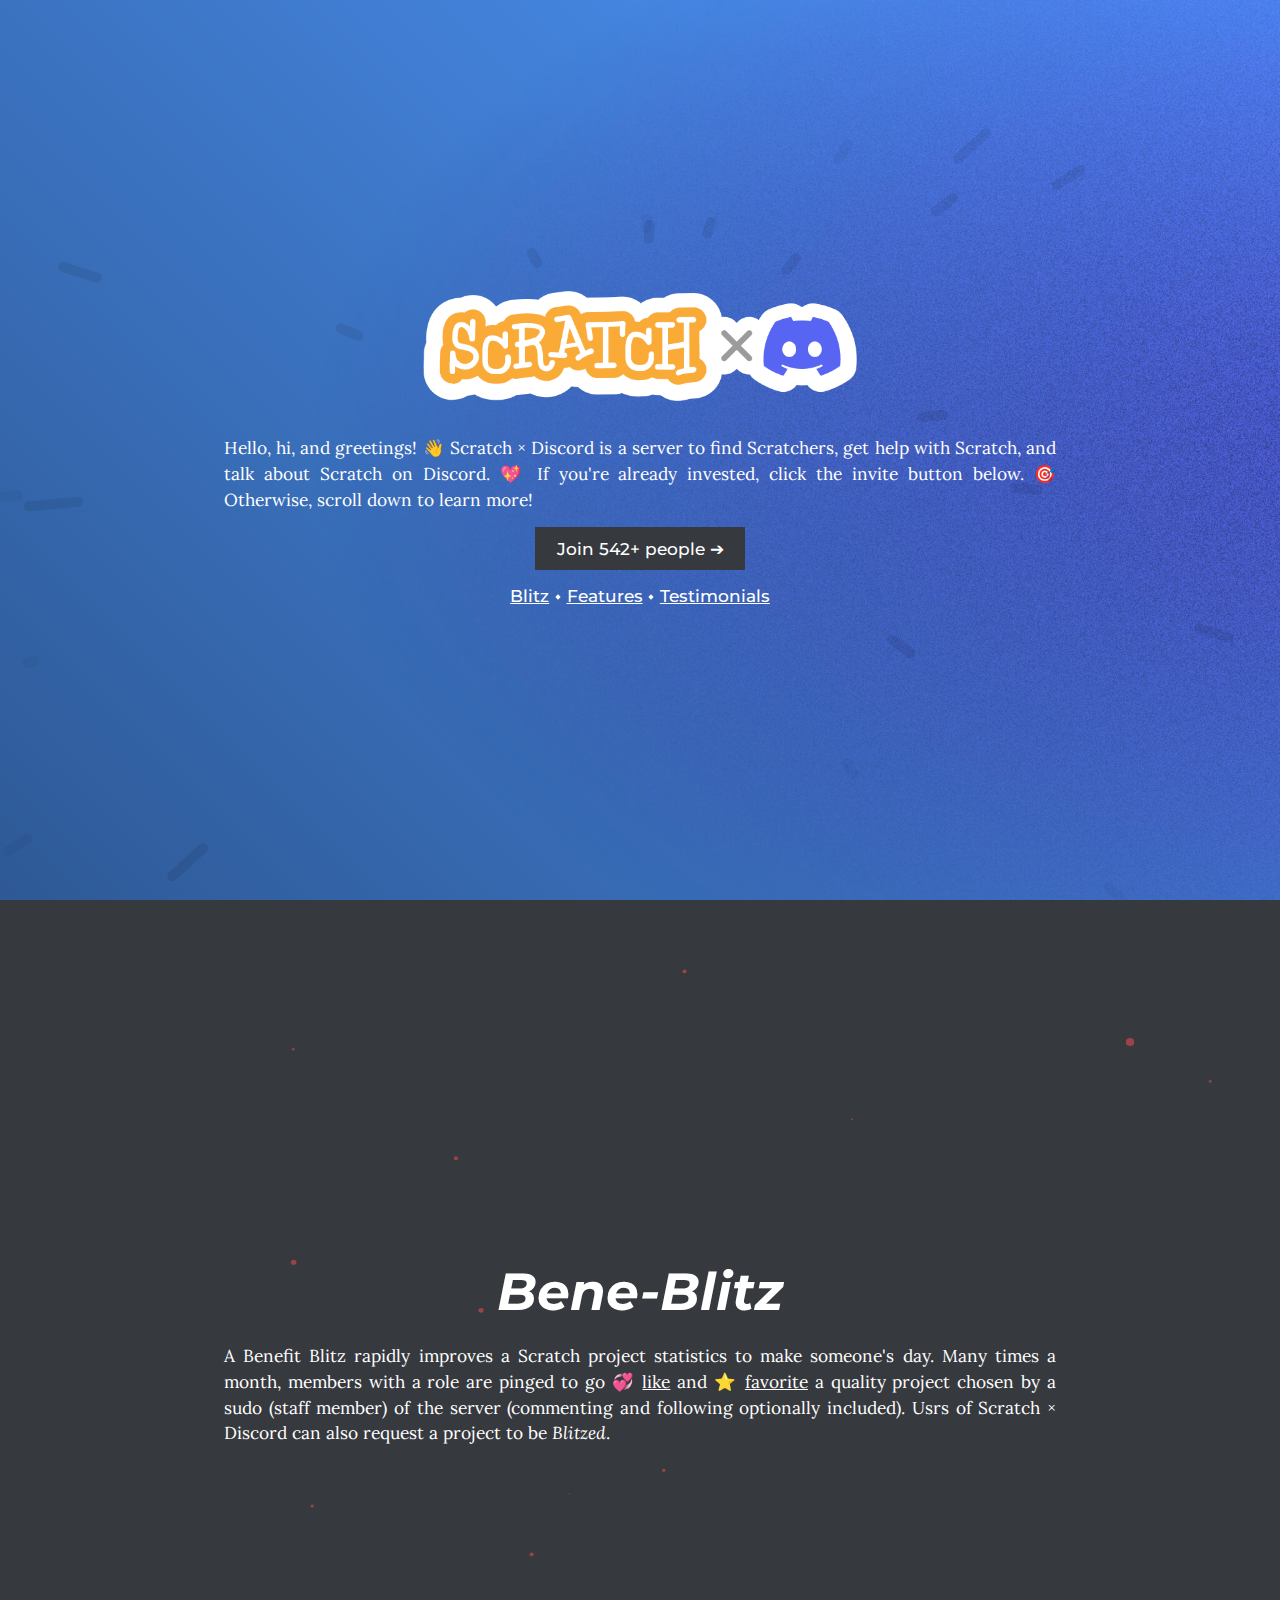
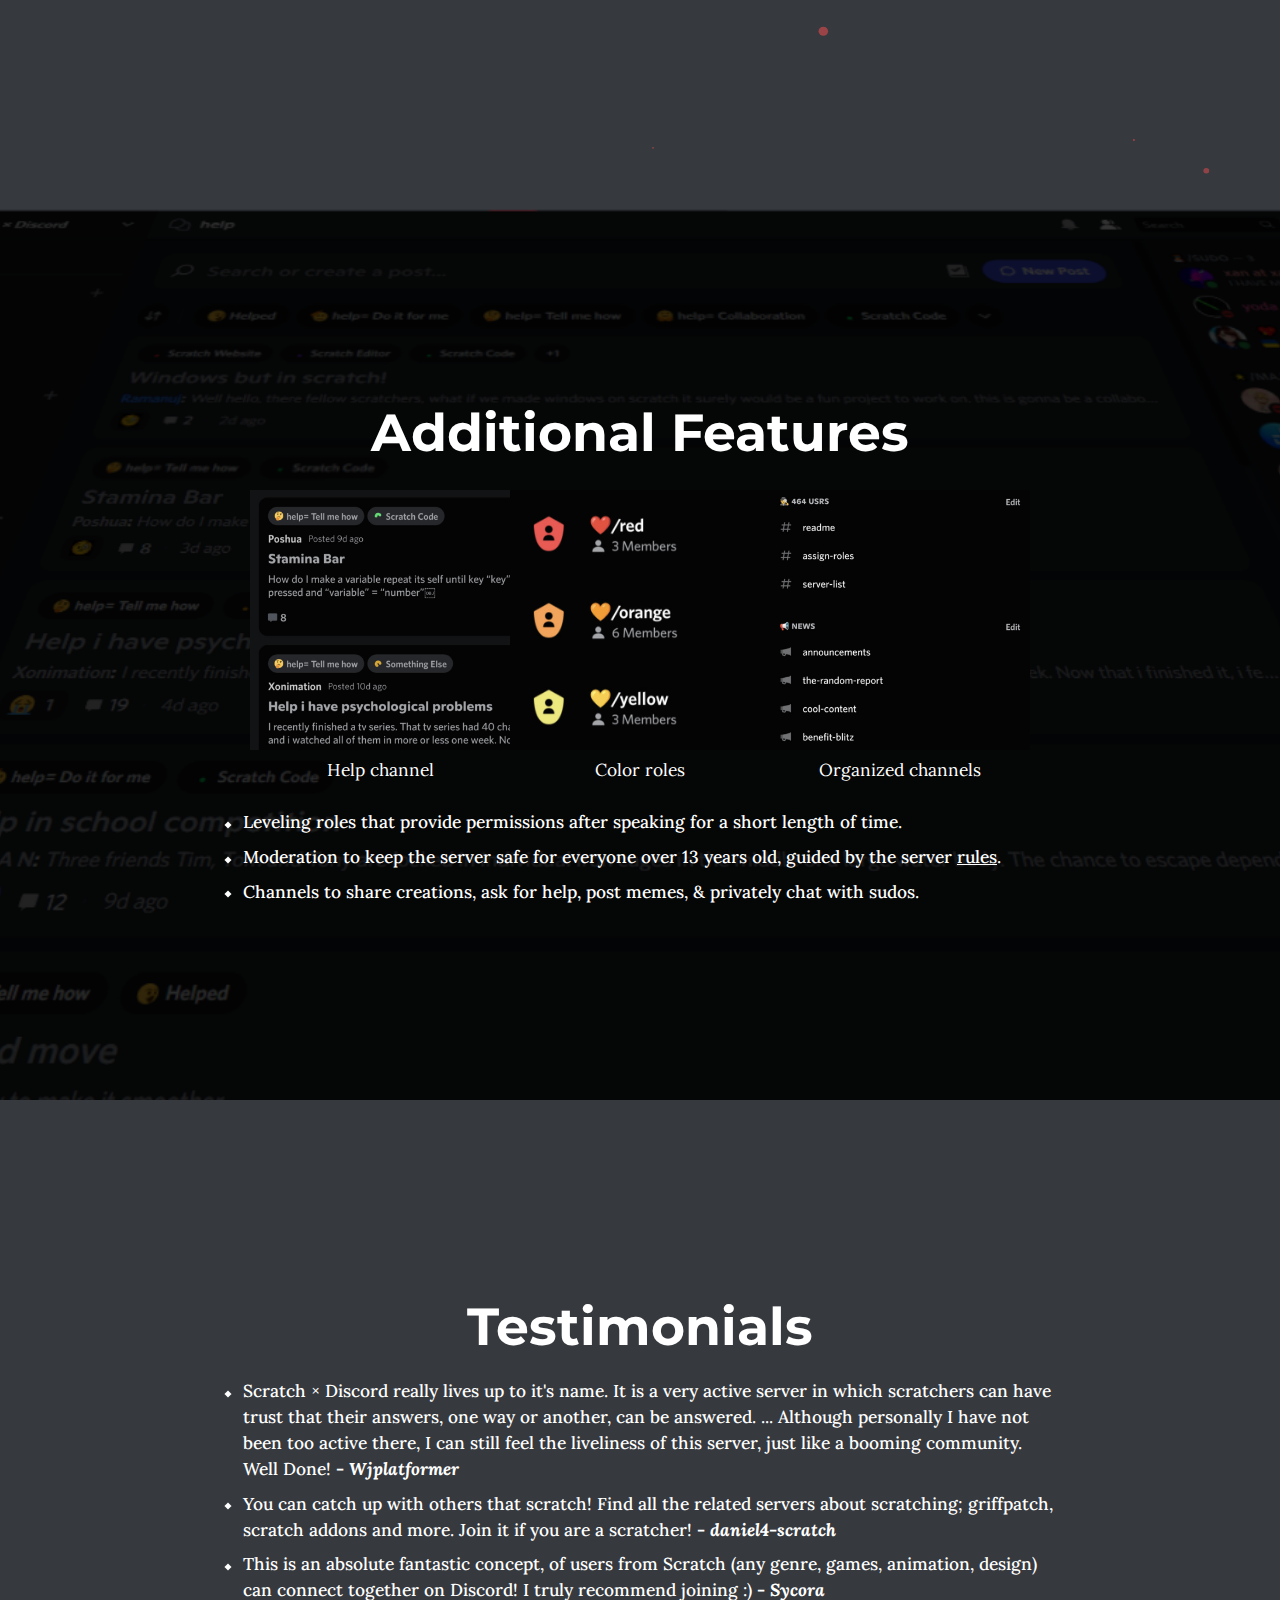
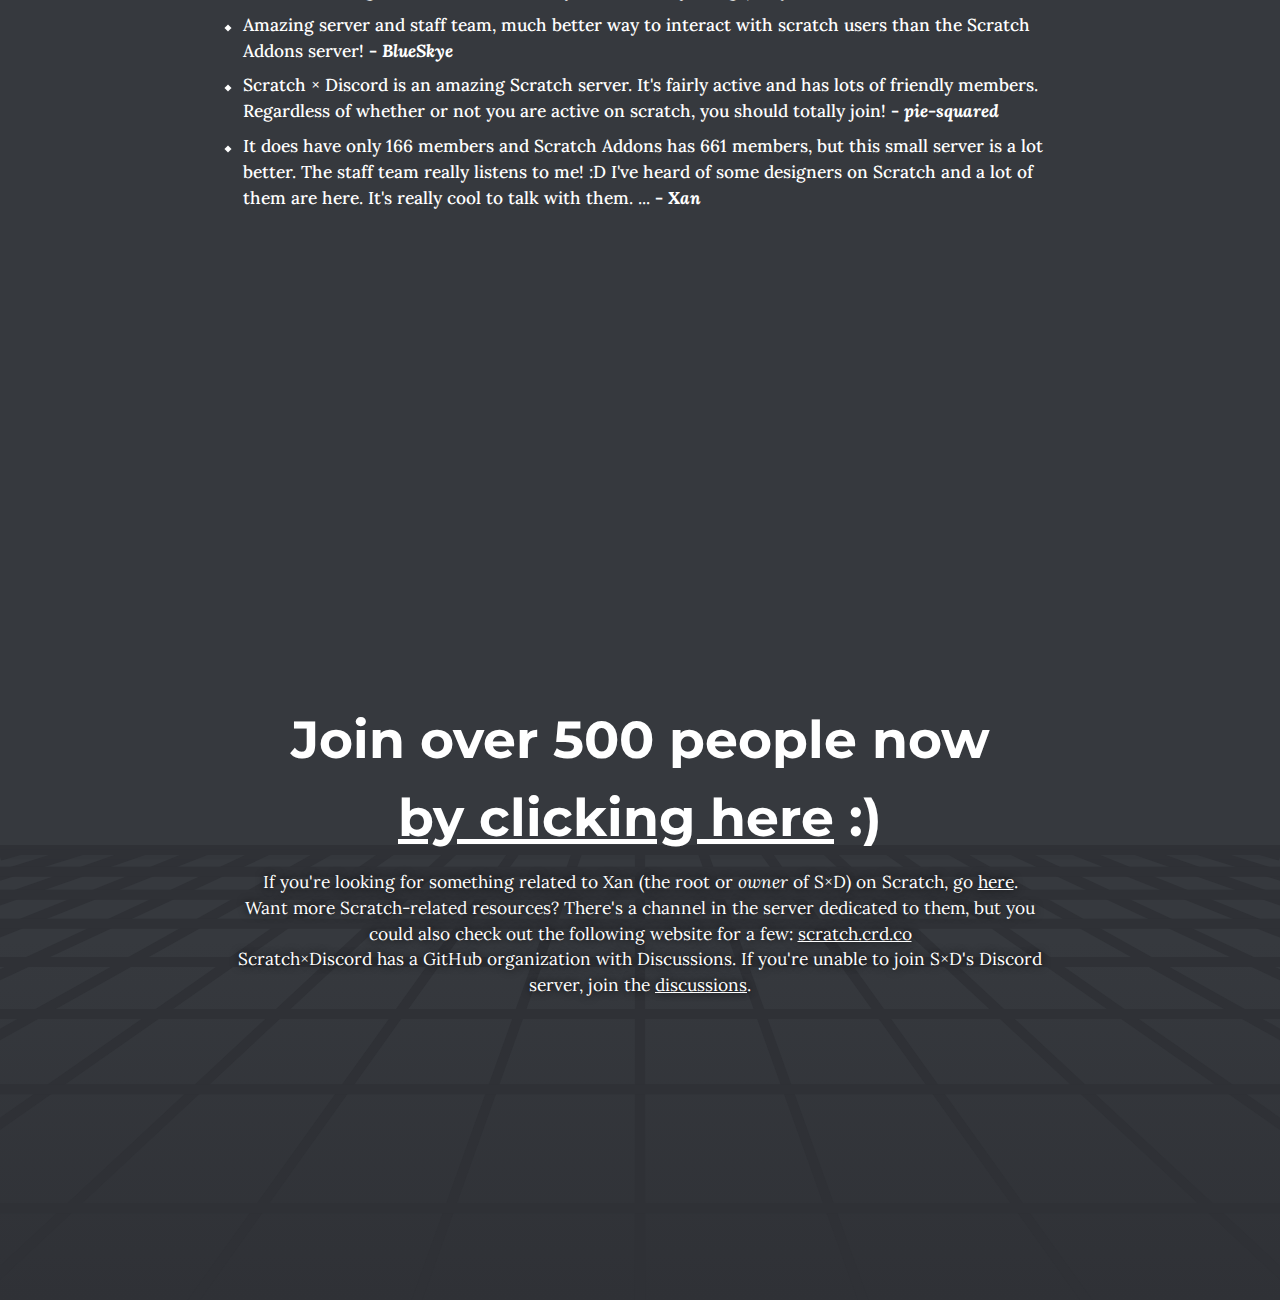
==== commit 356001f4: "👋 bye bye Google Analytics" ====
--- a/index.html
+++ b/index.html
@@ -14,8 +14,6 @@
 		<link rel="icon" type="image/png" href="assets/images/favicon.png" />
 		<link rel="apple-touch-icon" href="assets/images/apple-touch-icon.png" />
 		<link rel="stylesheet" href="assets/main.css" />
-		<script async src="//www.googletagmanager.com/gtag/js?id=G-XFDVYP763G"></script>
-		<script>window.dataLayer = window.dataLayer || [];function gtag(){dataLayer.push(arguments);}gtag('js', new Date());gtag('config', 'G-XFDVYP763G', { 'send_page_view': false, 'anonymize_ip': true });gtag('config', 'G-XFDVYP763G', { 'page_path': '/' });</script>
 		<!-- qweoqwupeoiqwuewqe --><style>
 		::selection {
 		color: white;
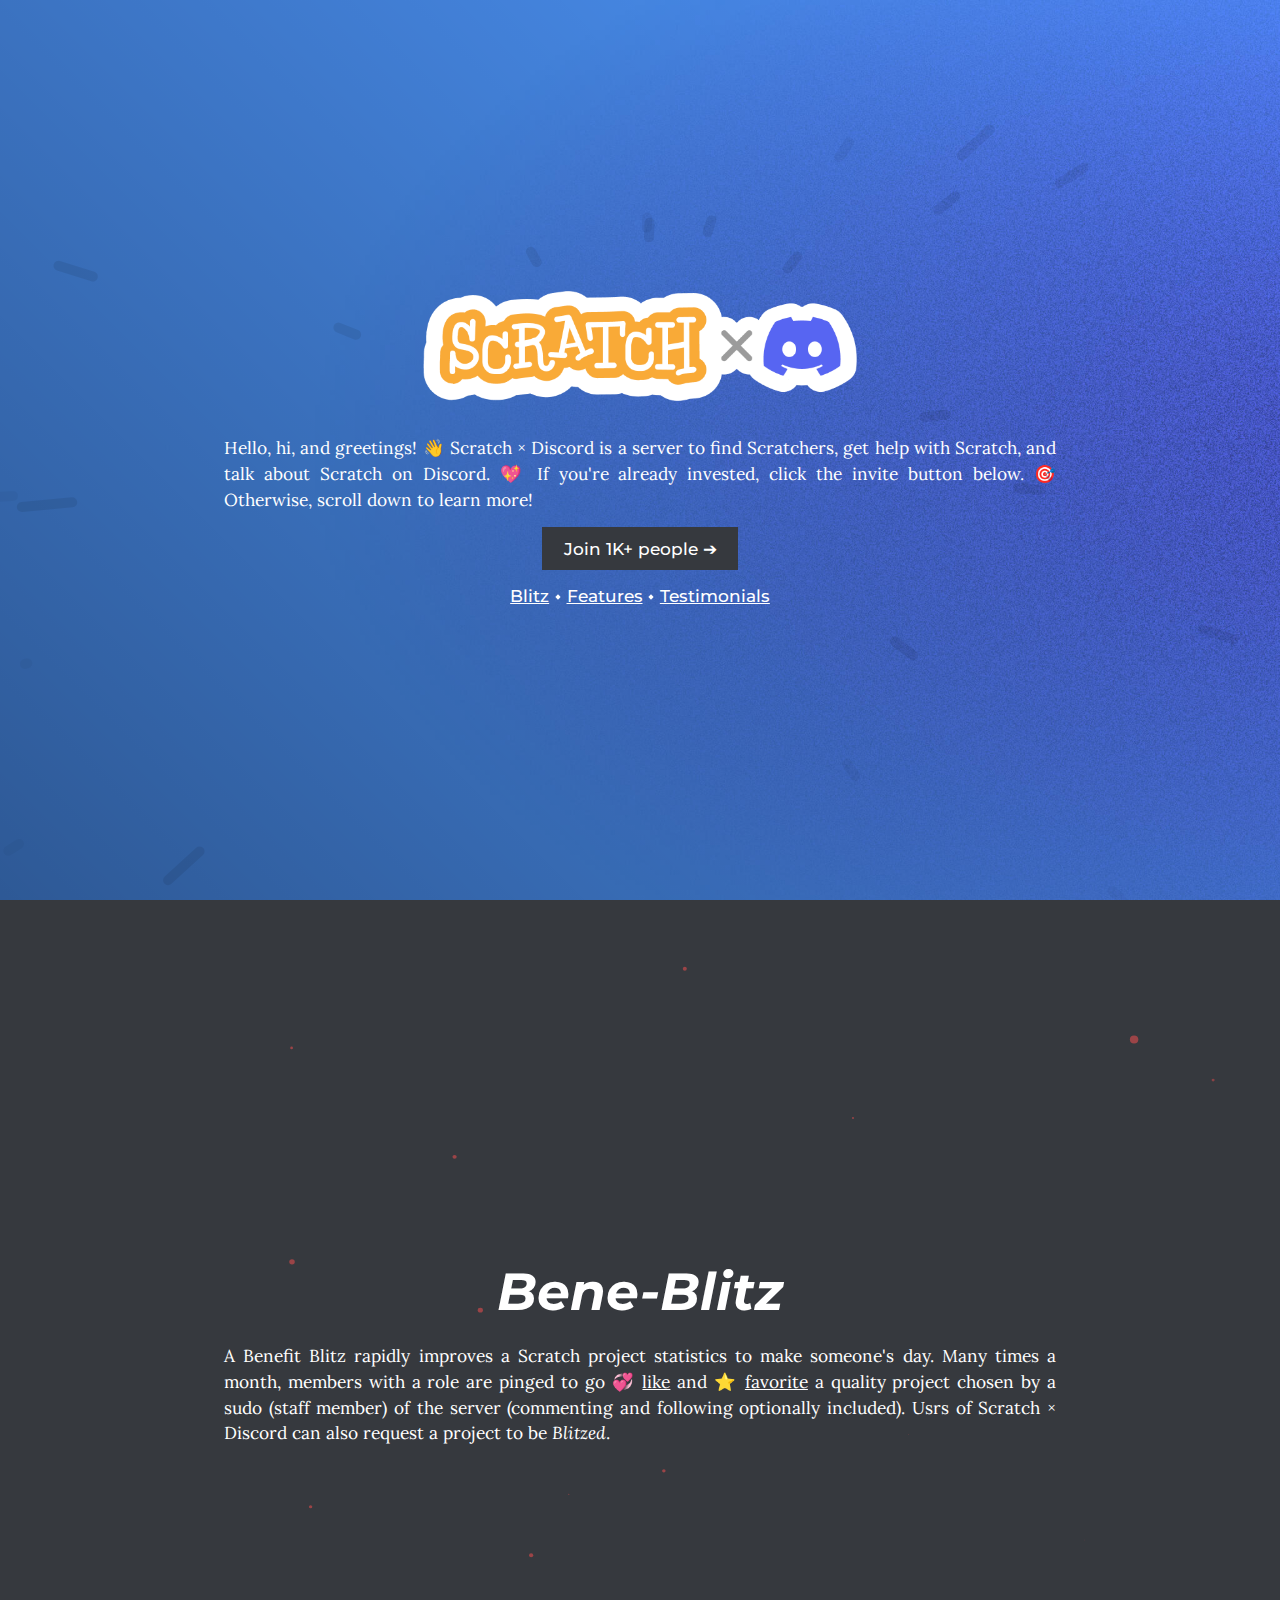
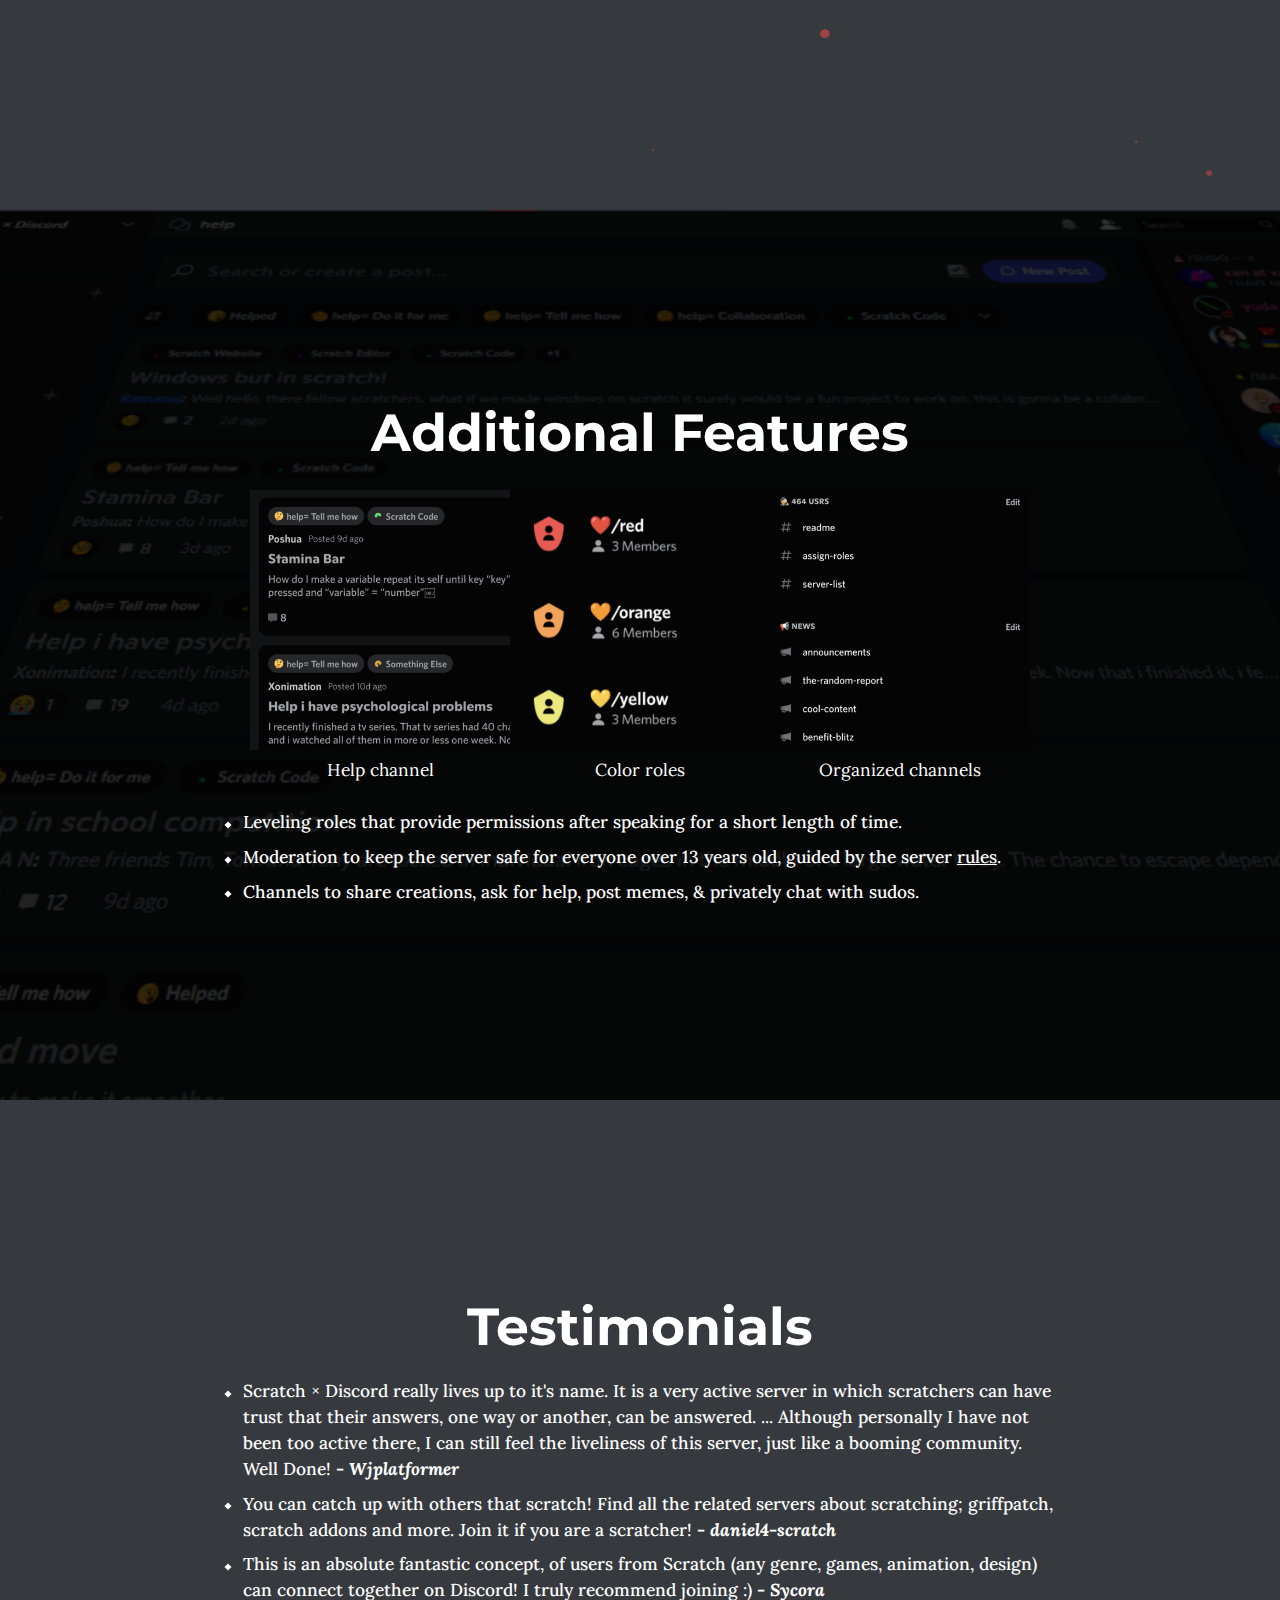
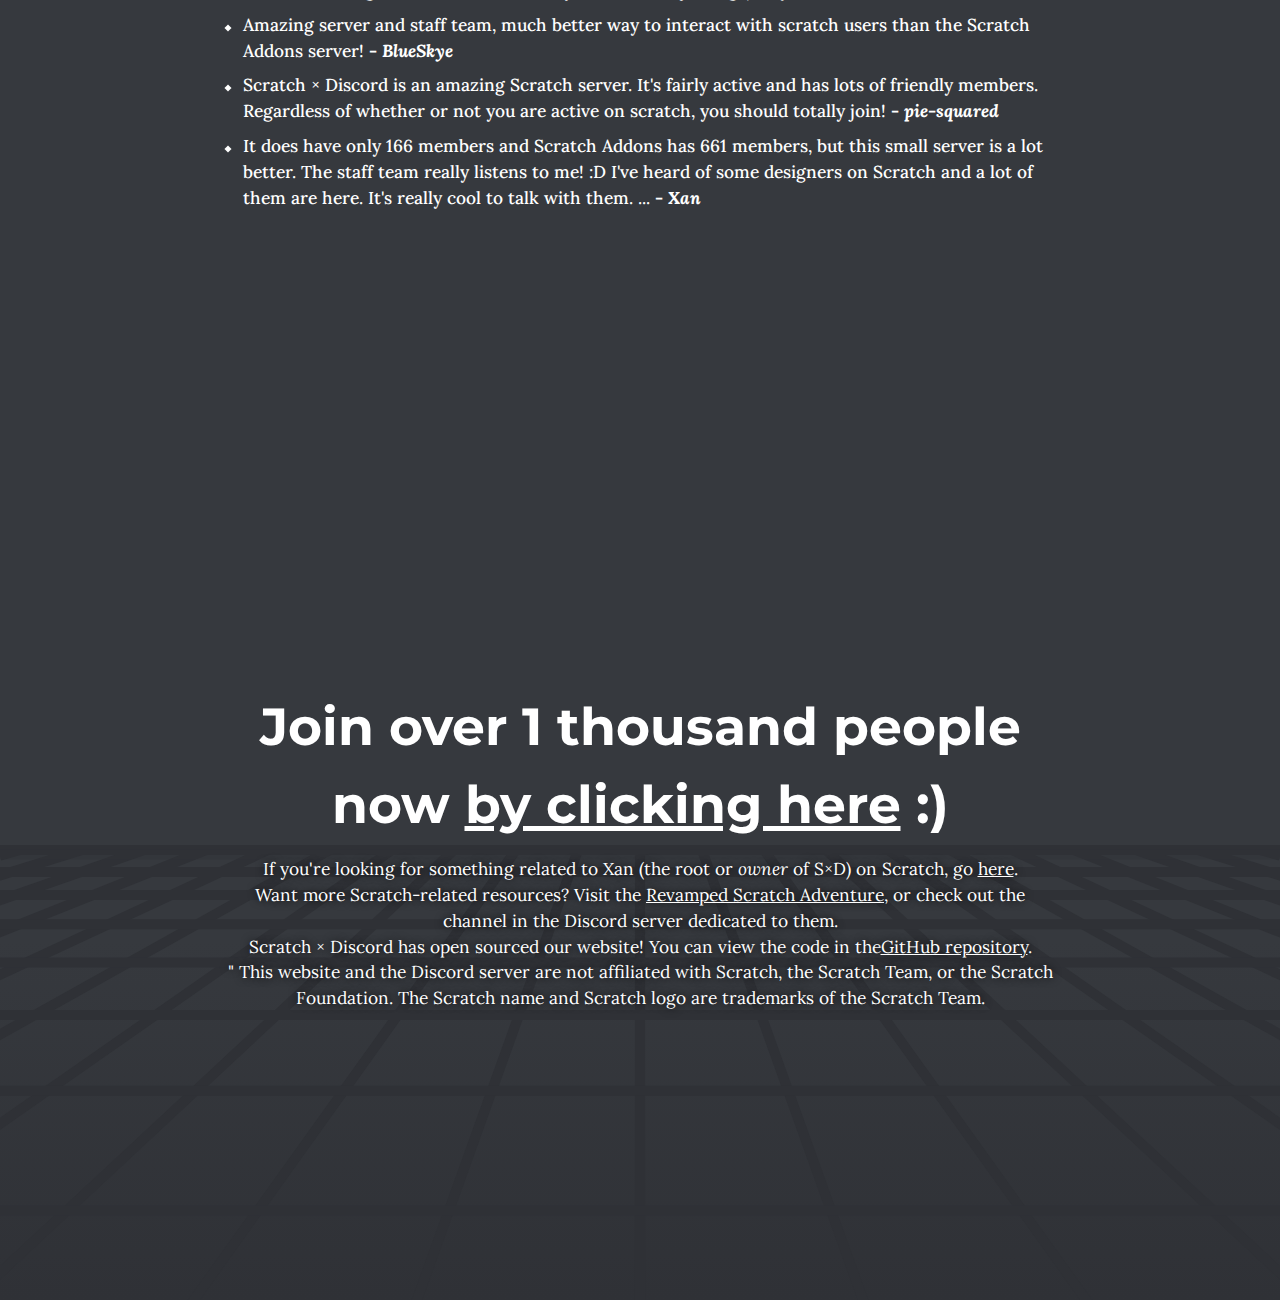
==== commit 83bdd8be: "📄 Update README and homepage with new links and counts" ====
--- a/index.html
+++ b/index.html
@@ -34,7 +34,7 @@
 								<p id="text02" class="style1">Hello, hi, and greetings! 👋 Scratch × Discord is a server to find Scratchers, get help with Scratch, and talk about Scratch on Discord. 💖 If you&#39;re already invested, click the invite button below. 🎯 Otherwise, scroll down to learn more!</p>
 								<ul id="buttons01" class="buttons">
 									<li>
-										<a href="https://discord.com/invite/bUtXEtHKKC" class="button n01">Join 542+ people ➔</a>
+										<a href="https://discord.com/invite/bUtXEtHKKC" class="button n01">Join 1K+ people ➔</a>
 									</li>
 								</ul>
 								<ul id="links01" class="style1 links">
@@ -74,7 +74,7 @@
 										</ul>
 									</div>
 								</div>
-								<div id="list01" class="style1 list"><ul><li><p>Leveling roles that provide permissions after speaking for a short length of time.</p></li><li><p>Moderation to keep the server safe for everyone over 13 years old, guided by the server <a href="https://discord.com/channels/805881494107193354/806766441201401857/1048423962608148540" target="_blank">rules</a>.</p></li><li><p>Channels to share creations, ask for help, post memes, &amp; privately chat with sudos.</p></li></ul></div>
+								<div id="list01" class="style1 list"><ul><li><p>Leveling roles that provide permissions after speaking for a short length of time.</p></li><li><p>Moderation to keep the server safe for everyone over 13 years old, guided by the server <a href="https://discord.com/channels/805881494107193354/806766441201401857" target="_blank">rules</a>.</p></li><li><p>Channels to share creations, ask for help, post memes, &amp; privately chat with sudos.</p></li></ul></div>
 							</div>
 						</div>
 					</div>
@@ -89,8 +89,13 @@
 					<div id="container05" class="container default full screen">
 						<div class="wrapper">
 							<div class="inner">
-								<h2 id="text07" class="style2">Join over 500 people now<br> <a href="https://discord.com/invite/bUtXEtHKKC">by clicking here</a> :)</h2>
-								<p id="text08"><span class="p">If you&#39;re looking for something related to Xan (the root or <em>owner</em> of S×D) on Scratch, go <a href="https://servers.xan.lol/scratch">here</a>.<br />Want more Scratch-related resources? There&#39;s a channel in the server dedicated to them, but you could also check out the following website for a few: <a href="https://scratch.crd.co/">scratch.crd.co</a><br />Scratch×Discord has a GitHub organization with Discussions. If you&#39;re unable to join S×D&#39;s Discord server, join the <a href="https://github.com/orgs/scratchxdiscord/discussions">discussions</a>.</span></p>
+								<h2 id="text07" class="style2">Join over 1 thousand people now <a href="https://discord.com/invite/bUtXEtHKKC">by clicking here</a> :)</h2>
+								<p id="text08"><span class="p">
+									If you&#39;re looking for something related to Xan (the root or <em>owner</em> of S×D) on Scratch, go <a href="https://servers.xan.lol/scratch">here</a>.<br />
+									Want more Scratch-related resources? Visit the <a href="/adventure">Revamped Scratch Adventure</a>, or check out the channel in the Discord server dedicated to them.<br />
+									Scratch × Discord has open sourced our website! You can view the code in the<a href="https://github.com/scratchxdiscord/site">GitHub repository</a>.<br />"
+									This website and the Discord server are not affiliated with Scratch, the Scratch Team, or the Scratch Foundation. The Scratch name and Scratch logo are trademarks of the Scratch Team.
+								</span></p>
 							</div>
 						</div>
 					</div>
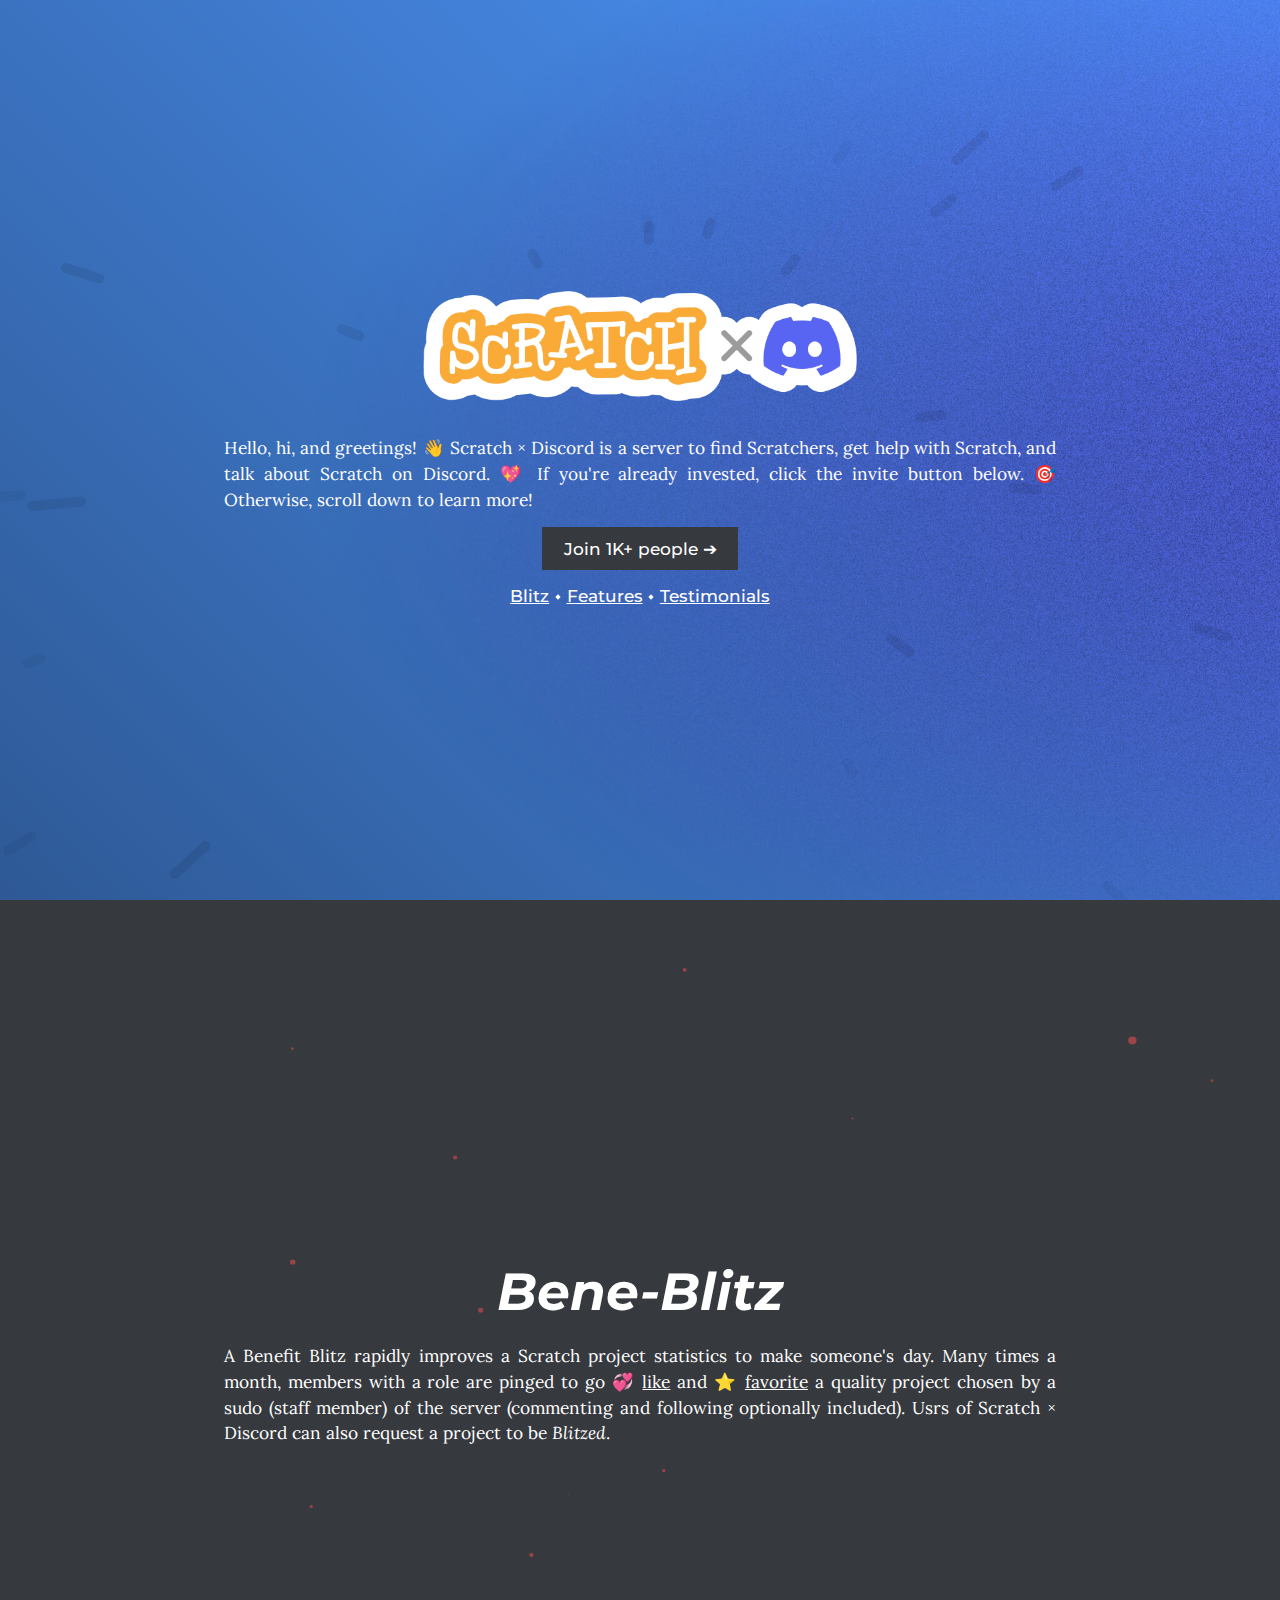
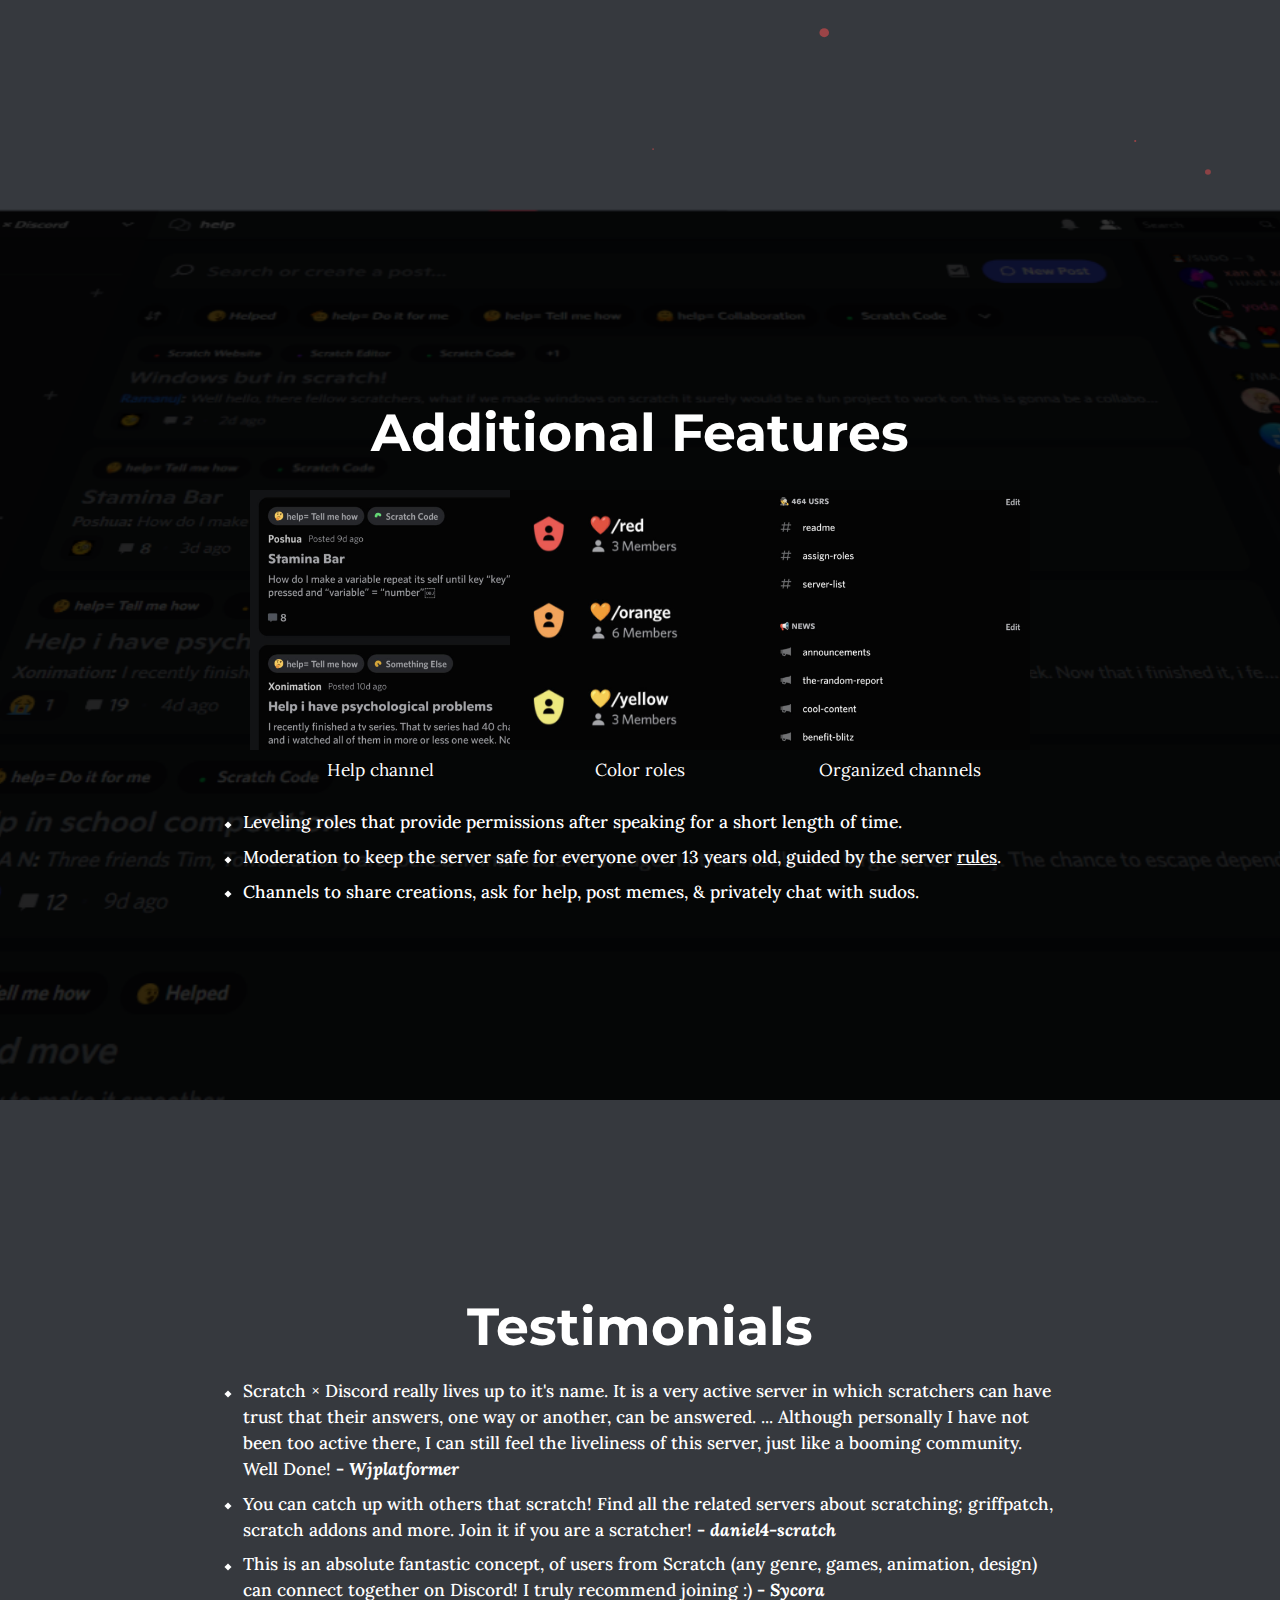
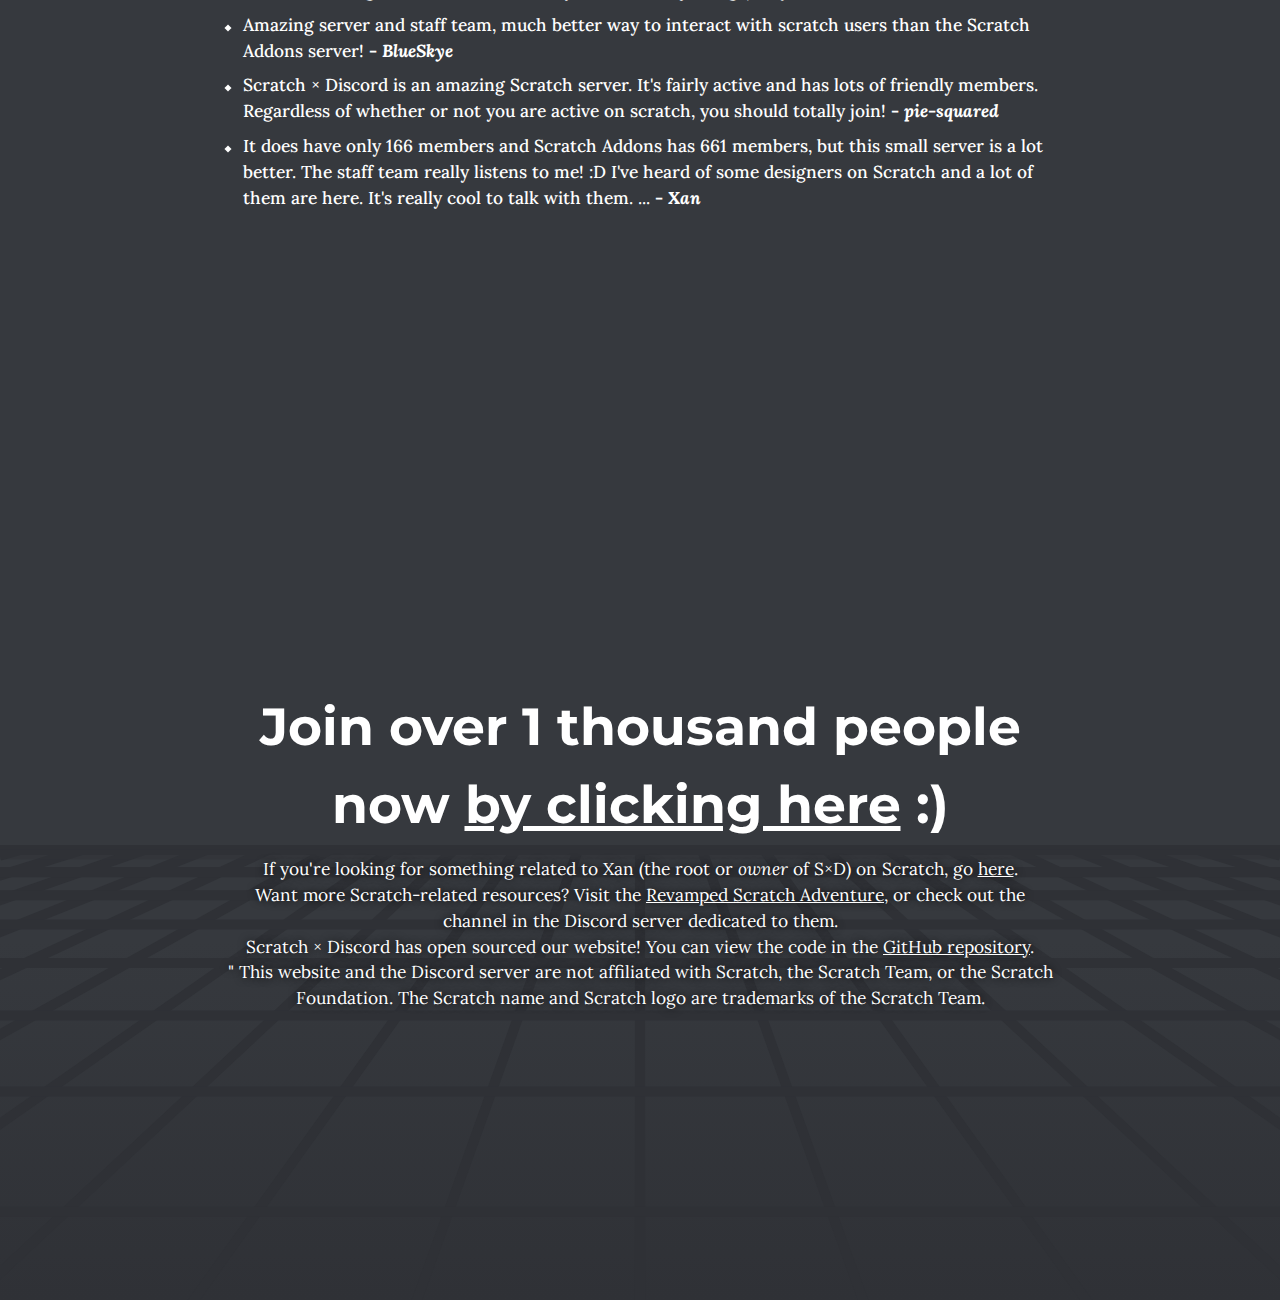
==== commit e8f10343: "🫣 Missed a space" ====
--- a/index.html
+++ b/index.html
@@ -93,7 +93,7 @@
 								<p id="text08"><span class="p">
 									If you&#39;re looking for something related to Xan (the root or <em>owner</em> of S×D) on Scratch, go <a href="https://servers.xan.lol/scratch">here</a>.<br />
 									Want more Scratch-related resources? Visit the <a href="/adventure">Revamped Scratch Adventure</a>, or check out the channel in the Discord server dedicated to them.<br />
-									Scratch × Discord has open sourced our website! You can view the code in the<a href="https://github.com/scratchxdiscord/site">GitHub repository</a>.<br />"
+									Scratch × Discord has open sourced our website! You can view the code in the <a href="https://github.com/scratchxdiscord/site">GitHub repository</a>.<br />"
 									This website and the Discord server are not affiliated with Scratch, the Scratch Team, or the Scratch Foundation. The Scratch name and Scratch logo are trademarks of the Scratch Team.
 								</span></p>
 							</div>
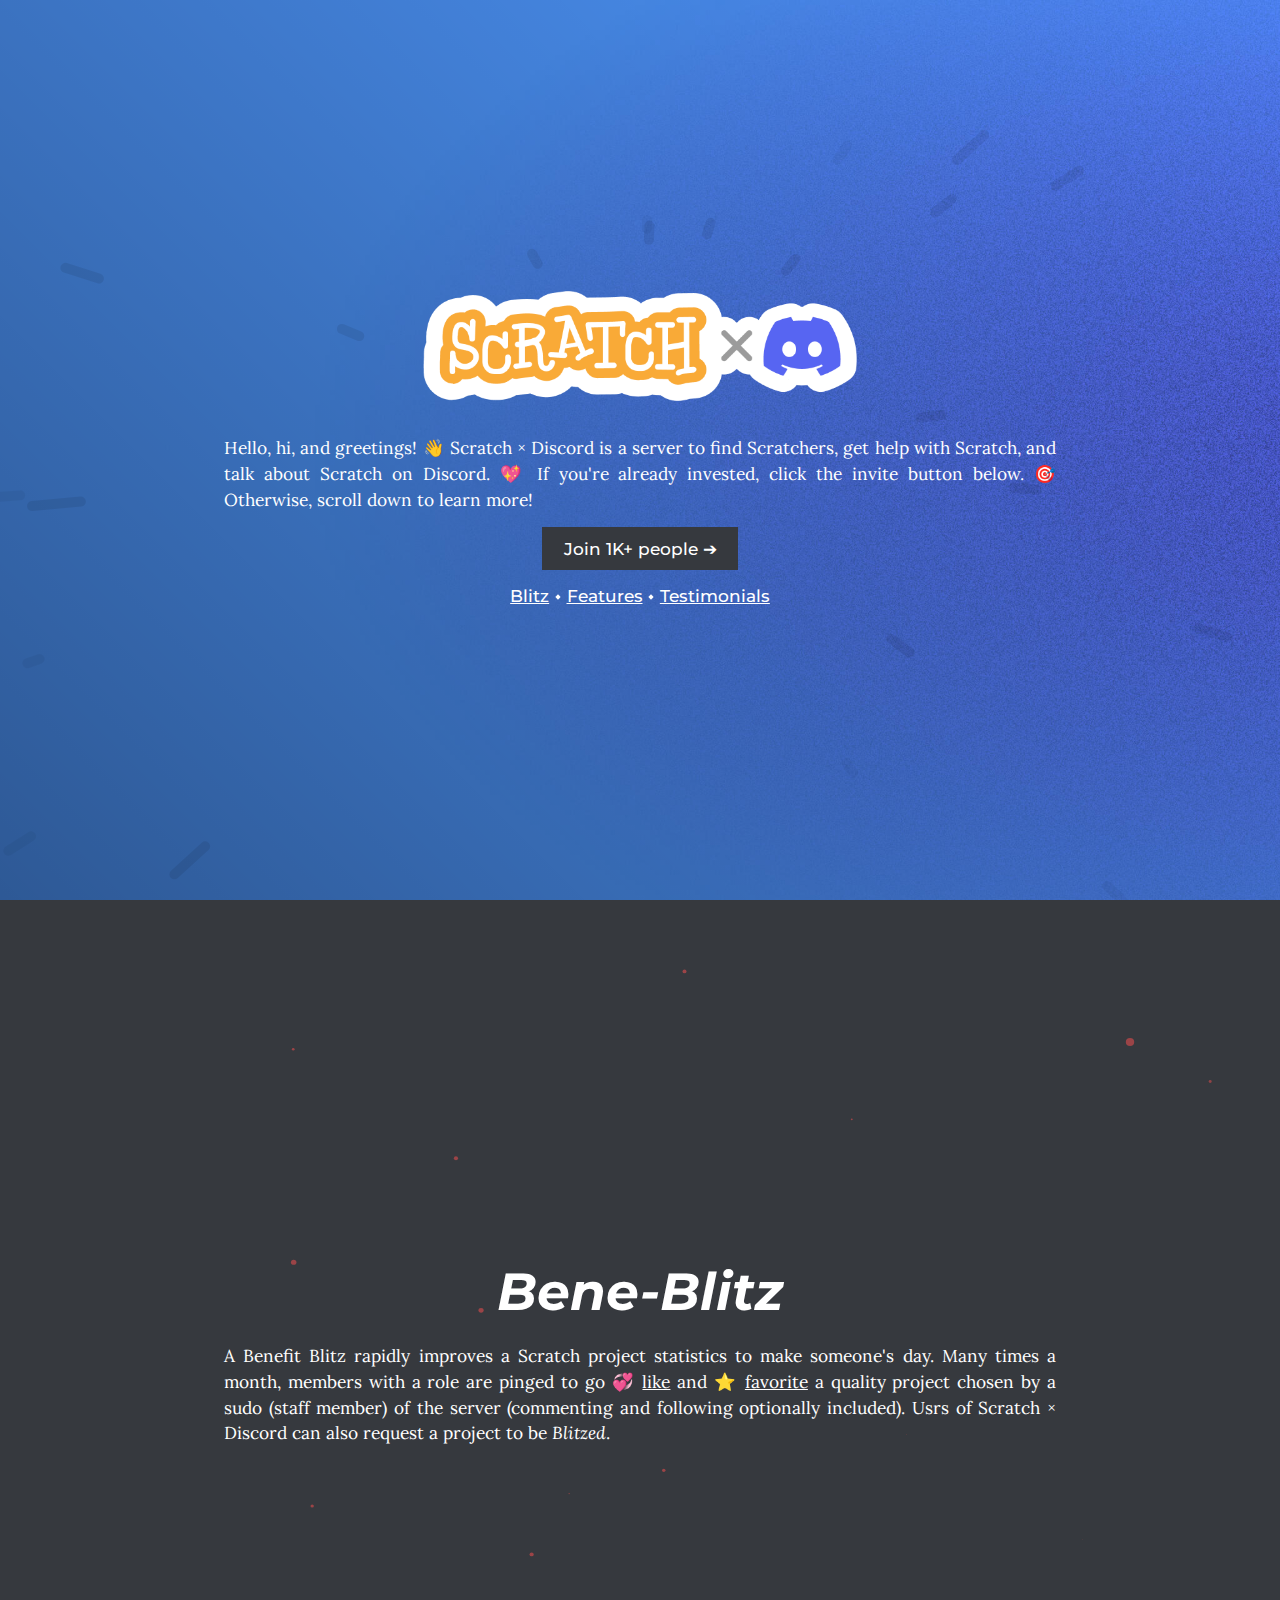
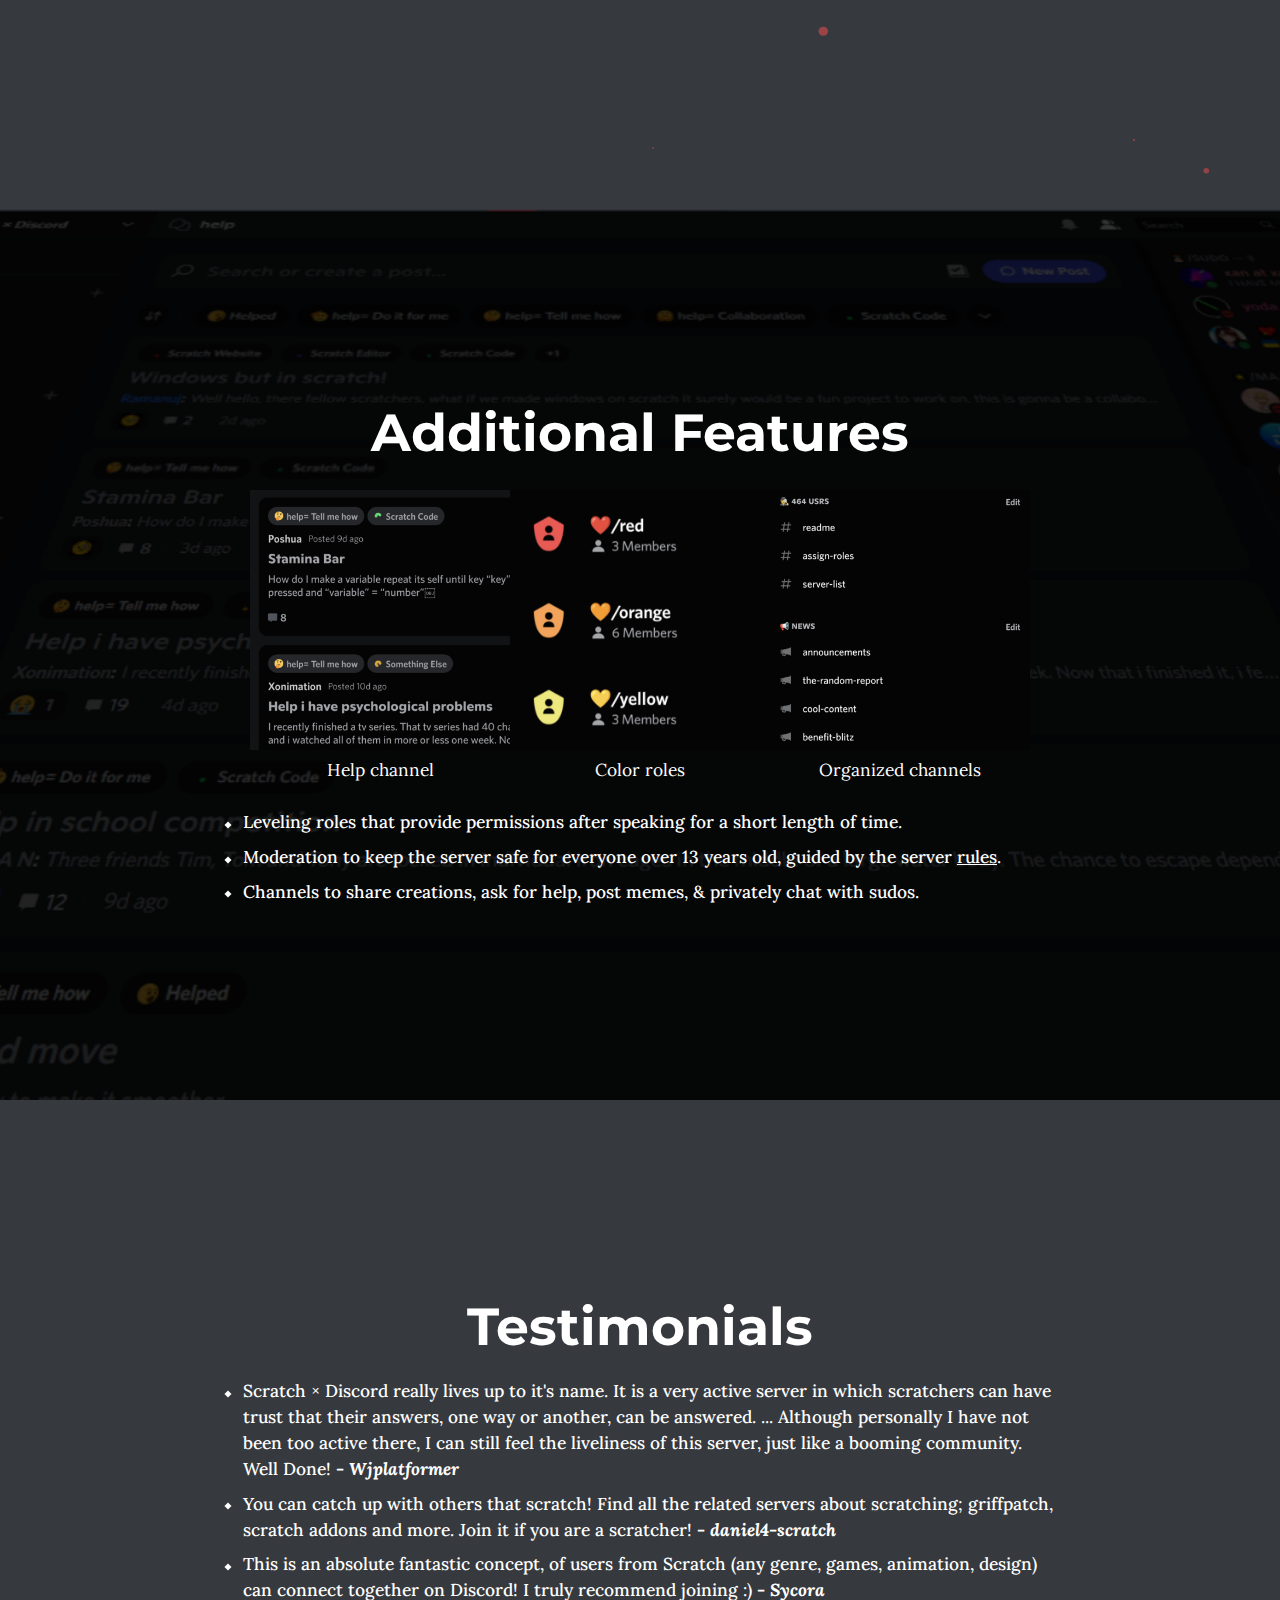
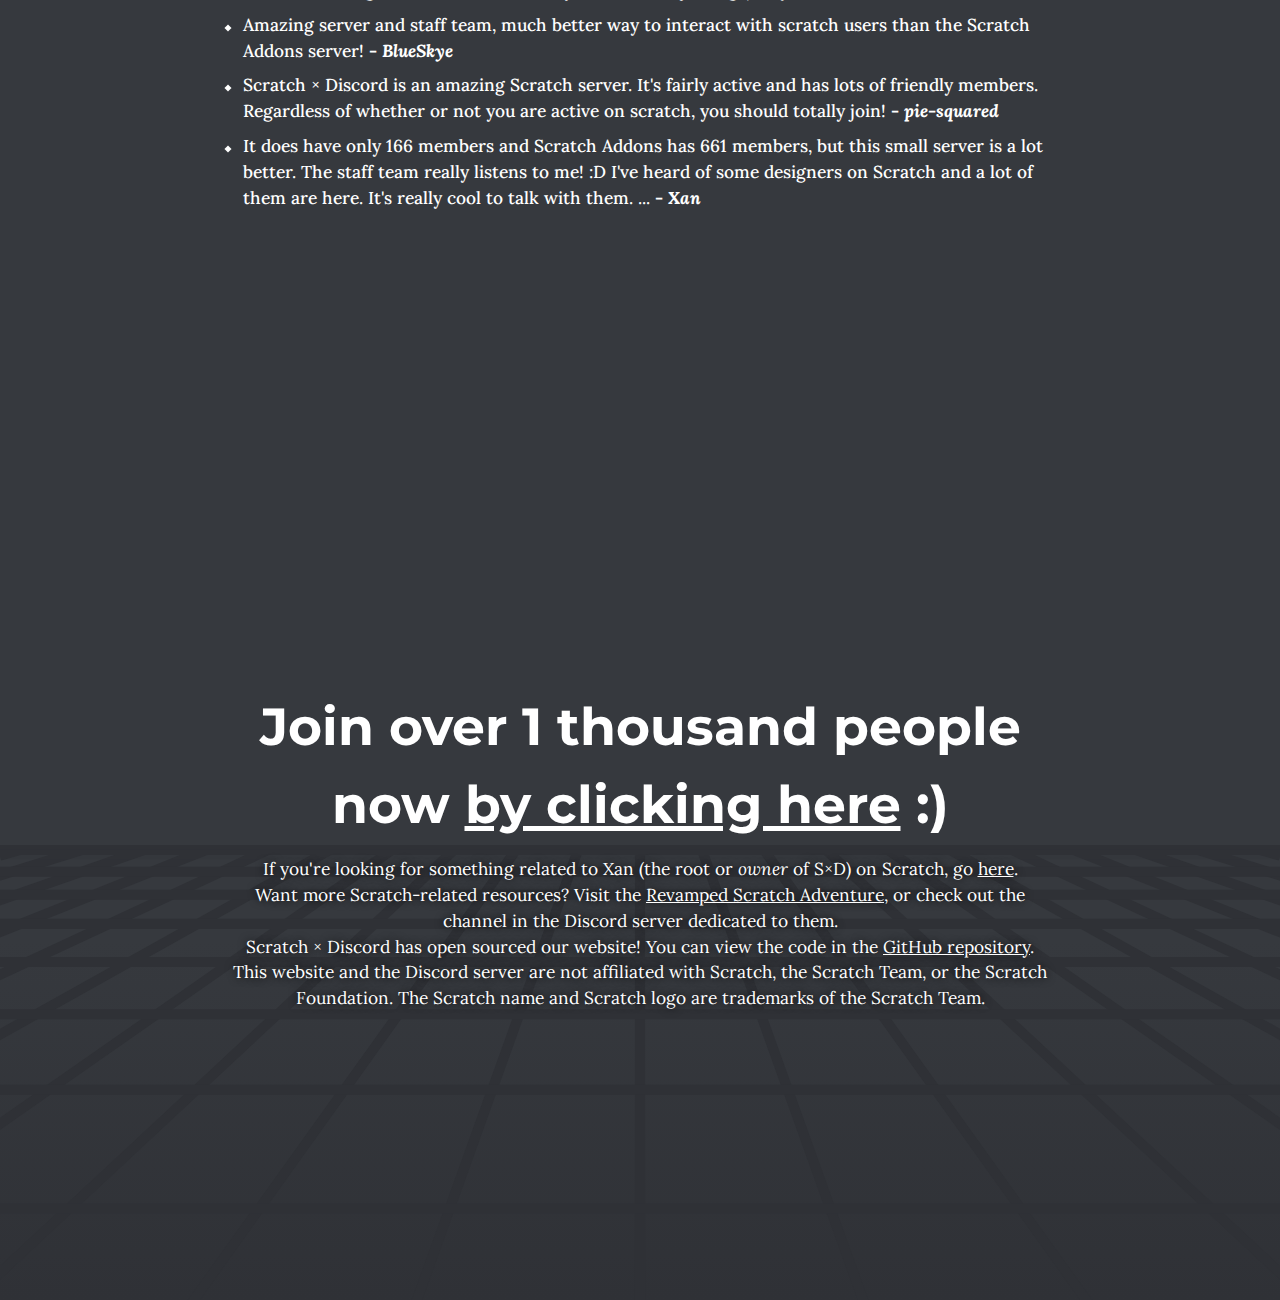
==== commit a9a67157: "🗿 Remove random character from homepage" ====
--- a/index.html
+++ b/index.html
@@ -93,7 +93,7 @@
 								<p id="text08"><span class="p">
 									If you&#39;re looking for something related to Xan (the root or <em>owner</em> of S×D) on Scratch, go <a href="https://servers.xan.lol/scratch">here</a>.<br />
 									Want more Scratch-related resources? Visit the <a href="/adventure">Revamped Scratch Adventure</a>, or check out the channel in the Discord server dedicated to them.<br />
-									Scratch × Discord has open sourced our website! You can view the code in the <a href="https://github.com/scratchxdiscord/site">GitHub repository</a>.<br />"
+									Scratch × Discord has open sourced our website! You can view the code in the <a href="https://github.com/scratchxdiscord/site">GitHub repository</a>.<br />
 									This website and the Discord server are not affiliated with Scratch, the Scratch Team, or the Scratch Foundation. The Scratch name and Scratch logo are trademarks of the Scratch Team.
 								</span></p>
 							</div>
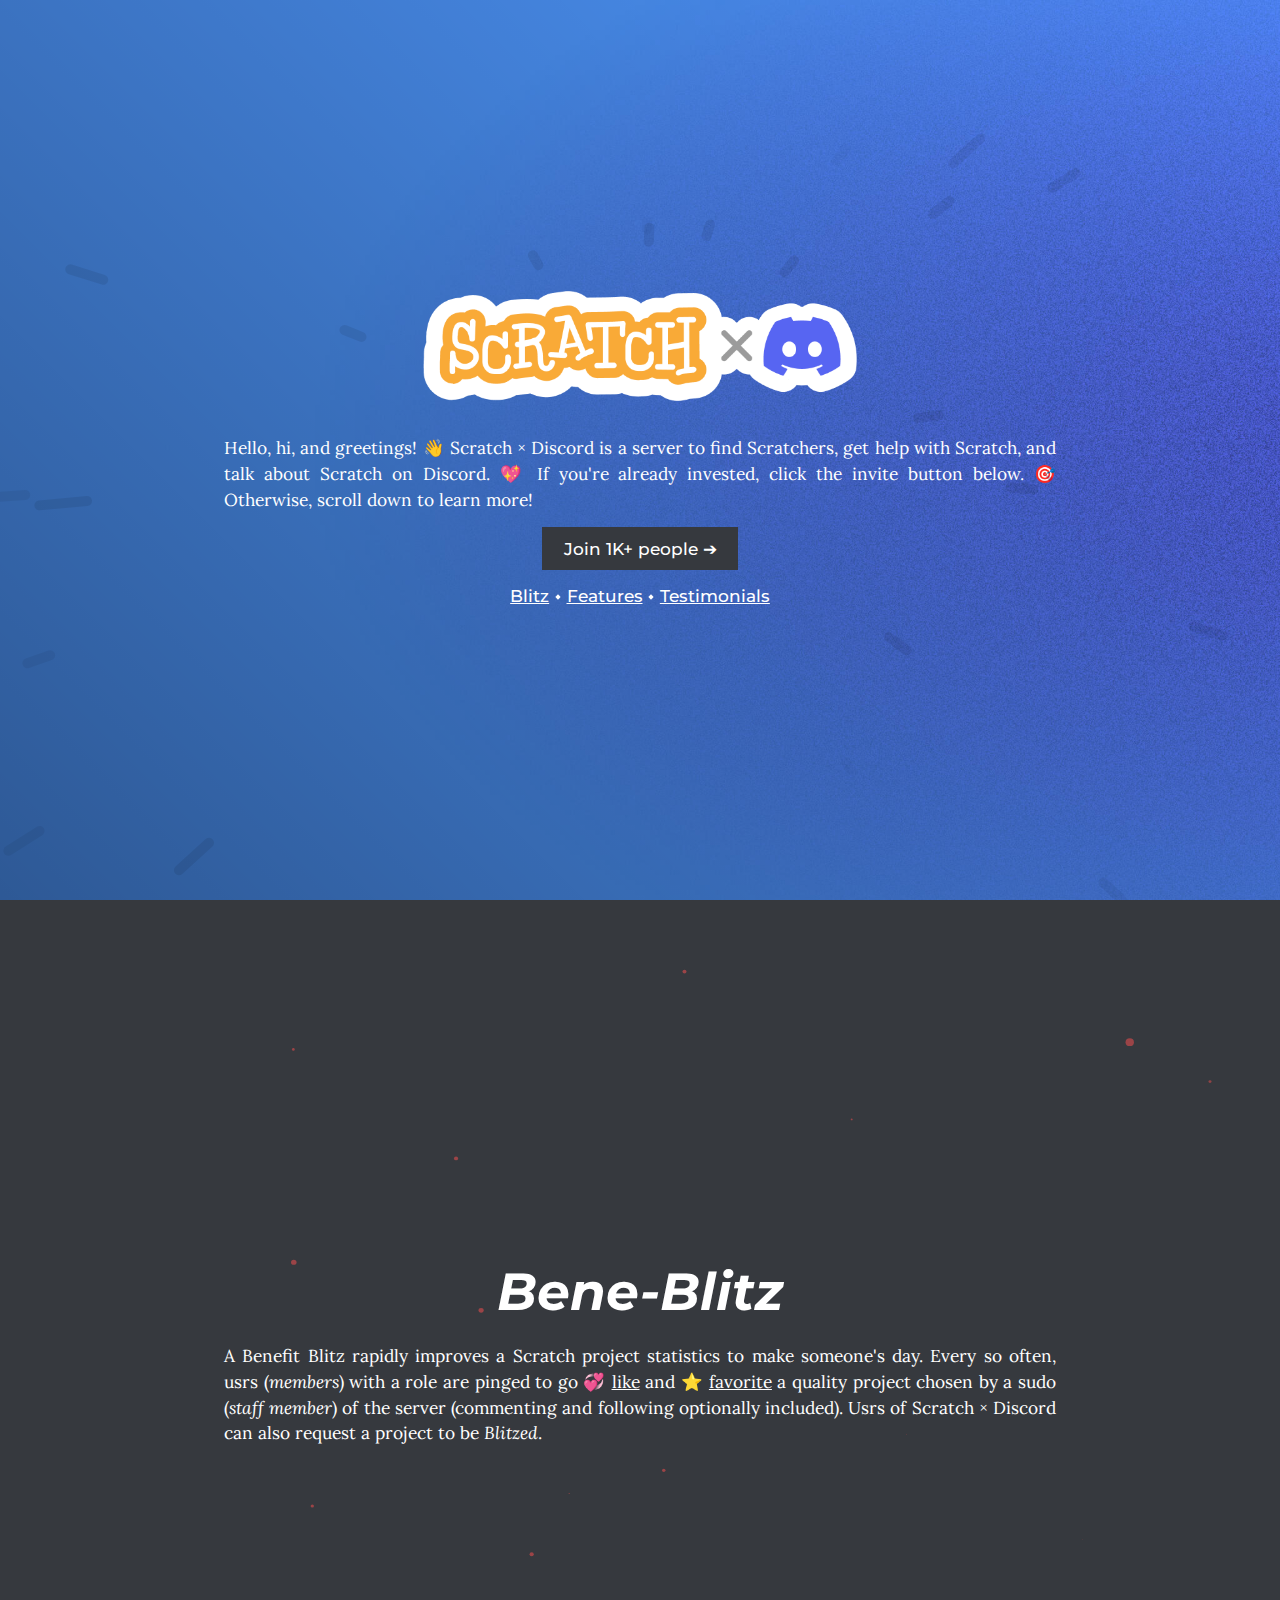
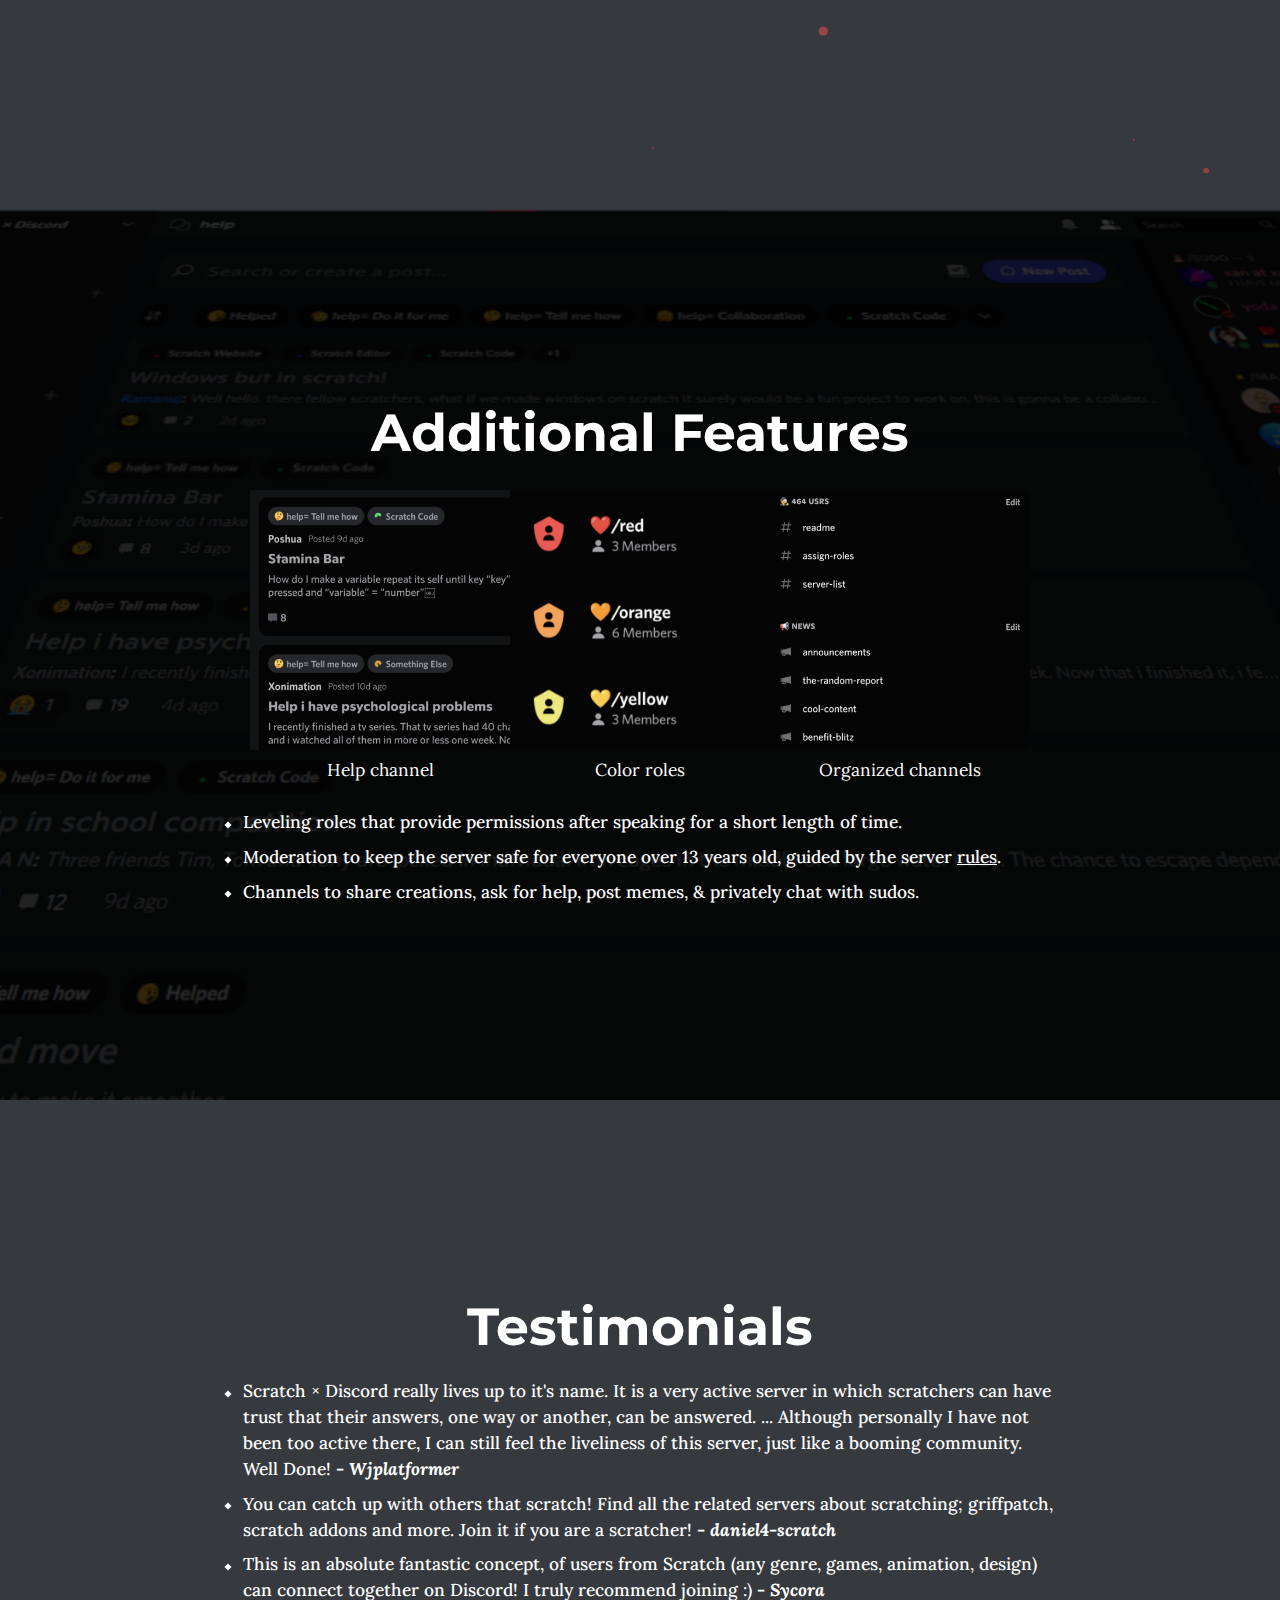
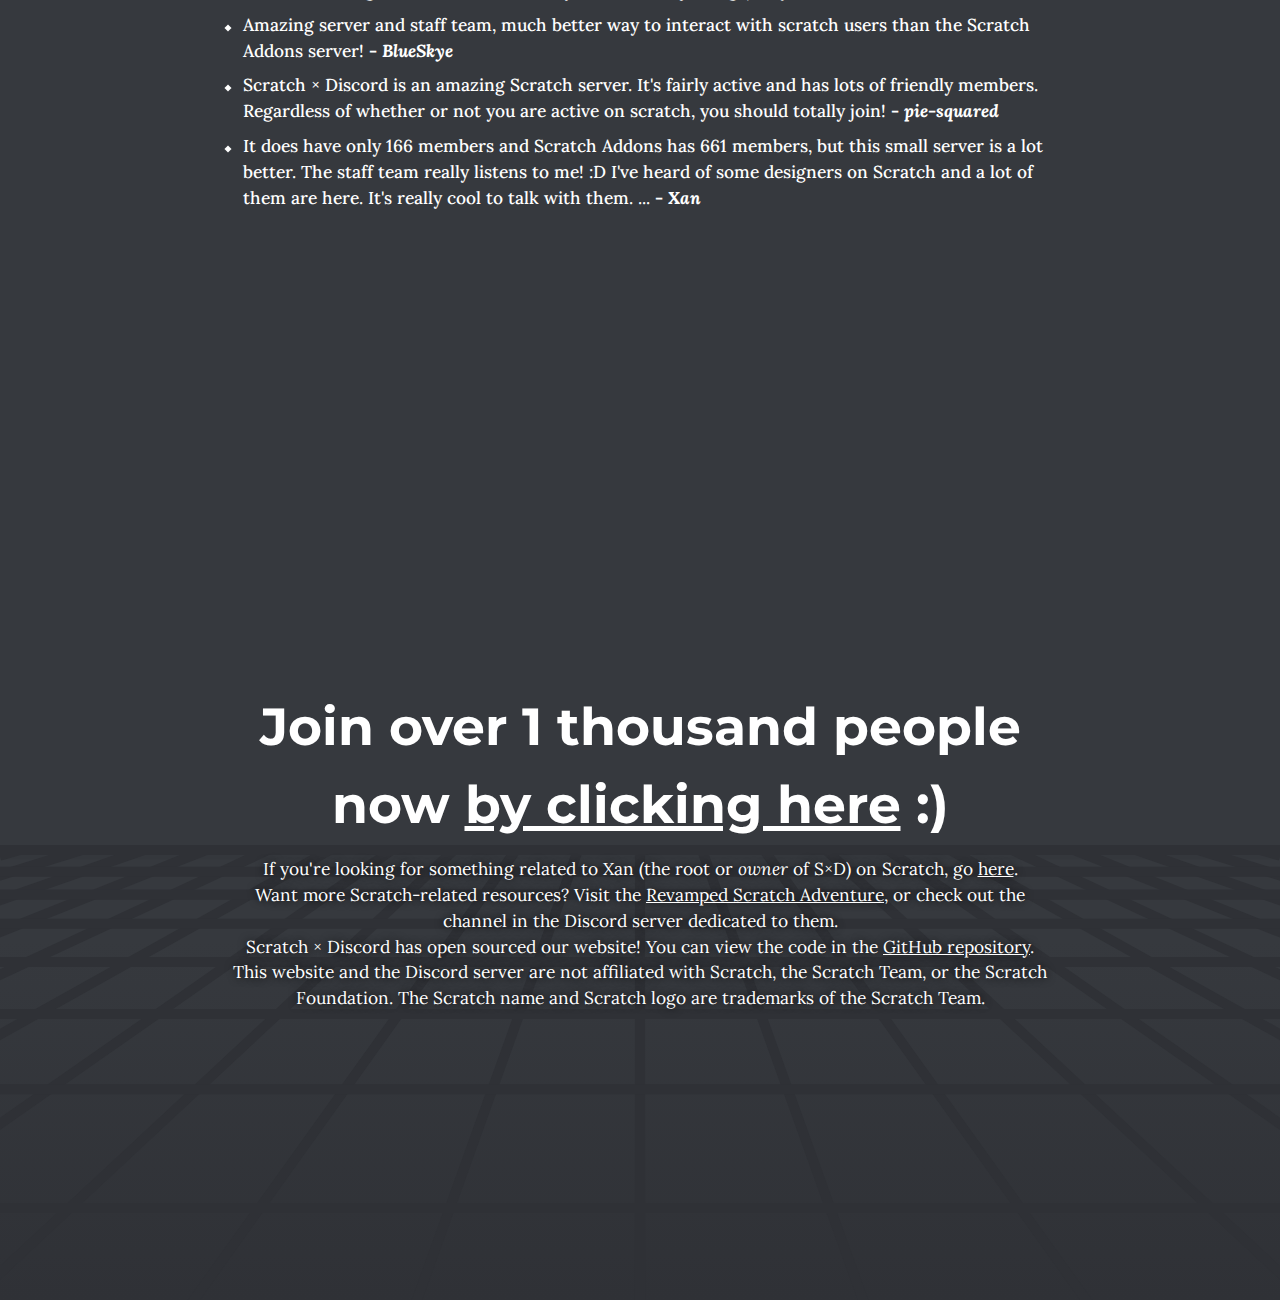
==== commit 6de9a933: "🤷 Changed time frame and formatting Benefit Blitzes never seem to happen, do they" ====
--- a/index.html
+++ b/index.html
@@ -53,7 +53,7 @@
 						<div class="wrapper">
 							<div class="inner">
 								<h2 id="text03" class="style2"><em>Bene-Blitz</em></h2>
-								<p id="text06" class="style1">A Benefit Blitz rapidly improves a Scratch project statistics to make someone&#39;s day. Many times a month, members with a role are pinged to go 💞 <a href="https://en.scratch-wiki.info/wiki/Love" target="_blank">like</a> and ⭐ <a href="https://en.scratch-wiki.info/wiki/Favorite" target="_blank">favorite</a> a quality project chosen by a sudo (staff member) of the server (commenting and following optionally included). Usrs of Scratch × Discord can also request a project to be <em>Blitzed</em>.</p>
+								<p id="text06" class="style1">A Benefit Blitz rapidly improves a Scratch project statistics to make someone&#39;s day. Every so often, usrs (<em>members</em>) with a role are pinged to go 💞 <a href="https://en.scratch-wiki.info/wiki/Love" target="_blank">like</a> and ⭐ <a href="https://en.scratch-wiki.info/wiki/Favorite" target="_blank">favorite</a> a quality project chosen by a sudo (<em>staff member</em>) of the server (commenting and following optionally included). Usrs of Scratch × Discord can also request a project to be <em>Blitzed</em>.</p>
 							</div>
 						</div>
 					</div>
@@ -82,7 +82,14 @@
 						<div class="wrapper">
 							<div class="inner">
 								<h2 id="text04" class="style2">Testimonials</h2>
-								<div id="list02" class="style1 list"><ul><li><p>Scratch × Discord really lives up to it&#39;s name. It is a very active server in which scratchers can have trust that their answers, one way or another, can be answered. ... Although personally I have not been too active there, I can still feel the liveliness of this server, just like a booming community. Well Done! <strong>- <em>Wjplatformer</em></strong></p></li><li><p>You can catch up with others that scratch! Find all the related servers about scratching; griffpatch, scratch addons and more. Join it if you are a scratcher! <strong>- <em>daniel4-scratch</em></strong></p></li><li><p>This is an absolute fantastic concept, of users from Scratch (any genre, games, animation, design) can connect together on Discord! I truly recommend joining :) <strong>- <em>Sycora</em></strong></p></li><li><p>Amazing server and staff team, much better way to interact with scratch users than the Scratch Addons server! <strong>- <em>BlueSkye</em></strong></p></li><li><p>Scratch × Discord is an amazing Scratch server. It&#39;s fairly active and has lots of friendly members. Regardless of whether or not you are active on scratch, you should totally join! <strong>- <em>pie-squared</em></strong></p></li><li><p>It does have only 166 members and Scratch Addons has 661 members, but this small server is a lot better. The staff team really listens to me! :D I&#39;ve heard of some designers on Scratch and a lot of them are here. It&#39;s really cool to talk with them. ... <strong>- <em>Xan</em></strong></p></li></ul></div>
+								<div id="list02" class="style1 list"><ul>
+									<li><p>Scratch × Discord really lives up to it&#39;s name. It is a very active server in which scratchers can have trust that their answers, one way or another, can be answered. ... Although personally I have not been too active there, I can still feel the liveliness of this server, just like a booming community. Well Done! <strong>- <em>Wjplatformer</em></strong></p></li>
+									<li><p>You can catch up with others that scratch! Find all the related servers about scratching; griffpatch, scratch addons and more. Join it if you are a scratcher! <strong>- <em>daniel4-scratch</em></strong></p></li>
+									<li><p>This is an absolute fantastic concept, of users from Scratch (any genre, games, animation, design) can connect together on Discord! I truly recommend joining :) <strong>- <em>Sycora</em></strong></p></li>
+									<li><p>Amazing server and staff team, much better way to interact with scratch users than the Scratch Addons server! <strong>- <em>BlueSkye</em></strong></p></li>
+									<li><p>Scratch × Discord is an amazing Scratch server. It&#39;s fairly active and has lots of friendly members. Regardless of whether or not you are active on scratch, you should totally join! <strong>- <em>pie-squared</em></strong></p></li>
+									<li><p>It does have only 166 members and Scratch Addons has 661 members, but this small server is a lot better. The staff team really listens to me! :D I&#39;ve heard of some designers on Scratch and a lot of them are here. It&#39;s really cool to talk with them. ... <strong>- <em>Xan</em></strong></p></li>
+								</ul></div>
 							</div>
 						</div>
 					</div>
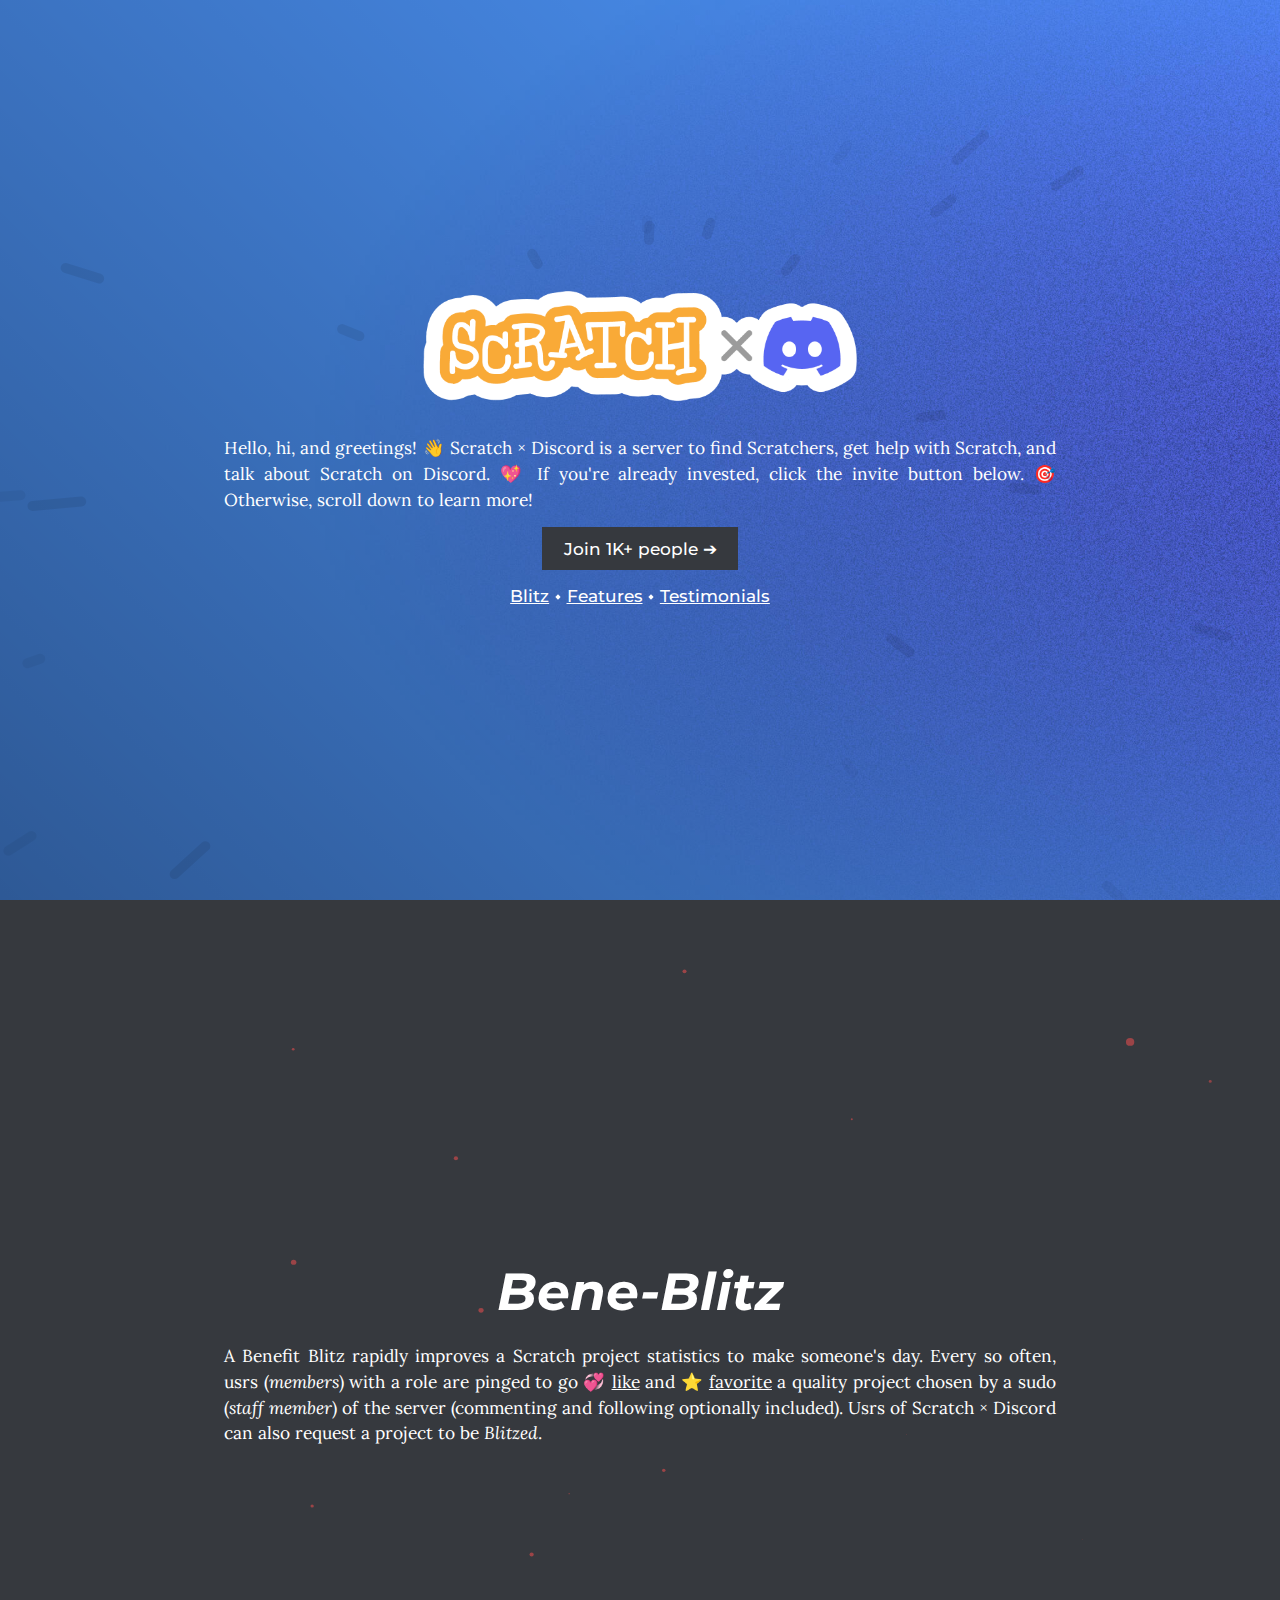
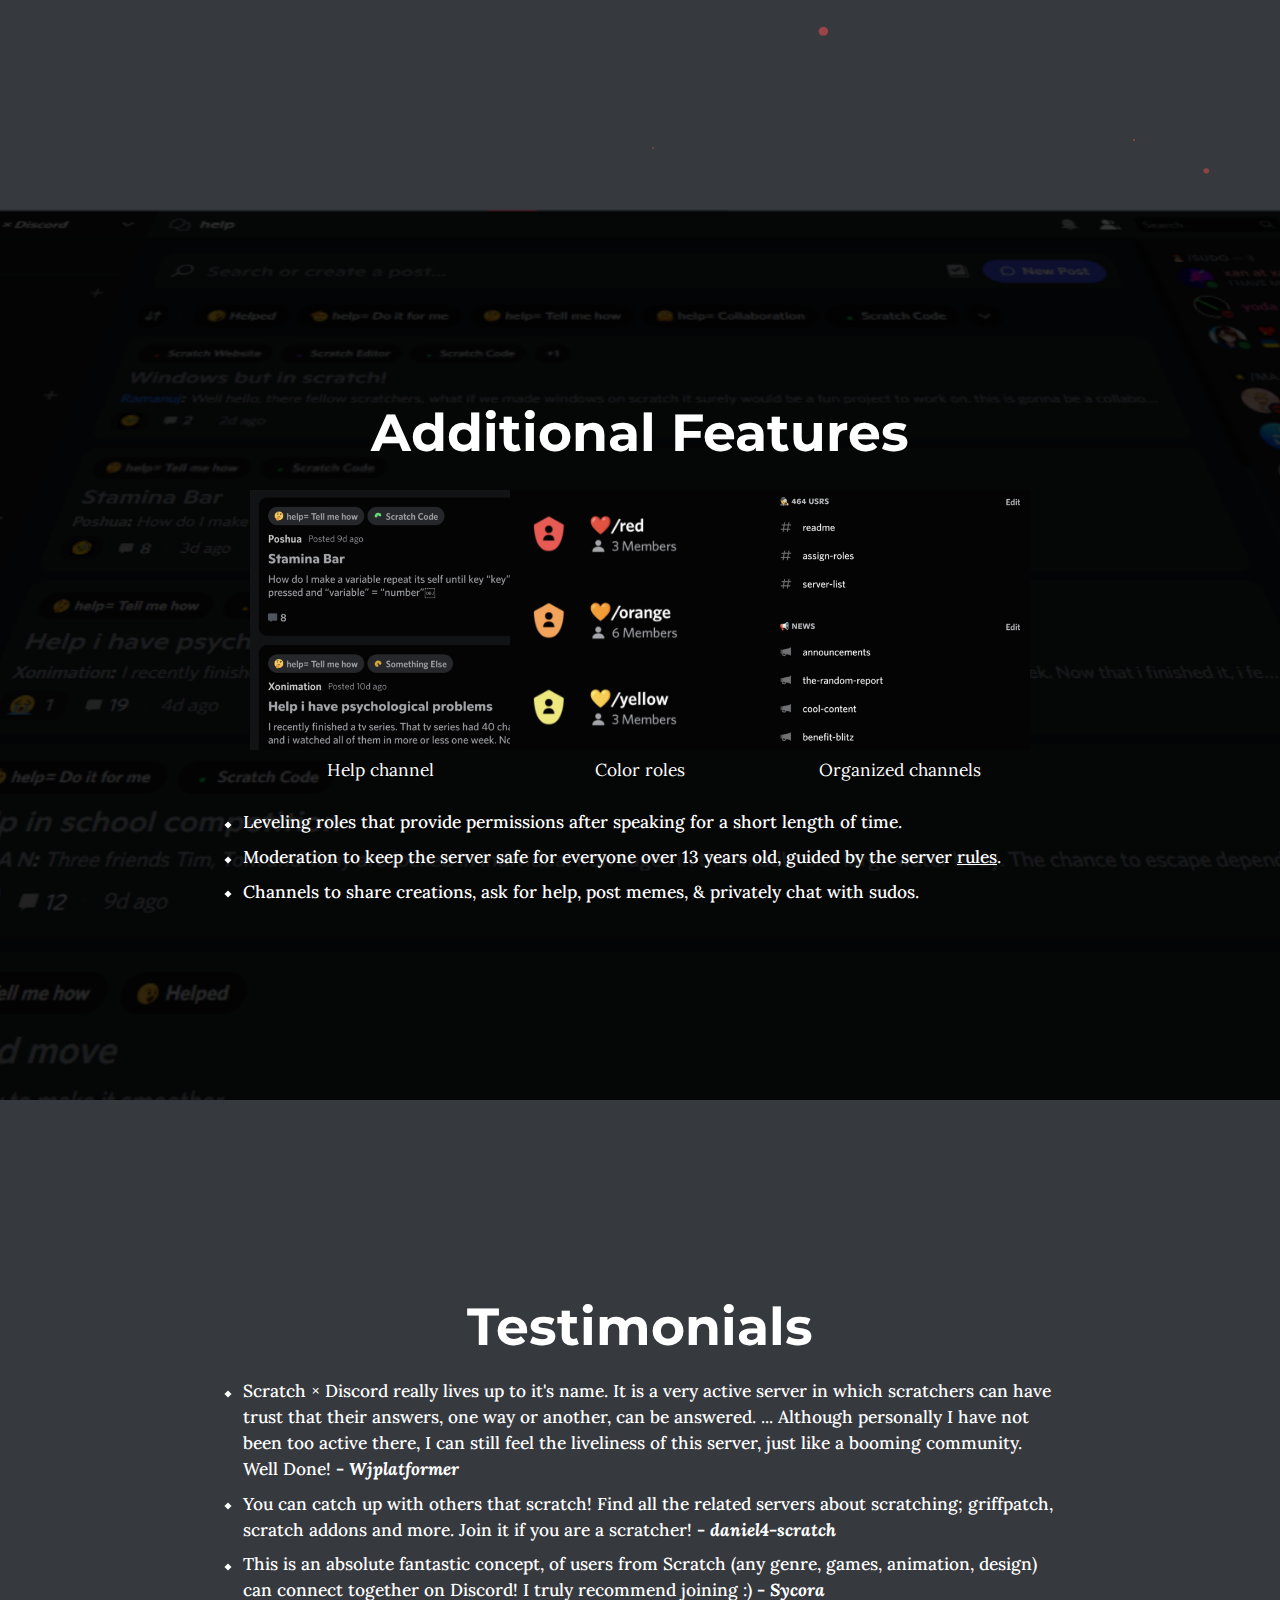
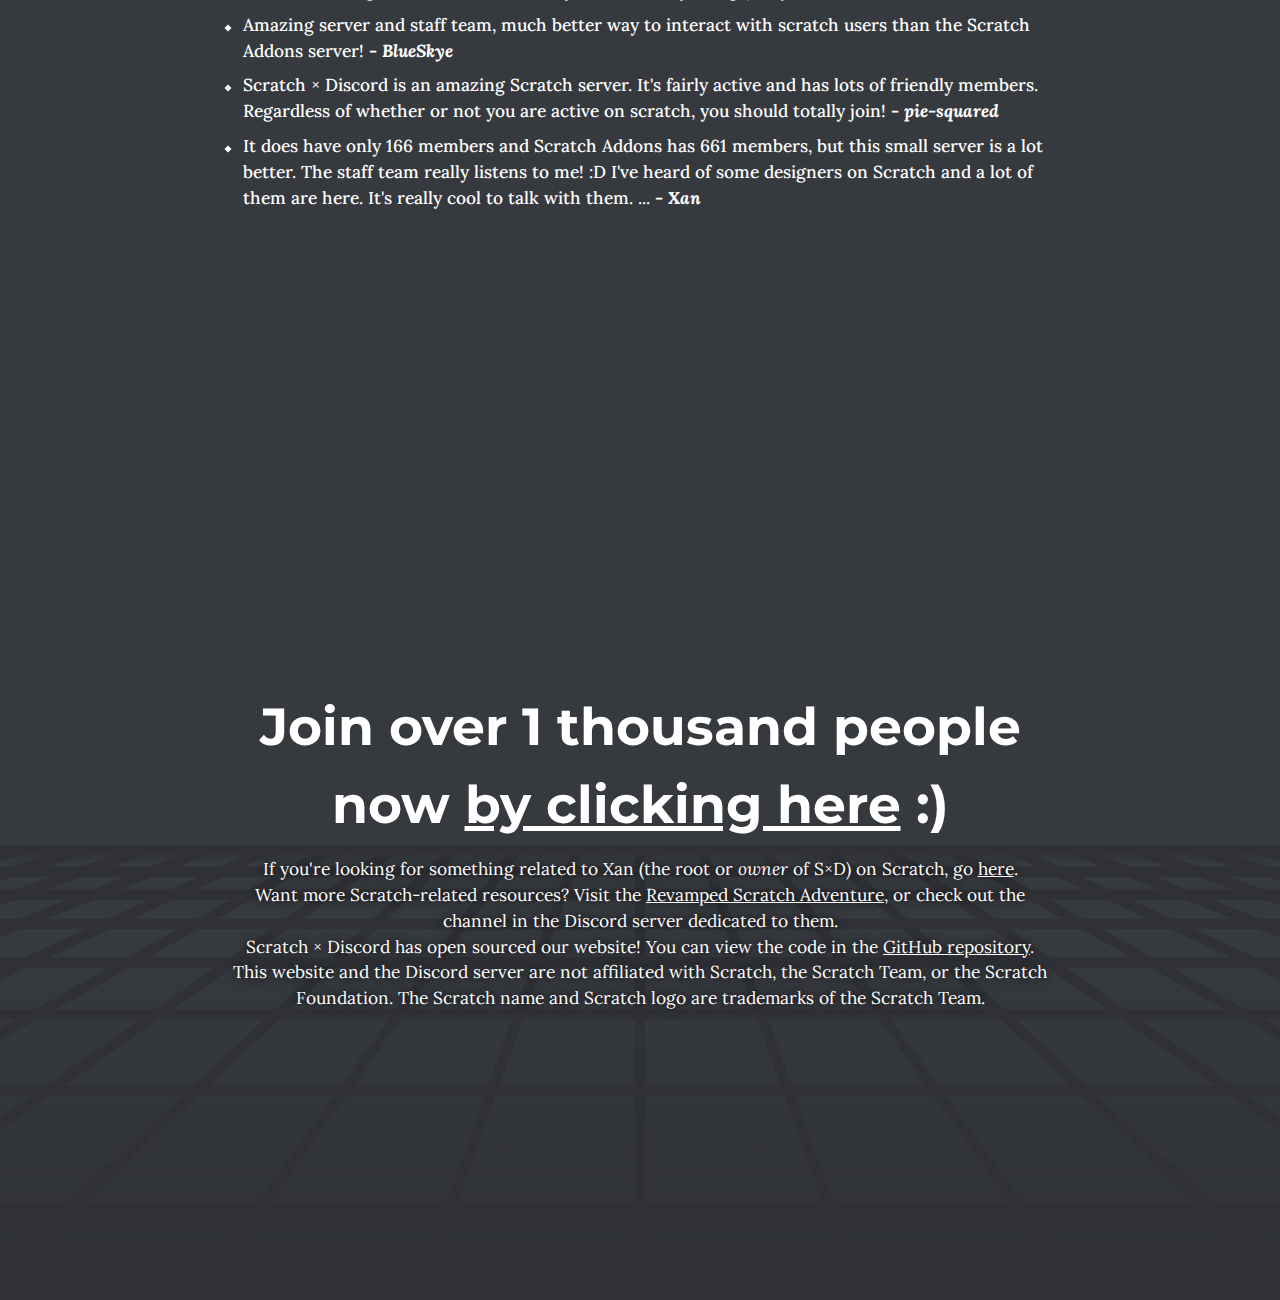
==== commit 19dd1388: "🤔 Add Plausible CE analytics Do script tags go in the <head>?" ====
--- a/index.html
+++ b/index.html
@@ -14,6 +14,7 @@
 		<link rel="icon" type="image/png" href="assets/images/favicon.png" />
 		<link rel="apple-touch-icon" href="assets/images/apple-touch-icon.png" />
 		<link rel="stylesheet" href="assets/main.css" />
+		<script defer data-domain="scratch.xan.lol" src="https://anal.xan.lol/js/script.hash.js"></script>
 		<!-- qweoqwupeoiqwuewqe --><style>
 		::selection {
 		color: white;
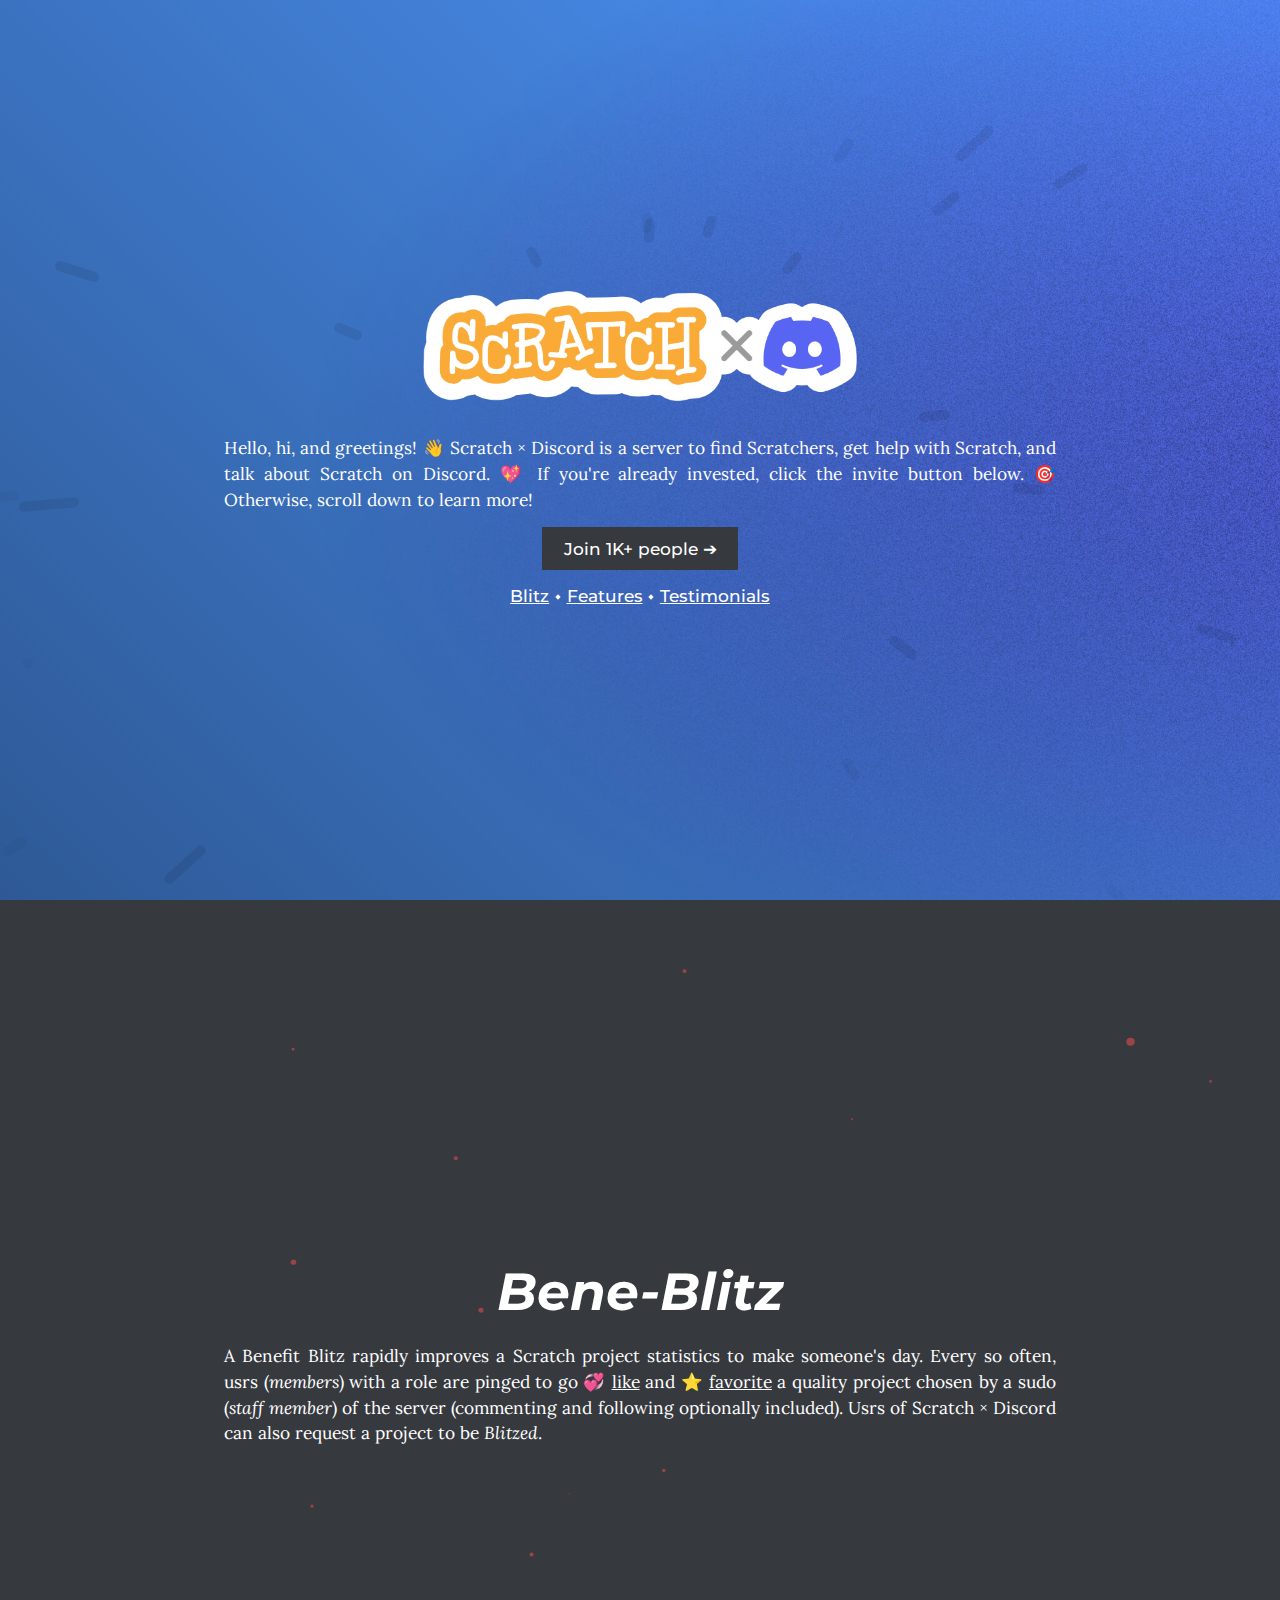
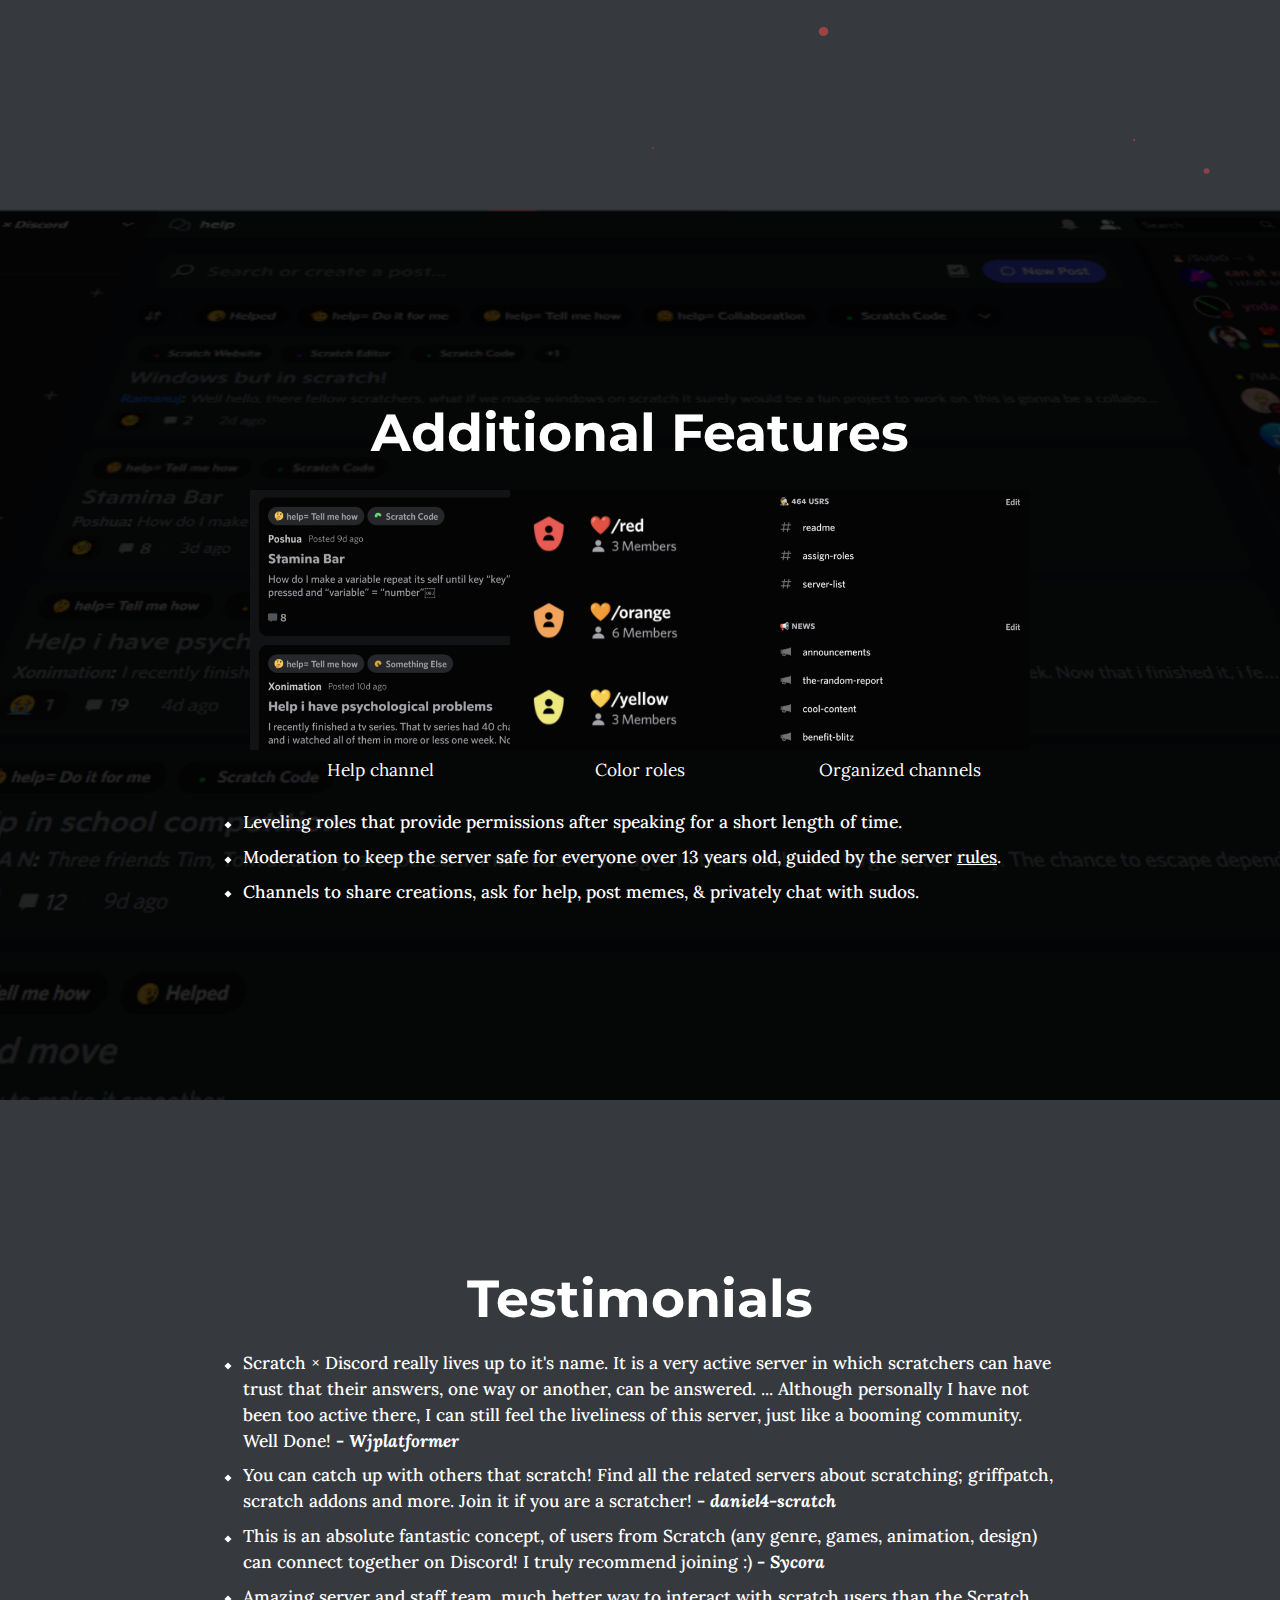
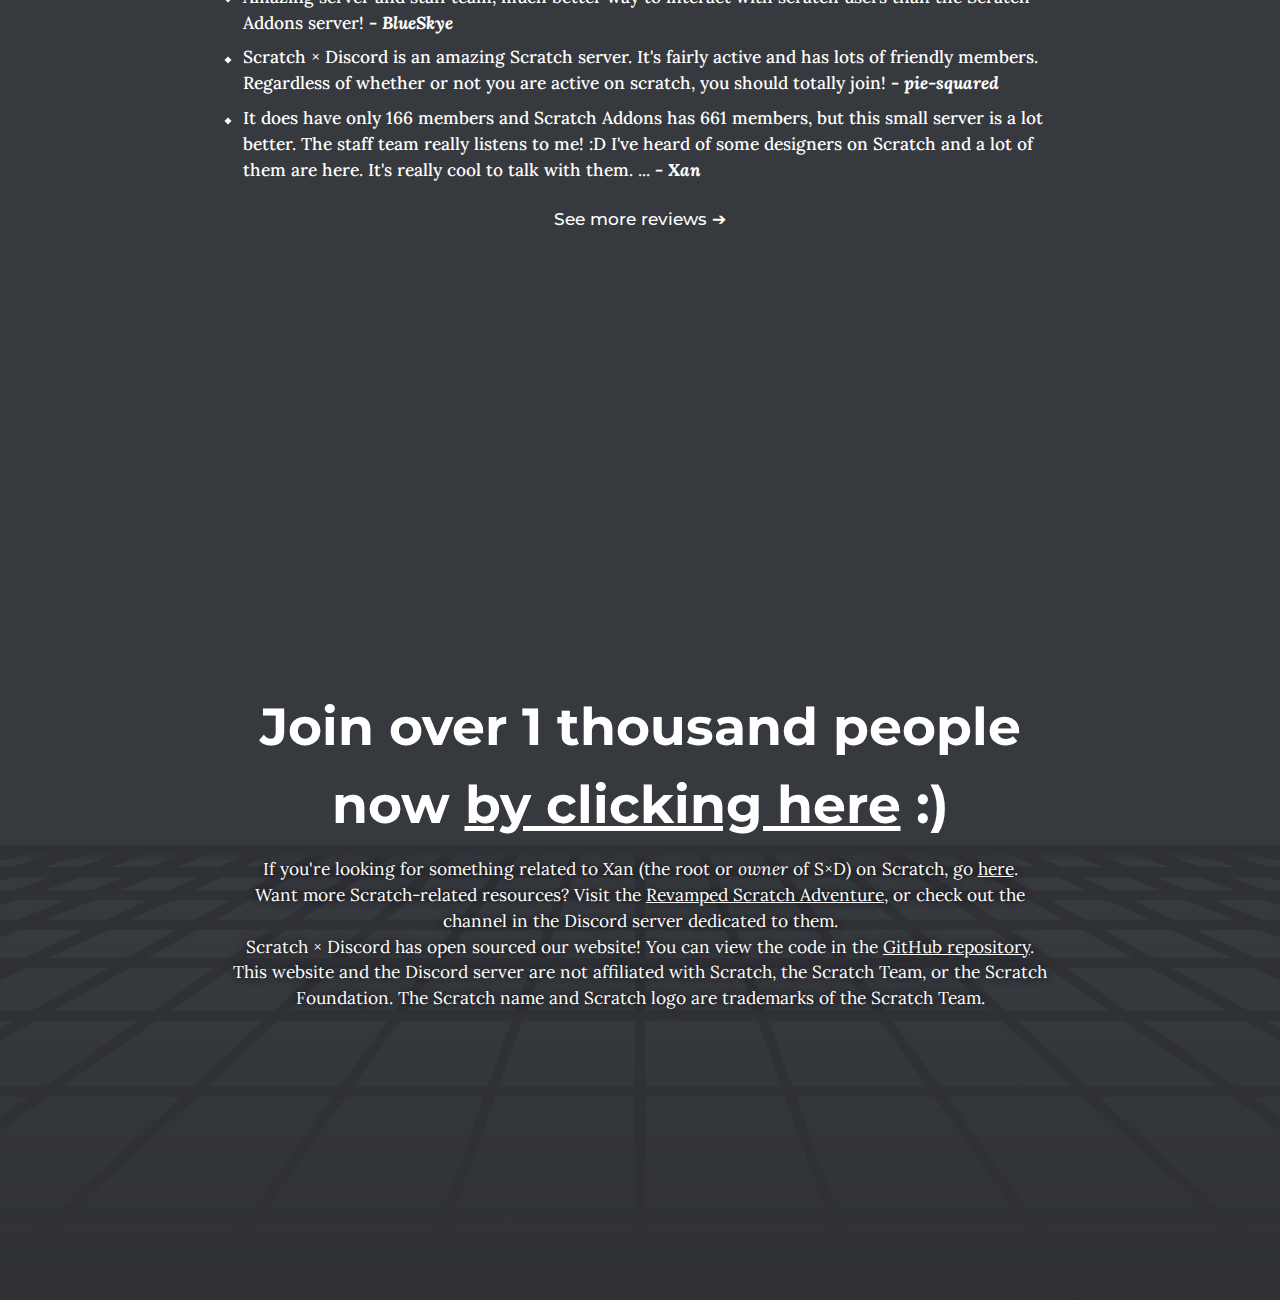
==== commit 8f4749a8: "🔘 Reviews button & make links open in same tab" ====
--- a/index.html
+++ b/index.html
@@ -54,7 +54,7 @@
 						<div class="wrapper">
 							<div class="inner">
 								<h2 id="text03" class="style2"><em>Bene-Blitz</em></h2>
-								<p id="text06" class="style1">A Benefit Blitz rapidly improves a Scratch project statistics to make someone&#39;s day. Every so often, usrs (<em>members</em>) with a role are pinged to go 💞 <a href="https://en.scratch-wiki.info/wiki/Love" target="_blank">like</a> and ⭐ <a href="https://en.scratch-wiki.info/wiki/Favorite" target="_blank">favorite</a> a quality project chosen by a sudo (<em>staff member</em>) of the server (commenting and following optionally included). Usrs of Scratch × Discord can also request a project to be <em>Blitzed</em>.</p>
+								<p id="text06" class="style1">A Benefit Blitz rapidly improves a Scratch project statistics to make someone&#39;s day. Every so often, usrs (<em>members</em>) with a role are pinged to go 💞 <a href="https://en.scratch-wiki.info/wiki/Love">like</a> and ⭐ <a href="https://en.scratch-wiki.info/wiki/Favorite">favorite</a> a quality project chosen by a sudo (<em>staff member</em>) of the server (commenting and following optionally included). Usrs of Scratch × Discord can also request a project to be <em>Blitzed</em>.</p>
 							</div>
 						</div>
 					</div>
@@ -75,7 +75,7 @@
 										</ul>
 									</div>
 								</div>
-								<div id="list01" class="style1 list"><ul><li><p>Leveling roles that provide permissions after speaking for a short length of time.</p></li><li><p>Moderation to keep the server safe for everyone over 13 years old, guided by the server <a href="https://discord.com/channels/805881494107193354/806766441201401857" target="_blank">rules</a>.</p></li><li><p>Channels to share creations, ask for help, post memes, &amp; privately chat with sudos.</p></li></ul></div>
+								<div id="list01" class="style1 list"><ul><li><p>Leveling roles that provide permissions after speaking for a short length of time.</p></li><li><p>Moderation to keep the server safe for everyone over 13 years old, guided by the server <a href="https://discord.com/channels/805881494107193354/806766441201401857">rules</a>.</p></li><li><p>Channels to share creations, ask for help, post memes, &amp; privately chat with sudos.</p></li></ul></div>
 							</div>
 						</div>
 					</div>
@@ -91,6 +91,11 @@
 									<li><p>Scratch × Discord is an amazing Scratch server. It&#39;s fairly active and has lots of friendly members. Regardless of whether or not you are active on scratch, you should totally join! <strong>- <em>pie-squared</em></strong></p></li>
 									<li><p>It does have only 166 members and Scratch Addons has 661 members, but this small server is a lot better. The staff team really listens to me! :D I&#39;ve heard of some designers on Scratch and a lot of them are here. It&#39;s really cool to talk with them. ... <strong>- <em>Xan</em></strong></p></li>
 								</ul></div>
+								<ul id="buttons02" class="buttons">
+									<li>
+										<a href="https://disboard.org/server/reviews/805881494107193354" class="button n01">See more reviews ➔</a>
+									</li>
+								</ul>
 							</div>
 						</div>
 					</div>
--- a/assets/main.css
+++ b/assets/main.css
@@ -343,13 +343,13 @@
 	white-space: nowrap;
 }
 
-#buttons01 {
+#buttons01, #buttons02 {
 	gap: 0.75rem;
 	flex-direction: row;
 	flex-wrap: wrap;
 }
 
-#buttons01 li a {
+#buttons01 li a, #buttons02 li a {
 	display: inline-block;
 	width: auto;
 	height: 2.5rem;
@@ -366,12 +366,12 @@
 	transition: color 0.25s ease, background-color 0.25s ease, border-color 0.25s ease;
 }
 
-#buttons01 .button {
+#buttons01 .button, #buttons02 .button {
 	background-color: #36393E;
 	color: #FFFFFF;
 }
 
-#buttons01 .button:hover {
+#buttons01 .button:hover, #buttons02 .button:hover {
 	background-color: #2F3136 !important;
 }
 
@@ -1517,11 +1517,11 @@
 		line-height: 1.5;
 	}
 	
-	#buttons01 {
+	#buttons01, #buttons02 {
 		gap: 0.75rem;
 	}
 	
-	#buttons01 li a {
+	#buttons01 li a, #buttons02 li a {
 		letter-spacing: 0rem;
 		font-size: 1em;
 	}
@@ -2075,12 +2075,12 @@
 		--spacing: 0.65625rem;
 	}
 	
-	#buttons01 {
+	#buttons01, #buttons02 {
 		flex-direction: column;
 		flex-wrap: nowrap;
 	}
 	
-	#buttons01 li a {
+	#buttons01 li a, #buttons02 li a {
 		max-width: 32rem;
 		width: 100%;
 	}
@@ -2105,7 +2105,7 @@
 		font-size: 1em;
 	}
 	
-	#buttons01 {
+	#buttons01, #buttons02 {
 		gap: 0.5625rem;
 	}
 	
